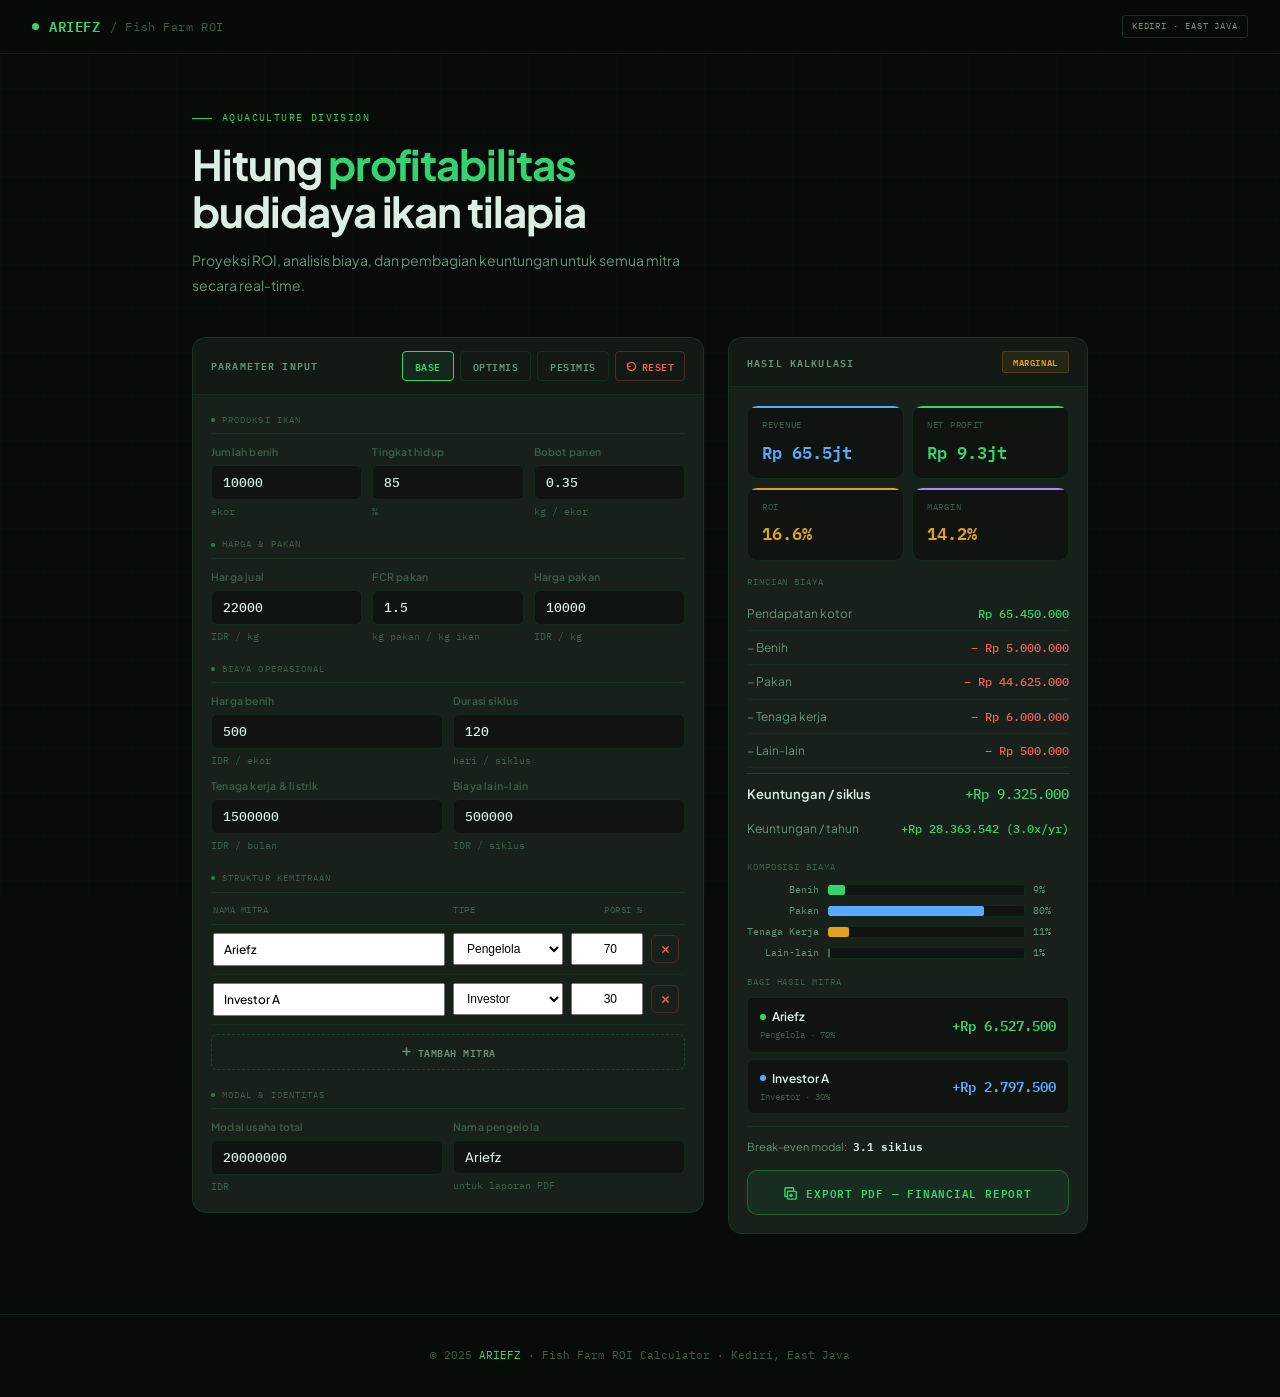
==== fishfarm-roi-calculator-v2.html @ db61f08d "Add files via upload" ====
<!DOCTYPE html>
<html lang="id">
<head>
<meta charset="UTF-8">
<meta name="viewport" content="width=device-width, initial-scale=1.0">
<title>Fish Farm ROI Calculator — ARIEFZ</title>
<link rel="preconnect" href="https://fonts.googleapis.com">
<link href="https://fonts.googleapis.com/css2?family=IBM+Plex+Mono:wght@400;500;600&family=Plus+Jakarta+Sans:wght@300;400;500;600;700&display=swap" rel="stylesheet">
<!-- jsPDF + AutoTable BUNDLED — works offline & in Android APK/WebView -->
<script>
/* jsPDF 2.5.1 UMD - bundled for offline/APK use */
/** @license
 *
 * jsPDF - PDF Document creation from JavaScript
 * Version 2.5.1 Built on 2022-01-28T15:37:57.789Z
 *                      CommitID 00000000
 *
 * Copyright (c) 2010-2021 James Hall <james@parall.ax>, https://github.com/MrRio/jsPDF
 *               2015-2021 yWorks GmbH, http://www.yworks.com
 *               2015-2021 Lukas Holländer <lukas.hollaender@yworks.com>, https://github.com/HackbrettXXX
 *               2016-2018 Aras Abbasi <aras.abbasi@gmail.com>
 *               2010 Aaron Spike, https://github.com/acspike
 *               2012 Willow Systems Corporation, https://github.com/willowsystems
 *               2012 Pablo Hess, https://github.com/pablohess
 *               2012 Florian Jenett, https://github.com/fjenett
 *               2013 Warren Weckesser, https://github.com/warrenweckesser
 *               2013 Youssef Beddad, https://github.com/lifof
 *               2013 Lee Driscoll, https://github.com/lsdriscoll
 *               2013 Stefan Slonevskiy, https://github.com/stefslon
 *               2013 Jeremy Morel, https://github.com/jmorel
 *               2013 Christoph Hartmann, https://github.com/chris-rock
 *               2014 Juan Pablo Gaviria, https://github.com/juanpgaviria
 *               2014 James Makes, https://github.com/dollaruw
 *               2014 Diego Casorran, https://github.com/diegocr
 *               2014 Steven Spungin, https://github.com/Flamenco
 *               2014 Kenneth Glassey, https://github.com/Gavvers
 *
 * Permission is hereby granted, free of charge, to any person obtaining
 * a copy of this software and associated documentation files (the
 * "Software"), to deal in the Software without restriction, including
 * without limitation the rights to use, copy, modify, merge, publish,
 * distribute, sublicense, and/or sell copies of the Software, and to
 * permit persons to whom the Software is furnished to do so, subject to
 * the following conditions:
 *
 * The above copyright notice and this permission notice shall be
 * included in all copies or substantial portions of the Software.
 *
 * THE SOFTWARE IS PROVIDED "AS IS", WITHOUT WARRANTY OF ANY KIND,
 * EXPRESS OR IMPLIED, INCLUDING BUT NOT LIMITED TO THE WARRANTIES OF
 * MERCHANTABILITY, FITNESS FOR A PARTICULAR PURPOSE AND
 * NONINFRINGEMENT. IN NO EVENT SHALL THE AUTHORS OR COPYRIGHT HOLDERS BE
 * LIABLE FOR ANY CLAIM, DAMAGES OR OTHER LIABILITY, WHETHER IN AN ACTION
 * OF CONTRACT, TORT OR OTHERWISE, ARISING FROM, OUT OF OR IN CONNECTION
 * WITH THE SOFTWARE OR THE USE OR OTHER DEALINGS IN THE SOFTWARE.
 *
 * Contributor(s):
 *    siefkenj, ahwolf, rickygu, Midnith, saintclair, eaparango,
 *    kim3er, mfo, alnorth, Flamenco
 */

!function(t,e){"object"==typeof exports&&"undefined"!=typeof module?e(exports):"function"==typeof define&&define.amd?define(["exports"],e):e((t=t||self).jspdf={})}(this,(function(t){"use strict";function e(t){return(e="function"==typeof Symbol&&"symbol"==typeof Symbol.iterator?function(t){return typeof t}:function(t){return t&&"function"==typeof Symbol&&t.constructor===Symbol&&t!==Symbol.prototype?"symbol":typeof t})(t)}var r=function(){return"undefined"!=typeof window?window:"undefined"!=typeof global?global:"undefined"!=typeof self?self:this}();function n(){r.console&&"function"==typeof r.console.log&&r.console.log.apply(r.console,arguments)}var i={log:n,warn:function(t){r.console&&("function"==typeof r.console.warn?r.console.warn.apply(r.console,arguments):n.call(null,arguments))},error:function(t){r.console&&("function"==typeof r.console.error?r.console.error.apply(r.console,arguments):n(t))}};function a(t,e,r){var n=new XMLHttpRequest;n.open("GET",t),n.responseType="blob",n.onload=function(){l(n.response,e,r)},n.onerror=function(){i.error("could not download file")},n.send()}function o(t){var e=new XMLHttpRequest;e.open("HEAD",t,!1);try{e.send()}catch(t){}return e.status>=200&&e.status<=299}function s(t){try{t.dispatchEvent(new MouseEvent("click"))}catch(r){var e=document.createEvent("MouseEvents");e.initMouseEvent("click",!0,!0,window,0,0,0,80,20,!1,!1,!1,!1,0,null),t.dispatchEvent(e)}}var c,u,l=r.saveAs||("object"!==("undefined"==typeof window?"undefined":e(window))||window!==r?function(){}:"undefined"!=typeof HTMLAnchorElement&&"download"in HTMLAnchorElement.prototype?function(t,e,n){var i=r.URL||r.webkitURL,c=document.createElement("a");e=e||t.name||"download",c.download=e,c.rel="noopener","string"==typeof t?(c.href=t,c.origin!==location.origin?o(c.href)?a(t,e,n):s(c,c.target="_blank"):s(c)):(c.href=i.createObjectURL(t),setTimeout((function(){i.revokeObjectURL(c.href)}),4e4),setTimeout((function(){s(c)}),0))}:"msSaveOrOpenBlob"in navigator?function(t,r,n){if(r=r||t.name||"download","string"==typeof t)if(o(t))a(t,r,n);else{var c=document.createElement("a");c.href=t,c.target="_blank",setTimeout((function(){s(c)}))}else navigator.msSaveOrOpenBlob(function(t,r){return void 0===r?r={autoBom:!1}:"object"!==e(r)&&(i.warn("Deprecated: Expected third argument to be a object"),r={autoBom:!r}),r.autoBom&&/^\s*(?:text\/\S*|application\/xml|\S*\/\S*\+xml)\s*;.*charset\s*=\s*utf-8/i.test(t.type)?new Blob([String.fromCharCode(65279),t],{type:t.type}):t}(t,n),r)}:function(t,n,i,o){if((o=o||open("","_blank"))&&(o.document.title=o.document.body.innerText="downloading..."),"string"==typeof t)return a(t,n,i);var s="application/octet-stream"===t.type,c=/constructor/i.test(r.HTMLElement)||r.safari,u=/CriOS\/[\d]+/.test(navigator.userAgent);if((u||s&&c)&&"object"===("undefined"==typeof FileReader?"undefined":e(FileReader))){var l=new FileReader;l.onloadend=function(){var t=l.result;t=u?t:t.replace(/^data:[^;]*;/,"data:attachment/file;"),o?o.location.href=t:location=t,o=null},l.readAsDataURL(t)}else{var h=r.URL||r.webkitURL,f=h.createObjectURL(t);o?o.location=f:location.href=f,o=null,setTimeout((function(){h.revokeObjectURL(f)}),4e4)}});
/**
   * A class to parse color values
   * @author Stoyan Stefanov <sstoo@gmail.com>
   * {@link   http://www.phpied.com/rgb-color-parser-in-javascript/}
   * @license Use it if you like it
   */function h(t){var e;t=t||"",this.ok=!1,"#"==t.charAt(0)&&(t=t.substr(1,6));t={aliceblue:"f0f8ff",antiquewhite:"faebd7",aqua:"00ffff",aquamarine:"7fffd4",azure:"f0ffff",beige:"f5f5dc",bisque:"ffe4c4",black:"000000",blanchedalmond:"ffebcd",blue:"0000ff",blueviolet:"8a2be2",brown:"a52a2a",burlywood:"deb887",cadetblue:"5f9ea0",chartreuse:"7fff00",chocolate:"d2691e",coral:"ff7f50",cornflowerblue:"6495ed",cornsilk:"fff8dc",crimson:"dc143c",cyan:"00ffff",darkblue:"00008b",darkcyan:"008b8b",darkgoldenrod:"b8860b",darkgray:"a9a9a9",darkgreen:"006400",darkkhaki:"bdb76b",darkmagenta:"8b008b",darkolivegreen:"556b2f",darkorange:"ff8c00",darkorchid:"9932cc",darkred:"8b0000",darksalmon:"e9967a",darkseagreen:"8fbc8f",darkslateblue:"483d8b",darkslategray:"2f4f4f",darkturquoise:"00ced1",darkviolet:"9400d3",deeppink:"ff1493",deepskyblue:"00bfff",dimgray:"696969",dodgerblue:"1e90ff",feldspar:"d19275",firebrick:"b22222",floralwhite:"fffaf0",forestgreen:"228b22",fuchsia:"ff00ff",gainsboro:"dcdcdc",ghostwhite:"f8f8ff",gold:"ffd700",goldenrod:"daa520",gray:"808080",green:"008000",greenyellow:"adff2f",honeydew:"f0fff0",hotpink:"ff69b4",indianred:"cd5c5c",indigo:"4b0082",ivory:"fffff0",khaki:"f0e68c",lavender:"e6e6fa",lavenderblush:"fff0f5",lawngreen:"7cfc00",lemonchiffon:"fffacd",lightblue:"add8e6",lightcoral:"f08080",lightcyan:"e0ffff",lightgoldenrodyellow:"fafad2",lightgrey:"d3d3d3",lightgreen:"90ee90",lightpink:"ffb6c1",lightsalmon:"ffa07a",lightseagreen:"20b2aa",lightskyblue:"87cefa",lightslateblue:"8470ff",lightslategray:"778899",lightsteelblue:"b0c4de",lightyellow:"ffffe0",lime:"00ff00",limegreen:"32cd32",linen:"faf0e6",magenta:"ff00ff",maroon:"800000",mediumaquamarine:"66cdaa",mediumblue:"0000cd",mediumorchid:"ba55d3",mediumpurple:"9370d8",mediumseagreen:"3cb371",mediumslateblue:"7b68ee",mediumspringgreen:"00fa9a",mediumturquoise:"48d1cc",mediumvioletred:"c71585",midnightblue:"191970",mintcream:"f5fffa",mistyrose:"ffe4e1",moccasin:"ffe4b5",navajowhite:"ffdead",navy:"000080",oldlace:"fdf5e6",olive:"808000",olivedrab:"6b8e23",orange:"ffa500",orangered:"ff4500",orchid:"da70d6",palegoldenrod:"eee8aa",palegreen:"98fb98",paleturquoise:"afeeee",palevioletred:"d87093",papayawhip:"ffefd5",peachpuff:"ffdab9",peru:"cd853f",pink:"ffc0cb",plum:"dda0dd",powderblue:"b0e0e6",purple:"800080",red:"ff0000",rosybrown:"bc8f8f",royalblue:"4169e1",saddlebrown:"8b4513",salmon:"fa8072",sandybrown:"f4a460",seagreen:"2e8b57",seashell:"fff5ee",sienna:"a0522d",silver:"c0c0c0",skyblue:"87ceeb",slateblue:"6a5acd",slategray:"708090",snow:"fffafa",springgreen:"00ff7f",steelblue:"4682b4",tan:"d2b48c",teal:"008080",thistle:"d8bfd8",tomato:"ff6347",turquoise:"40e0d0",violet:"ee82ee",violetred:"d02090",wheat:"f5deb3",white:"ffffff",whitesmoke:"f5f5f5",yellow:"ffff00",yellowgreen:"9acd32"}[t=(t=t.replace(/ /g,"")).toLowerCase()]||t;for(var r=[{re:/^rgb\((\d{1,3}),\s*(\d{1,3}),\s*(\d{1,3})\)$/,example:["rgb(123, 234, 45)","rgb(255,234,245)"],process:function(t){return[parseInt(t[1]),parseInt(t[2]),parseInt(t[3])]}},{re:/^(\w{2})(\w{2})(\w{2})$/,example:["#00ff00","336699"],process:function(t){return[parseInt(t[1],16),parseInt(t[2],16),parseInt(t[3],16)]}},{re:/^(\w{1})(\w{1})(\w{1})$/,example:["#fb0","f0f"],process:function(t){return[parseInt(t[1]+t[1],16),parseInt(t[2]+t[2],16),parseInt(t[3]+t[3],16)]}}],n=0;n<r.length;n++){var i=r[n].re,a=r[n].process,o=i.exec(t);o&&(e=a(o),this.r=e[0],this.g=e[1],this.b=e[2],this.ok=!0)}this.r=this.r<0||isNaN(this.r)?0:this.r>255?255:this.r,this.g=this.g<0||isNaN(this.g)?0:this.g>255?255:this.g,this.b=this.b<0||isNaN(this.b)?0:this.b>255?255:this.b,this.toRGB=function(){return"rgb("+this.r+", "+this.g+", "+this.b+")"},this.toHex=function(){var t=this.r.toString(16),e=this.g.toString(16),r=this.b.toString(16);return 1==t.length&&(t="0"+t),1==e.length&&(e="0"+e),1==r.length&&(r="0"+r),"#"+t+e+r}}
/**
   * @license
   * Joseph Myers does not specify a particular license for his work.
   *
   * Author: Joseph Myers
   * Accessed from: http://www.myersdaily.org/joseph/javascript/md5.js
   *
   * Modified by: Owen Leong
   */
function f(t,e){var r=t[0],n=t[1],i=t[2],a=t[3];r=p(r,n,i,a,e[0],7,-680876936),a=p(a,r,n,i,e[1],12,-389564586),i=p(i,a,r,n,e[2],17,606105819),n=p(n,i,a,r,e[3],22,-1044525330),r=p(r,n,i,a,e[4],7,-176418897),a=p(a,r,n,i,e[5],12,1200080426),i=p(i,a,r,n,e[6],17,-1473231341),n=p(n,i,a,r,e[7],22,-45705983),r=p(r,n,i,a,e[8],7,1770035416),a=p(a,r,n,i,e[9],12,-1958414417),i=p(i,a,r,n,e[10],17,-42063),n=p(n,i,a,r,e[11],22,-1990404162),r=p(r,n,i,a,e[12],7,1804603682),a=p(a,r,n,i,e[13],12,-40341101),i=p(i,a,r,n,e[14],17,-1502002290),r=g(r,n=p(n,i,a,r,e[15],22,1236535329),i,a,e[1],5,-165796510),a=g(a,r,n,i,e[6],9,-1069501632),i=g(i,a,r,n,e[11],14,643717713),n=g(n,i,a,r,e[0],20,-373897302),r=g(r,n,i,a,e[5],5,-701558691),a=g(a,r,n,i,e[10],9,38016083),i=g(i,a,r,n,e[15],14,-660478335),n=g(n,i,a,r,e[4],20,-405537848),r=g(r,n,i,a,e[9],5,568446438),a=g(a,r,n,i,e[14],9,-1019803690),i=g(i,a,r,n,e[3],14,-187363961),n=g(n,i,a,r,e[8],20,1163531501),r=g(r,n,i,a,e[13],5,-1444681467),a=g(a,r,n,i,e[2],9,-51403784),i=g(i,a,r,n,e[7],14,1735328473),r=m(r,n=g(n,i,a,r,e[12],20,-1926607734),i,a,e[5],4,-378558),a=m(a,r,n,i,e[8],11,-2022574463),i=m(i,a,r,n,e[11],16,1839030562),n=m(n,i,a,r,e[14],23,-35309556),r=m(r,n,i,a,e[1],4,-1530992060),a=m(a,r,n,i,e[4],11,1272893353),i=m(i,a,r,n,e[7],16,-155497632),n=m(n,i,a,r,e[10],23,-1094730640),r=m(r,n,i,a,e[13],4,681279174),a=m(a,r,n,i,e[0],11,-358537222),i=m(i,a,r,n,e[3],16,-722521979),n=m(n,i,a,r,e[6],23,76029189),r=m(r,n,i,a,e[9],4,-640364487),a=m(a,r,n,i,e[12],11,-421815835),i=m(i,a,r,n,e[15],16,530742520),r=v(r,n=m(n,i,a,r,e[2],23,-995338651),i,a,e[0],6,-198630844),a=v(a,r,n,i,e[7],10,1126891415),i=v(i,a,r,n,e[14],15,-1416354905),n=v(n,i,a,r,e[5],21,-57434055),r=v(r,n,i,a,e[12],6,1700485571),a=v(a,r,n,i,e[3],10,-1894986606),i=v(i,a,r,n,e[10],15,-1051523),n=v(n,i,a,r,e[1],21,-2054922799),r=v(r,n,i,a,e[8],6,1873313359),a=v(a,r,n,i,e[15],10,-30611744),i=v(i,a,r,n,e[6],15,-1560198380),n=v(n,i,a,r,e[13],21,1309151649),r=v(r,n,i,a,e[4],6,-145523070),a=v(a,r,n,i,e[11],10,-1120210379),i=v(i,a,r,n,e[2],15,718787259),n=v(n,i,a,r,e[9],21,-343485551),t[0]=S(r,t[0]),t[1]=S(n,t[1]),t[2]=S(i,t[2]),t[3]=S(a,t[3])}function d(t,e,r,n,i,a){return e=S(S(e,t),S(n,a)),S(e<<i|e>>>32-i,r)}function p(t,e,r,n,i,a,o){return d(e&r|~e&n,t,e,i,a,o)}function g(t,e,r,n,i,a,o){return d(e&n|r&~n,t,e,i,a,o)}function m(t,e,r,n,i,a,o){return d(e^r^n,t,e,i,a,o)}function v(t,e,r,n,i,a,o){return d(r^(e|~n),t,e,i,a,o)}function b(t){var e,r=t.length,n=[1732584193,-271733879,-1732584194,271733878];for(e=64;e<=t.length;e+=64)f(n,y(t.substring(e-64,e)));t=t.substring(e-64);var i=[0,0,0,0,0,0,0,0,0,0,0,0,0,0,0,0];for(e=0;e<t.length;e++)i[e>>2]|=t.charCodeAt(e)<<(e%4<<3);if(i[e>>2]|=128<<(e%4<<3),e>55)for(f(n,i),e=0;e<16;e++)i[e]=0;return i[14]=8*r,f(n,i),n}function y(t){var e,r=[];for(e=0;e<64;e+=4)r[e>>2]=t.charCodeAt(e)+(t.charCodeAt(e+1)<<8)+(t.charCodeAt(e+2)<<16)+(t.charCodeAt(e+3)<<24);return r}c=r.atob.bind(r),u=r.btoa.bind(r);var w="0123456789abcdef".split("");function N(t){for(var e="",r=0;r<4;r++)e+=w[t>>8*r+4&15]+w[t>>8*r&15];return e}function L(t){return String.fromCharCode((255&t)>>0,(65280&t)>>8,(16711680&t)>>16,(4278190080&t)>>24)}function A(t){return function(t){return t.map(L).join("")}(b(t))}var x="5d41402abc4b2a76b9719d911017c592"!=function(t){for(var e=0;e<t.length;e++)t[e]=N(t[e]);return t.join("")}(b("hello"));function S(t,e){if(x){var r=(65535&t)+(65535&e);return(t>>16)+(e>>16)+(r>>16)<<16|65535&r}return t+e&4294967295}
/**
   * @license
   * FPDF is released under a permissive license: there is no usage restriction.
   * You may embed it freely in your application (commercial or not), with or
   * without modifications.
   *
   * Reference: http://www.fpdf.org/en/script/script37.php
   */function _(t,e){var r,n,i,a;if(t!==r){for(var o=(i=t,a=1+(256/t.length>>0),new Array(a+1).join(i)),s=[],c=0;c<256;c++)s[c]=c;var u=0;for(c=0;c<256;c++){var l=s[c];u=(u+l+o.charCodeAt(c))%256,s[c]=s[u],s[u]=l}r=t,n=s}else s=n;var h=e.length,f=0,d=0,p="";for(c=0;c<h;c++)d=(d+(l=s[f=(f+1)%256]))%256,s[f]=s[d],s[d]=l,o=s[(s[f]+s[d])%256],p+=String.fromCharCode(e.charCodeAt(c)^o);return p}
/**
   * @license
   * Licensed under the MIT License.
   * http://opensource.org/licenses/mit-license
   * Author: Owen Leong (@owenl131)
   * Date: 15 Oct 2020
   * References:
   * https://www.cs.cmu.edu/~dst/Adobe/Gallery/anon21jul01-pdf-encryption.txt
   * https://github.com/foliojs/pdfkit/blob/master/lib/security.js
   * http://www.fpdf.org/en/script/script37.php
   */var P={print:4,modify:8,copy:16,"annot-forms":32};function k(t,e,r,n){this.v=1,this.r=2;var i=192;t.forEach((function(t){if(void 0!==P.perm)throw new Error("Invalid permission: "+t);i+=P[t]})),this.padding="(¿N^NuAd\0NVÿú\b..\0¶Ðh>/\f©þdSiz";var a=(e+this.padding).substr(0,32),o=(r+this.padding).substr(0,32);this.O=this.processOwnerPassword(a,o),this.P=-(1+(255^i)),this.encryptionKey=A(a+this.O+this.lsbFirstWord(this.P)+this.hexToBytes(n)).substr(0,5),this.U=_(this.encryptionKey,this.padding)}function F(t){if(/[^\u0000-\u00ff]/.test(t))throw new Error("Invalid PDF Name Object: "+t+", Only accept ASCII characters.");for(var e="",r=t.length,n=0;n<r;n++){var i=t.charCodeAt(n);if(i<33||35===i||37===i||40===i||41===i||47===i||60===i||62===i||91===i||93===i||123===i||125===i||i>126)e+="#"+("0"+i.toString(16)).slice(-2);else e+=t[n]}return e}function I(t){if("object"!==e(t))throw new Error("Invalid Context passed to initialize PubSub (jsPDF-module)");var n={};this.subscribe=function(t,e,r){if(r=r||!1,"string"!=typeof t||"function"!=typeof e||"boolean"!=typeof r)throw new Error("Invalid arguments passed to PubSub.subscribe (jsPDF-module)");n.hasOwnProperty(t)||(n[t]={});var i=Math.random().toString(35);return n[t][i]=[e,!!r],i},this.unsubscribe=function(t){for(var e in n)if(n[e][t])return delete n[e][t],0===Object.keys(n[e]).length&&delete n[e],!0;return!1},this.publish=function(e){if(n.hasOwnProperty(e)){var a=Array.prototype.slice.call(arguments,1),o=[];for(var s in n[e]){var c=n[e][s];try{c[0].apply(t,a)}catch(t){r.console&&i.error("jsPDF PubSub Error",t.message,t)}c[1]&&o.push(s)}o.length&&o.forEach(this.unsubscribe)}},this.getTopics=function(){return n}}function C(t){if(!(this instanceof C))return new C(t);var e="opacity,stroke-opacity".split(",");for(var r in t)t.hasOwnProperty(r)&&e.indexOf(r)>=0&&(this[r]=t[r]);this.id="",this.objectNumber=-1}function j(t,e){this.gState=t,this.matrix=e,this.id="",this.objectNumber=-1}function O(t,e,r,n,i){if(!(this instanceof O))return new O(t,e,r,n,i);this.type="axial"===t?2:3,this.coords=e,this.colors=r,j.call(this,n,i)}function B(t,e,r,n,i){if(!(this instanceof B))return new B(t,e,r,n,i);this.boundingBox=t,this.xStep=e,this.yStep=r,this.stream="",this.cloneIndex=0,j.call(this,n,i)}function M(t){var n,a="string"==typeof arguments[0]?arguments[0]:"p",o=arguments[1],s=arguments[2],c=arguments[3],f=[],d=1,p=16,g="S",m=null;"object"===e(t=t||{})&&(a=t.orientation,o=t.unit||o,s=t.format||s,c=t.compress||t.compressPdf||c,null!==(m=t.encryption||null)&&(m.userPassword=m.userPassword||"",m.ownerPassword=m.ownerPassword||"",m.userPermissions=m.userPermissions||[]),d="number"==typeof t.userUnit?Math.abs(t.userUnit):1,void 0!==t.precision&&(n=t.precision),void 0!==t.floatPrecision&&(p=t.floatPrecision),g=t.defaultPathOperation||"S"),f=t.filters||(!0===c?["FlateEncode"]:f),o=o||"mm",a=(""+(a||"P")).toLowerCase();var v=t.putOnlyUsedFonts||!1,b={},y={internal:{},__private__:{}};y.__private__.PubSub=I;var w="1.3",N=y.__private__.getPdfVersion=function(){return w};y.__private__.setPdfVersion=function(t){w=t};var L={a0:[2383.94,3370.39],a1:[1683.78,2383.94],a2:[1190.55,1683.78],a3:[841.89,1190.55],a4:[595.28,841.89],a5:[419.53,595.28],a6:[297.64,419.53],a7:[209.76,297.64],a8:[147.4,209.76],a9:[104.88,147.4],a10:[73.7,104.88],b0:[2834.65,4008.19],b1:[2004.09,2834.65],b2:[1417.32,2004.09],b3:[1000.63,1417.32],b4:[708.66,1000.63],b5:[498.9,708.66],b6:[354.33,498.9],b7:[249.45,354.33],b8:[175.75,249.45],b9:[124.72,175.75],b10:[87.87,124.72],c0:[2599.37,3676.54],c1:[1836.85,2599.37],c2:[1298.27,1836.85],c3:[918.43,1298.27],c4:[649.13,918.43],c5:[459.21,649.13],c6:[323.15,459.21],c7:[229.61,323.15],c8:[161.57,229.61],c9:[113.39,161.57],c10:[79.37,113.39],dl:[311.81,623.62],letter:[612,792],"government-letter":[576,756],legal:[612,1008],"junior-legal":[576,360],ledger:[1224,792],tabloid:[792,1224],"credit-card":[153,243]};y.__private__.getPageFormats=function(){return L};var A=y.__private__.getPageFormat=function(t){return L[t]};s=s||"a4";var x={COMPAT:"compat",ADVANCED:"advanced"},S=x.COMPAT;function _(){this.saveGraphicsState(),ht(new Vt(_t,0,0,-_t,0,Rr()*_t).toString()+" cm"),this.setFontSize(this.getFontSize()/_t),g="n",S=x.ADVANCED}function P(){this.restoreGraphicsState(),g="S",S=x.COMPAT}var j=y.__private__.combineFontStyleAndFontWeight=function(t,e){if("bold"==t&&"normal"==e||"bold"==t&&400==e||"normal"==t&&"italic"==e||"bold"==t&&"italic"==e)throw new Error("Invalid Combination of fontweight and fontstyle");return e&&(t=400==e||"normal"===e?"italic"===t?"italic":"normal":700!=e&&"bold"!==e||"normal"!==t?(700==e?"bold":e)+""+t:"bold"),t};y.advancedAPI=function(t){var e=S===x.COMPAT;return e&&_.call(this),"function"!=typeof t||(t(this),e&&P.call(this)),this},y.compatAPI=function(t){var e=S===x.ADVANCED;return e&&P.call(this),"function"!=typeof t||(t(this),e&&_.call(this)),this},y.isAdvancedAPI=function(){return S===x.ADVANCED};var E,q=function(t){if(S!==x.ADVANCED)throw new Error(t+" is only available in 'advanced' API mode. You need to call advancedAPI() first.")},D=y.roundToPrecision=y.__private__.roundToPrecision=function(t,e){var r=n||e;if(isNaN(t)||isNaN(r))throw new Error("Invalid argument passed to jsPDF.roundToPrecision");return t.toFixed(r).replace(/0+$/,"")};E=y.hpf=y.__private__.hpf="number"==typeof p?function(t){if(isNaN(t))throw new Error("Invalid argument passed to jsPDF.hpf");return D(t,p)}:"smart"===p?function(t){if(isNaN(t))throw new Error("Invalid argument passed to jsPDF.hpf");return D(t,t>-1&&t<1?16:5)}:function(t){if(isNaN(t))throw new Error("Invalid argument passed to jsPDF.hpf");return D(t,16)};var R=y.f2=y.__private__.f2=function(t){if(isNaN(t))throw new Error("Invalid argument passed to jsPDF.f2");return D(t,2)},T=y.__private__.f3=function(t){if(isNaN(t))throw new Error("Invalid argument passed to jsPDF.f3");return D(t,3)},U=y.scale=y.__private__.scale=function(t){if(isNaN(t))throw new Error("Invalid argument passed to jsPDF.scale");return S===x.COMPAT?t*_t:S===x.ADVANCED?t:void 0},z=function(t){return S===x.COMPAT?Rr()-t:S===x.ADVANCED?t:void 0},H=function(t){return U(z(t))};y.__private__.setPrecision=y.setPrecision=function(t){"number"==typeof parseInt(t,10)&&(n=parseInt(t,10))};var W,V="00000000000000000000000000000000",G=y.__private__.getFileId=function(){return V},Y=y.__private__.setFileId=function(t){return V=void 0!==t&&/^[a-fA-F0-9]{32}$/.test(t)?t.toUpperCase():V.split("").map((function(){return"ABCDEF0123456789".charAt(Math.floor(16*Math.random()))})).join(""),null!==m&&(Ye=new k(m.userPermissions,m.userPassword,m.ownerPassword,V)),V};y.setFileId=function(t){return Y(t),this},y.getFileId=function(){return G()};var J=y.__private__.convertDateToPDFDate=function(t){var e=t.getTimezoneOffset(),r=e<0?"+":"-",n=Math.floor(Math.abs(e/60)),i=Math.abs(e%60),a=[r,Q(n),"'",Q(i),"'"].join("");return["D:",t.getFullYear(),Q(t.getMonth()+1),Q(t.getDate()),Q(t.getHours()),Q(t.getMinutes()),Q(t.getSeconds()),a].join("")},X=y.__private__.convertPDFDateToDate=function(t){var e=parseInt(t.substr(2,4),10),r=parseInt(t.substr(6,2),10)-1,n=parseInt(t.substr(8,2),10),i=parseInt(t.substr(10,2),10),a=parseInt(t.substr(12,2),10),o=parseInt(t.substr(14,2),10);return new Date(e,r,n,i,a,o,0)},K=y.__private__.setCreationDate=function(t){var e;if(void 0===t&&(t=new Date),t instanceof Date)e=J(t);else{if(!/^D:(20[0-2][0-9]|203[0-7]|19[7-9][0-9])(0[0-9]|1[0-2])([0-2][0-9]|3[0-1])(0[0-9]|1[0-9]|2[0-3])(0[0-9]|[1-5][0-9])(0[0-9]|[1-5][0-9])(\+0[0-9]|\+1[0-4]|-0[0-9]|-1[0-1])'(0[0-9]|[1-5][0-9])'?$/.test(t))throw new Error("Invalid argument passed to jsPDF.setCreationDate");e=t}return W=e},Z=y.__private__.getCreationDate=function(t){var e=W;return"jsDate"===t&&(e=X(W)),e};y.setCreationDate=function(t){return K(t),this},y.getCreationDate=function(t){return Z(t)};var $,Q=y.__private__.padd2=function(t){return("0"+parseInt(t)).slice(-2)},tt=y.__private__.padd2Hex=function(t){return("00"+(t=t.toString())).substr(t.length)},et=0,rt=[],nt=[],it=0,at=[],ot=[],st=!1,ct=nt,ut=function(){et=0,it=0,nt=[],rt=[],at=[],Qt=Kt(),te=Kt()};y.__private__.setCustomOutputDestination=function(t){st=!0,ct=t};var lt=function(t){st||(ct=t)};y.__private__.resetCustomOutputDestination=function(){st=!1,ct=nt};var ht=y.__private__.out=function(t){return t=t.toString(),it+=t.length+1,ct.push(t),ct},ft=y.__private__.write=function(t){return ht(1===arguments.length?t.toString():Array.prototype.join.call(arguments," "))},dt=y.__private__.getArrayBuffer=function(t){for(var e=t.length,r=new ArrayBuffer(e),n=new Uint8Array(r);e--;)n[e]=t.charCodeAt(e);return r},pt=[["Helvetica","helvetica","normal","WinAnsiEncoding"],["Helvetica-Bold","helvetica","bold","WinAnsiEncoding"],["Helvetica-Oblique","helvetica","italic","WinAnsiEncoding"],["Helvetica-BoldOblique","helvetica","bolditalic","WinAnsiEncoding"],["Courier","courier","normal","WinAnsiEncoding"],["Courier-Bold","courier","bold","WinAnsiEncoding"],["Courier-Oblique","courier","italic","WinAnsiEncoding"],["Courier-BoldOblique","courier","bolditalic","WinAnsiEncoding"],["Times-Roman","times","normal","WinAnsiEncoding"],["Times-Bold","times","bold","WinAnsiEncoding"],["Times-Italic","times","italic","WinAnsiEncoding"],["Times-BoldItalic","times","bolditalic","WinAnsiEncoding"],["ZapfDingbats","zapfdingbats","normal",null],["Symbol","symbol","normal",null]];y.__private__.getStandardFonts=function(){return pt};var gt=t.fontSize||16;y.__private__.setFontSize=y.setFontSize=function(t){return gt=S===x.ADVANCED?t/_t:t,this};var mt,vt=y.__private__.getFontSize=y.getFontSize=function(){return S===x.COMPAT?gt:gt*_t},bt=t.R2L||!1;y.__private__.setR2L=y.setR2L=function(t){return bt=t,this},y.__private__.getR2L=y.getR2L=function(){return bt};var yt,wt=y.__private__.setZoomMode=function(t){var e=[void 0,null,"fullwidth","fullheight","fullpage","original"];if(/^(?:\d+\.\d*|\d*\.\d+|\d+)%$/.test(t))mt=t;else if(isNaN(t)){if(-1===e.indexOf(t))throw new Error('zoom must be Integer (e.g. 2), a percentage Value (e.g. 300%) or fullwidth, fullheight, fullpage, original. "'+t+'" is not recognized.');mt=t}else mt=parseInt(t,10)};y.__private__.getZoomMode=function(){return mt};var Nt,Lt=y.__private__.setPageMode=function(t){if(-1==[void 0,null,"UseNone","UseOutlines","UseThumbs","FullScreen"].indexOf(t))throw new Error('Page mode must be one of UseNone, UseOutlines, UseThumbs, or FullScreen. "'+t+'" is not recognized.');yt=t};y.__private__.getPageMode=function(){return yt};var At=y.__private__.setLayoutMode=function(t){if(-1==[void 0,null,"continuous","single","twoleft","tworight","two"].indexOf(t))throw new Error('Layout mode must be one of continuous, single, twoleft, tworight. "'+t+'" is not recognized.');Nt=t};y.__private__.getLayoutMode=function(){return Nt},y.__private__.setDisplayMode=y.setDisplayMode=function(t,e,r){return wt(t),At(e),Lt(r),this};var xt={title:"",subject:"",author:"",keywords:"",creator:""};y.__private__.getDocumentProperty=function(t){if(-1===Object.keys(xt).indexOf(t))throw new Error("Invalid argument passed to jsPDF.getDocumentProperty");return xt[t]},y.__private__.getDocumentProperties=function(){return xt},y.__private__.setDocumentProperties=y.setProperties=y.setDocumentProperties=function(t){for(var e in xt)xt.hasOwnProperty(e)&&t[e]&&(xt[e]=t[e]);return this},y.__private__.setDocumentProperty=function(t,e){if(-1===Object.keys(xt).indexOf(t))throw new Error("Invalid arguments passed to jsPDF.setDocumentProperty");return xt[t]=e};var St,_t,Pt,kt,Ft,It={},Ct={},jt=[],Ot={},Bt={},Mt={},Et={},qt=null,Dt=0,Rt=[],Tt=new I(y),Ut=t.hotfixes||[],zt={},Ht={},Wt=[],Vt=function t(e,r,n,i,a,o){if(!(this instanceof t))return new t(e,r,n,i,a,o);isNaN(e)&&(e=1),isNaN(r)&&(r=0),isNaN(n)&&(n=0),isNaN(i)&&(i=1),isNaN(a)&&(a=0),isNaN(o)&&(o=0),this._matrix=[e,r,n,i,a,o]};Object.defineProperty(Vt.prototype,"sx",{get:function(){return this._matrix[0]},set:function(t){this._matrix[0]=t}}),Object.defineProperty(Vt.prototype,"shy",{get:function(){return this._matrix[1]},set:function(t){this._matrix[1]=t}}),Object.defineProperty(Vt.prototype,"shx",{get:function(){return this._matrix[2]},set:function(t){this._matrix[2]=t}}),Object.defineProperty(Vt.prototype,"sy",{get:function(){return this._matrix[3]},set:function(t){this._matrix[3]=t}}),Object.defineProperty(Vt.prototype,"tx",{get:function(){return this._matrix[4]},set:function(t){this._matrix[4]=t}}),Object.defineProperty(Vt.prototype,"ty",{get:function(){return this._matrix[5]},set:function(t){this._matrix[5]=t}}),Object.defineProperty(Vt.prototype,"a",{get:function(){return this._matrix[0]},set:function(t){this._matrix[0]=t}}),Object.defineProperty(Vt.prototype,"b",{get:function(){return this._matrix[1]},set:function(t){this._matrix[1]=t}}),Object.defineProperty(Vt.prototype,"c",{get:function(){return this._matrix[2]},set:function(t){this._matrix[2]=t}}),Object.defineProperty(Vt.prototype,"d",{get:function(){return this._matrix[3]},set:function(t){this._matrix[3]=t}}),Object.defineProperty(Vt.prototype,"e",{get:function(){return this._matrix[4]},set:function(t){this._matrix[4]=t}}),Object.defineProperty(Vt.prototype,"f",{get:function(){return this._matrix[5]},set:function(t){this._matrix[5]=t}}),Object.defineProperty(Vt.prototype,"rotation",{get:function(){return Math.atan2(this.shx,this.sx)}}),Object.defineProperty(Vt.prototype,"scaleX",{get:function(){return this.decompose().scale.sx}}),Object.defineProperty(Vt.prototype,"scaleY",{get:function(){return this.decompose().scale.sy}}),Object.defineProperty(Vt.prototype,"isIdentity",{get:function(){return 1===this.sx&&(0===this.shy&&(0===this.shx&&(1===this.sy&&(0===this.tx&&0===this.ty))))}}),Vt.prototype.join=function(t){return[this.sx,this.shy,this.shx,this.sy,this.tx,this.ty].map(E).join(t)},Vt.prototype.multiply=function(t){var e=t.sx*this.sx+t.shy*this.shx,r=t.sx*this.shy+t.shy*this.sy,n=t.shx*this.sx+t.sy*this.shx,i=t.shx*this.shy+t.sy*this.sy,a=t.tx*this.sx+t.ty*this.shx+this.tx,o=t.tx*this.shy+t.ty*this.sy+this.ty;return new Vt(e,r,n,i,a,o)},Vt.prototype.decompose=function(){var t=this.sx,e=this.shy,r=this.shx,n=this.sy,i=this.tx,a=this.ty,o=Math.sqrt(t*t+e*e),s=(t/=o)*r+(e/=o)*n;r-=t*s,n-=e*s;var c=Math.sqrt(r*r+n*n);return s/=c,t*(n/=c)<e*(r/=c)&&(t=-t,e=-e,s=-s,o=-o),{scale:new Vt(o,0,0,c,0,0),translate:new Vt(1,0,0,1,i,a),rotate:new Vt(t,e,-e,t,0,0),skew:new Vt(1,0,s,1,0,0)}},Vt.prototype.toString=function(t){return this.join(" ")},Vt.prototype.inversed=function(){var t=this.sx,e=this.shy,r=this.shx,n=this.sy,i=this.tx,a=this.ty,o=1/(t*n-e*r),s=n*o,c=-e*o,u=-r*o,l=t*o;return new Vt(s,c,u,l,-s*i-u*a,-c*i-l*a)},Vt.prototype.applyToPoint=function(t){var e=t.x*this.sx+t.y*this.shx+this.tx,r=t.x*this.shy+t.y*this.sy+this.ty;return new Cr(e,r)},Vt.prototype.applyToRectangle=function(t){var e=this.applyToPoint(t),r=this.applyToPoint(new Cr(t.x+t.w,t.y+t.h));return new jr(e.x,e.y,r.x-e.x,r.y-e.y)},Vt.prototype.clone=function(){var t=this.sx,e=this.shy,r=this.shx,n=this.sy,i=this.tx,a=this.ty;return new Vt(t,e,r,n,i,a)},y.Matrix=Vt;var Gt=y.matrixMult=function(t,e){return e.multiply(t)},Yt=new Vt(1,0,0,1,0,0);y.unitMatrix=y.identityMatrix=Yt;var Jt=function(t,e){if(!Bt[t]){var r=(e instanceof O?"Sh":"P")+(Object.keys(Ot).length+1).toString(10);e.id=r,Bt[t]=r,Ot[r]=e,Tt.publish("addPattern",e)}};y.ShadingPattern=O,y.TilingPattern=B,y.addShadingPattern=function(t,e){return q("addShadingPattern()"),Jt(t,e),this},y.beginTilingPattern=function(t){q("beginTilingPattern()"),Br(t.boundingBox[0],t.boundingBox[1],t.boundingBox[2]-t.boundingBox[0],t.boundingBox[3]-t.boundingBox[1],t.matrix)},y.endTilingPattern=function(t,e){q("endTilingPattern()"),e.stream=ot[$].join("\n"),Jt(t,e),Tt.publish("endTilingPattern",e),Wt.pop().restore()};var Xt=y.__private__.newObject=function(){var t=Kt();return Zt(t,!0),t},Kt=y.__private__.newObjectDeferred=function(){return et++,rt[et]=function(){return it},et},Zt=function(t,e){return e="boolean"==typeof e&&e,rt[t]=it,e&&ht(t+" 0 obj"),t},$t=y.__private__.newAdditionalObject=function(){var t={objId:Kt(),content:""};return at.push(t),t},Qt=Kt(),te=Kt(),ee=y.__private__.decodeColorString=function(t){var e=t.split(" ");if(2!==e.length||"g"!==e[1]&&"G"!==e[1]){if(5===e.length&&("k"===e[4]||"K"===e[4])){e=[(1-e[0])*(1-e[3]),(1-e[1])*(1-e[3]),(1-e[2])*(1-e[3]),"r"]}}else{var r=parseFloat(e[0]);e=[r,r,r,"r"]}for(var n="#",i=0;i<3;i++)n+=("0"+Math.floor(255*parseFloat(e[i])).toString(16)).slice(-2);return n},re=y.__private__.encodeColorString=function(t){var r;"string"==typeof t&&(t={ch1:t});var n=t.ch1,i=t.ch2,a=t.ch3,o=t.ch4,s="draw"===t.pdfColorType?["G","RG","K"]:["g","rg","k"];if("string"==typeof n&&"#"!==n.charAt(0)){var c=new h(n);if(c.ok)n=c.toHex();else if(!/^\d*\.?\d*$/.test(n))throw new Error('Invalid color "'+n+'" passed to jsPDF.encodeColorString.')}if("string"==typeof n&&/^#[0-9A-Fa-f]{3}$/.test(n)&&(n="#"+n[1]+n[1]+n[2]+n[2]+n[3]+n[3]),"string"==typeof n&&/^#[0-9A-Fa-f]{6}$/.test(n)){var u=parseInt(n.substr(1),16);n=u>>16&255,i=u>>8&255,a=255&u}if(void 0===i||void 0===o&&n===i&&i===a)if("string"==typeof n)r=n+" "+s[0];else switch(t.precision){case 2:r=R(n/255)+" "+s[0];break;case 3:default:r=T(n/255)+" "+s[0]}else if(void 0===o||"object"===e(o)){if(o&&!isNaN(o.a)&&0===o.a)return r=["1.","1.","1.",s[1]].join(" ");if("string"==typeof n)r=[n,i,a,s[1]].join(" ");else switch(t.precision){case 2:r=[R(n/255),R(i/255),R(a/255),s[1]].join(" ");break;default:case 3:r=[T(n/255),T(i/255),T(a/255),s[1]].join(" ")}}else if("string"==typeof n)r=[n,i,a,o,s[2]].join(" ");else switch(t.precision){case 2:r=[R(n),R(i),R(a),R(o),s[2]].join(" ");break;case 3:default:r=[T(n),T(i),T(a),T(o),s[2]].join(" ")}return r},ne=y.__private__.getFilters=function(){return f},ie=y.__private__.putStream=function(t){var e=(t=t||{}).data||"",r=t.filters||ne(),n=t.alreadyAppliedFilters||[],i=t.addLength1||!1,a=e.length,o=t.objectId,s=function(t){return t};if(null!==m&&void 0===o)throw new Error("ObjectId must be passed to putStream for file encryption");null!==m&&(s=Ye.encryptor(o,0));var c={};!0===r&&(r=["FlateEncode"]);var u=t.additionalKeyValues||[],l=(c=void 0!==M.API.processDataByFilters?M.API.processDataByFilters(e,r):{data:e,reverseChain:[]}).reverseChain+(Array.isArray(n)?n.join(" "):n.toString());if(0!==c.data.length&&(u.push({key:"Length",value:c.data.length}),!0===i&&u.push({key:"Length1",value:a})),0!=l.length)if(l.split("/").length-1==1)u.push({key:"Filter",value:l});else{u.push({key:"Filter",value:"["+l+"]"});for(var h=0;h<u.length;h+=1)if("DecodeParms"===u[h].key){for(var f=[],d=0;d<c.reverseChain.split("/").length-1;d+=1)f.push("null");f.push(u[h].value),u[h].value="["+f.join(" ")+"]"}}ht("<<");for(var p=0;p<u.length;p++)ht("/"+u[p].key+" "+u[p].value);ht(">>"),0!==c.data.length&&(ht("stream"),ht(s(c.data)),ht("endstream"))},ae=y.__private__.putPage=function(t){var e=t.number,r=t.data,n=t.objId,i=t.contentsObjId;Zt(n,!0),ht("<</Type /Page"),ht("/Parent "+t.rootDictionaryObjId+" 0 R"),ht("/Resources "+t.resourceDictionaryObjId+" 0 R"),ht("/MediaBox ["+parseFloat(E(t.mediaBox.bottomLeftX))+" "+parseFloat(E(t.mediaBox.bottomLeftY))+" "+E(t.mediaBox.topRightX)+" "+E(t.mediaBox.topRightY)+"]"),null!==t.cropBox&&ht("/CropBox ["+E(t.cropBox.bottomLeftX)+" "+E(t.cropBox.bottomLeftY)+" "+E(t.cropBox.topRightX)+" "+E(t.cropBox.topRightY)+"]"),null!==t.bleedBox&&ht("/BleedBox ["+E(t.bleedBox.bottomLeftX)+" "+E(t.bleedBox.bottomLeftY)+" "+E(t.bleedBox.topRightX)+" "+E(t.bleedBox.topRightY)+"]"),null!==t.trimBox&&ht("/TrimBox ["+E(t.trimBox.bottomLeftX)+" "+E(t.trimBox.bottomLeftY)+" "+E(t.trimBox.topRightX)+" "+E(t.trimBox.topRightY)+"]"),null!==t.artBox&&ht("/ArtBox ["+E(t.artBox.bottomLeftX)+" "+E(t.artBox.bottomLeftY)+" "+E(t.artBox.topRightX)+" "+E(t.artBox.topRightY)+"]"),"number"==typeof t.userUnit&&1!==t.userUnit&&ht("/UserUnit "+t.userUnit),Tt.publish("putPage",{objId:n,pageContext:Rt[e],pageNumber:e,page:r}),ht("/Contents "+i+" 0 R"),ht(">>"),ht("endobj");var a=r.join("\n");return S===x.ADVANCED&&(a+="\nQ"),Zt(i,!0),ie({data:a,filters:ne(),objectId:i}),ht("endobj"),n},oe=y.__private__.putPages=function(){var t,e,r=[];for(t=1;t<=Dt;t++)Rt[t].objId=Kt(),Rt[t].contentsObjId=Kt();for(t=1;t<=Dt;t++)r.push(ae({number:t,data:ot[t],objId:Rt[t].objId,contentsObjId:Rt[t].contentsObjId,mediaBox:Rt[t].mediaBox,cropBox:Rt[t].cropBox,bleedBox:Rt[t].bleedBox,trimBox:Rt[t].trimBox,artBox:Rt[t].artBox,userUnit:Rt[t].userUnit,rootDictionaryObjId:Qt,resourceDictionaryObjId:te}));Zt(Qt,!0),ht("<</Type /Pages");var n="/Kids [";for(e=0;e<Dt;e++)n+=r[e]+" 0 R ";ht(n+"]"),ht("/Count "+Dt),ht(">>"),ht("endobj"),Tt.publish("postPutPages")},se=function(t){Tt.publish("putFont",{font:t,out:ht,newObject:Xt,putStream:ie}),!0!==t.isAlreadyPutted&&(t.objectNumber=Xt(),ht("<<"),ht("/Type /Font"),ht("/BaseFont /"+F(t.postScriptName)),ht("/Subtype /Type1"),"string"==typeof t.encoding&&ht("/Encoding /"+t.encoding),ht("/FirstChar 32"),ht("/LastChar 255"),ht(">>"),ht("endobj"))},ce=function(){for(var t in It)It.hasOwnProperty(t)&&(!1===v||!0===v&&b.hasOwnProperty(t))&&se(It[t])},ue=function(t){t.objectNumber=Xt();var e=[];e.push({key:"Type",value:"/XObject"}),e.push({key:"Subtype",value:"/Form"}),e.push({key:"BBox",value:"["+[E(t.x),E(t.y),E(t.x+t.width),E(t.y+t.height)].join(" ")+"]"}),e.push({key:"Matrix",value:"["+t.matrix.toString()+"]"});var r=t.pages[1].join("\n");ie({data:r,additionalKeyValues:e,objectId:t.objectNumber}),ht("endobj")},le=function(){for(var t in zt)zt.hasOwnProperty(t)&&ue(zt[t])},he=function(t,e){var r,n=[],i=1/(e-1);for(r=0;r<1;r+=i)n.push(r);if(n.push(1),0!=t[0].offset){var a={offset:0,color:t[0].color};t.unshift(a)}if(1!=t[t.length-1].offset){var o={offset:1,color:t[t.length-1].color};t.push(o)}for(var s="",c=0,u=0;u<n.length;u++){for(r=n[u];r>t[c+1].offset;)c++;var l=t[c].offset,h=(r-l)/(t[c+1].offset-l),f=t[c].color,d=t[c+1].color;s+=tt(Math.round((1-h)*f[0]+h*d[0]).toString(16))+tt(Math.round((1-h)*f[1]+h*d[1]).toString(16))+tt(Math.round((1-h)*f[2]+h*d[2]).toString(16))}return s.trim()},fe=function(t,e){e||(e=21);var r=Xt(),n=he(t.colors,e),i=[];i.push({key:"FunctionType",value:"0"}),i.push({key:"Domain",value:"[0.0 1.0]"}),i.push({key:"Size",value:"["+e+"]"}),i.push({key:"BitsPerSample",value:"8"}),i.push({key:"Range",value:"[0.0 1.0 0.0 1.0 0.0 1.0]"}),i.push({key:"Decode",value:"[0.0 1.0 0.0 1.0 0.0 1.0]"}),ie({data:n,additionalKeyValues:i,alreadyAppliedFilters:["/ASCIIHexDecode"],objectId:r}),ht("endobj"),t.objectNumber=Xt(),ht("<< /ShadingType "+t.type),ht("/ColorSpace /DeviceRGB");var a="/Coords ["+E(parseFloat(t.coords[0]))+" "+E(parseFloat(t.coords[1]))+" ";2===t.type?a+=E(parseFloat(t.coords[2]))+" "+E(parseFloat(t.coords[3])):a+=E(parseFloat(t.coords[2]))+" "+E(parseFloat(t.coords[3]))+" "+E(parseFloat(t.coords[4]))+" "+E(parseFloat(t.coords[5])),ht(a+="]"),t.matrix&&ht("/Matrix ["+t.matrix.toString()+"]"),ht("/Function "+r+" 0 R"),ht("/Extend [true true]"),ht(">>"),ht("endobj")},de=function(t,e){var r=Kt(),n=Xt();e.push({resourcesOid:r,objectOid:n}),t.objectNumber=n;var i=[];i.push({key:"Type",value:"/Pattern"}),i.push({key:"PatternType",value:"1"}),i.push({key:"PaintType",value:"1"}),i.push({key:"TilingType",value:"1"}),i.push({key:"BBox",value:"["+t.boundingBox.map(E).join(" ")+"]"}),i.push({key:"XStep",value:E(t.xStep)}),i.push({key:"YStep",value:E(t.yStep)}),i.push({key:"Resources",value:r+" 0 R"}),t.matrix&&i.push({key:"Matrix",value:"["+t.matrix.toString()+"]"}),ie({data:t.stream,additionalKeyValues:i,objectId:t.objectNumber}),ht("endobj")},pe=function(t){var e;for(e in Ot)Ot.hasOwnProperty(e)&&(Ot[e]instanceof O?fe(Ot[e]):Ot[e]instanceof B&&de(Ot[e],t))},ge=function(t){for(var e in t.objectNumber=Xt(),ht("<<"),t)switch(e){case"opacity":ht("/ca "+R(t[e]));break;case"stroke-opacity":ht("/CA "+R(t[e]))}ht(">>"),ht("endobj")},me=function(){var t;for(t in Mt)Mt.hasOwnProperty(t)&&ge(Mt[t])},ve=function(){for(var t in ht("/XObject <<"),zt)zt.hasOwnProperty(t)&&zt[t].objectNumber>=0&&ht("/"+t+" "+zt[t].objectNumber+" 0 R");Tt.publish("putXobjectDict"),ht(">>")},be=function(){Ye.oid=Xt(),ht("<<"),ht("/Filter /Standard"),ht("/V "+Ye.v),ht("/R "+Ye.r),ht("/U <"+Ye.toHexString(Ye.U)+">"),ht("/O <"+Ye.toHexString(Ye.O)+">"),ht("/P "+Ye.P),ht(">>"),ht("endobj")},ye=function(){for(var t in ht("/Font <<"),It)It.hasOwnProperty(t)&&(!1===v||!0===v&&b.hasOwnProperty(t))&&ht("/"+t+" "+It[t].objectNumber+" 0 R");ht(">>")},we=function(){if(Object.keys(Ot).length>0){for(var t in ht("/Shading <<"),Ot)Ot.hasOwnProperty(t)&&Ot[t]instanceof O&&Ot[t].objectNumber>=0&&ht("/"+t+" "+Ot[t].objectNumber+" 0 R");Tt.publish("putShadingPatternDict"),ht(">>")}},Ne=function(t){if(Object.keys(Ot).length>0){for(var e in ht("/Pattern <<"),Ot)Ot.hasOwnProperty(e)&&Ot[e]instanceof y.TilingPattern&&Ot[e].objectNumber>=0&&Ot[e].objectNumber<t&&ht("/"+e+" "+Ot[e].objectNumber+" 0 R");Tt.publish("putTilingPatternDict"),ht(">>")}},Le=function(){if(Object.keys(Mt).length>0){var t;for(t in ht("/ExtGState <<"),Mt)Mt.hasOwnProperty(t)&&Mt[t].objectNumber>=0&&ht("/"+t+" "+Mt[t].objectNumber+" 0 R");Tt.publish("putGStateDict"),ht(">>")}},Ae=function(t){Zt(t.resourcesOid,!0),ht("<<"),ht("/ProcSet [/PDF /Text /ImageB /ImageC /ImageI]"),ye(),we(),Ne(t.objectOid),Le(),ve(),ht(">>"),ht("endobj")},xe=function(){var t=[];ce(),me(),le(),pe(t),Tt.publish("putResources"),t.forEach(Ae),Ae({resourcesOid:te,objectOid:Number.MAX_SAFE_INTEGER}),Tt.publish("postPutResources")},Se=function(){Tt.publish("putAdditionalObjects");for(var t=0;t<at.length;t++){var e=at[t];Zt(e.objId,!0),ht(e.content),ht("endobj")}Tt.publish("postPutAdditionalObjects")},_e=function(t){Ct[t.fontName]=Ct[t.fontName]||{},Ct[t.fontName][t.fontStyle]=t.id},Pe=function(t,e,r,n,i){var a={id:"F"+(Object.keys(It).length+1).toString(10),postScriptName:t,fontName:e,fontStyle:r,encoding:n,isStandardFont:i||!1,metadata:{}};return Tt.publish("addFont",{font:a,instance:this}),It[a.id]=a,_e(a),a.id},ke=function(t){for(var e=0,r=pt.length;e<r;e++){var n=Pe.call(this,t[e][0],t[e][1],t[e][2],pt[e][3],!0);!1===v&&(b[n]=!0);var i=t[e][0].split("-");_e({id:n,fontName:i[0],fontStyle:i[1]||""})}Tt.publish("addFonts",{fonts:It,dictionary:Ct})},Fe=function(t){return t.foo=function(){try{return t.apply(this,arguments)}catch(t){var e=t.stack||"";~e.indexOf(" at ")&&(e=e.split(" at ")[1]);var n="Error in function "+e.split("\n")[0].split("<")[0]+": "+t.message;if(!r.console)throw new Error(n);r.console.error(n,t),r.alert&&alert(n)}},t.foo.bar=t,t.foo},Ie=function(t,e){var r,n,i,a,o,s,c,u,l;if(i=(e=e||{}).sourceEncoding||"Unicode",o=e.outputEncoding,(e.autoencode||o)&&It[St].metadata&&It[St].metadata[i]&&It[St].metadata[i].encoding&&(a=It[St].metadata[i].encoding,!o&&It[St].encoding&&(o=It[St].encoding),!o&&a.codePages&&(o=a.codePages[0]),"string"==typeof o&&(o=a[o]),o)){for(c=!1,s=[],r=0,n=t.length;r<n;r++)(u=o[t.charCodeAt(r)])?s.push(String.fromCharCode(u)):s.push(t[r]),s[r].charCodeAt(0)>>8&&(c=!0);t=s.join("")}for(r=t.length;void 0===c&&0!==r;)t.charCodeAt(r-1)>>8&&(c=!0),r--;if(!c)return t;for(s=e.noBOM?[]:[254,255],r=0,n=t.length;r<n;r++){if((l=(u=t.charCodeAt(r))>>8)>>8)throw new Error("Character at position "+r+" of string '"+t+"' exceeds 16bits. Cannot be encoded into UCS-2 BE");s.push(l),s.push(u-(l<<8))}return String.fromCharCode.apply(void 0,s)},Ce=y.__private__.pdfEscape=y.pdfEscape=function(t,e){return Ie(t,e).replace(/\\/g,"\\\\").replace(/\(/g,"\\(").replace(/\)/g,"\\)")},je=y.__private__.beginPage=function(t){ot[++Dt]=[],Rt[Dt]={objId:0,contentsObjId:0,userUnit:Number(d),artBox:null,bleedBox:null,cropBox:null,trimBox:null,mediaBox:{bottomLeftX:0,bottomLeftY:0,topRightX:Number(t[0]),topRightY:Number(t[1])}},Me(Dt),lt(ot[$])},Oe=function(t,e){var r,n,o;switch(a=e||a,"string"==typeof t&&(r=A(t.toLowerCase()),Array.isArray(r)&&(n=r[0],o=r[1])),Array.isArray(t)&&(n=t[0]*_t,o=t[1]*_t),isNaN(n)&&(n=s[0],o=s[1]),(n>14400||o>14400)&&(i.warn("A page in a PDF can not be wider or taller than 14400 userUnit. jsPDF limits the width/height to 14400"),n=Math.min(14400,n),o=Math.min(14400,o)),s=[n,o],a.substr(0,1)){case"l":o>n&&(s=[o,n]);break;case"p":n>o&&(s=[o,n])}je(s),pr(fr),ht(Lr),0!==kr&&ht(kr+" J"),0!==Fr&&ht(Fr+" j"),Tt.publish("addPage",{pageNumber:Dt})},Be=function(t){t>0&&t<=Dt&&(ot.splice(t,1),Rt.splice(t,1),Dt--,$>Dt&&($=Dt),this.setPage($))},Me=function(t){t>0&&t<=Dt&&($=t)},Ee=y.__private__.getNumberOfPages=y.getNumberOfPages=function(){return ot.length-1},qe=function(t,e,r){var n,a=void 0;return r=r||{},t=void 0!==t?t:It[St].fontName,e=void 0!==e?e:It[St].fontStyle,n=t.toLowerCase(),void 0!==Ct[n]&&void 0!==Ct[n][e]?a=Ct[n][e]:void 0!==Ct[t]&&void 0!==Ct[t][e]?a=Ct[t][e]:!1===r.disableWarning&&i.warn("Unable to look up font label for font '"+t+"', '"+e+"'. Refer to getFontList() for available fonts."),a||r.noFallback||null==(a=Ct.times[e])&&(a=Ct.times.normal),a},De=y.__private__.putInfo=function(){var t=Xt(),e=function(t){return t};for(var r in null!==m&&(e=Ye.encryptor(t,0)),ht("<<"),ht("/Producer ("+Ce(e("jsPDF "+M.version))+")"),xt)xt.hasOwnProperty(r)&&xt[r]&&ht("/"+r.substr(0,1).toUpperCase()+r.substr(1)+" ("+Ce(e(xt[r]))+")");ht("/CreationDate ("+Ce(e(W))+")"),ht(">>"),ht("endobj")},Re=y.__private__.putCatalog=function(t){var e=(t=t||{}).rootDictionaryObjId||Qt;switch(Xt(),ht("<<"),ht("/Type /Catalog"),ht("/Pages "+e+" 0 R"),mt||(mt="fullwidth"),mt){case"fullwidth":ht("/OpenAction [3 0 R /FitH null]");break;case"fullheight":ht("/OpenAction [3 0 R /FitV null]");break;case"fullpage":ht("/OpenAction [3 0 R /Fit]");break;case"original":ht("/OpenAction [3 0 R /XYZ null null 1]");break;default:var r=""+mt;"%"===r.substr(r.length-1)&&(mt=parseInt(mt)/100),"number"==typeof mt&&ht("/OpenAction [3 0 R /XYZ null null "+R(mt)+"]")}switch(Nt||(Nt="continuous"),Nt){case"continuous":ht("/PageLayout /OneColumn");break;case"single":ht("/PageLayout /SinglePage");break;case"two":case"twoleft":ht("/PageLayout /TwoColumnLeft");break;case"tworight":ht("/PageLayout /TwoColumnRight")}yt&&ht("/PageMode /"+yt),Tt.publish("putCatalog"),ht(">>"),ht("endobj")},Te=y.__private__.putTrailer=function(){ht("trailer"),ht("<<"),ht("/Size "+(et+1)),ht("/Root "+et+" 0 R"),ht("/Info "+(et-1)+" 0 R"),null!==m&&ht("/Encrypt "+Ye.oid+" 0 R"),ht("/ID [ <"+V+"> <"+V+"> ]"),ht(">>")},Ue=y.__private__.putHeader=function(){ht("%PDF-"+w),ht("%ºß¬à")},ze=y.__private__.putXRef=function(){var t="0000000000";ht("xref"),ht("0 "+(et+1)),ht("0000000000 65535 f ");for(var e=1;e<=et;e++){"function"==typeof rt[e]?ht((t+rt[e]()).slice(-10)+" 00000 n "):void 0!==rt[e]?ht((t+rt[e]).slice(-10)+" 00000 n "):ht("0000000000 00000 n ")}},He=y.__private__.buildDocument=function(){ut(),lt(nt),Tt.publish("buildDocument"),Ue(),oe(),Se(),xe(),null!==m&&be(),De(),Re();var t=it;return ze(),Te(),ht("startxref"),ht(""+t),ht("%%EOF"),lt(ot[$]),nt.join("\n")},We=y.__private__.getBlob=function(t){return new Blob([dt(t)],{type:"application/pdf"})},Ve=y.output=y.__private__.output=Fe((function(t,e){switch("string"==typeof(e=e||{})?e={filename:e}:e.filename=e.filename||"generated.pdf",t){case void 0:return He();case"save":y.save(e.filename);break;case"arraybuffer":return dt(He());case"blob":return We(He());case"bloburi":case"bloburl":if(void 0!==r.URL&&"function"==typeof r.URL.createObjectURL)return r.URL&&r.URL.createObjectURL(We(He()))||void 0;i.warn("bloburl is not supported by your system, because URL.createObjectURL is not supported by your browser.");break;case"datauristring":case"dataurlstring":var n="",a=He();try{n=u(a)}catch(t){n=u(unescape(encodeURIComponent(a)))}return"data:application/pdf;filename="+e.filename+";base64,"+n;case"pdfobjectnewwindow":if("[object Window]"===Object.prototype.toString.call(r)){var o="https://cdnjs.cloudflare.com/ajax/libs/pdfobject/2.1.1/pdfobject.min.js",s=' integrity="sha512-4ze/a9/4jqu+tX9dfOqJYSvyYd5M6qum/3HpCLr+/Jqf0whc37VUbkpNGHR7/8pSnCFw47T1fmIpwBV7UySh3g==" crossorigin="anonymous"';e.pdfObjectUrl&&(o=e.pdfObjectUrl,s="");var c='<html><style>html, body { padding: 0; margin: 0; } iframe { width: 100%; height: 100%; border: 0;}  </style><body><script src="'+o+'"'+s+'><\/script><script >PDFObject.embed("'+this.output("dataurlstring")+'", '+JSON.stringify(e)+");<\/script></body></html>",l=r.open();return null!==l&&l.document.write(c),l}throw new Error("The option pdfobjectnewwindow just works in a browser-environment.");case"pdfjsnewwindow":if("[object Window]"===Object.prototype.toString.call(r)){var h='<html><style>html, body { padding: 0; margin: 0; } iframe { width: 100%; height: 100%; border: 0;}  </style><body><iframe id="pdfViewer" src="'+(e.pdfJsUrl||"examples/PDF.js/web/viewer.html")+"?file=&downloadName="+e.filename+'" width="500px" height="400px" /></body></html>',f=r.open();if(null!==f){f.document.write(h);var d=this;f.document.documentElement.querySelector("#pdfViewer").onload=function(){f.document.title=e.filename,f.document.documentElement.querySelector("#pdfViewer").contentWindow.PDFViewerApplication.open(d.output("bloburl"))}}return f}throw new Error("The option pdfjsnewwindow just works in a browser-environment.");case"dataurlnewwindow":if("[object Window]"!==Object.prototype.toString.call(r))throw new Error("The option dataurlnewwindow just works in a browser-environment.");var p='<html><style>html, body { padding: 0; margin: 0; } iframe { width: 100%; height: 100%; border: 0;}  </style><body><iframe src="'+this.output("datauristring",e)+'"></iframe></body></html>',g=r.open();if(null!==g&&(g.document.write(p),g.document.title=e.filename),g||"undefined"==typeof safari)return g;break;case"datauri":case"dataurl":return r.document.location.href=this.output("datauristring",e);default:return null}})),Ge=function(t){return!0===Array.isArray(Ut)&&Ut.indexOf(t)>-1};switch(o){case"pt":_t=1;break;case"mm":_t=72/25.4;break;case"cm":_t=72/2.54;break;case"in":_t=72;break;case"px":_t=1==Ge("px_scaling")?.75:96/72;break;case"pc":case"em":_t=12;break;case"ex":_t=6;break;default:if("number"!=typeof o)throw new Error("Invalid unit: "+o);_t=o}var Ye=null;K(),Y();var Je=function(t){return null!==m?Ye.encryptor(t,0):function(t){return t}},Xe=y.__private__.getPageInfo=y.getPageInfo=function(t){if(isNaN(t)||t%1!=0)throw new Error("Invalid argument passed to jsPDF.getPageInfo");return{objId:Rt[t].objId,pageNumber:t,pageContext:Rt[t]}},Ke=y.__private__.getPageInfoByObjId=function(t){if(isNaN(t)||t%1!=0)throw new Error("Invalid argument passed to jsPDF.getPageInfoByObjId");for(var e in Rt)if(Rt[e].objId===t)break;return Xe(e)},Ze=y.__private__.getCurrentPageInfo=y.getCurrentPageInfo=function(){return{objId:Rt[$].objId,pageNumber:$,pageContext:Rt[$]}};y.addPage=function(){return Oe.apply(this,arguments),this},y.setPage=function(){return Me.apply(this,arguments),lt.call(this,ot[$]),this},y.insertPage=function(t){return this.addPage(),this.movePage($,t),this},y.movePage=function(t,e){var r,n;if(t>e){r=ot[t],n=Rt[t];for(var i=t;i>e;i--)ot[i]=ot[i-1],Rt[i]=Rt[i-1];ot[e]=r,Rt[e]=n,this.setPage(e)}else if(t<e){r=ot[t],n=Rt[t];for(var a=t;a<e;a++)ot[a]=ot[a+1],Rt[a]=Rt[a+1];ot[e]=r,Rt[e]=n,this.setPage(e)}return this},y.deletePage=function(){return Be.apply(this,arguments),this},y.__private__.text=y.text=function(t,r,n,i,a){var o,s,c,u,l,h,f,d,p,g=(i=i||{}).scope||this;if("number"==typeof t&&"number"==typeof r&&("string"==typeof n||Array.isArray(n))){var m=n;n=r,r=t,t=m}if(arguments[3]instanceof Vt==!1?(c=arguments[4],u=arguments[5],"object"===e(f=arguments[3])&&null!==f||("string"==typeof c&&(u=c,c=null),"string"==typeof f&&(u=f,f=null),"number"==typeof f&&(c=f,f=null),i={flags:f,angle:c,align:u})):(q("The transform parameter of text() with a Matrix value"),p=a),isNaN(r)||isNaN(n)||null==t)throw new Error("Invalid arguments passed to jsPDF.text");if(0===t.length)return g;var v="",y=!1,w="number"==typeof i.lineHeightFactor?i.lineHeightFactor:hr,N=g.internal.scaleFactor;function L(t){return t=t.split("\t").join(Array(i.TabLen||9).join(" ")),Ce(t,f)}function A(t){for(var e,r=t.concat(),n=[],i=r.length;i--;)"string"==typeof(e=r.shift())?n.push(e):Array.isArray(t)&&(1===e.length||void 0===e[1]&&void 0===e[2])?n.push(e[0]):n.push([e[0],e[1],e[2]]);return n}function _(t,e){var r;if("string"==typeof t)r=e(t)[0];else if(Array.isArray(t)){for(var n,i,a=t.concat(),o=[],s=a.length;s--;)"string"==typeof(n=a.shift())?o.push(e(n)[0]):Array.isArray(n)&&"string"==typeof n[0]&&(i=e(n[0],n[1],n[2]),o.push([i[0],i[1],i[2]]));r=o}return r}var P=!1,k=!0;if("string"==typeof t)P=!0;else if(Array.isArray(t)){var F=t.concat();s=[];for(var I,C=F.length;C--;)("string"!=typeof(I=F.shift())||Array.isArray(I)&&"string"!=typeof I[0])&&(k=!1);P=k}if(!1===P)throw new Error('Type of text must be string or Array. "'+t+'" is not recognized.');"string"==typeof t&&(t=t.match(/[\r?\n]/)?t.split(/\r\n|\r|\n/g):[t]);var j=gt/g.internal.scaleFactor,O=j*(w-1);switch(i.baseline){case"bottom":n-=O;break;case"top":n+=j-O;break;case"hanging":n+=j-2*O;break;case"middle":n+=j/2-O}if((h=i.maxWidth||0)>0&&("string"==typeof t?t=g.splitTextToSize(t,h):"[object Array]"===Object.prototype.toString.call(t)&&(t=t.reduce((function(t,e){return t.concat(g.splitTextToSize(e,h))}),[]))),o={text:t,x:r,y:n,options:i,mutex:{pdfEscape:Ce,activeFontKey:St,fonts:It,activeFontSize:gt}},Tt.publish("preProcessText",o),t=o.text,c=(i=o.options).angle,p instanceof Vt==!1&&c&&"number"==typeof c){c*=Math.PI/180,0===i.rotationDirection&&(c=-c),S===x.ADVANCED&&(c=-c);var B=Math.cos(c),M=Math.sin(c);p=new Vt(B,M,-M,B,0,0)}else c&&c instanceof Vt&&(p=c);S!==x.ADVANCED||p||(p=Yt),void 0!==(l=i.charSpace||_r)&&(v+=E(U(l))+" Tc\n",this.setCharSpace(this.getCharSpace()||0)),void 0!==(d=i.horizontalScale)&&(v+=E(100*d)+" Tz\n");i.lang;var D=-1,R=void 0!==i.renderingMode?i.renderingMode:i.stroke,T=g.internal.getCurrentPageInfo().pageContext;switch(R){case 0:case!1:case"fill":D=0;break;case 1:case!0:case"stroke":D=1;break;case 2:case"fillThenStroke":D=2;break;case 3:case"invisible":D=3;break;case 4:case"fillAndAddForClipping":D=4;break;case 5:case"strokeAndAddPathForClipping":D=5;break;case 6:case"fillThenStrokeAndAddToPathForClipping":D=6;break;case 7:case"addToPathForClipping":D=7}var z=void 0!==T.usedRenderingMode?T.usedRenderingMode:-1;-1!==D?v+=D+" Tr\n":-1!==z&&(v+="0 Tr\n"),-1!==D&&(T.usedRenderingMode=D),u=i.align||"left";var H,W=gt*w,V=g.internal.pageSize.getWidth(),G=It[St];l=i.charSpace||_r,h=i.maxWidth||0,f=Object.assign({autoencode:!0,noBOM:!0},i.flags);var Y=[];if("[object Array]"===Object.prototype.toString.call(t)){var J;s=A(t),"left"!==u&&(H=s.map((function(t){return g.getStringUnitWidth(t,{font:G,charSpace:l,fontSize:gt,doKerning:!1})*gt/N})));var X,K=0;if("right"===u){r-=H[0],t=[],C=s.length;for(var Z=0;Z<C;Z++)0===Z?(X=br(r),J=yr(n)):(X=U(K-H[Z]),J=-W),t.push([s[Z],X,J]),K=H[Z]}else if("center"===u){r-=H[0]/2,t=[],C=s.length;for(var $=0;$<C;$++)0===$?(X=br(r),J=yr(n)):(X=U((K-H[$])/2),J=-W),t.push([s[$],X,J]),K=H[$]}else if("left"===u){t=[],C=s.length;for(var Q=0;Q<C;Q++)t.push(s[Q])}else{if("justify"!==u)throw new Error('Unrecognized alignment option, use "left", "center", "right" or "justify".');t=[],C=s.length,h=0!==h?h:V;for(var tt=0;tt<C;tt++)J=0===tt?yr(n):-W,X=0===tt?br(r):0,tt<C-1?Y.push(E(U((h-H[tt])/(s[tt].split(" ").length-1)))):Y.push(0),t.push([s[tt],X,J])}}var et="boolean"==typeof i.R2L?i.R2L:bt;!0===et&&(t=_(t,(function(t,e,r){return[t.split("").reverse().join(""),e,r]}))),o={text:t,x:r,y:n,options:i,mutex:{pdfEscape:Ce,activeFontKey:St,fonts:It,activeFontSize:gt}},Tt.publish("postProcessText",o),t=o.text,y=o.mutex.isHex||!1;var rt=It[St].encoding;"WinAnsiEncoding"!==rt&&"StandardEncoding"!==rt||(t=_(t,(function(t,e,r){return[L(t),e,r]}))),s=A(t),t=[];for(var nt,it,at,ot=0,st=1,ct=Array.isArray(s[0])?st:ot,ut="",lt=function(t,e,r){var n="";return r instanceof Vt?(r="number"==typeof i.angle?Gt(r,new Vt(1,0,0,1,t,e)):Gt(new Vt(1,0,0,1,t,e),r),S===x.ADVANCED&&(r=Gt(new Vt(1,0,0,-1,0,0),r)),n=r.join(" ")+" Tm\n"):n=E(t)+" "+E(e)+" Td\n",n},ft=0;ft<s.length;ft++){switch(ut="",ct){case st:at=(y?"<":"(")+s[ft][0]+(y?">":")"),nt=parseFloat(s[ft][1]),it=parseFloat(s[ft][2]);break;case ot:at=(y?"<":"(")+s[ft]+(y?">":")"),nt=br(r),it=yr(n)}void 0!==Y&&void 0!==Y[ft]&&(ut=Y[ft]+" Tw\n"),0===ft?t.push(ut+lt(nt,it,p)+at):ct===ot?t.push(ut+at):ct===st&&t.push(ut+lt(nt,it,p)+at)}t=ct===ot?t.join(" Tj\nT* "):t.join(" Tj\n"),t+=" Tj\n";var dt="BT\n/";return dt+=St+" "+gt+" Tf\n",dt+=E(gt*w)+" TL\n",dt+=xr+"\n",dt+=v,dt+=t,ht(dt+="ET"),b[St]=!0,g};var $e=y.__private__.clip=y.clip=function(t){return ht("evenodd"===t?"W*":"W"),this};y.clipEvenOdd=function(){return $e("evenodd")},y.__private__.discardPath=y.discardPath=function(){return ht("n"),this};var Qe=y.__private__.isValidStyle=function(t){var e=!1;return-1!==[void 0,null,"S","D","F","DF","FD","f","f*","B","B*","n"].indexOf(t)&&(e=!0),e};y.__private__.setDefaultPathOperation=y.setDefaultPathOperation=function(t){return Qe(t)&&(g=t),this};var tr=y.__private__.getStyle=y.getStyle=function(t){var e=g;switch(t){case"D":case"S":e="S";break;case"F":e="f";break;case"FD":case"DF":e="B";break;case"f":case"f*":case"B":case"B*":e=t}return e},er=y.close=function(){return ht("h"),this};y.stroke=function(){return ht("S"),this},y.fill=function(t){return rr("f",t),this},y.fillEvenOdd=function(t){return rr("f*",t),this},y.fillStroke=function(t){return rr("B",t),this},y.fillStrokeEvenOdd=function(t){return rr("B*",t),this};var rr=function(t,r){"object"===e(r)?ar(r,t):ht(t)},nr=function(t){null===t||S===x.ADVANCED&&void 0===t||(t=tr(t),ht(t))};function ir(t,e,r,n,i){var a=new B(e||this.boundingBox,r||this.xStep,n||this.yStep,this.gState,i||this.matrix);a.stream=this.stream;var o=t+"$$"+this.cloneIndex+++"$$";return Jt(o,a),a}var ar=function(t,e){var r=Bt[t.key],n=Ot[r];if(n instanceof O)ht("q"),ht(or(e)),n.gState&&y.setGState(n.gState),ht(t.matrix.toString()+" cm"),ht("/"+r+" sh"),ht("Q");else if(n instanceof B){var i=new Vt(1,0,0,-1,0,Rr());t.matrix&&(i=i.multiply(t.matrix||Yt),r=ir.call(n,t.key,t.boundingBox,t.xStep,t.yStep,i).id),ht("q"),ht("/Pattern cs"),ht("/"+r+" scn"),n.gState&&y.setGState(n.gState),ht(e),ht("Q")}},or=function(t){switch(t){case"f":case"F":return"W n";case"f*":return"W* n";case"B":return"W S";case"B*":return"W* S";case"S":return"W S";case"n":return"W n"}},sr=y.moveTo=function(t,e){return ht(E(U(t))+" "+E(H(e))+" m"),this},cr=y.lineTo=function(t,e){return ht(E(U(t))+" "+E(H(e))+" l"),this},ur=y.curveTo=function(t,e,r,n,i,a){return ht([E(U(t)),E(H(e)),E(U(r)),E(H(n)),E(U(i)),E(H(a)),"c"].join(" ")),this};y.__private__.line=y.line=function(t,e,r,n,i){if(isNaN(t)||isNaN(e)||isNaN(r)||isNaN(n)||!Qe(i))throw new Error("Invalid arguments passed to jsPDF.line");return S===x.COMPAT?this.lines([[r-t,n-e]],t,e,[1,1],i||"S"):this.lines([[r-t,n-e]],t,e,[1,1]).stroke()},y.__private__.lines=y.lines=function(t,e,r,n,i,a){var o,s,c,u,l,h,f,d,p,g,m,v;if("number"==typeof t&&(v=r,r=e,e=t,t=v),n=n||[1,1],a=a||!1,isNaN(e)||isNaN(r)||!Array.isArray(t)||!Array.isArray(n)||!Qe(i)||"boolean"!=typeof a)throw new Error("Invalid arguments passed to jsPDF.lines");for(sr(e,r),o=n[0],s=n[1],u=t.length,g=e,m=r,c=0;c<u;c++)2===(l=t[c]).length?(g=l[0]*o+g,m=l[1]*s+m,cr(g,m)):(h=l[0]*o+g,f=l[1]*s+m,d=l[2]*o+g,p=l[3]*s+m,g=l[4]*o+g,m=l[5]*s+m,ur(h,f,d,p,g,m));return a&&er(),nr(i),this},y.path=function(t){for(var e=0;e<t.length;e++){var r=t[e],n=r.c;switch(r.op){case"m":sr(n[0],n[1]);break;case"l":cr(n[0],n[1]);break;case"c":ur.apply(this,n);break;case"h":er()}}return this},y.__private__.rect=y.rect=function(t,e,r,n,i){if(isNaN(t)||isNaN(e)||isNaN(r)||isNaN(n)||!Qe(i))throw new Error("Invalid arguments passed to jsPDF.rect");return S===x.COMPAT&&(n=-n),ht([E(U(t)),E(H(e)),E(U(r)),E(U(n)),"re"].join(" ")),nr(i),this},y.__private__.triangle=y.triangle=function(t,e,r,n,i,a,o){if(isNaN(t)||isNaN(e)||isNaN(r)||isNaN(n)||isNaN(i)||isNaN(a)||!Qe(o))throw new Error("Invalid arguments passed to jsPDF.triangle");return this.lines([[r-t,n-e],[i-r,a-n],[t-i,e-a]],t,e,[1,1],o,!0),this},y.__private__.roundedRect=y.roundedRect=function(t,e,r,n,i,a,o){if(isNaN(t)||isNaN(e)||isNaN(r)||isNaN(n)||isNaN(i)||isNaN(a)||!Qe(o))throw new Error("Invalid arguments passed to jsPDF.roundedRect");var s=4/3*(Math.SQRT2-1);return i=Math.min(i,.5*r),a=Math.min(a,.5*n),this.lines([[r-2*i,0],[i*s,0,i,a-a*s,i,a],[0,n-2*a],[0,a*s,-i*s,a,-i,a],[2*i-r,0],[-i*s,0,-i,-a*s,-i,-a],[0,2*a-n],[0,-a*s,i*s,-a,i,-a]],t+i,e,[1,1],o,!0),this},y.__private__.ellipse=y.ellipse=function(t,e,r,n,i){if(isNaN(t)||isNaN(e)||isNaN(r)||isNaN(n)||!Qe(i))throw new Error("Invalid arguments passed to jsPDF.ellipse");var a=4/3*(Math.SQRT2-1)*r,o=4/3*(Math.SQRT2-1)*n;return sr(t+r,e),ur(t+r,e-o,t+a,e-n,t,e-n),ur(t-a,e-n,t-r,e-o,t-r,e),ur(t-r,e+o,t-a,e+n,t,e+n),ur(t+a,e+n,t+r,e+o,t+r,e),nr(i),this},y.__private__.circle=y.circle=function(t,e,r,n){if(isNaN(t)||isNaN(e)||isNaN(r)||!Qe(n))throw new Error("Invalid arguments passed to jsPDF.circle");return this.ellipse(t,e,r,r,n)},y.setFont=function(t,e,r){return r&&(e=j(e,r)),St=qe(t,e,{disableWarning:!1}),this};var lr=y.__private__.getFont=y.getFont=function(){return It[qe.apply(y,arguments)]};y.__private__.getFontList=y.getFontList=function(){var t,e,r={};for(t in Ct)if(Ct.hasOwnProperty(t))for(e in r[t]=[],Ct[t])Ct[t].hasOwnProperty(e)&&r[t].push(e);return r},y.addFont=function(t,e,r,n,i){var a=["StandardEncoding","MacRomanEncoding","Identity-H","WinAnsiEncoding"];return arguments[3]&&-1!==a.indexOf(arguments[3])?i=arguments[3]:arguments[3]&&-1==a.indexOf(arguments[3])&&(r=j(r,n)),i=i||"Identity-H",Pe.call(this,t,e,r,i)};var hr,fr=t.lineWidth||.200025,dr=y.__private__.getLineWidth=y.getLineWidth=function(){return fr},pr=y.__private__.setLineWidth=y.setLineWidth=function(t){return fr=t,ht(E(U(t))+" w"),this};y.__private__.setLineDash=M.API.setLineDash=M.API.setLineDashPattern=function(t,e){if(t=t||[],e=e||0,isNaN(e)||!Array.isArray(t))throw new Error("Invalid arguments passed to jsPDF.setLineDash");return t=t.map((function(t){return E(U(t))})).join(" "),e=E(U(e)),ht("["+t+"] "+e+" d"),this};var gr=y.__private__.getLineHeight=y.getLineHeight=function(){return gt*hr};y.__private__.getLineHeight=y.getLineHeight=function(){return gt*hr};var mr=y.__private__.setLineHeightFactor=y.setLineHeightFactor=function(t){return"number"==typeof(t=t||1.15)&&(hr=t),this},vr=y.__private__.getLineHeightFactor=y.getLineHeightFactor=function(){return hr};mr(t.lineHeight);var br=y.__private__.getHorizontalCoordinate=function(t){return U(t)},yr=y.__private__.getVerticalCoordinate=function(t){return S===x.ADVANCED?t:Rt[$].mediaBox.topRightY-Rt[$].mediaBox.bottomLeftY-U(t)},wr=y.__private__.getHorizontalCoordinateString=y.getHorizontalCoordinateString=function(t){return E(br(t))},Nr=y.__private__.getVerticalCoordinateString=y.getVerticalCoordinateString=function(t){return E(yr(t))},Lr=t.strokeColor||"0 G";y.__private__.getStrokeColor=y.getDrawColor=function(){return ee(Lr)},y.__private__.setStrokeColor=y.setDrawColor=function(t,e,r,n){return Lr=re({ch1:t,ch2:e,ch3:r,ch4:n,pdfColorType:"draw",precision:2}),ht(Lr),this};var Ar=t.fillColor||"0 g";y.__private__.getFillColor=y.getFillColor=function(){return ee(Ar)},y.__private__.setFillColor=y.setFillColor=function(t,e,r,n){return Ar=re({ch1:t,ch2:e,ch3:r,ch4:n,pdfColorType:"fill",precision:2}),ht(Ar),this};var xr=t.textColor||"0 g",Sr=y.__private__.getTextColor=y.getTextColor=function(){return ee(xr)};y.__private__.setTextColor=y.setTextColor=function(t,e,r,n){return xr=re({ch1:t,ch2:e,ch3:r,ch4:n,pdfColorType:"text",precision:3}),this};var _r=t.charSpace,Pr=y.__private__.getCharSpace=y.getCharSpace=function(){return parseFloat(_r||0)};y.__private__.setCharSpace=y.setCharSpace=function(t){if(isNaN(t))throw new Error("Invalid argument passed to jsPDF.setCharSpace");return _r=t,this};var kr=0;y.CapJoinStyles={0:0,butt:0,but:0,miter:0,1:1,round:1,rounded:1,circle:1,2:2,projecting:2,project:2,square:2,bevel:2},y.__private__.setLineCap=y.setLineCap=function(t){var e=y.CapJoinStyles[t];if(void 0===e)throw new Error("Line cap style of '"+t+"' is not recognized. See or extend .CapJoinStyles property for valid styles");return kr=e,ht(e+" J"),this};var Fr=0;y.__private__.setLineJoin=y.setLineJoin=function(t){var e=y.CapJoinStyles[t];if(void 0===e)throw new Error("Line join style of '"+t+"' is not recognized. See or extend .CapJoinStyles property for valid styles");return Fr=e,ht(e+" j"),this},y.__private__.setLineMiterLimit=y.__private__.setMiterLimit=y.setLineMiterLimit=y.setMiterLimit=function(t){if(t=t||0,isNaN(t))throw new Error("Invalid argument passed to jsPDF.setLineMiterLimit");return ht(E(U(t))+" M"),this},y.GState=C,y.setGState=function(t){(t="string"==typeof t?Mt[Et[t]]:Ir(null,t)).equals(qt)||(ht("/"+t.id+" gs"),qt=t)};var Ir=function(t,e){if(!t||!Et[t]){var r=!1;for(var n in Mt)if(Mt.hasOwnProperty(n)&&Mt[n].equals(e)){r=!0;break}if(r)e=Mt[n];else{var i="GS"+(Object.keys(Mt).length+1).toString(10);Mt[i]=e,e.id=i}return t&&(Et[t]=e.id),Tt.publish("addGState",e),e}};y.addGState=function(t,e){return Ir(t,e),this},y.saveGraphicsState=function(){return ht("q"),jt.push({key:St,size:gt,color:xr}),this},y.restoreGraphicsState=function(){ht("Q");var t=jt.pop();return St=t.key,gt=t.size,xr=t.color,qt=null,this},y.setCurrentTransformationMatrix=function(t){return ht(t.toString()+" cm"),this},y.comment=function(t){return ht("#"+t),this};var Cr=function(t,e){var r=t||0;Object.defineProperty(this,"x",{enumerable:!0,get:function(){return r},set:function(t){isNaN(t)||(r=parseFloat(t))}});var n=e||0;Object.defineProperty(this,"y",{enumerable:!0,get:function(){return n},set:function(t){isNaN(t)||(n=parseFloat(t))}});var i="pt";return Object.defineProperty(this,"type",{enumerable:!0,get:function(){return i},set:function(t){i=t.toString()}}),this},jr=function(t,e,r,n){Cr.call(this,t,e),this.type="rect";var i=r||0;Object.defineProperty(this,"w",{enumerable:!0,get:function(){return i},set:function(t){isNaN(t)||(i=parseFloat(t))}});var a=n||0;return Object.defineProperty(this,"h",{enumerable:!0,get:function(){return a},set:function(t){isNaN(t)||(a=parseFloat(t))}}),this},Or=function(){this.page=Dt,this.currentPage=$,this.pages=ot.slice(0),this.pagesContext=Rt.slice(0),this.x=Pt,this.y=kt,this.matrix=Ft,this.width=qr($),this.height=Rr($),this.outputDestination=ct,this.id="",this.objectNumber=-1};Or.prototype.restore=function(){Dt=this.page,$=this.currentPage,Rt=this.pagesContext,ot=this.pages,Pt=this.x,kt=this.y,Ft=this.matrix,Dr($,this.width),Tr($,this.height),ct=this.outputDestination};var Br=function(t,e,r,n,i){Wt.push(new Or),Dt=$=0,ot=[],Pt=t,kt=e,Ft=i,je([r,n])},Mr=function(t){if(Ht[t])Wt.pop().restore();else{var e=new Or,r="Xo"+(Object.keys(zt).length+1).toString(10);e.id=r,Ht[t]=r,zt[r]=e,Tt.publish("addFormObject",e),Wt.pop().restore()}};for(var Er in y.beginFormObject=function(t,e,r,n,i){return Br(t,e,r,n,i),this},y.endFormObject=function(t){return Mr(t),this},y.doFormObject=function(t,e){var r=zt[Ht[t]];return ht("q"),ht(e.toString()+" cm"),ht("/"+r.id+" Do"),ht("Q"),this},y.getFormObject=function(t){var e=zt[Ht[t]];return{x:e.x,y:e.y,width:e.width,height:e.height,matrix:e.matrix}},y.save=function(t,e){return t=t||"generated.pdf",(e=e||{}).returnPromise=e.returnPromise||!1,!1===e.returnPromise?(l(We(He()),t),"function"==typeof l.unload&&r.setTimeout&&setTimeout(l.unload,911),this):new Promise((function(e,n){try{var i=l(We(He()),t);"function"==typeof l.unload&&r.setTimeout&&setTimeout(l.unload,911),e(i)}catch(t){n(t.message)}}))},M.API)M.API.hasOwnProperty(Er)&&("events"===Er&&M.API.events.length?function(t,e){var r,n,i;for(i=e.length-1;-1!==i;i--)r=e[i][0],n=e[i][1],t.subscribe.apply(t,[r].concat("function"==typeof n?[n]:n))}(Tt,M.API.events):y[Er]=M.API[Er]);var qr=y.getPageWidth=function(t){return(Rt[t=t||$].mediaBox.topRightX-Rt[t].mediaBox.bottomLeftX)/_t},Dr=y.setPageWidth=function(t,e){Rt[t].mediaBox.topRightX=e*_t+Rt[t].mediaBox.bottomLeftX},Rr=y.getPageHeight=function(t){return(Rt[t=t||$].mediaBox.topRightY-Rt[t].mediaBox.bottomLeftY)/_t},Tr=y.setPageHeight=function(t,e){Rt[t].mediaBox.topRightY=e*_t+Rt[t].mediaBox.bottomLeftY};return y.internal={pdfEscape:Ce,getStyle:tr,getFont:lr,getFontSize:vt,getCharSpace:Pr,getTextColor:Sr,getLineHeight:gr,getLineHeightFactor:vr,getLineWidth:dr,write:ft,getHorizontalCoordinate:br,getVerticalCoordinate:yr,getCoordinateString:wr,getVerticalCoordinateString:Nr,collections:{},newObject:Xt,newAdditionalObject:$t,newObjectDeferred:Kt,newObjectDeferredBegin:Zt,getFilters:ne,putStream:ie,events:Tt,scaleFactor:_t,pageSize:{getWidth:function(){return qr($)},setWidth:function(t){Dr($,t)},getHeight:function(){return Rr($)},setHeight:function(t){Tr($,t)}},encryptionOptions:m,encryption:Ye,getEncryptor:Je,output:Ve,getNumberOfPages:Ee,pages:ot,out:ht,f2:R,f3:T,getPageInfo:Xe,getPageInfoByObjId:Ke,getCurrentPageInfo:Ze,getPDFVersion:N,Point:Cr,Rectangle:jr,Matrix:Vt,hasHotfix:Ge},Object.defineProperty(y.internal.pageSize,"width",{get:function(){return qr($)},set:function(t){Dr($,t)},enumerable:!0,configurable:!0}),Object.defineProperty(y.internal.pageSize,"height",{get:function(){return Rr($)},set:function(t){Tr($,t)},enumerable:!0,configurable:!0}),ke.call(y,pt),St="F1",Oe(s,a),Tt.publish("initialized"),y}k.prototype.lsbFirstWord=function(t){return String.fromCharCode(t>>0&255,t>>8&255,t>>16&255,t>>24&255)},k.prototype.toHexString=function(t){return t.split("").map((function(t){return("0"+(255&t.charCodeAt(0)).toString(16)).slice(-2)})).join("")},k.prototype.hexToBytes=function(t){for(var e=[],r=0;r<t.length;r+=2)e.push(String.fromCharCode(parseInt(t.substr(r,2),16)));return e.join("")},k.prototype.processOwnerPassword=function(t,e){return _(A(e).substr(0,5),t)},k.prototype.encryptor=function(t,e){var r=A(this.encryptionKey+String.fromCharCode(255&t,t>>8&255,t>>16&255,255&e,e>>8&255)).substr(0,10);return function(t){return _(r,t)}},C.prototype.equals=function(t){var r,n="id,objectNumber,equals";if(!t||e(t)!==e(this))return!1;var i=0;for(r in this)if(!(n.indexOf(r)>=0)){if(this.hasOwnProperty(r)&&!t.hasOwnProperty(r))return!1;if(this[r]!==t[r])return!1;i++}for(r in t)t.hasOwnProperty(r)&&n.indexOf(r)<0&&i--;return 0===i},M.API={events:[]},M.version="2.5.1";var E=M.API,q=1,D=function(t){return t.replace(/\\/g,"\\\\").replace(/\(/g,"\\(").replace(/\)/g,"\\)")},R=function(t){return t.replace(/\\\\/g,"\\").replace(/\\\(/g,"(").replace(/\\\)/g,")")},T=function(t){return t.toFixed(2)},U=function(t){return t.toFixed(5)};E.__acroform__={};var z=function(t,e){t.prototype=Object.create(e.prototype),t.prototype.constructor=t},H=function(t){return t*q},W=function(t){var e=new ct,r=Lt.internal.getHeight(t)||0,n=Lt.internal.getWidth(t)||0;return e.BBox=[0,0,Number(T(n)),Number(T(r))],e},V=E.__acroform__.setBit=function(t,e){if(t=t||0,e=e||0,isNaN(t)||isNaN(e))throw new Error("Invalid arguments passed to jsPDF.API.__acroform__.setBit");return t|=1<<e},G=E.__acroform__.clearBit=function(t,e){if(t=t||0,e=e||0,isNaN(t)||isNaN(e))throw new Error("Invalid arguments passed to jsPDF.API.__acroform__.clearBit");return t&=~(1<<e)},Y=E.__acroform__.getBit=function(t,e){if(isNaN(t)||isNaN(e))throw new Error("Invalid arguments passed to jsPDF.API.__acroform__.getBit");return 0==(t&1<<e)?0:1},J=E.__acroform__.getBitForPdf=function(t,e){if(isNaN(t)||isNaN(e))throw new Error("Invalid arguments passed to jsPDF.API.__acroform__.getBitForPdf");return Y(t,e-1)},X=E.__acroform__.setBitForPdf=function(t,e){if(isNaN(t)||isNaN(e))throw new Error("Invalid arguments passed to jsPDF.API.__acroform__.setBitForPdf");return V(t,e-1)},K=E.__acroform__.clearBitForPdf=function(t,e){if(isNaN(t)||isNaN(e))throw new Error("Invalid arguments passed to jsPDF.API.__acroform__.clearBitForPdf");return G(t,e-1)},Z=E.__acroform__.calculateCoordinates=function(t,e){var r=e.internal.getHorizontalCoordinate,n=e.internal.getVerticalCoordinate,i=t[0],a=t[1],o=t[2],s=t[3],c={};return c.lowerLeft_X=r(i)||0,c.lowerLeft_Y=n(a+s)||0,c.upperRight_X=r(i+o)||0,c.upperRight_Y=n(a)||0,[Number(T(c.lowerLeft_X)),Number(T(c.lowerLeft_Y)),Number(T(c.upperRight_X)),Number(T(c.upperRight_Y))]},$=function(t){if(t.appearanceStreamContent)return t.appearanceStreamContent;if(t.V||t.DV){var e=[],r=t._V||t.DV,n=Q(t,r),i=t.scope.internal.getFont(t.fontName,t.fontStyle).id;e.push("/Tx BMC"),e.push("q"),e.push("BT"),e.push(t.scope.__private__.encodeColorString(t.color)),e.push("/"+i+" "+T(n.fontSize)+" Tf"),e.push("1 0 0 1 0 0 Tm"),e.push(n.text),e.push("ET"),e.push("Q"),e.push("EMC");var a=W(t);return a.scope=t.scope,a.stream=e.join("\n"),a}},Q=function(t,e){var r=0===t.fontSize?t.maxFontSize:t.fontSize,n={text:"",fontSize:""},i=(e=")"==(e="("==e.substr(0,1)?e.substr(1):e).substr(e.length-1)?e.substr(0,e.length-1):e).split(" ");i=t.multiline?i.map((function(t){return t.split("\n")})):i.map((function(t){return[t]}));var a=r,o=Lt.internal.getHeight(t)||0;o=o<0?-o:o;var s=Lt.internal.getWidth(t)||0;s=s<0?-s:s;var c=function(e,r,n){if(e+1<i.length){var a=r+" "+i[e+1][0];return tt(a,t,n).width<=s-4}return!1};a++;t:for(;a>0;){e="",a--;var u,l,h=tt("3",t,a).height,f=t.multiline?o-a:(o-h)/2,d=f+=2,p=0,g=0,m=0;if(a<=0){e="(...) Tj\n",e+="% Width of Text: "+tt(e,t,a=12).width+", FieldWidth:"+s+"\n";break}for(var v="",b=0,y=0;y<i.length;y++)if(i.hasOwnProperty(y)){var w=!1;if(1!==i[y].length&&m!==i[y].length-1){if((h+2)*(b+2)+2>o)continue t;v+=i[y][m],w=!0,g=y,y--}else{v=" "==(v+=i[y][m]+" ").substr(v.length-1)?v.substr(0,v.length-1):v;var N=parseInt(y),L=c(N,v,a),A=y>=i.length-1;if(L&&!A){v+=" ",m=0;continue}if(L||A){if(A)g=N;else if(t.multiline&&(h+2)*(b+2)+2>o)continue t}else{if(!t.multiline)continue t;if((h+2)*(b+2)+2>o)continue t;g=N}}for(var x="",S=p;S<=g;S++){var _=i[S];if(t.multiline){if(S===g){x+=_[m]+" ",m=(m+1)%_.length;continue}if(S===p){x+=_[_.length-1]+" ";continue}}x+=_[0]+" "}switch(x=" "==x.substr(x.length-1)?x.substr(0,x.length-1):x,l=tt(x,t,a).width,t.textAlign){case"right":u=s-l-2;break;case"center":u=(s-l)/2;break;case"left":default:u=2}e+=T(u)+" "+T(d)+" Td\n",e+="("+D(x)+") Tj\n",e+=-T(u)+" 0 Td\n",d=-(a+2),l=0,p=w?g:g+1,b++,v=""}else;break}return n.text=e,n.fontSize=a,n},tt=function(t,e,r){var n=e.scope.internal.getFont(e.fontName,e.fontStyle),i=e.scope.getStringUnitWidth(t,{font:n,fontSize:parseFloat(r),charSpace:0})*parseFloat(r);return{height:e.scope.getStringUnitWidth("3",{font:n,fontSize:parseFloat(r),charSpace:0})*parseFloat(r)*1.5,width:i}},et={fields:[],xForms:[],acroFormDictionaryRoot:null,printedOut:!1,internal:null,isInitialized:!1},rt=function(t,e){var r={type:"reference",object:t};void 0===e.internal.getPageInfo(t.page).pageContext.annotations.find((function(t){return t.type===r.type&&t.object===r.object}))&&e.internal.getPageInfo(t.page).pageContext.annotations.push(r)},nt=function(t,r){for(var n in t)if(t.hasOwnProperty(n)){var i=n,a=t[n];r.internal.newObjectDeferredBegin(a.objId,!0),"object"===e(a)&&"function"==typeof a.putStream&&a.putStream(),delete t[i]}},it=function(t,r){if(r.scope=t,void 0!==t.internal&&(void 0===t.internal.acroformPlugin||!1===t.internal.acroformPlugin.isInitialized)){if(lt.FieldNum=0,t.internal.acroformPlugin=JSON.parse(JSON.stringify(et)),t.internal.acroformPlugin.acroFormDictionaryRoot)throw new Error("Exception while creating AcroformDictionary");q=t.internal.scaleFactor,t.internal.acroformPlugin.acroFormDictionaryRoot=new ut,t.internal.acroformPlugin.acroFormDictionaryRoot.scope=t,t.internal.acroformPlugin.acroFormDictionaryRoot._eventID=t.internal.events.subscribe("postPutResources",(function(){!function(t){t.internal.events.unsubscribe(t.internal.acroformPlugin.acroFormDictionaryRoot._eventID),delete t.internal.acroformPlugin.acroFormDictionaryRoot._eventID,t.internal.acroformPlugin.printedOut=!0}(t)})),t.internal.events.subscribe("buildDocument",(function(){!function(t){t.internal.acroformPlugin.acroFormDictionaryRoot.objId=void 0;var e=t.internal.acroformPlugin.acroFormDictionaryRoot.Fields;for(var r in e)if(e.hasOwnProperty(r)){var n=e[r];n.objId=void 0,n.hasAnnotation&&rt(n,t)}}(t)})),t.internal.events.subscribe("putCatalog",(function(){!function(t){if(void 0===t.internal.acroformPlugin.acroFormDictionaryRoot)throw new Error("putCatalogCallback: Root missing.");t.internal.write("/AcroForm "+t.internal.acroformPlugin.acroFormDictionaryRoot.objId+" 0 R")}(t)})),t.internal.events.subscribe("postPutPages",(function(r){!function(t,r){var n=!t;for(var i in t||(r.internal.newObjectDeferredBegin(r.internal.acroformPlugin.acroFormDictionaryRoot.objId,!0),r.internal.acroformPlugin.acroFormDictionaryRoot.putStream()),t=t||r.internal.acroformPlugin.acroFormDictionaryRoot.Kids)if(t.hasOwnProperty(i)){var a=t[i],o=[],s=a.Rect;if(a.Rect&&(a.Rect=Z(a.Rect,r)),r.internal.newObjectDeferredBegin(a.objId,!0),a.DA=Lt.createDefaultAppearanceStream(a),"object"===e(a)&&"function"==typeof a.getKeyValueListForStream&&(o=a.getKeyValueListForStream()),a.Rect=s,a.hasAppearanceStream&&!a.appearanceStreamContent){var c=$(a);o.push({key:"AP",value:"<</N "+c+">>"}),r.internal.acroformPlugin.xForms.push(c)}if(a.appearanceStreamContent){var u="";for(var l in a.appearanceStreamContent)if(a.appearanceStreamContent.hasOwnProperty(l)){var h=a.appearanceStreamContent[l];if(u+="/"+l+" ",u+="<<",Object.keys(h).length>=1||Array.isArray(h)){for(var i in h)if(h.hasOwnProperty(i)){var f=h[i];"function"==typeof f&&(f=f.call(r,a)),u+="/"+i+" "+f+" ",r.internal.acroformPlugin.xForms.indexOf(f)>=0||r.internal.acroformPlugin.xForms.push(f)}}else"function"==typeof(f=h)&&(f=f.call(r,a)),u+="/"+i+" "+f,r.internal.acroformPlugin.xForms.indexOf(f)>=0||r.internal.acroformPlugin.xForms.push(f);u+=">>"}o.push({key:"AP",value:"<<\n"+u+">>"})}r.internal.putStream({additionalKeyValues:o,objectId:a.objId}),r.internal.out("endobj")}n&&nt(r.internal.acroformPlugin.xForms,r)}(r,t)})),t.internal.acroformPlugin.isInitialized=!0}},at=E.__acroform__.arrayToPdfArray=function(t,r,n){var i=function(t){return t};if(Array.isArray(t)){for(var a="[",o=0;o<t.length;o++)switch(0!==o&&(a+=" "),e(t[o])){case"boolean":case"number":case"object":a+=t[o].toString();break;case"string":"/"!==t[o].substr(0,1)?(void 0!==r&&n&&(i=n.internal.getEncryptor(r)),a+="("+D(i(t[o].toString()))+")"):a+=t[o].toString()}return a+="]"}throw new Error("Invalid argument passed to jsPDF.__acroform__.arrayToPdfArray")};var ot=function(t,e,r){var n=function(t){return t};return void 0!==e&&r&&(n=r.internal.getEncryptor(e)),(t=t||"").toString(),t="("+D(n(t))+")"},st=function(){this._objId=void 0,this._scope=void 0,Object.defineProperty(this,"objId",{get:function(){if(void 0===this._objId){if(void 0===this.scope)return;this._objId=this.scope.internal.newObjectDeferred()}return this._objId},set:function(t){this._objId=t}}),Object.defineProperty(this,"scope",{value:this._scope,writable:!0})};st.prototype.toString=function(){return this.objId+" 0 R"},st.prototype.putStream=function(){var t=this.getKeyValueListForStream();this.scope.internal.putStream({data:this.stream,additionalKeyValues:t,objectId:this.objId}),this.scope.internal.out("endobj")},st.prototype.getKeyValueListForStream=function(){var t=[],e=Object.getOwnPropertyNames(this).filter((function(t){return"content"!=t&&"appearanceStreamContent"!=t&&"scope"!=t&&"objId"!=t&&"_"!=t.substring(0,1)}));for(var r in e)if(!1===Object.getOwnPropertyDescriptor(this,e[r]).configurable){var n=e[r],i=this[n];i&&(Array.isArray(i)?t.push({key:n,value:at(i,this.objId,this.scope)}):i instanceof st?(i.scope=this.scope,t.push({key:n,value:i.objId+" 0 R"})):"function"!=typeof i&&t.push({key:n,value:i}))}return t};var ct=function(){st.call(this),Object.defineProperty(this,"Type",{value:"/XObject",configurable:!1,writable:!0}),Object.defineProperty(this,"Subtype",{value:"/Form",configurable:!1,writable:!0}),Object.defineProperty(this,"FormType",{value:1,configurable:!1,writable:!0});var t,e=[];Object.defineProperty(this,"BBox",{configurable:!1,get:function(){return e},set:function(t){e=t}}),Object.defineProperty(this,"Resources",{value:"2 0 R",configurable:!1,writable:!0}),Object.defineProperty(this,"stream",{enumerable:!1,configurable:!0,set:function(e){t=e.trim()},get:function(){return t||null}})};z(ct,st);var ut=function(){st.call(this);var t,e=[];Object.defineProperty(this,"Kids",{enumerable:!1,configurable:!0,get:function(){return e.length>0?e:void 0}}),Object.defineProperty(this,"Fields",{enumerable:!1,configurable:!1,get:function(){return e}}),Object.defineProperty(this,"DA",{enumerable:!1,configurable:!1,get:function(){if(t){var e=function(t){return t};return this.scope&&(e=this.scope.internal.getEncryptor(this.objId)),"("+D(e(t))+")"}},set:function(e){t=e}})};z(ut,st);var lt=function t(){st.call(this);var e=4;Object.defineProperty(this,"F",{enumerable:!1,configurable:!1,get:function(){return e},set:function(t){if(isNaN(t))throw new Error('Invalid value "'+t+'" for attribute F supplied.');e=t}}),Object.defineProperty(this,"showWhenPrinted",{enumerable:!0,configurable:!0,get:function(){return Boolean(J(e,3))},set:function(t){!0===Boolean(t)?this.F=X(e,3):this.F=K(e,3)}});var r=0;Object.defineProperty(this,"Ff",{enumerable:!1,configurable:!1,get:function(){return r},set:function(t){if(isNaN(t))throw new Error('Invalid value "'+t+'" for attribute Ff supplied.');r=t}});var n=[];Object.defineProperty(this,"Rect",{enumerable:!1,configurable:!1,get:function(){if(0!==n.length)return n},set:function(t){n=void 0!==t?t:[]}}),Object.defineProperty(this,"x",{enumerable:!0,configurable:!0,get:function(){return!n||isNaN(n[0])?0:n[0]},set:function(t){n[0]=t}}),Object.defineProperty(this,"y",{enumerable:!0,configurable:!0,get:function(){return!n||isNaN(n[1])?0:n[1]},set:function(t){n[1]=t}}),Object.defineProperty(this,"width",{enumerable:!0,configurable:!0,get:function(){return!n||isNaN(n[2])?0:n[2]},set:function(t){n[2]=t}}),Object.defineProperty(this,"height",{enumerable:!0,configurable:!0,get:function(){return!n||isNaN(n[3])?0:n[3]},set:function(t){n[3]=t}});var i="";Object.defineProperty(this,"FT",{enumerable:!0,configurable:!1,get:function(){return i},set:function(t){switch(t){case"/Btn":case"/Tx":case"/Ch":case"/Sig":i=t;break;default:throw new Error('Invalid value "'+t+'" for attribute FT supplied.')}}});var a=null;Object.defineProperty(this,"T",{enumerable:!0,configurable:!1,get:function(){if(!a||a.length<1){if(this instanceof bt)return;a="FieldObject"+t.FieldNum++}var e=function(t){return t};return this.scope&&(e=this.scope.internal.getEncryptor(this.objId)),"("+D(e(a))+")"},set:function(t){a=t.toString()}}),Object.defineProperty(this,"fieldName",{configurable:!0,enumerable:!0,get:function(){return a},set:function(t){a=t}});var o="helvetica";Object.defineProperty(this,"fontName",{enumerable:!0,configurable:!0,get:function(){return o},set:function(t){o=t}});var s="normal";Object.defineProperty(this,"fontStyle",{enumerable:!0,configurable:!0,get:function(){return s},set:function(t){s=t}});var c=0;Object.defineProperty(this,"fontSize",{enumerable:!0,configurable:!0,get:function(){return c},set:function(t){c=t}});var u=void 0;Object.defineProperty(this,"maxFontSize",{enumerable:!0,configurable:!0,get:function(){return void 0===u?50/q:u},set:function(t){u=t}});var l="black";Object.defineProperty(this,"color",{enumerable:!0,configurable:!0,get:function(){return l},set:function(t){l=t}});var h="/F1 0 Tf 0 g";Object.defineProperty(this,"DA",{enumerable:!0,configurable:!1,get:function(){if(!(!h||this instanceof bt||this instanceof wt))return ot(h,this.objId,this.scope)},set:function(t){t=t.toString(),h=t}});var f=null;Object.defineProperty(this,"DV",{enumerable:!1,configurable:!1,get:function(){if(f)return this instanceof gt==!1?ot(f,this.objId,this.scope):f},set:function(t){t=t.toString(),f=this instanceof gt==!1?"("===t.substr(0,1)?R(t.substr(1,t.length-2)):R(t):t}}),Object.defineProperty(this,"defaultValue",{enumerable:!0,configurable:!0,get:function(){return this instanceof gt==!0?R(f.substr(1,f.length-1)):f},set:function(t){t=t.toString(),f=this instanceof gt==!0?"/"+t:t}});var d=null;Object.defineProperty(this,"_V",{enumerable:!1,configurable:!1,get:function(){if(d)return d},set:function(t){this.V=t}}),Object.defineProperty(this,"V",{enumerable:!1,configurable:!1,get:function(){if(d)return this instanceof gt==!1?ot(d,this.objId,this.scope):d},set:function(t){t=t.toString(),d=this instanceof gt==!1?"("===t.substr(0,1)?R(t.substr(1,t.length-2)):R(t):t}}),Object.defineProperty(this,"value",{enumerable:!0,configurable:!0,get:function(){return this instanceof gt==!0?R(d.substr(1,d.length-1)):d},set:function(t){t=t.toString(),d=this instanceof gt==!0?"/"+t:t}}),Object.defineProperty(this,"hasAnnotation",{enumerable:!0,configurable:!0,get:function(){return this.Rect}}),Object.defineProperty(this,"Type",{enumerable:!0,configurable:!1,get:function(){return this.hasAnnotation?"/Annot":null}}),Object.defineProperty(this,"Subtype",{enumerable:!0,configurable:!1,get:function(){return this.hasAnnotation?"/Widget":null}});var p,g=!1;Object.defineProperty(this,"hasAppearanceStream",{enumerable:!0,configurable:!0,get:function(){return g},set:function(t){t=Boolean(t),g=t}}),Object.defineProperty(this,"page",{enumerable:!0,configurable:!0,get:function(){if(p)return p},set:function(t){p=t}}),Object.defineProperty(this,"readOnly",{enumerable:!0,configurable:!0,get:function(){return Boolean(J(this.Ff,1))},set:function(t){!0===Boolean(t)?this.Ff=X(this.Ff,1):this.Ff=K(this.Ff,1)}}),Object.defineProperty(this,"required",{enumerable:!0,configurable:!0,get:function(){return Boolean(J(this.Ff,2))},set:function(t){!0===Boolean(t)?this.Ff=X(this.Ff,2):this.Ff=K(this.Ff,2)}}),Object.defineProperty(this,"noExport",{enumerable:!0,configurable:!0,get:function(){return Boolean(J(this.Ff,3))},set:function(t){!0===Boolean(t)?this.Ff=X(this.Ff,3):this.Ff=K(this.Ff,3)}});var m=null;Object.defineProperty(this,"Q",{enumerable:!0,configurable:!1,get:function(){if(null!==m)return m},set:function(t){if(-1===[0,1,2].indexOf(t))throw new Error('Invalid value "'+t+'" for attribute Q supplied.');m=t}}),Object.defineProperty(this,"textAlign",{get:function(){var t;switch(m){case 0:default:t="left";break;case 1:t="center";break;case 2:t="right"}return t},configurable:!0,enumerable:!0,set:function(t){switch(t){case"right":case 2:m=2;break;case"center":case 1:m=1;break;case"left":case 0:default:m=0}}})};z(lt,st);var ht=function(){lt.call(this),this.FT="/Ch",this.V="()",this.fontName="zapfdingbats";var t=0;Object.defineProperty(this,"TI",{enumerable:!0,configurable:!1,get:function(){return t},set:function(e){t=e}}),Object.defineProperty(this,"topIndex",{enumerable:!0,configurable:!0,get:function(){return t},set:function(e){t=e}});var e=[];Object.defineProperty(this,"Opt",{enumerable:!0,configurable:!1,get:function(){return at(e,this.objId,this.scope)},set:function(t){var r,n;n=[],"string"==typeof(r=t)&&(n=function(t,e,r){r||(r=1);for(var n,i=[];n=e.exec(t);)i.push(n[r]);return i}(r,/\((.*?)\)/g)),e=n}}),this.getOptions=function(){return e},this.setOptions=function(t){e=t,this.sort&&e.sort()},this.addOption=function(t){t=(t=t||"").toString(),e.push(t),this.sort&&e.sort()},this.removeOption=function(t,r){for(r=r||!1,t=(t=t||"").toString();-1!==e.indexOf(t)&&(e.splice(e.indexOf(t),1),!1!==r););},Object.defineProperty(this,"combo",{enumerable:!0,configurable:!0,get:function(){return Boolean(J(this.Ff,18))},set:function(t){!0===Boolean(t)?this.Ff=X(this.Ff,18):this.Ff=K(this.Ff,18)}}),Object.defineProperty(this,"edit",{enumerable:!0,configurable:!0,get:function(){return Boolean(J(this.Ff,19))},set:function(t){!0===this.combo&&(!0===Boolean(t)?this.Ff=X(this.Ff,19):this.Ff=K(this.Ff,19))}}),Object.defineProperty(this,"sort",{enumerable:!0,configurable:!0,get:function(){return Boolean(J(this.Ff,20))},set:function(t){!0===Boolean(t)?(this.Ff=X(this.Ff,20),e.sort()):this.Ff=K(this.Ff,20)}}),Object.defineProperty(this,"multiSelect",{enumerable:!0,configurable:!0,get:function(){return Boolean(J(this.Ff,22))},set:function(t){!0===Boolean(t)?this.Ff=X(this.Ff,22):this.Ff=K(this.Ff,22)}}),Object.defineProperty(this,"doNotSpellCheck",{enumerable:!0,configurable:!0,get:function(){return Boolean(J(this.Ff,23))},set:function(t){!0===Boolean(t)?this.Ff=X(this.Ff,23):this.Ff=K(this.Ff,23)}}),Object.defineProperty(this,"commitOnSelChange",{enumerable:!0,configurable:!0,get:function(){return Boolean(J(this.Ff,27))},set:function(t){!0===Boolean(t)?this.Ff=X(this.Ff,27):this.Ff=K(this.Ff,27)}}),this.hasAppearanceStream=!1};z(ht,lt);var ft=function(){ht.call(this),this.fontName="helvetica",this.combo=!1};z(ft,ht);var dt=function(){ft.call(this),this.combo=!0};z(dt,ft);var pt=function(){dt.call(this),this.edit=!0};z(pt,dt);var gt=function(){lt.call(this),this.FT="/Btn",Object.defineProperty(this,"noToggleToOff",{enumerable:!0,configurable:!0,get:function(){return Boolean(J(this.Ff,15))},set:function(t){!0===Boolean(t)?this.Ff=X(this.Ff,15):this.Ff=K(this.Ff,15)}}),Object.defineProperty(this,"radio",{enumerable:!0,configurable:!0,get:function(){return Boolean(J(this.Ff,16))},set:function(t){!0===Boolean(t)?this.Ff=X(this.Ff,16):this.Ff=K(this.Ff,16)}}),Object.defineProperty(this,"pushButton",{enumerable:!0,configurable:!0,get:function(){return Boolean(J(this.Ff,17))},set:function(t){!0===Boolean(t)?this.Ff=X(this.Ff,17):this.Ff=K(this.Ff,17)}}),Object.defineProperty(this,"radioIsUnison",{enumerable:!0,configurable:!0,get:function(){return Boolean(J(this.Ff,26))},set:function(t){!0===Boolean(t)?this.Ff=X(this.Ff,26):this.Ff=K(this.Ff,26)}});var t,r={};Object.defineProperty(this,"MK",{enumerable:!1,configurable:!1,get:function(){var t=function(t){return t};if(this.scope&&(t=this.scope.internal.getEncryptor(this.objId)),0!==Object.keys(r).length){var e,n=[];for(e in n.push("<<"),r)n.push("/"+e+" ("+D(t(r[e]))+")");return n.push(">>"),n.join("\n")}},set:function(t){"object"===e(t)&&(r=t)}}),Object.defineProperty(this,"caption",{enumerable:!0,configurable:!0,get:function(){return r.CA||""},set:function(t){"string"==typeof t&&(r.CA=t)}}),Object.defineProperty(this,"AS",{enumerable:!1,configurable:!1,get:function(){return t},set:function(e){t=e}}),Object.defineProperty(this,"appearanceState",{enumerable:!0,configurable:!0,get:function(){return t.substr(1,t.length-1)},set:function(e){t="/"+e}})};z(gt,lt);var mt=function(){gt.call(this),this.pushButton=!0};z(mt,gt);var vt=function(){gt.call(this),this.radio=!0,this.pushButton=!1;var t=[];Object.defineProperty(this,"Kids",{enumerable:!0,configurable:!1,get:function(){return t},set:function(e){t=void 0!==e?e:[]}})};z(vt,gt);var bt=function(){var t,r;lt.call(this),Object.defineProperty(this,"Parent",{enumerable:!1,configurable:!1,get:function(){return t},set:function(e){t=e}}),Object.defineProperty(this,"optionName",{enumerable:!1,configurable:!0,get:function(){return r},set:function(t){r=t}});var n,i={};Object.defineProperty(this,"MK",{enumerable:!1,configurable:!1,get:function(){var t=function(t){return t};this.scope&&(t=this.scope.internal.getEncryptor(this.objId));var e,r=[];for(e in r.push("<<"),i)r.push("/"+e+" ("+D(t(i[e]))+")");return r.push(">>"),r.join("\n")},set:function(t){"object"===e(t)&&(i=t)}}),Object.defineProperty(this,"caption",{enumerable:!0,configurable:!0,get:function(){return i.CA||""},set:function(t){"string"==typeof t&&(i.CA=t)}}),Object.defineProperty(this,"AS",{enumerable:!1,configurable:!1,get:function(){return n},set:function(t){n=t}}),Object.defineProperty(this,"appearanceState",{enumerable:!0,configurable:!0,get:function(){return n.substr(1,n.length-1)},set:function(t){n="/"+t}}),this.caption="l",this.appearanceState="Off",this._AppearanceType=Lt.RadioButton.Circle,this.appearanceStreamContent=this._AppearanceType.createAppearanceStream(this.optionName)};z(bt,lt),vt.prototype.setAppearance=function(t){if(!("createAppearanceStream"in t)||!("getCA"in t))throw new Error("Couldn't assign Appearance to RadioButton. Appearance was Invalid!");for(var e in this.Kids)if(this.Kids.hasOwnProperty(e)){var r=this.Kids[e];r.appearanceStreamContent=t.createAppearanceStream(r.optionName),r.caption=t.getCA()}},vt.prototype.createOption=function(t){var e=new bt;return e.Parent=this,e.optionName=t,this.Kids.push(e),At.call(this.scope,e),e};var yt=function(){gt.call(this),this.fontName="zapfdingbats",this.caption="3",this.appearanceState="On",this.value="On",this.textAlign="center",this.appearanceStreamContent=Lt.CheckBox.createAppearanceStream()};z(yt,gt);var wt=function(){lt.call(this),this.FT="/Tx",Object.defineProperty(this,"multiline",{enumerable:!0,configurable:!0,get:function(){return Boolean(J(this.Ff,13))},set:function(t){!0===Boolean(t)?this.Ff=X(this.Ff,13):this.Ff=K(this.Ff,13)}}),Object.defineProperty(this,"fileSelect",{enumerable:!0,configurable:!0,get:function(){return Boolean(J(this.Ff,21))},set:function(t){!0===Boolean(t)?this.Ff=X(this.Ff,21):this.Ff=K(this.Ff,21)}}),Object.defineProperty(this,"doNotSpellCheck",{enumerable:!0,configurable:!0,get:function(){return Boolean(J(this.Ff,23))},set:function(t){!0===Boolean(t)?this.Ff=X(this.Ff,23):this.Ff=K(this.Ff,23)}}),Object.defineProperty(this,"doNotScroll",{enumerable:!0,configurable:!0,get:function(){return Boolean(J(this.Ff,24))},set:function(t){!0===Boolean(t)?this.Ff=X(this.Ff,24):this.Ff=K(this.Ff,24)}}),Object.defineProperty(this,"comb",{enumerable:!0,configurable:!0,get:function(){return Boolean(J(this.Ff,25))},set:function(t){!0===Boolean(t)?this.Ff=X(this.Ff,25):this.Ff=K(this.Ff,25)}}),Object.defineProperty(this,"richText",{enumerable:!0,configurable:!0,get:function(){return Boolean(J(this.Ff,26))},set:function(t){!0===Boolean(t)?this.Ff=X(this.Ff,26):this.Ff=K(this.Ff,26)}});var t=null;Object.defineProperty(this,"MaxLen",{enumerable:!0,configurable:!1,get:function(){return t},set:function(e){t=e}}),Object.defineProperty(this,"maxLength",{enumerable:!0,configurable:!0,get:function(){return t},set:function(e){Number.isInteger(e)&&(t=e)}}),Object.defineProperty(this,"hasAppearanceStream",{enumerable:!0,configurable:!0,get:function(){return this.V||this.DV}})};z(wt,lt);var Nt=function(){wt.call(this),Object.defineProperty(this,"password",{enumerable:!0,configurable:!0,get:function(){return Boolean(J(this.Ff,14))},set:function(t){!0===Boolean(t)?this.Ff=X(this.Ff,14):this.Ff=K(this.Ff,14)}}),this.password=!0};z(Nt,wt);var Lt={CheckBox:{createAppearanceStream:function(){return{N:{On:Lt.CheckBox.YesNormal},D:{On:Lt.CheckBox.YesPushDown,Off:Lt.CheckBox.OffPushDown}}},YesPushDown:function(t){var e=W(t);e.scope=t.scope;var r=[],n=t.scope.internal.getFont(t.fontName,t.fontStyle).id,i=t.scope.__private__.encodeColorString(t.color),a=Q(t,t.caption);return r.push("0.749023 g"),r.push("0 0 "+T(Lt.internal.getWidth(t))+" "+T(Lt.internal.getHeight(t))+" re"),r.push("f"),r.push("BMC"),r.push("q"),r.push("0 0 1 rg"),r.push("/"+n+" "+T(a.fontSize)+" Tf "+i),r.push("BT"),r.push(a.text),r.push("ET"),r.push("Q"),r.push("EMC"),e.stream=r.join("\n"),e},YesNormal:function(t){var e=W(t);e.scope=t.scope;var r=t.scope.internal.getFont(t.fontName,t.fontStyle).id,n=t.scope.__private__.encodeColorString(t.color),i=[],a=Lt.internal.getHeight(t),o=Lt.internal.getWidth(t),s=Q(t,t.caption);return i.push("1 g"),i.push("0 0 "+T(o)+" "+T(a)+" re"),i.push("f"),i.push("q"),i.push("0 0 1 rg"),i.push("0 0 "+T(o-1)+" "+T(a-1)+" re"),i.push("W"),i.push("n"),i.push("0 g"),i.push("BT"),i.push("/"+r+" "+T(s.fontSize)+" Tf "+n),i.push(s.text),i.push("ET"),i.push("Q"),e.stream=i.join("\n"),e},OffPushDown:function(t){var e=W(t);e.scope=t.scope;var r=[];return r.push("0.749023 g"),r.push("0 0 "+T(Lt.internal.getWidth(t))+" "+T(Lt.internal.getHeight(t))+" re"),r.push("f"),e.stream=r.join("\n"),e}},RadioButton:{Circle:{createAppearanceStream:function(t){var e={D:{Off:Lt.RadioButton.Circle.OffPushDown},N:{}};return e.N[t]=Lt.RadioButton.Circle.YesNormal,e.D[t]=Lt.RadioButton.Circle.YesPushDown,e},getCA:function(){return"l"},YesNormal:function(t){var e=W(t);e.scope=t.scope;var r=[],n=Lt.internal.getWidth(t)<=Lt.internal.getHeight(t)?Lt.internal.getWidth(t)/4:Lt.internal.getHeight(t)/4;n=Number((.9*n).toFixed(5));var i=Lt.internal.Bezier_C,a=Number((n*i).toFixed(5));return r.push("q"),r.push("1 0 0 1 "+U(Lt.internal.getWidth(t)/2)+" "+U(Lt.internal.getHeight(t)/2)+" cm"),r.push(n+" 0 m"),r.push(n+" "+a+" "+a+" "+n+" 0 "+n+" c"),r.push("-"+a+" "+n+" -"+n+" "+a+" -"+n+" 0 c"),r.push("-"+n+" -"+a+" -"+a+" -"+n+" 0 -"+n+" c"),r.push(a+" -"+n+" "+n+" -"+a+" "+n+" 0 c"),r.push("f"),r.push("Q"),e.stream=r.join("\n"),e},YesPushDown:function(t){var e=W(t);e.scope=t.scope;var r=[],n=Lt.internal.getWidth(t)<=Lt.internal.getHeight(t)?Lt.internal.getWidth(t)/4:Lt.internal.getHeight(t)/4;n=Number((.9*n).toFixed(5));var i=Number((2*n).toFixed(5)),a=Number((i*Lt.internal.Bezier_C).toFixed(5)),o=Number((n*Lt.internal.Bezier_C).toFixed(5));return r.push("0.749023 g"),r.push("q"),r.push("1 0 0 1 "+U(Lt.internal.getWidth(t)/2)+" "+U(Lt.internal.getHeight(t)/2)+" cm"),r.push(i+" 0 m"),r.push(i+" "+a+" "+a+" "+i+" 0 "+i+" c"),r.push("-"+a+" "+i+" -"+i+" "+a+" -"+i+" 0 c"),r.push("-"+i+" -"+a+" -"+a+" -"+i+" 0 -"+i+" c"),r.push(a+" -"+i+" "+i+" -"+a+" "+i+" 0 c"),r.push("f"),r.push("Q"),r.push("0 g"),r.push("q"),r.push("1 0 0 1 "+U(Lt.internal.getWidth(t)/2)+" "+U(Lt.internal.getHeight(t)/2)+" cm"),r.push(n+" 0 m"),r.push(n+" "+o+" "+o+" "+n+" 0 "+n+" c"),r.push("-"+o+" "+n+" -"+n+" "+o+" -"+n+" 0 c"),r.push("-"+n+" -"+o+" -"+o+" -"+n+" 0 -"+n+" c"),r.push(o+" -"+n+" "+n+" -"+o+" "+n+" 0 c"),r.push("f"),r.push("Q"),e.stream=r.join("\n"),e},OffPushDown:function(t){var e=W(t);e.scope=t.scope;var r=[],n=Lt.internal.getWidth(t)<=Lt.internal.getHeight(t)?Lt.internal.getWidth(t)/4:Lt.internal.getHeight(t)/4;n=Number((.9*n).toFixed(5));var i=Number((2*n).toFixed(5)),a=Number((i*Lt.internal.Bezier_C).toFixed(5));return r.push("0.749023 g"),r.push("q"),r.push("1 0 0 1 "+U(Lt.internal.getWidth(t)/2)+" "+U(Lt.internal.getHeight(t)/2)+" cm"),r.push(i+" 0 m"),r.push(i+" "+a+" "+a+" "+i+" 0 "+i+" c"),r.push("-"+a+" "+i+" -"+i+" "+a+" -"+i+" 0 c"),r.push("-"+i+" -"+a+" -"+a+" -"+i+" 0 -"+i+" c"),r.push(a+" -"+i+" "+i+" -"+a+" "+i+" 0 c"),r.push("f"),r.push("Q"),e.stream=r.join("\n"),e}},Cross:{createAppearanceStream:function(t){var e={D:{Off:Lt.RadioButton.Cross.OffPushDown},N:{}};return e.N[t]=Lt.RadioButton.Cross.YesNormal,e.D[t]=Lt.RadioButton.Cross.YesPushDown,e},getCA:function(){return"8"},YesNormal:function(t){var e=W(t);e.scope=t.scope;var r=[],n=Lt.internal.calculateCross(t);return r.push("q"),r.push("1 1 "+T(Lt.internal.getWidth(t)-2)+" "+T(Lt.internal.getHeight(t)-2)+" re"),r.push("W"),r.push("n"),r.push(T(n.x1.x)+" "+T(n.x1.y)+" m"),r.push(T(n.x2.x)+" "+T(n.x2.y)+" l"),r.push(T(n.x4.x)+" "+T(n.x4.y)+" m"),r.push(T(n.x3.x)+" "+T(n.x3.y)+" l"),r.push("s"),r.push("Q"),e.stream=r.join("\n"),e},YesPushDown:function(t){var e=W(t);e.scope=t.scope;var r=Lt.internal.calculateCross(t),n=[];return n.push("0.749023 g"),n.push("0 0 "+T(Lt.internal.getWidth(t))+" "+T(Lt.internal.getHeight(t))+" re"),n.push("f"),n.push("q"),n.push("1 1 "+T(Lt.internal.getWidth(t)-2)+" "+T(Lt.internal.getHeight(t)-2)+" re"),n.push("W"),n.push("n"),n.push(T(r.x1.x)+" "+T(r.x1.y)+" m"),n.push(T(r.x2.x)+" "+T(r.x2.y)+" l"),n.push(T(r.x4.x)+" "+T(r.x4.y)+" m"),n.push(T(r.x3.x)+" "+T(r.x3.y)+" l"),n.push("s"),n.push("Q"),e.stream=n.join("\n"),e},OffPushDown:function(t){var e=W(t);e.scope=t.scope;var r=[];return r.push("0.749023 g"),r.push("0 0 "+T(Lt.internal.getWidth(t))+" "+T(Lt.internal.getHeight(t))+" re"),r.push("f"),e.stream=r.join("\n"),e}}},createDefaultAppearanceStream:function(t){var e=t.scope.internal.getFont(t.fontName,t.fontStyle).id,r=t.scope.__private__.encodeColorString(t.color);return"/"+e+" "+t.fontSize+" Tf "+r}};Lt.internal={Bezier_C:.551915024494,calculateCross:function(t){var e=Lt.internal.getWidth(t),r=Lt.internal.getHeight(t),n=Math.min(e,r);return{x1:{x:(e-n)/2,y:(r-n)/2+n},x2:{x:(e-n)/2+n,y:(r-n)/2},x3:{x:(e-n)/2,y:(r-n)/2},x4:{x:(e-n)/2+n,y:(r-n)/2+n}}}},Lt.internal.getWidth=function(t){var r=0;return"object"===e(t)&&(r=H(t.Rect[2])),r},Lt.internal.getHeight=function(t){var r=0;return"object"===e(t)&&(r=H(t.Rect[3])),r};var At=E.addField=function(t){if(it(this,t),!(t instanceof lt))throw new Error("Invalid argument passed to jsPDF.addField.");var e;return(e=t).scope.internal.acroformPlugin.printedOut&&(e.scope.internal.acroformPlugin.printedOut=!1,e.scope.internal.acroformPlugin.acroFormDictionaryRoot=null),e.scope.internal.acroformPlugin.acroFormDictionaryRoot.Fields.push(e),t.page=t.scope.internal.getCurrentPageInfo().pageNumber,this};E.AcroFormChoiceField=ht,E.AcroFormListBox=ft,E.AcroFormComboBox=dt,E.AcroFormEditBox=pt,E.AcroFormButton=gt,E.AcroFormPushButton=mt,E.AcroFormRadioButton=vt,E.AcroFormCheckBox=yt,E.AcroFormTextField=wt,E.AcroFormPasswordField=Nt,E.AcroFormAppearance=Lt,E.AcroForm={ChoiceField:ht,ListBox:ft,ComboBox:dt,EditBox:pt,Button:gt,PushButton:mt,RadioButton:vt,CheckBox:yt,TextField:wt,PasswordField:Nt,Appearance:Lt},M.AcroForm={ChoiceField:ht,ListBox:ft,ComboBox:dt,EditBox:pt,Button:gt,PushButton:mt,RadioButton:vt,CheckBox:yt,TextField:wt,PasswordField:Nt,Appearance:Lt};var xt=M.AcroForm;function St(t){return t.reduce((function(t,e,r){return t[e]=r,t}),{})}!function(t){t.__addimage__={};var r="UNKNOWN",n={PNG:[[137,80,78,71]],TIFF:[[77,77,0,42],[73,73,42,0]],JPEG:[[255,216,255,224,void 0,void 0,74,70,73,70,0],[255,216,255,225,void 0,void 0,69,120,105,102,0,0],[255,216,255,219],[255,216,255,238]],JPEG2000:[[0,0,0,12,106,80,32,32]],GIF87a:[[71,73,70,56,55,97]],GIF89a:[[71,73,70,56,57,97]],WEBP:[[82,73,70,70,void 0,void 0,void 0,void 0,87,69,66,80]],BMP:[[66,77],[66,65],[67,73],[67,80],[73,67],[80,84]]},i=t.__addimage__.getImageFileTypeByImageData=function(t,e){var i,a,o,s,c,u=r;if("RGBA"===(e=e||r)||void 0!==t.data&&t.data instanceof Uint8ClampedArray&&"height"in t&&"width"in t)return"RGBA";if(x(t))for(c in n)for(o=n[c],i=0;i<o.length;i+=1){for(s=!0,a=0;a<o[i].length;a+=1)if(void 0!==o[i][a]&&o[i][a]!==t[a]){s=!1;break}if(!0===s){u=c;break}}else for(c in n)for(o=n[c],i=0;i<o.length;i+=1){for(s=!0,a=0;a<o[i].length;a+=1)if(void 0!==o[i][a]&&o[i][a]!==t.charCodeAt(a)){s=!1;break}if(!0===s){u=c;break}}return u===r&&e!==r&&(u=e),u},a=function t(e){for(var r=this.internal.write,n=this.internal.putStream,i=(0,this.internal.getFilters)();-1!==i.indexOf("FlateEncode");)i.splice(i.indexOf("FlateEncode"),1);e.objectId=this.internal.newObject();var a=[];if(a.push({key:"Type",value:"/XObject"}),a.push({key:"Subtype",value:"/Image"}),a.push({key:"Width",value:e.width}),a.push({key:"Height",value:e.height}),e.colorSpace===b.INDEXED?a.push({key:"ColorSpace",value:"[/Indexed /DeviceRGB "+(e.palette.length/3-1)+" "+("sMask"in e&&void 0!==e.sMask?e.objectId+2:e.objectId+1)+" 0 R]"}):(a.push({key:"ColorSpace",value:"/"+e.colorSpace}),e.colorSpace===b.DEVICE_CMYK&&a.push({key:"Decode",value:"[1 0 1 0 1 0 1 0]"})),a.push({key:"BitsPerComponent",value:e.bitsPerComponent}),"decodeParameters"in e&&void 0!==e.decodeParameters&&a.push({key:"DecodeParms",value:"<<"+e.decodeParameters+">>"}),"transparency"in e&&Array.isArray(e.transparency)){for(var o="",s=0,c=e.transparency.length;s<c;s++)o+=e.transparency[s]+" "+e.transparency[s]+" ";a.push({key:"Mask",value:"["+o+"]"})}void 0!==e.sMask&&a.push({key:"SMask",value:e.objectId+1+" 0 R"});var u=void 0!==e.filter?["/"+e.filter]:void 0;if(n({data:e.data,additionalKeyValues:a,alreadyAppliedFilters:u,objectId:e.objectId}),r("endobj"),"sMask"in e&&void 0!==e.sMask){var l="/Predictor "+e.predictor+" /Colors 1 /BitsPerComponent "+e.bitsPerComponent+" /Columns "+e.width,h={width:e.width,height:e.height,colorSpace:"DeviceGray",bitsPerComponent:e.bitsPerComponent,decodeParameters:l,data:e.sMask};"filter"in e&&(h.filter=e.filter),t.call(this,h)}if(e.colorSpace===b.INDEXED){var f=this.internal.newObject();n({data:_(new Uint8Array(e.palette)),objectId:f}),r("endobj")}},o=function(){var t=this.internal.collections.addImage_images;for(var e in t)a.call(this,t[e])},s=function(){var t,e=this.internal.collections.addImage_images,r=this.internal.write;for(var n in e)r("/I"+(t=e[n]).index,t.objectId,"0","R")},u=function(){this.internal.collections.addImage_images||(this.internal.collections.addImage_images={},this.internal.events.subscribe("putResources",o),this.internal.events.subscribe("putXobjectDict",s))},l=function(){var t=this.internal.collections.addImage_images;return u.call(this),t},h=function(){return Object.keys(this.internal.collections.addImage_images).length},f=function(e){return"function"==typeof t["process"+e.toUpperCase()]},d=function(t){return"object"===e(t)&&1===t.nodeType},p=function(e,r){if("IMG"===e.nodeName&&e.hasAttribute("src")){var n=""+e.getAttribute("src");if(0===n.indexOf("data:image/"))return c(unescape(n).split("base64,").pop());var i=t.loadFile(n,!0);if(void 0!==i)return i}if("CANVAS"===e.nodeName){if(0===e.width||0===e.height)throw new Error("Given canvas must have data. Canvas width: "+e.width+", height: "+e.height);var a;switch(r){case"PNG":a="image/png";break;case"WEBP":a="image/webp";break;case"JPEG":case"JPG":default:a="image/jpeg"}return c(e.toDataURL(a,1).split("base64,").pop())}},g=function(t){var e=this.internal.collections.addImage_images;if(e)for(var r in e)if(t===e[r].alias)return e[r]},m=function(t,e,r){return t||e||(t=-96,e=-96),t<0&&(t=-1*r.width*72/t/this.internal.scaleFactor),e<0&&(e=-1*r.height*72/e/this.internal.scaleFactor),0===t&&(t=e*r.width/r.height),0===e&&(e=t*r.height/r.width),[t,e]},v=function(t,e,r,n,i,a){var o=m.call(this,r,n,i),s=this.internal.getCoordinateString,c=this.internal.getVerticalCoordinateString,u=l.call(this);if(r=o[0],n=o[1],u[i.index]=i,a){a*=Math.PI/180;var h=Math.cos(a),f=Math.sin(a),d=function(t){return t.toFixed(4)},p=[d(h),d(f),d(-1*f),d(h),0,0,"cm"]}this.internal.write("q"),a?(this.internal.write([1,"0","0",1,s(t),c(e+n),"cm"].join(" ")),this.internal.write(p.join(" ")),this.internal.write([s(r),"0","0",s(n),"0","0","cm"].join(" "))):this.internal.write([s(r),"0","0",s(n),s(t),c(e+n),"cm"].join(" ")),this.isAdvancedAPI()&&this.internal.write([1,0,0,-1,0,0,"cm"].join(" ")),this.internal.write("/I"+i.index+" Do"),this.internal.write("Q")},b=t.color_spaces={DEVICE_RGB:"DeviceRGB",DEVICE_GRAY:"DeviceGray",DEVICE_CMYK:"DeviceCMYK",CAL_GREY:"CalGray",CAL_RGB:"CalRGB",LAB:"Lab",ICC_BASED:"ICCBased",INDEXED:"Indexed",PATTERN:"Pattern",SEPARATION:"Separation",DEVICE_N:"DeviceN"};t.decode={DCT_DECODE:"DCTDecode",FLATE_DECODE:"FlateDecode",LZW_DECODE:"LZWDecode",JPX_DECODE:"JPXDecode",JBIG2_DECODE:"JBIG2Decode",ASCII85_DECODE:"ASCII85Decode",ASCII_HEX_DECODE:"ASCIIHexDecode",RUN_LENGTH_DECODE:"RunLengthDecode",CCITT_FAX_DECODE:"CCITTFaxDecode"};var y=t.image_compression={NONE:"NONE",FAST:"FAST",MEDIUM:"MEDIUM",SLOW:"SLOW"},w=t.__addimage__.sHashCode=function(t){var e,r,n=0;if("string"==typeof t)for(r=t.length,e=0;e<r;e++)n=(n<<5)-n+t.charCodeAt(e),n|=0;else if(x(t))for(r=t.byteLength/2,e=0;e<r;e++)n=(n<<5)-n+t[e],n|=0;return n},N=t.__addimage__.validateStringAsBase64=function(t){(t=t||"").toString().trim();var e=!0;return 0===t.length&&(e=!1),t.length%4!=0&&(e=!1),!1===/^[A-Za-z0-9+/]+$/.test(t.substr(0,t.length-2))&&(e=!1),!1===/^[A-Za-z0-9/][A-Za-z0-9+/]|[A-Za-z0-9+/]=|==$/.test(t.substr(-2))&&(e=!1),e},L=t.__addimage__.extractImageFromDataUrl=function(t){var e=(t=t||"").split("base64,"),r=null;if(2===e.length){var n=/^data:(\w*\/\w*);*(charset=(?!charset=)[\w=-]*)*;*$/.exec(e[0]);Array.isArray(n)&&(r={mimeType:n[1],charset:n[2],data:e[1]})}return r},A=t.__addimage__.supportsArrayBuffer=function(){return"undefined"!=typeof ArrayBuffer&&"undefined"!=typeof Uint8Array};t.__addimage__.isArrayBuffer=function(t){return A()&&t instanceof ArrayBuffer};var x=t.__addimage__.isArrayBufferView=function(t){return A()&&"undefined"!=typeof Uint32Array&&(t instanceof Int8Array||t instanceof Uint8Array||"undefined"!=typeof Uint8ClampedArray&&t instanceof Uint8ClampedArray||t instanceof Int16Array||t instanceof Uint16Array||t instanceof Int32Array||t instanceof Uint32Array||t instanceof Float32Array||t instanceof Float64Array)},S=t.__addimage__.binaryStringToUint8Array=function(t){for(var e=t.length,r=new Uint8Array(e),n=0;n<e;n++)r[n]=t.charCodeAt(n);return r},_=t.__addimage__.arrayBufferToBinaryString=function(t){for(var e="",r=x(t)?t:new Uint8Array(t),n=0;n<r.length;n+=8192)e+=String.fromCharCode.apply(null,r.subarray(n,n+8192));return e};t.addImage=function(){var t,n,i,a,o,s,c,l,h;if("number"==typeof arguments[1]?(n=r,i=arguments[1],a=arguments[2],o=arguments[3],s=arguments[4],c=arguments[5],l=arguments[6],h=arguments[7]):(n=arguments[1],i=arguments[2],a=arguments[3],o=arguments[4],s=arguments[5],c=arguments[6],l=arguments[7],h=arguments[8]),"object"===e(t=arguments[0])&&!d(t)&&"imageData"in t){var f=t;t=f.imageData,n=f.format||n||r,i=f.x||i||0,a=f.y||a||0,o=f.w||f.width||o,s=f.h||f.height||s,c=f.alias||c,l=f.compression||l,h=f.rotation||f.angle||h}var p=this.internal.getFilters();if(void 0===l&&-1!==p.indexOf("FlateEncode")&&(l="SLOW"),isNaN(i)||isNaN(a))throw new Error("Invalid coordinates passed to jsPDF.addImage");u.call(this);var g=P.call(this,t,n,c,l);return v.call(this,i,a,o,s,g,h),this};var P=function(e,n,a,o){var s,c,u;if("string"==typeof e&&i(e)===r){e=unescape(e);var l=k(e,!1);(""!==l||void 0!==(l=t.loadFile(e,!0)))&&(e=l)}if(d(e)&&(e=p(e,n)),n=i(e,n),!f(n))throw new Error("addImage does not support files of type '"+n+"', please ensure that a plugin for '"+n+"' support is added.");if((null==(u=a)||0===u.length)&&(a=function(t){return"string"==typeof t||x(t)?w(t):x(t.data)?w(t.data):null}(e)),(s=g.call(this,a))||(A()&&(e instanceof Uint8Array||"RGBA"===n||(c=e,e=S(e))),s=this["process"+n.toUpperCase()](e,h.call(this),a,function(e){return e&&"string"==typeof e&&(e=e.toUpperCase()),e in t.image_compression?e:y.NONE}(o),c)),!s)throw new Error("An unknown error occurred whilst processing the image.");return s},k=t.__addimage__.convertBase64ToBinaryString=function(t,e){var r;e="boolean"!=typeof e||e;var n,i="";if("string"==typeof t){n=null!==(r=L(t))?r.data:t;try{i=c(n)}catch(t){if(e)throw N(n)?new Error("atob-Error in jsPDF.convertBase64ToBinaryString "+t.message):new Error("Supplied Data is not a valid base64-String jsPDF.convertBase64ToBinaryString ")}}return i};t.getImageProperties=function(e){var n,a,o="";if(d(e)&&(e=p(e)),"string"==typeof e&&i(e)===r&&(""===(o=k(e,!1))&&(o=t.loadFile(e)||""),e=o),a=i(e),!f(a))throw new Error("addImage does not support files of type '"+a+"', please ensure that a plugin for '"+a+"' support is added.");if(!A()||e instanceof Uint8Array||(e=S(e)),!(n=this["process"+a.toUpperCase()](e)))throw new Error("An unknown error occurred whilst processing the image");return n.fileType=a,n}}(M.API),
/**
   * @license
   * Copyright (c) 2014 Steven Spungin (TwelveTone LLC)  steven@twelvetone.tv
   *
   * Licensed under the MIT License.
   * http://opensource.org/licenses/mit-license
   */
function(t){var e=function(t){if(void 0!==t&&""!=t)return!0};M.API.events.push(["addPage",function(t){this.internal.getPageInfo(t.pageNumber).pageContext.annotations=[]}]),t.events.push(["putPage",function(t){for(var r,n,i,a=this.internal.getCoordinateString,o=this.internal.getVerticalCoordinateString,s=this.internal.getPageInfoByObjId(t.objId),c=t.pageContext.annotations,u=!1,l=0;l<c.length&&!u;l++)switch((r=c[l]).type){case"link":(e(r.options.url)||e(r.options.pageNumber))&&(u=!0);break;case"reference":case"text":case"freetext":u=!0}if(0!=u){this.internal.write("/Annots [");for(var h=0;h<c.length;h++){r=c[h];var f=this.internal.pdfEscape,d=this.internal.getEncryptor(t.objId);switch(r.type){case"reference":this.internal.write(" "+r.object.objId+" 0 R ");break;case"text":var p=this.internal.newAdditionalObject(),g=this.internal.newAdditionalObject(),m=this.internal.getEncryptor(p.objId),v=r.title||"Note";i="<</Type /Annot /Subtype /Text "+(n="/Rect ["+a(r.bounds.x)+" "+o(r.bounds.y+r.bounds.h)+" "+a(r.bounds.x+r.bounds.w)+" "+o(r.bounds.y)+"] ")+"/Contents ("+f(m(r.contents))+")",i+=" /Popup "+g.objId+" 0 R",i+=" /P "+s.objId+" 0 R",i+=" /T ("+f(m(v))+") >>",p.content=i;var b=p.objId+" 0 R";i="<</Type /Annot /Subtype /Popup "+(n="/Rect ["+a(r.bounds.x+30)+" "+o(r.bounds.y+r.bounds.h)+" "+a(r.bounds.x+r.bounds.w+30)+" "+o(r.bounds.y)+"] ")+" /Parent "+b,r.open&&(i+=" /Open true"),i+=" >>",g.content=i,this.internal.write(p.objId,"0 R",g.objId,"0 R");break;case"freetext":n="/Rect ["+a(r.bounds.x)+" "+o(r.bounds.y)+" "+a(r.bounds.x+r.bounds.w)+" "+o(r.bounds.y+r.bounds.h)+"] ";var y=r.color||"#000000";i="<</Type /Annot /Subtype /FreeText "+n+"/Contents ("+f(d(r.contents))+")",i+=" /DS(font: Helvetica,sans-serif 12.0pt; text-align:left; color:#"+y+")",i+=" /Border [0 0 0]",i+=" >>",this.internal.write(i);break;case"link":if(r.options.name){var w=this.annotations._nameMap[r.options.name];r.options.pageNumber=w.page,r.options.top=w.y}else r.options.top||(r.options.top=0);if(n="/Rect ["+r.finalBounds.x+" "+r.finalBounds.y+" "+r.finalBounds.w+" "+r.finalBounds.h+"] ",i="",r.options.url)i="<</Type /Annot /Subtype /Link "+n+"/Border [0 0 0] /A <</S /URI /URI ("+f(d(r.options.url))+") >>";else if(r.options.pageNumber){switch(i="<</Type /Annot /Subtype /Link "+n+"/Border [0 0 0] /Dest ["+this.internal.getPageInfo(r.options.pageNumber).objId+" 0 R",r.options.magFactor=r.options.magFactor||"XYZ",r.options.magFactor){case"Fit":i+=" /Fit]";break;case"FitH":i+=" /FitH "+r.options.top+"]";break;case"FitV":r.options.left=r.options.left||0,i+=" /FitV "+r.options.left+"]";break;case"XYZ":default:var N=o(r.options.top);r.options.left=r.options.left||0,void 0===r.options.zoom&&(r.options.zoom=0),i+=" /XYZ "+r.options.left+" "+N+" "+r.options.zoom+"]"}}""!=i&&(i+=" >>",this.internal.write(i))}}this.internal.write("]")}}]),t.createAnnotation=function(t){var e=this.internal.getCurrentPageInfo();switch(t.type){case"link":this.link(t.bounds.x,t.bounds.y,t.bounds.w,t.bounds.h,t);break;case"text":case"freetext":e.pageContext.annotations.push(t)}},t.link=function(t,e,r,n,i){var a=this.internal.getCurrentPageInfo(),o=this.internal.getCoordinateString,s=this.internal.getVerticalCoordinateString;a.pageContext.annotations.push({finalBounds:{x:o(t),y:s(e),w:o(t+r),h:s(e+n)},options:i,type:"link"})},t.textWithLink=function(t,e,r,n){var i,a,o=this.getTextWidth(t),s=this.internal.getLineHeight()/this.internal.scaleFactor;if(void 0!==n.maxWidth){a=n.maxWidth;var c=this.splitTextToSize(t,a).length;i=Math.ceil(s*c)}else a=o,i=s;return this.text(t,e,r,n),r+=.2*s,"center"===n.align&&(e-=o/2),"right"===n.align&&(e-=o),this.link(e,r-s,a,i,n),o},t.getTextWidth=function(t){var e=this.internal.getFontSize();return this.getStringUnitWidth(t)*e/this.internal.scaleFactor}}(M.API),
/**
   * @license
   * Copyright (c) 2017 Aras Abbasi
   *
   * Licensed under the MIT License.
   * http://opensource.org/licenses/mit-license
   */
function(t){var e={1569:[65152],1570:[65153,65154],1571:[65155,65156],1572:[65157,65158],1573:[65159,65160],1574:[65161,65162,65163,65164],1575:[65165,65166],1576:[65167,65168,65169,65170],1577:[65171,65172],1578:[65173,65174,65175,65176],1579:[65177,65178,65179,65180],1580:[65181,65182,65183,65184],1581:[65185,65186,65187,65188],1582:[65189,65190,65191,65192],1583:[65193,65194],1584:[65195,65196],1585:[65197,65198],1586:[65199,65200],1587:[65201,65202,65203,65204],1588:[65205,65206,65207,65208],1589:[65209,65210,65211,65212],1590:[65213,65214,65215,65216],1591:[65217,65218,65219,65220],1592:[65221,65222,65223,65224],1593:[65225,65226,65227,65228],1594:[65229,65230,65231,65232],1601:[65233,65234,65235,65236],1602:[65237,65238,65239,65240],1603:[65241,65242,65243,65244],1604:[65245,65246,65247,65248],1605:[65249,65250,65251,65252],1606:[65253,65254,65255,65256],1607:[65257,65258,65259,65260],1608:[65261,65262],1609:[65263,65264,64488,64489],1610:[65265,65266,65267,65268],1649:[64336,64337],1655:[64477],1657:[64358,64359,64360,64361],1658:[64350,64351,64352,64353],1659:[64338,64339,64340,64341],1662:[64342,64343,64344,64345],1663:[64354,64355,64356,64357],1664:[64346,64347,64348,64349],1667:[64374,64375,64376,64377],1668:[64370,64371,64372,64373],1670:[64378,64379,64380,64381],1671:[64382,64383,64384,64385],1672:[64392,64393],1676:[64388,64389],1677:[64386,64387],1678:[64390,64391],1681:[64396,64397],1688:[64394,64395],1700:[64362,64363,64364,64365],1702:[64366,64367,64368,64369],1705:[64398,64399,64400,64401],1709:[64467,64468,64469,64470],1711:[64402,64403,64404,64405],1713:[64410,64411,64412,64413],1715:[64406,64407,64408,64409],1722:[64414,64415],1723:[64416,64417,64418,64419],1726:[64426,64427,64428,64429],1728:[64420,64421],1729:[64422,64423,64424,64425],1733:[64480,64481],1734:[64473,64474],1735:[64471,64472],1736:[64475,64476],1737:[64482,64483],1739:[64478,64479],1740:[64508,64509,64510,64511],1744:[64484,64485,64486,64487],1746:[64430,64431],1747:[64432,64433]},r={65247:{65154:65269,65156:65271,65160:65273,65166:65275},65248:{65154:65270,65156:65272,65160:65274,65166:65276},65165:{65247:{65248:{65258:65010}}},1617:{1612:64606,1613:64607,1614:64608,1615:64609,1616:64610}},n={1612:64606,1613:64607,1614:64608,1615:64609,1616:64610},i=[1570,1571,1573,1575];t.__arabicParser__={};var a=t.__arabicParser__.isInArabicSubstitutionA=function(t){return void 0!==e[t.charCodeAt(0)]},o=t.__arabicParser__.isArabicLetter=function(t){return"string"==typeof t&&/^[\u0600-\u06FF\u0750-\u077F\u08A0-\u08FF\uFB50-\uFDFF\uFE70-\uFEFF]+$/.test(t)},s=t.__arabicParser__.isArabicEndLetter=function(t){return o(t)&&a(t)&&e[t.charCodeAt(0)].length<=2},c=t.__arabicParser__.isArabicAlfLetter=function(t){return o(t)&&i.indexOf(t.charCodeAt(0))>=0};t.__arabicParser__.arabicLetterHasIsolatedForm=function(t){return o(t)&&a(t)&&e[t.charCodeAt(0)].length>=1};var u=t.__arabicParser__.arabicLetterHasFinalForm=function(t){return o(t)&&a(t)&&e[t.charCodeAt(0)].length>=2};t.__arabicParser__.arabicLetterHasInitialForm=function(t){return o(t)&&a(t)&&e[t.charCodeAt(0)].length>=3};var l=t.__arabicParser__.arabicLetterHasMedialForm=function(t){return o(t)&&a(t)&&4==e[t.charCodeAt(0)].length},h=t.__arabicParser__.resolveLigatures=function(t){var e=0,n=r,i="",a=0;for(e=0;e<t.length;e+=1)void 0!==n[t.charCodeAt(e)]?(a++,"number"==typeof(n=n[t.charCodeAt(e)])&&(i+=String.fromCharCode(n),n=r,a=0),e===t.length-1&&(n=r,i+=t.charAt(e-(a-1)),e-=a-1,a=0)):(n=r,i+=t.charAt(e-a),e-=a,a=0);return i};t.__arabicParser__.isArabicDiacritic=function(t){return void 0!==t&&void 0!==n[t.charCodeAt(0)]};var f=t.__arabicParser__.getCorrectForm=function(t,e,r){return o(t)?!1===a(t)?-1:!u(t)||!o(e)&&!o(r)||!o(r)&&s(e)||s(t)&&!o(e)||s(t)&&c(e)||s(t)&&s(e)?0:l(t)&&o(e)&&!s(e)&&o(r)&&u(r)?3:s(t)||!o(r)?1:2:-1},d=function(t){var r=0,n=0,i=0,a="",s="",c="",u=(t=t||"").split("\\s+"),l=[];for(r=0;r<u.length;r+=1){for(l.push(""),n=0;n<u[r].length;n+=1)a=u[r][n],s=u[r][n-1],c=u[r][n+1],o(a)?(i=f(a,s,c),l[r]+=-1!==i?String.fromCharCode(e[a.charCodeAt(0)][i]):a):l[r]+=a;l[r]=h(l[r])}return l.join(" ")},p=t.__arabicParser__.processArabic=t.processArabic=function(){var t,e="string"==typeof arguments[0]?arguments[0]:arguments[0].text,r=[];if(Array.isArray(e)){var n=0;for(r=[],n=0;n<e.length;n+=1)Array.isArray(e[n])?r.push([d(e[n][0]),e[n][1],e[n][2]]):r.push([d(e[n])]);t=r}else t=d(e);return"string"==typeof arguments[0]?t:(arguments[0].text=t,arguments[0])};t.events.push(["preProcessText",p])}(M.API),
/** @license
   * jsPDF Autoprint Plugin
   *
   * Licensed under the MIT License.
   * http://opensource.org/licenses/mit-license
   */
function(t){t.autoPrint=function(t){var e;switch((t=t||{}).variant=t.variant||"non-conform",t.variant){case"javascript":this.addJS("print({});");break;case"non-conform":default:this.internal.events.subscribe("postPutResources",(function(){e=this.internal.newObject(),this.internal.out("<<"),this.internal.out("/S /Named"),this.internal.out("/Type /Action"),this.internal.out("/N /Print"),this.internal.out(">>"),this.internal.out("endobj")})),this.internal.events.subscribe("putCatalog",(function(){this.internal.out("/OpenAction "+e+" 0 R")}))}return this}}(M.API),
/**
   * @license
   * Copyright (c) 2014 Steven Spungin (TwelveTone LLC)  steven@twelvetone.tv
   *
   * Licensed under the MIT License.
   * http://opensource.org/licenses/mit-license
   */
function(t){var e=function(){var t=void 0;Object.defineProperty(this,"pdf",{get:function(){return t},set:function(e){t=e}});var e=150;Object.defineProperty(this,"width",{get:function(){return e},set:function(t){e=isNaN(t)||!1===Number.isInteger(t)||t<0?150:t,this.getContext("2d").pageWrapXEnabled&&(this.getContext("2d").pageWrapX=e+1)}});var r=300;Object.defineProperty(this,"height",{get:function(){return r},set:function(t){r=isNaN(t)||!1===Number.isInteger(t)||t<0?300:t,this.getContext("2d").pageWrapYEnabled&&(this.getContext("2d").pageWrapY=r+1)}});var n=[];Object.defineProperty(this,"childNodes",{get:function(){return n},set:function(t){n=t}});var i={};Object.defineProperty(this,"style",{get:function(){return i},set:function(t){i=t}}),Object.defineProperty(this,"parentNode",{})};e.prototype.getContext=function(t,e){var r;if("2d"!==(t=t||"2d"))return null;for(r in e)this.pdf.context2d.hasOwnProperty(r)&&(this.pdf.context2d[r]=e[r]);return this.pdf.context2d._canvas=this,this.pdf.context2d},e.prototype.toDataURL=function(){throw new Error("toDataURL is not implemented.")},t.events.push(["initialized",function(){this.canvas=new e,this.canvas.pdf=this}])}(M.API),function(t){var r={left:0,top:0,bottom:0,right:0},n=!1,i=function(){void 0===this.internal.__cell__&&(this.internal.__cell__={},this.internal.__cell__.padding=3,this.internal.__cell__.headerFunction=void 0,this.internal.__cell__.margins=Object.assign({},r),this.internal.__cell__.margins.width=this.getPageWidth(),a.call(this))},a=function(){this.internal.__cell__.lastCell=new o,this.internal.__cell__.pages=1},o=function(){var t=arguments[0];Object.defineProperty(this,"x",{enumerable:!0,get:function(){return t},set:function(e){t=e}});var e=arguments[1];Object.defineProperty(this,"y",{enumerable:!0,get:function(){return e},set:function(t){e=t}});var r=arguments[2];Object.defineProperty(this,"width",{enumerable:!0,get:function(){return r},set:function(t){r=t}});var n=arguments[3];Object.defineProperty(this,"height",{enumerable:!0,get:function(){return n},set:function(t){n=t}});var i=arguments[4];Object.defineProperty(this,"text",{enumerable:!0,get:function(){return i},set:function(t){i=t}});var a=arguments[5];Object.defineProperty(this,"lineNumber",{enumerable:!0,get:function(){return a},set:function(t){a=t}});var o=arguments[6];return Object.defineProperty(this,"align",{enumerable:!0,get:function(){return o},set:function(t){o=t}}),this};o.prototype.clone=function(){return new o(this.x,this.y,this.width,this.height,this.text,this.lineNumber,this.align)},o.prototype.toArray=function(){return[this.x,this.y,this.width,this.height,this.text,this.lineNumber,this.align]},t.setHeaderFunction=function(t){return i.call(this),this.internal.__cell__.headerFunction="function"==typeof t?t:void 0,this},t.getTextDimensions=function(t,e){i.call(this);var r=(e=e||{}).fontSize||this.getFontSize(),n=e.font||this.getFont(),a=e.scaleFactor||this.internal.scaleFactor,o=0,s=0,c=0,u=this;if(!Array.isArray(t)&&"string"!=typeof t){if("number"!=typeof t)throw new Error("getTextDimensions expects text-parameter to be of type String or type Number or an Array of Strings.");t=String(t)}var l=e.maxWidth;l>0?"string"==typeof t?t=this.splitTextToSize(t,l):"[object Array]"===Object.prototype.toString.call(t)&&(t=t.reduce((function(t,e){return t.concat(u.splitTextToSize(e,l))}),[])):t=Array.isArray(t)?t:[t];for(var h=0;h<t.length;h++)o<(c=this.getStringUnitWidth(t[h],{font:n})*r)&&(o=c);return 0!==o&&(s=t.length),{w:o/=a,h:Math.max((s*r*this.getLineHeightFactor()-r*(this.getLineHeightFactor()-1))/a,0)}},t.cellAddPage=function(){i.call(this),this.addPage();var t=this.internal.__cell__.margins||r;return this.internal.__cell__.lastCell=new o(t.left,t.top,void 0,void 0),this.internal.__cell__.pages+=1,this};var s=t.cell=function(){var t;t=arguments[0]instanceof o?arguments[0]:new o(arguments[0],arguments[1],arguments[2],arguments[3],arguments[4],arguments[5]),i.call(this);var e=this.internal.__cell__.lastCell,a=this.internal.__cell__.padding,s=this.internal.__cell__.margins||r,c=this.internal.__cell__.tableHeaderRow,u=this.internal.__cell__.printHeaders;return void 0!==e.lineNumber&&(e.lineNumber===t.lineNumber?(t.x=(e.x||0)+(e.width||0),t.y=e.y||0):e.y+e.height+t.height+s.bottom>this.getPageHeight()?(this.cellAddPage(),t.y=s.top,u&&c&&(this.printHeaderRow(t.lineNumber,!0),t.y+=c[0].height)):t.y=e.y+e.height||t.y),void 0!==t.text[0]&&(this.rect(t.x,t.y,t.width,t.height,!0===n?"FD":void 0),"right"===t.align?this.text(t.text,t.x+t.width-a,t.y+a,{align:"right",baseline:"top"}):"center"===t.align?this.text(t.text,t.x+t.width/2,t.y+a,{align:"center",baseline:"top",maxWidth:t.width-a-a}):this.text(t.text,t.x+a,t.y+a,{align:"left",baseline:"top",maxWidth:t.width-a-a})),this.internal.__cell__.lastCell=t,this};t.table=function(t,n,u,l,h){if(i.call(this),!u)throw new Error("No data for PDF table.");var f,d,p,g,m=[],v=[],b=[],y={},w={},N=[],L=[],A=(h=h||{}).autoSize||!1,x=!1!==h.printHeaders,S=h.css&&void 0!==h.css["font-size"]?16*h.css["font-size"]:h.fontSize||12,_=h.margins||Object.assign({width:this.getPageWidth()},r),P="number"==typeof h.padding?h.padding:3,k=h.headerBackgroundColor||"#c8c8c8",F=h.headerTextColor||"#000";if(a.call(this),this.internal.__cell__.printHeaders=x,this.internal.__cell__.margins=_,this.internal.__cell__.table_font_size=S,this.internal.__cell__.padding=P,this.internal.__cell__.headerBackgroundColor=k,this.internal.__cell__.headerTextColor=F,this.setFontSize(S),null==l)v=m=Object.keys(u[0]),b=m.map((function(){return"left"}));else if(Array.isArray(l)&&"object"===e(l[0]))for(m=l.map((function(t){return t.name})),v=l.map((function(t){return t.prompt||t.name||""})),b=l.map((function(t){return t.align||"left"})),f=0;f<l.length;f+=1)w[l[f].name]=l[f].width*(19.049976/25.4);else Array.isArray(l)&&"string"==typeof l[0]&&(v=m=l,b=m.map((function(){return"left"})));if(A||Array.isArray(l)&&"string"==typeof l[0])for(f=0;f<m.length;f+=1){for(y[g=m[f]]=u.map((function(t){return t[g]})),this.setFont(void 0,"bold"),N.push(this.getTextDimensions(v[f],{fontSize:this.internal.__cell__.table_font_size,scaleFactor:this.internal.scaleFactor}).w),d=y[g],this.setFont(void 0,"normal"),p=0;p<d.length;p+=1)N.push(this.getTextDimensions(d[p],{fontSize:this.internal.__cell__.table_font_size,scaleFactor:this.internal.scaleFactor}).w);w[g]=Math.max.apply(null,N)+P+P,N=[]}if(x){var I={};for(f=0;f<m.length;f+=1)I[m[f]]={},I[m[f]].text=v[f],I[m[f]].align=b[f];var C=c.call(this,I,w);L=m.map((function(e){return new o(t,n,w[e],C,I[e].text,void 0,I[e].align)})),this.setTableHeaderRow(L),this.printHeaderRow(1,!1)}var j=l.reduce((function(t,e){return t[e.name]=e.align,t}),{});for(f=0;f<u.length;f+=1){"rowStart"in h&&h.rowStart instanceof Function&&h.rowStart({row:f,data:u[f]},this);var O=c.call(this,u[f],w);for(p=0;p<m.length;p+=1){var B=u[f][m[p]];"cellStart"in h&&h.cellStart instanceof Function&&h.cellStart({row:f,col:p,data:B},this),s.call(this,new o(t,n,w[m[p]],O,B,f+2,j[m[p]]))}}return this.internal.__cell__.table_x=t,this.internal.__cell__.table_y=n,this};var c=function(t,e){var r=this.internal.__cell__.padding,n=this.internal.__cell__.table_font_size,i=this.internal.scaleFactor;return Object.keys(t).map((function(n){var i=t[n];return this.splitTextToSize(i.hasOwnProperty("text")?i.text:i,e[n]-r-r)}),this).map((function(t){return this.getLineHeightFactor()*t.length*n/i+r+r}),this).reduce((function(t,e){return Math.max(t,e)}),0)};t.setTableHeaderRow=function(t){i.call(this),this.internal.__cell__.tableHeaderRow=t},t.printHeaderRow=function(t,e){if(i.call(this),!this.internal.__cell__.tableHeaderRow)throw new Error("Property tableHeaderRow does not exist.");var r;if(n=!0,"function"==typeof this.internal.__cell__.headerFunction){var a=this.internal.__cell__.headerFunction(this,this.internal.__cell__.pages);this.internal.__cell__.lastCell=new o(a[0],a[1],a[2],a[3],void 0,-1)}this.setFont(void 0,"bold");for(var c=[],u=0;u<this.internal.__cell__.tableHeaderRow.length;u+=1){r=this.internal.__cell__.tableHeaderRow[u].clone(),e&&(r.y=this.internal.__cell__.margins.top||0,c.push(r)),r.lineNumber=t;var l=this.getTextColor();this.setTextColor(this.internal.__cell__.headerTextColor),this.setFillColor(this.internal.__cell__.headerBackgroundColor),s.call(this,r),this.setTextColor(l)}c.length>0&&this.setTableHeaderRow(c),this.setFont(void 0,"normal"),n=!1}}(M.API);var _t={italic:["italic","oblique","normal"],oblique:["oblique","italic","normal"],normal:["normal","oblique","italic"]},Pt=["ultra-condensed","extra-condensed","condensed","semi-condensed","normal","semi-expanded","expanded","extra-expanded","ultra-expanded"],kt=St(Pt),Ft=[100,200,300,400,500,600,700,800,900],It=St(Ft);function Ct(t){var e=t.family.replace(/"|'/g,"").toLowerCase(),r=function(t){return _t[t=t||"normal"]?t:"normal"}(t.style),n=function(t){if(!t)return 400;if("number"==typeof t)return t>=100&&t<=900&&t%100==0?t:400;if(/^\d00$/.test(t))return parseInt(t);switch(t){case"bold":return 700;case"normal":default:return 400}}(t.weight),i=function(t){return"number"==typeof kt[t=t||"normal"]?t:"normal"}(t.stretch);return{family:e,style:r,weight:n,stretch:i,src:t.src||[],ref:t.ref||{name:e,style:[i,r,n].join(" ")}}}function jt(t,e,r,n){var i;for(i=r;i>=0&&i<e.length;i+=n)if(t[e[i]])return t[e[i]];for(i=r;i>=0&&i<e.length;i-=n)if(t[e[i]])return t[e[i]]}var Ot={"sans-serif":"helvetica",fixed:"courier",monospace:"courier",terminal:"courier",cursive:"times",fantasy:"times",serif:"times"},Bt={caption:"times",icon:"times",menu:"times","message-box":"times","small-caption":"times","status-bar":"times"};function Mt(t){return[t.stretch,t.style,t.weight,t.family].join(" ")}function Et(t,e,r){for(var n=(r=r||{}).defaultFontFamily||"times",i=Object.assign({},Ot,r.genericFontFamilies||{}),a=null,o=null,s=0;s<e.length;++s)if(i[(a=Ct(e[s])).family]&&(a.family=i[a.family]),t.hasOwnProperty(a.family)){o=t[a.family];break}if(!(o=o||t[n]))throw new Error("Could not find a font-family for the rule '"+Mt(a)+"' and default family '"+n+"'.");if(o=function(t,e){if(e[t])return e[t];var r=kt[t],n=r<=kt.normal?-1:1,i=jt(e,Pt,r,n);if(!i)throw new Error("Could not find a matching font-stretch value for "+t);return i}(a.stretch,o),o=function(t,e){if(e[t])return e[t];for(var r=_t[t],n=0;n<r.length;++n)if(e[r[n]])return e[r[n]];throw new Error("Could not find a matching font-style for "+t)}(a.style,o),!(o=function(t,e){if(e[t])return e[t];if(400===t&&e[500])return e[500];if(500===t&&e[400])return e[400];var r=It[t],n=jt(e,Ft,r,t<400?-1:1);if(!n)throw new Error("Could not find a matching font-weight for value "+t);return n}(a.weight,o)))throw new Error("Failed to resolve a font for the rule '"+Mt(a)+"'.");return o}function qt(t){return t.trimLeft()}function Dt(t,e){for(var r=0;r<t.length;){if(t.charAt(r)===e)return[t.substring(0,r),t.substring(r+1)];r+=1}return null}function Rt(t){var e=t.match(/^(-[a-z_]|[a-z_])[a-z0-9_-]*/i);return null===e?null:[e[0],t.substring(e[0].length)]}var Tt=["times"];!function(t){var r,n,a,o,s,c,u,l,f,d=function(t){return t=t||{},this.isStrokeTransparent=t.isStrokeTransparent||!1,this.strokeOpacity=t.strokeOpacity||1,this.strokeStyle=t.strokeStyle||"#000000",this.fillStyle=t.fillStyle||"#000000",this.isFillTransparent=t.isFillTransparent||!1,this.fillOpacity=t.fillOpacity||1,this.font=t.font||"10px sans-serif",this.textBaseline=t.textBaseline||"alphabetic",this.textAlign=t.textAlign||"left",this.lineWidth=t.lineWidth||1,this.lineJoin=t.lineJoin||"miter",this.lineCap=t.lineCap||"butt",this.path=t.path||[],this.transform=void 0!==t.transform?t.transform.clone():new l,this.globalCompositeOperation=t.globalCompositeOperation||"normal",this.globalAlpha=t.globalAlpha||1,this.clip_path=t.clip_path||[],this.currentPoint=t.currentPoint||new c,this.miterLimit=t.miterLimit||10,this.lastPoint=t.lastPoint||new c,this.lineDashOffset=t.lineDashOffset||0,this.lineDash=t.lineDash||[],this.margin=t.margin||[0,0,0,0],this.prevPageLastElemOffset=t.prevPageLastElemOffset||0,this.ignoreClearRect="boolean"!=typeof t.ignoreClearRect||t.ignoreClearRect,this};t.events.push(["initialized",function(){this.context2d=new p(this),r=this.internal.f2,n=this.internal.getCoordinateString,a=this.internal.getVerticalCoordinateString,o=this.internal.getHorizontalCoordinate,s=this.internal.getVerticalCoordinate,c=this.internal.Point,u=this.internal.Rectangle,l=this.internal.Matrix,f=new d}]);var p=function(t){Object.defineProperty(this,"canvas",{get:function(){return{parentNode:!1,style:!1}}});var e=t;Object.defineProperty(this,"pdf",{get:function(){return e}});var r=!1;Object.defineProperty(this,"pageWrapXEnabled",{get:function(){return r},set:function(t){r=Boolean(t)}});var n=!1;Object.defineProperty(this,"pageWrapYEnabled",{get:function(){return n},set:function(t){n=Boolean(t)}});var i=0;Object.defineProperty(this,"posX",{get:function(){return i},set:function(t){isNaN(t)||(i=t)}});var a=0;Object.defineProperty(this,"posY",{get:function(){return a},set:function(t){isNaN(t)||(a=t)}}),Object.defineProperty(this,"margin",{get:function(){return f.margin},set:function(t){var e;"number"==typeof t?e=[t,t,t,t]:((e=new Array(4))[0]=t[0],e[1]=t.length>=2?t[1]:e[0],e[2]=t.length>=3?t[2]:e[0],e[3]=t.length>=4?t[3]:e[1]),f.margin=e}});var o=!1;Object.defineProperty(this,"autoPaging",{get:function(){return o},set:function(t){o=t}});var s=0;Object.defineProperty(this,"lastBreak",{get:function(){return s},set:function(t){s=t}});var c=[];Object.defineProperty(this,"pageBreaks",{get:function(){return c},set:function(t){c=t}}),Object.defineProperty(this,"ctx",{get:function(){return f},set:function(t){t instanceof d&&(f=t)}}),Object.defineProperty(this,"path",{get:function(){return f.path},set:function(t){f.path=t}});var u=[];Object.defineProperty(this,"ctxStack",{get:function(){return u},set:function(t){u=t}}),Object.defineProperty(this,"fillStyle",{get:function(){return this.ctx.fillStyle},set:function(t){var e;e=g(t),this.ctx.fillStyle=e.style,this.ctx.isFillTransparent=0===e.a,this.ctx.fillOpacity=e.a,this.pdf.setFillColor(e.r,e.g,e.b,{a:e.a}),this.pdf.setTextColor(e.r,e.g,e.b,{a:e.a})}}),Object.defineProperty(this,"strokeStyle",{get:function(){return this.ctx.strokeStyle},set:function(t){var e=g(t);this.ctx.strokeStyle=e.style,this.ctx.isStrokeTransparent=0===e.a,this.ctx.strokeOpacity=e.a,0===e.a?this.pdf.setDrawColor(255,255,255):(e.a,this.pdf.setDrawColor(e.r,e.g,e.b))}}),Object.defineProperty(this,"lineCap",{get:function(){return this.ctx.lineCap},set:function(t){-1!==["butt","round","square"].indexOf(t)&&(this.ctx.lineCap=t,this.pdf.setLineCap(t))}}),Object.defineProperty(this,"lineWidth",{get:function(){return this.ctx.lineWidth},set:function(t){isNaN(t)||(this.ctx.lineWidth=t,this.pdf.setLineWidth(t))}}),Object.defineProperty(this,"lineJoin",{get:function(){return this.ctx.lineJoin},set:function(t){-1!==["bevel","round","miter"].indexOf(t)&&(this.ctx.lineJoin=t,this.pdf.setLineJoin(t))}}),Object.defineProperty(this,"miterLimit",{get:function(){return this.ctx.miterLimit},set:function(t){isNaN(t)||(this.ctx.miterLimit=t,this.pdf.setMiterLimit(t))}}),Object.defineProperty(this,"textBaseline",{get:function(){return this.ctx.textBaseline},set:function(t){this.ctx.textBaseline=t}}),Object.defineProperty(this,"textAlign",{get:function(){return this.ctx.textAlign},set:function(t){-1!==["right","end","center","left","start"].indexOf(t)&&(this.ctx.textAlign=t)}});var l=null;function h(t,e){if(null===l){var r=function(t){var e=[];return Object.keys(t).forEach((function(r){t[r].forEach((function(t){var n=null;switch(t){case"bold":n={family:r,weight:"bold"};break;case"italic":n={family:r,style:"italic"};break;case"bolditalic":n={family:r,weight:"bold",style:"italic"};break;case"":case"normal":n={family:r}}null!==n&&(n.ref={name:r,style:t},e.push(n))}))})),e}(t.getFontList());l=function(t){for(var e={},r=0;r<t.length;++r){var n=Ct(t[r]),i=n.family,a=n.stretch,o=n.style,s=n.weight;e[i]=e[i]||{},e[i][a]=e[i][a]||{},e[i][a][o]=e[i][a][o]||{},e[i][a][o][s]=n}return e}(r.concat(e))}return l}var p=null;Object.defineProperty(this,"fontFaces",{get:function(){return p},set:function(t){l=null,p=t}}),Object.defineProperty(this,"font",{get:function(){return this.ctx.font},set:function(t){var e;if(this.ctx.font=t,null!==(e=/^\s*(?=(?:(?:[-a-z]+\s*){0,2}(italic|oblique))?)(?=(?:(?:[-a-z]+\s*){0,2}(small-caps))?)(?=(?:(?:[-a-z]+\s*){0,2}(bold(?:er)?|lighter|[1-9]00))?)(?:(?:normal|\1|\2|\3)\s*){0,3}((?:xx?-)?(?:small|large)|medium|smaller|larger|[.\d]+(?:\%|in|[cem]m|ex|p[ctx]))(?:\s*\/\s*(normal|[.\d]+(?:\%|in|[cem]m|ex|p[ctx])))?\s*([-_,\"\'\sa-z]+?)\s*$/i.exec(t))){var r=e[1],n=(e[2],e[3]),i=e[4],a=(e[5],e[6]),o=/^([.\d]+)((?:%|in|[cem]m|ex|p[ctx]))$/i.exec(i)[2];i="px"===o?Math.floor(parseFloat(i)*this.pdf.internal.scaleFactor):"em"===o?Math.floor(parseFloat(i)*this.pdf.getFontSize()):Math.floor(parseFloat(i)*this.pdf.internal.scaleFactor),this.pdf.setFontSize(i);var s=function(t){var e,r,n=[],i=t.trim();if(""===i)return Tt;if(i in Bt)return[Bt[i]];for(;""!==i;){switch(r=null,e=(i=qt(i)).charAt(0)){case'"':case"'":r=Dt(i.substring(1),e);break;default:r=Rt(i)}if(null===r)return Tt;if(n.push(r[0]),""!==(i=qt(r[1]))&&","!==i.charAt(0))return Tt;i=i.replace(/^,/,"")}return n}(a);if(this.fontFaces){var c=Et(h(this.pdf,this.fontFaces),s.map((function(t){return{family:t,stretch:"normal",weight:n,style:r}})));this.pdf.setFont(c.ref.name,c.ref.style)}else{var u="";("bold"===n||parseInt(n,10)>=700||"bold"===r)&&(u="bold"),"italic"===r&&(u+="italic"),0===u.length&&(u="normal");for(var l="",f={arial:"Helvetica",Arial:"Helvetica",verdana:"Helvetica",Verdana:"Helvetica",helvetica:"Helvetica",Helvetica:"Helvetica","sans-serif":"Helvetica",fixed:"Courier",monospace:"Courier",terminal:"Courier",cursive:"Times",fantasy:"Times",serif:"Times"},d=0;d<s.length;d++){if(void 0!==this.pdf.internal.getFont(s[d],u,{noFallback:!0,disableWarning:!0})){l=s[d];break}if("bolditalic"===u&&void 0!==this.pdf.internal.getFont(s[d],"bold",{noFallback:!0,disableWarning:!0}))l=s[d],u="bold";else if(void 0!==this.pdf.internal.getFont(s[d],"normal",{noFallback:!0,disableWarning:!0})){l=s[d],u="normal";break}}if(""===l)for(var p=0;p<s.length;p++)if(f[s[p]]){l=f[s[p]];break}l=""===l?"Times":l,this.pdf.setFont(l,u)}}}}),Object.defineProperty(this,"globalCompositeOperation",{get:function(){return this.ctx.globalCompositeOperation},set:function(t){this.ctx.globalCompositeOperation=t}}),Object.defineProperty(this,"globalAlpha",{get:function(){return this.ctx.globalAlpha},set:function(t){this.ctx.globalAlpha=t}}),Object.defineProperty(this,"lineDashOffset",{get:function(){return this.ctx.lineDashOffset},set:function(t){this.ctx.lineDashOffset=t,T.call(this)}}),Object.defineProperty(this,"lineDash",{get:function(){return this.ctx.lineDash},set:function(t){this.ctx.lineDash=t,T.call(this)}}),Object.defineProperty(this,"ignoreClearRect",{get:function(){return this.ctx.ignoreClearRect},set:function(t){this.ctx.ignoreClearRect=Boolean(t)}})};p.prototype.setLineDash=function(t){this.lineDash=t},p.prototype.getLineDash=function(){return this.lineDash.length%2?this.lineDash.concat(this.lineDash):this.lineDash.slice()},p.prototype.fill=function(){A.call(this,"fill",!1)},p.prototype.stroke=function(){A.call(this,"stroke",!1)},p.prototype.beginPath=function(){this.path=[{type:"begin"}]},p.prototype.moveTo=function(t,e){if(isNaN(t)||isNaN(e))throw i.error("jsPDF.context2d.moveTo: Invalid arguments",arguments),new Error("Invalid arguments passed to jsPDF.context2d.moveTo");var r=this.ctx.transform.applyToPoint(new c(t,e));this.path.push({type:"mt",x:r.x,y:r.y}),this.ctx.lastPoint=new c(t,e)},p.prototype.closePath=function(){var t=new c(0,0),r=0;for(r=this.path.length-1;-1!==r;r--)if("begin"===this.path[r].type&&"object"===e(this.path[r+1])&&"number"==typeof this.path[r+1].x){t=new c(this.path[r+1].x,this.path[r+1].y);break}this.path.push({type:"close"}),this.ctx.lastPoint=new c(t.x,t.y)},p.prototype.lineTo=function(t,e){if(isNaN(t)||isNaN(e))throw i.error("jsPDF.context2d.lineTo: Invalid arguments",arguments),new Error("Invalid arguments passed to jsPDF.context2d.lineTo");var r=this.ctx.transform.applyToPoint(new c(t,e));this.path.push({type:"lt",x:r.x,y:r.y}),this.ctx.lastPoint=new c(r.x,r.y)},p.prototype.clip=function(){this.ctx.clip_path=JSON.parse(JSON.stringify(this.path)),A.call(this,null,!0)},p.prototype.quadraticCurveTo=function(t,e,r,n){if(isNaN(r)||isNaN(n)||isNaN(t)||isNaN(e))throw i.error("jsPDF.context2d.quadraticCurveTo: Invalid arguments",arguments),new Error("Invalid arguments passed to jsPDF.context2d.quadraticCurveTo");var a=this.ctx.transform.applyToPoint(new c(r,n)),o=this.ctx.transform.applyToPoint(new c(t,e));this.path.push({type:"qct",x1:o.x,y1:o.y,x:a.x,y:a.y}),this.ctx.lastPoint=new c(a.x,a.y)},p.prototype.bezierCurveTo=function(t,e,r,n,a,o){if(isNaN(a)||isNaN(o)||isNaN(t)||isNaN(e)||isNaN(r)||isNaN(n))throw i.error("jsPDF.context2d.bezierCurveTo: Invalid arguments",arguments),new Error("Invalid arguments passed to jsPDF.context2d.bezierCurveTo");var s=this.ctx.transform.applyToPoint(new c(a,o)),u=this.ctx.transform.applyToPoint(new c(t,e)),l=this.ctx.transform.applyToPoint(new c(r,n));this.path.push({type:"bct",x1:u.x,y1:u.y,x2:l.x,y2:l.y,x:s.x,y:s.y}),this.ctx.lastPoint=new c(s.x,s.y)},p.prototype.arc=function(t,e,r,n,a,o){if(isNaN(t)||isNaN(e)||isNaN(r)||isNaN(n)||isNaN(a))throw i.error("jsPDF.context2d.arc: Invalid arguments",arguments),new Error("Invalid arguments passed to jsPDF.context2d.arc");if(o=Boolean(o),!this.ctx.transform.isIdentity){var s=this.ctx.transform.applyToPoint(new c(t,e));t=s.x,e=s.y;var u=this.ctx.transform.applyToPoint(new c(0,r)),l=this.ctx.transform.applyToPoint(new c(0,0));r=Math.sqrt(Math.pow(u.x-l.x,2)+Math.pow(u.y-l.y,2))}Math.abs(a-n)>=2*Math.PI&&(n=0,a=2*Math.PI),this.path.push({type:"arc",x:t,y:e,radius:r,startAngle:n,endAngle:a,counterclockwise:o})},p.prototype.arcTo=function(t,e,r,n,i){throw new Error("arcTo not implemented.")},p.prototype.rect=function(t,e,r,n){if(isNaN(t)||isNaN(e)||isNaN(r)||isNaN(n))throw i.error("jsPDF.context2d.rect: Invalid arguments",arguments),new Error("Invalid arguments passed to jsPDF.context2d.rect");this.moveTo(t,e),this.lineTo(t+r,e),this.lineTo(t+r,e+n),this.lineTo(t,e+n),this.lineTo(t,e),this.lineTo(t+r,e),this.lineTo(t,e)},p.prototype.fillRect=function(t,e,r,n){if(isNaN(t)||isNaN(e)||isNaN(r)||isNaN(n))throw i.error("jsPDF.context2d.fillRect: Invalid arguments",arguments),new Error("Invalid arguments passed to jsPDF.context2d.fillRect");if(!m.call(this)){var a={};"butt"!==this.lineCap&&(a.lineCap=this.lineCap,this.lineCap="butt"),"miter"!==this.lineJoin&&(a.lineJoin=this.lineJoin,this.lineJoin="miter"),this.beginPath(),this.rect(t,e,r,n),this.fill(),a.hasOwnProperty("lineCap")&&(this.lineCap=a.lineCap),a.hasOwnProperty("lineJoin")&&(this.lineJoin=a.lineJoin)}},p.prototype.strokeRect=function(t,e,r,n){if(isNaN(t)||isNaN(e)||isNaN(r)||isNaN(n))throw i.error("jsPDF.context2d.strokeRect: Invalid arguments",arguments),new Error("Invalid arguments passed to jsPDF.context2d.strokeRect");v.call(this)||(this.beginPath(),this.rect(t,e,r,n),this.stroke())},p.prototype.clearRect=function(t,e,r,n){if(isNaN(t)||isNaN(e)||isNaN(r)||isNaN(n))throw i.error("jsPDF.context2d.clearRect: Invalid arguments",arguments),new Error("Invalid arguments passed to jsPDF.context2d.clearRect");this.ignoreClearRect||(this.fillStyle="#ffffff",this.fillRect(t,e,r,n))},p.prototype.save=function(t){t="boolean"!=typeof t||t;for(var e=this.pdf.internal.getCurrentPageInfo().pageNumber,r=0;r<this.pdf.internal.getNumberOfPages();r++)this.pdf.setPage(r+1),this.pdf.internal.out("q");if(this.pdf.setPage(e),t){this.ctx.fontSize=this.pdf.internal.getFontSize();var n=new d(this.ctx);this.ctxStack.push(this.ctx),this.ctx=n}},p.prototype.restore=function(t){t="boolean"!=typeof t||t;for(var e=this.pdf.internal.getCurrentPageInfo().pageNumber,r=0;r<this.pdf.internal.getNumberOfPages();r++)this.pdf.setPage(r+1),this.pdf.internal.out("Q");this.pdf.setPage(e),t&&0!==this.ctxStack.length&&(this.ctx=this.ctxStack.pop(),this.fillStyle=this.ctx.fillStyle,this.strokeStyle=this.ctx.strokeStyle,this.font=this.ctx.font,this.lineCap=this.ctx.lineCap,this.lineWidth=this.ctx.lineWidth,this.lineJoin=this.ctx.lineJoin,this.lineDash=this.ctx.lineDash,this.lineDashOffset=this.ctx.lineDashOffset)},p.prototype.toDataURL=function(){throw new Error("toDataUrl not implemented.")};var g=function(t){var e,r,n,i;if(!0===t.isCanvasGradient&&(t=t.getColor()),!t)return{r:0,g:0,b:0,a:0,style:t};if(/transparent|rgba\s*\(\s*(\d+)\s*,\s*(\d+)\s*,\s*(\d+)\s*,\s*0+\s*\)/.test(t))e=0,r=0,n=0,i=0;else{var a=/rgb\s*\(\s*(\d+)\s*,\s*(\d+)\s*,\s*(\d+)\s*\)/.exec(t);if(null!==a)e=parseInt(a[1]),r=parseInt(a[2]),n=parseInt(a[3]),i=1;else if(null!==(a=/rgba\s*\(\s*(\d+)\s*,\s*(\d+)\s*,\s*(\d+)\s*,\s*([\d.]+)\s*\)/.exec(t)))e=parseInt(a[1]),r=parseInt(a[2]),n=parseInt(a[3]),i=parseFloat(a[4]);else{if(i=1,"string"==typeof t&&"#"!==t.charAt(0)){var o=new h(t);t=o.ok?o.toHex():"#000000"}4===t.length?(e=t.substring(1,2),e+=e,r=t.substring(2,3),r+=r,n=t.substring(3,4),n+=n):(e=t.substring(1,3),r=t.substring(3,5),n=t.substring(5,7)),e=parseInt(e,16),r=parseInt(r,16),n=parseInt(n,16)}}return{r:e,g:r,b:n,a:i,style:t}},m=function(){return this.ctx.isFillTransparent||0==this.globalAlpha},v=function(){return Boolean(this.ctx.isStrokeTransparent||0==this.globalAlpha)};p.prototype.fillText=function(t,e,r,n){if(isNaN(e)||isNaN(r)||"string"!=typeof t)throw i.error("jsPDF.context2d.fillText: Invalid arguments",arguments),new Error("Invalid arguments passed to jsPDF.context2d.fillText");if(n=isNaN(n)?void 0:n,!m.call(this)){var a=q(this.ctx.transform.rotation),o=this.ctx.transform.scaleX;C.call(this,{text:t,x:e,y:r,scale:o,angle:a,align:this.textAlign,maxWidth:n})}},p.prototype.strokeText=function(t,e,r,n){if(isNaN(e)||isNaN(r)||"string"!=typeof t)throw i.error("jsPDF.context2d.strokeText: Invalid arguments",arguments),new Error("Invalid arguments passed to jsPDF.context2d.strokeText");if(!v.call(this)){n=isNaN(n)?void 0:n;var a=q(this.ctx.transform.rotation),o=this.ctx.transform.scaleX;C.call(this,{text:t,x:e,y:r,scale:o,renderingMode:"stroke",angle:a,align:this.textAlign,maxWidth:n})}},p.prototype.measureText=function(t){if("string"!=typeof t)throw i.error("jsPDF.context2d.measureText: Invalid arguments",arguments),new Error("Invalid arguments passed to jsPDF.context2d.measureText");var e=this.pdf,r=this.pdf.internal.scaleFactor,n=e.internal.getFontSize(),a=e.getStringUnitWidth(t)*n/e.internal.scaleFactor,o=function(t){var e=(t=t||{}).width||0;return Object.defineProperty(this,"width",{get:function(){return e}}),this};return new o({width:a*=Math.round(96*r/72*1e4)/1e4})},p.prototype.scale=function(t,e){if(isNaN(t)||isNaN(e))throw i.error("jsPDF.context2d.scale: Invalid arguments",arguments),new Error("Invalid arguments passed to jsPDF.context2d.scale");var r=new l(t,0,0,e,0,0);this.ctx.transform=this.ctx.transform.multiply(r)},p.prototype.rotate=function(t){if(isNaN(t))throw i.error("jsPDF.context2d.rotate: Invalid arguments",arguments),new Error("Invalid arguments passed to jsPDF.context2d.rotate");var e=new l(Math.cos(t),Math.sin(t),-Math.sin(t),Math.cos(t),0,0);this.ctx.transform=this.ctx.transform.multiply(e)},p.prototype.translate=function(t,e){if(isNaN(t)||isNaN(e))throw i.error("jsPDF.context2d.translate: Invalid arguments",arguments),new Error("Invalid arguments passed to jsPDF.context2d.translate");var r=new l(1,0,0,1,t,e);this.ctx.transform=this.ctx.transform.multiply(r)},p.prototype.transform=function(t,e,r,n,a,o){if(isNaN(t)||isNaN(e)||isNaN(r)||isNaN(n)||isNaN(a)||isNaN(o))throw i.error("jsPDF.context2d.transform: Invalid arguments",arguments),new Error("Invalid arguments passed to jsPDF.context2d.transform");var s=new l(t,e,r,n,a,o);this.ctx.transform=this.ctx.transform.multiply(s)},p.prototype.setTransform=function(t,e,r,n,i,a){t=isNaN(t)?1:t,e=isNaN(e)?0:e,r=isNaN(r)?0:r,n=isNaN(n)?1:n,i=isNaN(i)?0:i,a=isNaN(a)?0:a,this.ctx.transform=new l(t,e,r,n,i,a)};var b=function(){return this.margin[0]>0||this.margin[1]>0||this.margin[2]>0||this.margin[3]>0};p.prototype.drawImage=function(t,e,r,n,i,a,o,s,c){var h=this.pdf.getImageProperties(t),f=1,d=1,p=1,g=1;void 0!==n&&void 0!==s&&(p=s/n,g=c/i,f=h.width/n*s/n,d=h.height/i*c/i),void 0===a&&(a=e,o=r,e=0,r=0),void 0!==n&&void 0===s&&(s=n,c=i),void 0===n&&void 0===s&&(s=h.width,c=h.height);for(var m,v=this.ctx.transform.decompose(),w=q(v.rotate.shx),A=new l,S=(A=(A=(A=A.multiply(v.translate)).multiply(v.skew)).multiply(v.scale)).applyToRectangle(new u(a-e*p,o-r*g,n*f,i*d)),_=y.call(this,S),P=[],k=0;k<_.length;k+=1)-1===P.indexOf(_[k])&&P.push(_[k]);if(L(P),this.autoPaging)for(var F=P[0],I=P[P.length-1],C=F;C<I+1;C++){this.pdf.setPage(C);var j=this.pdf.internal.pageSize.width-this.margin[3]-this.margin[1],O=1===C?this.posY+this.margin[0]:this.margin[0],B=this.pdf.internal.pageSize.height-this.posY-this.margin[0]-this.margin[2],M=this.pdf.internal.pageSize.height-this.margin[0]-this.margin[2],E=1===C?0:B+(C-2)*M;if(0!==this.ctx.clip_path.length){var D=this.path;m=JSON.parse(JSON.stringify(this.ctx.clip_path)),this.path=N(m,this.posX+this.margin[3],-E+O+this.ctx.prevPageLastElemOffset),x.call(this,"fill",!0),this.path=D}var R=JSON.parse(JSON.stringify(S));R=N([R],this.posX+this.margin[3],-E+O+this.ctx.prevPageLastElemOffset)[0];var T=(C>F||C<I)&&b.call(this);T&&(this.pdf.saveGraphicsState(),this.pdf.rect(this.margin[3],this.margin[0],j,M,null).clip().discardPath()),this.pdf.addImage(t,"JPEG",R.x,R.y,R.w,R.h,null,null,w),T&&this.pdf.restoreGraphicsState()}else this.pdf.addImage(t,"JPEG",S.x,S.y,S.w,S.h,null,null,w)};var y=function(t,e,r){var n=[];e=e||this.pdf.internal.pageSize.width,r=r||this.pdf.internal.pageSize.height-this.margin[0]-this.margin[2];var i=this.posY+this.ctx.prevPageLastElemOffset;switch(t.type){default:case"mt":case"lt":n.push(Math.floor((t.y+i)/r)+1);break;case"arc":n.push(Math.floor((t.y+i-t.radius)/r)+1),n.push(Math.floor((t.y+i+t.radius)/r)+1);break;case"qct":var a=D(this.ctx.lastPoint.x,this.ctx.lastPoint.y,t.x1,t.y1,t.x,t.y);n.push(Math.floor((a.y+i)/r)+1),n.push(Math.floor((a.y+a.h+i)/r)+1);break;case"bct":var o=R(this.ctx.lastPoint.x,this.ctx.lastPoint.y,t.x1,t.y1,t.x2,t.y2,t.x,t.y);n.push(Math.floor((o.y+i)/r)+1),n.push(Math.floor((o.y+o.h+i)/r)+1);break;case"rect":n.push(Math.floor((t.y+i)/r)+1),n.push(Math.floor((t.y+t.h+i)/r)+1)}for(var s=0;s<n.length;s+=1)for(;this.pdf.internal.getNumberOfPages()<n[s];)w.call(this);return n},w=function(){var t=this.fillStyle,e=this.strokeStyle,r=this.font,n=this.lineCap,i=this.lineWidth,a=this.lineJoin;this.pdf.addPage(),this.fillStyle=t,this.strokeStyle=e,this.font=r,this.lineCap=n,this.lineWidth=i,this.lineJoin=a},N=function(t,e,r){for(var n=0;n<t.length;n++)switch(t[n].type){case"bct":t[n].x2+=e,t[n].y2+=r;case"qct":t[n].x1+=e,t[n].y1+=r;case"mt":case"lt":case"arc":default:t[n].x+=e,t[n].y+=r}return t},L=function(t){return t.sort((function(t,e){return t-e}))},A=function(t,e){for(var r,n,i=this.fillStyle,a=this.strokeStyle,o=this.lineCap,s=this.lineWidth,c=Math.abs(s*this.ctx.transform.scaleX),u=this.lineJoin,l=JSON.parse(JSON.stringify(this.path)),h=JSON.parse(JSON.stringify(this.path)),f=[],d=0;d<h.length;d++)if(void 0!==h[d].x)for(var p=y.call(this,h[d]),g=0;g<p.length;g+=1)-1===f.indexOf(p[g])&&f.push(p[g]);for(var m=0;m<f.length;m++)for(;this.pdf.internal.getNumberOfPages()<f[m];)w.call(this);if(L(f),this.autoPaging)for(var v=f[0],A=f[f.length-1],S=v;S<A+1;S++){this.pdf.setPage(S),this.fillStyle=i,this.strokeStyle=a,this.lineCap=o,this.lineWidth=c,this.lineJoin=u;var _=this.pdf.internal.pageSize.width-this.margin[3]-this.margin[1],P=1===S?this.posY+this.margin[0]:this.margin[0],k=this.pdf.internal.pageSize.height-this.posY-this.margin[0]-this.margin[2],F=this.pdf.internal.pageSize.height-this.margin[0]-this.margin[2],I=1===S?0:k+(S-2)*F;if(0!==this.ctx.clip_path.length){var C=this.path;r=JSON.parse(JSON.stringify(this.ctx.clip_path)),this.path=N(r,this.posX+this.margin[3],-I+P+this.ctx.prevPageLastElemOffset),x.call(this,t,!0),this.path=C}if(n=JSON.parse(JSON.stringify(l)),this.path=N(n,this.posX+this.margin[3],-I+P+this.ctx.prevPageLastElemOffset),!1===e||0===S){var j=(S>v||S<A)&&b.call(this);j&&(this.pdf.saveGraphicsState(),this.pdf.rect(this.margin[3],this.margin[0],_,F,null).clip().discardPath()),x.call(this,t,e),j&&this.pdf.restoreGraphicsState()}this.lineWidth=s}else this.lineWidth=c,x.call(this,t,e),this.lineWidth=s;this.path=l},x=function(t,e){if(("stroke"!==t||e||!v.call(this))&&("stroke"===t||e||!m.call(this))){for(var r,n,i=[],a=this.path,o=0;o<a.length;o++){var s=a[o];switch(s.type){case"begin":i.push({begin:!0});break;case"close":i.push({close:!0});break;case"mt":i.push({start:s,deltas:[],abs:[]});break;case"lt":var c=i.length;if(a[o-1]&&!isNaN(a[o-1].x)&&(r=[s.x-a[o-1].x,s.y-a[o-1].y],c>0))for(;c>=0;c--)if(!0!==i[c-1].close&&!0!==i[c-1].begin){i[c-1].deltas.push(r),i[c-1].abs.push(s);break}break;case"bct":r=[s.x1-a[o-1].x,s.y1-a[o-1].y,s.x2-a[o-1].x,s.y2-a[o-1].y,s.x-a[o-1].x,s.y-a[o-1].y],i[i.length-1].deltas.push(r);break;case"qct":var u=a[o-1].x+2/3*(s.x1-a[o-1].x),l=a[o-1].y+2/3*(s.y1-a[o-1].y),h=s.x+2/3*(s.x1-s.x),f=s.y+2/3*(s.y1-s.y),d=s.x,p=s.y;r=[u-a[o-1].x,l-a[o-1].y,h-a[o-1].x,f-a[o-1].y,d-a[o-1].x,p-a[o-1].y],i[i.length-1].deltas.push(r);break;case"arc":i.push({deltas:[],abs:[],arc:!0}),Array.isArray(i[i.length-1].abs)&&i[i.length-1].abs.push(s)}}n=e?null:"stroke"===t?"stroke":"fill";for(var g=!1,b=0;b<i.length;b++)if(i[b].arc)for(var y=i[b].abs,w=0;w<y.length;w++){var N=y[w];"arc"===N.type?P.call(this,N.x,N.y,N.radius,N.startAngle,N.endAngle,N.counterclockwise,void 0,e,!g):j.call(this,N.x,N.y),g=!0}else if(!0===i[b].close)this.pdf.internal.out("h"),g=!1;else if(!0!==i[b].begin){var L=i[b].start.x,A=i[b].start.y;O.call(this,i[b].deltas,L,A),g=!0}n&&k.call(this,n),e&&F.call(this)}},S=function(t){var e=this.pdf.internal.getFontSize()/this.pdf.internal.scaleFactor,r=e*(this.pdf.internal.getLineHeightFactor()-1);switch(this.ctx.textBaseline){case"bottom":return t-r;case"top":return t+e-r;case"hanging":return t+e-2*r;case"middle":return t+e/2-r;case"ideographic":return t;case"alphabetic":default:return t}},_=function(t){return t+this.pdf.internal.getFontSize()/this.pdf.internal.scaleFactor*(this.pdf.internal.getLineHeightFactor()-1)};p.prototype.createLinearGradient=function(){var t=function(){};return t.colorStops=[],t.addColorStop=function(t,e){this.colorStops.push([t,e])},t.getColor=function(){return 0===this.colorStops.length?"#000000":this.colorStops[0][1]},t.isCanvasGradient=!0,t},p.prototype.createPattern=function(){return this.createLinearGradient()},p.prototype.createRadialGradient=function(){return this.createLinearGradient()};var P=function(t,e,r,n,i,a,o,s,c){for(var u=M.call(this,r,n,i,a),l=0;l<u.length;l++){var h=u[l];0===l&&(c?I.call(this,h.x1+t,h.y1+e):j.call(this,h.x1+t,h.y1+e)),B.call(this,t,e,h.x2,h.y2,h.x3,h.y3,h.x4,h.y4)}s?F.call(this):k.call(this,o)},k=function(t){switch(t){case"stroke":this.pdf.internal.out("S");break;case"fill":this.pdf.internal.out("f")}},F=function(){this.pdf.clip(),this.pdf.discardPath()},I=function(t,e){this.pdf.internal.out(n(t)+" "+a(e)+" m")},C=function(t){var e;switch(t.align){case"right":case"end":e="right";break;case"center":e="center";break;case"left":case"start":default:e="left"}var r=this.pdf.getTextDimensions(t.text),n=S.call(this,t.y),i=_.call(this,n)-r.h,a=this.ctx.transform.applyToPoint(new c(t.x,n)),o=this.ctx.transform.decompose(),s=new l;s=(s=(s=s.multiply(o.translate)).multiply(o.skew)).multiply(o.scale);for(var h,f,d,p=this.ctx.transform.applyToRectangle(new u(t.x,n,r.w,r.h)),g=s.applyToRectangle(new u(t.x,i,r.w,r.h)),m=y.call(this,g),v=[],w=0;w<m.length;w+=1)-1===v.indexOf(m[w])&&v.push(m[w]);if(L(v),this.autoPaging)for(var A=v[0],P=v[v.length-1],k=A;k<P+1;k++){this.pdf.setPage(k);var F=1===k?this.posY+this.margin[0]:this.margin[0],I=this.pdf.internal.pageSize.height-this.posY-this.margin[0]-this.margin[2],C=this.pdf.internal.pageSize.height-this.margin[2],j=C-this.margin[0],O=this.pdf.internal.pageSize.width-this.margin[1],B=O-this.margin[3],M=1===k?0:I+(k-2)*j;if(0!==this.ctx.clip_path.length){var E=this.path;h=JSON.parse(JSON.stringify(this.ctx.clip_path)),this.path=N(h,this.posX+this.margin[3],-1*M+F),x.call(this,"fill",!0),this.path=E}var q=N([JSON.parse(JSON.stringify(g))],this.posX+this.margin[3],-M+F+this.ctx.prevPageLastElemOffset)[0];t.scale>=.01&&(f=this.pdf.internal.getFontSize(),this.pdf.setFontSize(f*t.scale),d=this.lineWidth,this.lineWidth=d*t.scale);var D="text"!==this.autoPaging;if(D||q.y+q.h<=C){if(D||q.y>=F&&q.x<=O){var R=D?t.text:this.pdf.splitTextToSize(t.text,t.maxWidth||O-q.x)[0],T=N([JSON.parse(JSON.stringify(p))],this.posX+this.margin[3],-M+F+this.ctx.prevPageLastElemOffset)[0],U=D&&(k>A||k<P)&&b.call(this);U&&(this.pdf.saveGraphicsState(),this.pdf.rect(this.margin[3],this.margin[0],B,j,null).clip().discardPath()),this.pdf.text(R,T.x,T.y,{angle:t.angle,align:e,renderingMode:t.renderingMode}),U&&this.pdf.restoreGraphicsState()}}else q.y<C&&(this.ctx.prevPageLastElemOffset+=C-q.y);t.scale>=.01&&(this.pdf.setFontSize(f),this.lineWidth=d)}else t.scale>=.01&&(f=this.pdf.internal.getFontSize(),this.pdf.setFontSize(f*t.scale),d=this.lineWidth,this.lineWidth=d*t.scale),this.pdf.text(t.text,a.x+this.posX,a.y+this.posY,{angle:t.angle,align:e,renderingMode:t.renderingMode,maxWidth:t.maxWidth}),t.scale>=.01&&(this.pdf.setFontSize(f),this.lineWidth=d)},j=function(t,e,r,i){r=r||0,i=i||0,this.pdf.internal.out(n(t+r)+" "+a(e+i)+" l")},O=function(t,e,r){return this.pdf.lines(t,e,r,null,null)},B=function(t,e,n,i,a,c,u,l){this.pdf.internal.out([r(o(n+t)),r(s(i+e)),r(o(a+t)),r(s(c+e)),r(o(u+t)),r(s(l+e)),"c"].join(" "))},M=function(t,e,r,n){for(var i=2*Math.PI,a=Math.PI/2;e>r;)e-=i;var o=Math.abs(r-e);o<i&&n&&(o=i-o);for(var s=[],c=n?-1:1,u=e;o>1e-5;){var l=u+c*Math.min(o,a);s.push(E.call(this,t,u,l)),o-=Math.abs(l-u),u=l}return s},E=function(t,e,r){var n=(r-e)/2,i=t*Math.cos(n),a=t*Math.sin(n),o=i,s=-a,c=o*o+s*s,u=c+o*i+s*a,l=4/3*(Math.sqrt(2*c*u)-u)/(o*a-s*i),h=o-l*s,f=s+l*o,d=h,p=-f,g=n+e,m=Math.cos(g),v=Math.sin(g);return{x1:t*Math.cos(e),y1:t*Math.sin(e),x2:h*m-f*v,y2:h*v+f*m,x3:d*m-p*v,y3:d*v+p*m,x4:t*Math.cos(r),y4:t*Math.sin(r)}},q=function(t){return 180*t/Math.PI},D=function(t,e,r,n,i,a){var o=t+.5*(r-t),s=e+.5*(n-e),c=i+.5*(r-i),l=a+.5*(n-a),h=Math.min(t,i,o,c),f=Math.max(t,i,o,c),d=Math.min(e,a,s,l),p=Math.max(e,a,s,l);return new u(h,d,f-h,p-d)},R=function(t,e,r,n,i,a,o,s){var c,l,h,f,d,p,g,m,v,b,y,w,N,L,A=r-t,x=n-e,S=i-r,_=a-n,P=o-i,k=s-a;for(l=0;l<41;l++)v=(g=(h=t+(c=l/40)*A)+c*((d=r+c*S)-h))+c*(d+c*(i+c*P-d)-g),b=(m=(f=e+c*x)+c*((p=n+c*_)-f))+c*(p+c*(a+c*k-p)-m),0==l?(y=v,w=b,N=v,L=b):(y=Math.min(y,v),w=Math.min(w,b),N=Math.max(N,v),L=Math.max(L,b));return new u(Math.round(y),Math.round(w),Math.round(N-y),Math.round(L-w))},T=function(){if(this.prevLineDash||this.ctx.lineDash.length||this.ctx.lineDashOffset){var t,e,r=(t=this.ctx.lineDash,e=this.ctx.lineDashOffset,JSON.stringify({lineDash:t,lineDashOffset:e}));this.prevLineDash!==r&&(this.pdf.setLineDash(this.ctx.lineDash,this.ctx.lineDashOffset),this.prevLineDash=r)}}}(M.API);try{require("worker_threads").Worker}catch(t){}var Ut=Uint8Array,zt=Uint16Array,Ht=Uint32Array,Wt=new Ut([0,0,0,0,0,0,0,0,1,1,1,1,2,2,2,2,3,3,3,3,4,4,4,4,5,5,5,5,0,0,0,0]),Vt=new Ut([0,0,0,0,1,1,2,2,3,3,4,4,5,5,6,6,7,7,8,8,9,9,10,10,11,11,12,12,13,13,0,0]),Gt=new Ut([16,17,18,0,8,7,9,6,10,5,11,4,12,3,13,2,14,1,15]),Yt=function(t,e){for(var r=new zt(31),n=0;n<31;++n)r[n]=e+=1<<t[n-1];var i=new Ht(r[30]);for(n=1;n<30;++n)for(var a=r[n];a<r[n+1];++a)i[a]=a-r[n]<<5|n;return[r,i]},Jt=Yt(Wt,2),Xt=Jt[0],Kt=Jt[1];Xt[28]=258,Kt[258]=28;for(var Zt=Yt(Vt,0),$t=Zt[0],Qt=Zt[1],te=new zt(32768),ee=0;ee<32768;++ee){var re=(43690&ee)>>>1|(21845&ee)<<1;re=(61680&(re=(52428&re)>>>2|(13107&re)<<2))>>>4|(3855&re)<<4,te[ee]=((65280&re)>>>8|(255&re)<<8)>>>1}var ne=function(t,e,r){for(var n=t.length,i=0,a=new zt(e);i<n;++i)++a[t[i]-1];var o,s=new zt(e);for(i=0;i<e;++i)s[i]=s[i-1]+a[i-1]<<1;if(r){o=new zt(1<<e);var c=15-e;for(i=0;i<n;++i)if(t[i])for(var u=i<<4|t[i],l=e-t[i],h=s[t[i]-1]++<<l,f=h|(1<<l)-1;h<=f;++h)o[te[h]>>>c]=u}else for(o=new zt(n),i=0;i<n;++i)o[i]=te[s[t[i]-1]++]>>>15-t[i];return o},ie=new Ut(288);for(ee=0;ee<144;++ee)ie[ee]=8;for(ee=144;ee<256;++ee)ie[ee]=9;for(ee=256;ee<280;++ee)ie[ee]=7;for(ee=280;ee<288;++ee)ie[ee]=8;var ae=new Ut(32);for(ee=0;ee<32;++ee)ae[ee]=5;var oe=ne(ie,9,0),se=ne(ie,9,1),ce=ne(ae,5,0),ue=ne(ae,5,1),le=function(t){for(var e=t[0],r=1;r<t.length;++r)t[r]>e&&(e=t[r]);return e},he=function(t,e,r){var n=e/8>>0;return(t[n]|t[n+1]<<8)>>>(7&e)&r},fe=function(t,e){var r=e/8>>0;return(t[r]|t[r+1]<<8|t[r+2]<<16)>>>(7&e)},de=function(t){return(t/8>>0)+(7&t&&1)},pe=function(t,e,r){(null==e||e<0)&&(e=0),(null==r||r>t.length)&&(r=t.length);var n=new(t instanceof zt?zt:t instanceof Ht?Ht:Ut)(r-e);return n.set(t.subarray(e,r)),n},ge=function(t,e,r){r<<=7&e;var n=e/8>>0;t[n]|=r,t[n+1]|=r>>>8},me=function(t,e,r){r<<=7&e;var n=e/8>>0;t[n]|=r,t[n+1]|=r>>>8,t[n+2]|=r>>>16},ve=function(t,e){for(var r=[],n=0;n<t.length;++n)t[n]&&r.push({s:n,f:t[n]});var i=r.length,a=r.slice();if(!i)return[new Ut(0),0];if(1==i){var o=new Ut(r[0].s+1);return o[r[0].s]=1,[o,1]}r.sort((function(t,e){return t.f-e.f})),r.push({s:-1,f:25001});var s=r[0],c=r[1],u=0,l=1,h=2;for(r[0]={s:-1,f:s.f+c.f,l:s,r:c};l!=i-1;)s=r[r[u].f<r[h].f?u++:h++],c=r[u!=l&&r[u].f<r[h].f?u++:h++],r[l++]={s:-1,f:s.f+c.f,l:s,r:c};var f=a[0].s;for(n=1;n<i;++n)a[n].s>f&&(f=a[n].s);var d=new zt(f+1),p=be(r[l-1],d,0);if(p>e){n=0;var g=0,m=p-e,v=1<<m;for(a.sort((function(t,e){return d[e.s]-d[t.s]||t.f-e.f}));n<i;++n){var b=a[n].s;if(!(d[b]>e))break;g+=v-(1<<p-d[b]),d[b]=e}for(g>>>=m;g>0;){var y=a[n].s;d[y]<e?g-=1<<e-d[y]++-1:++n}for(;n>=0&&g;--n){var w=a[n].s;d[w]==e&&(--d[w],++g)}p=e}return[new Ut(d),p]},be=function(t,e,r){return-1==t.s?Math.max(be(t.l,e,r+1),be(t.r,e,r+1)):e[t.s]=r},ye=function(t){for(var e=t.length;e&&!t[--e];);for(var r=new zt(++e),n=0,i=t[0],a=1,o=function(t){r[n++]=t},s=1;s<=e;++s)if(t[s]==i&&s!=e)++a;else{if(!i&&a>2){for(;a>138;a-=138)o(32754);a>2&&(o(a>10?a-11<<5|28690:a-3<<5|12305),a=0)}else if(a>3){for(o(i),--a;a>6;a-=6)o(8304);a>2&&(o(a-3<<5|8208),a=0)}for(;a--;)o(i);a=1,i=t[s]}return[r.subarray(0,n),e]},we=function(t,e){for(var r=0,n=0;n<e.length;++n)r+=t[n]*e[n];return r},Ne=function(t,e,r){var n=r.length,i=de(e+2);t[i]=255&n,t[i+1]=n>>>8,t[i+2]=255^t[i],t[i+3]=255^t[i+1];for(var a=0;a<n;++a)t[i+a+4]=r[a];return 8*(i+4+n)},Le=function(t,e,r,n,i,a,o,s,c,u,l){ge(e,l++,r),++i[256];for(var h=ve(i,15),f=h[0],d=h[1],p=ve(a,15),g=p[0],m=p[1],v=ye(f),b=v[0],y=v[1],w=ye(g),N=w[0],L=w[1],A=new zt(19),x=0;x<b.length;++x)A[31&b[x]]++;for(x=0;x<N.length;++x)A[31&N[x]]++;for(var S=ve(A,7),_=S[0],P=S[1],k=19;k>4&&!_[Gt[k-1]];--k);var F,I,C,j,O=u+5<<3,B=we(i,ie)+we(a,ae)+o,M=we(i,f)+we(a,g)+o+14+3*k+we(A,_)+(2*A[16]+3*A[17]+7*A[18]);if(O<=B&&O<=M)return Ne(e,l,t.subarray(c,c+u));if(ge(e,l,1+(M<B)),l+=2,M<B){F=ne(f,d,0),I=f,C=ne(g,m,0),j=g;var E=ne(_,P,0);ge(e,l,y-257),ge(e,l+5,L-1),ge(e,l+10,k-4),l+=14;for(x=0;x<k;++x)ge(e,l+3*x,_[Gt[x]]);l+=3*k;for(var q=[b,N],D=0;D<2;++D){var R=q[D];for(x=0;x<R.length;++x){var T=31&R[x];ge(e,l,E[T]),l+=_[T],T>15&&(ge(e,l,R[x]>>>5&127),l+=R[x]>>>12)}}}else F=oe,I=ie,C=ce,j=ae;for(x=0;x<s;++x)if(n[x]>255){T=n[x]>>>18&31;me(e,l,F[T+257]),l+=I[T+257],T>7&&(ge(e,l,n[x]>>>23&31),l+=Wt[T]);var U=31&n[x];me(e,l,C[U]),l+=j[U],U>3&&(me(e,l,n[x]>>>5&8191),l+=Vt[U])}else me(e,l,F[n[x]]),l+=I[n[x]];return me(e,l,F[256]),l+I[256]},Ae=new Ht([65540,131080,131088,131104,262176,1048704,1048832,2114560,2117632]),xe=new Ut(0),Se=function(t,e,r,n,i){return function(t,e,r,n,i,a){var o=t.length,s=new Ut(n+o+5*(1+Math.floor(o/7e3))+i),c=s.subarray(n,s.length-i),u=0;if(!e||o<8)for(var l=0;l<=o;l+=65535){var h=l+65535;h<o?u=Ne(c,u,t.subarray(l,h)):(c[l]=a,u=Ne(c,u,t.subarray(l,o)))}else{for(var f=Ae[e-1],d=f>>>13,p=8191&f,g=(1<<r)-1,m=new zt(32768),v=new zt(g+1),b=Math.ceil(r/3),y=2*b,w=function(e){return(t[e]^t[e+1]<<b^t[e+2]<<y)&g},N=new Ht(25e3),L=new zt(288),A=new zt(32),x=0,S=0,_=(l=0,0),P=0,k=0;l<o;++l){var F=w(l),I=32767&l,C=v[F];if(m[I]=C,v[F]=I,P<=l){var j=o-l;if((x>7e3||_>24576)&&j>423){u=Le(t,c,0,N,L,A,S,_,k,l-k,u),_=x=S=0,k=l;for(var O=0;O<286;++O)L[O]=0;for(O=0;O<30;++O)A[O]=0}var B=2,M=0,E=p,q=I-C&32767;if(j>2&&F==w(l-q))for(var D=Math.min(d,j)-1,R=Math.min(32767,l),T=Math.min(258,j);q<=R&&--E&&I!=C;){if(t[l+B]==t[l+B-q]){for(var U=0;U<T&&t[l+U]==t[l+U-q];++U);if(U>B){if(B=U,M=q,U>D)break;var z=Math.min(q,U-2),H=0;for(O=0;O<z;++O){var W=l-q+O+32768&32767,V=W-m[W]+32768&32767;V>H&&(H=V,C=W)}}}q+=(I=C)-(C=m[I])+32768&32767}if(M){N[_++]=268435456|Kt[B]<<18|Qt[M];var G=31&Kt[B],Y=31&Qt[M];S+=Wt[G]+Vt[Y],++L[257+G],++A[Y],P=l+B,++x}else N[_++]=t[l],++L[t[l]]}}u=Le(t,c,a,N,L,A,S,_,k,l-k,u),a||(u=Ne(c,u,xe))}return pe(s,0,n+de(u)+i)}(t,null==e.level?6:e.level,null==e.mem?Math.ceil(1.5*Math.max(8,Math.min(13,Math.log(t.length)))):12+e.mem,r,n,!i)};function _e(t,e){void 0===e&&(e={});var r=function(){var t=1,e=0;return{p:function(r){for(var n=t,i=e,a=r.length,o=0;o!=a;){for(var s=Math.min(o+5552,a);o<s;++o)i+=n+=r[o];n%=65521,i%=65521}t=n,e=i},d:function(){return(t>>>8<<16|(255&e)<<8|e>>>8)+2*((255&t)<<23)}}}();r.p(t);var n=Se(t,e,2,4);return function(t,e){var r=e.level,n=0==r?0:r<6?1:9==r?3:2;t[0]=120,t[1]=n<<6|(n?32-2*n:1)}(n,e),function(t,e,r){for(;r;++e)t[e]=r,r>>>=8}(n,n.length-4,r.d()),n}function Pe(t,e){return function(t,e,r){var n=t.length,i=!e||r,a=!r||r.i;r||(r={}),e||(e=new Ut(3*n));var o=function(t){var r=e.length;if(t>r){var n=new Ut(Math.max(2*r,t));n.set(e),e=n}},s=r.f||0,c=r.p||0,u=r.b||0,l=r.l,h=r.d,f=r.m,d=r.n,p=8*n;do{if(!l){r.f=s=he(t,c,1);var g=he(t,c+1,3);if(c+=3,!g){var m=t[(P=de(c)+4)-4]|t[P-3]<<8,v=P+m;if(v>n){if(a)throw"unexpected EOF";break}i&&o(u+m),e.set(t.subarray(P,v),u),r.b=u+=m,r.p=c=8*v;continue}if(1==g)l=se,h=ue,f=9,d=5;else{if(2!=g)throw"invalid block type";var b=he(t,c,31)+257,y=he(t,c+10,15)+4,w=b+he(t,c+5,31)+1;c+=14;for(var N=new Ut(w),L=new Ut(19),A=0;A<y;++A)L[Gt[A]]=he(t,c+3*A,7);c+=3*y;var x=le(L),S=(1<<x)-1;if(!a&&c+w*(x+7)>p)break;var _=ne(L,x,1);for(A=0;A<w;){var P,k=_[he(t,c,S)];if(c+=15&k,(P=k>>>4)<16)N[A++]=P;else{var F=0,I=0;for(16==P?(I=3+he(t,c,3),c+=2,F=N[A-1]):17==P?(I=3+he(t,c,7),c+=3):18==P&&(I=11+he(t,c,127),c+=7);I--;)N[A++]=F}}var C=N.subarray(0,b),j=N.subarray(b);f=le(C),d=le(j),l=ne(C,f,1),h=ne(j,d,1)}if(c>p)throw"unexpected EOF"}i&&o(u+131072);for(var O=(1<<f)-1,B=(1<<d)-1,M=f+d+18;a||c+M<p;){var E=(F=l[fe(t,c)&O])>>>4;if((c+=15&F)>p)throw"unexpected EOF";if(!F)throw"invalid length/literal";if(E<256)e[u++]=E;else{if(256==E){l=null;break}var q=E-254;if(E>264){var D=Wt[A=E-257];q=he(t,c,(1<<D)-1)+Xt[A],c+=D}var R=h[fe(t,c)&B],T=R>>>4;if(!R)throw"invalid distance";c+=15&R;j=$t[T];if(T>3){D=Vt[T];j+=fe(t,c)&(1<<D)-1,c+=D}if(c>p)throw"unexpected EOF";i&&o(u+131072);for(var U=u+q;u<U;u+=4)e[u]=e[u-j],e[u+1]=e[u+1-j],e[u+2]=e[u+2-j],e[u+3]=e[u+3-j];u=U}}r.l=l,r.p=c,r.b=u,l&&(s=1,r.m=f,r.d=h,r.n=d)}while(!s);return u==e.length?e:pe(e,0,u)}((function(t){if(8!=(15&t[0])||t[0]>>>4>7||(t[0]<<8|t[1])%31)throw"invalid zlib data";if(32&t[1])throw"invalid zlib data: preset dictionaries not supported"}(t),t.subarray(2,-4)),e)}
/**
   * @license
   * jsPDF filters PlugIn
   * Copyright (c) 2014 Aras Abbasi
   *
   * Licensed under the MIT License.
   * http://opensource.org/licenses/mit-license
   */!function(t){var e=function(t){var e,r,n,i,a,o,s,c,u,l;for(/[^\x00-\xFF]/.test(t),r=[],n=0,i=(t+=e="\0\0\0\0".slice(t.length%4||4)).length;i>n;n+=4)0!==(a=(t.charCodeAt(n)<<24)+(t.charCodeAt(n+1)<<16)+(t.charCodeAt(n+2)<<8)+t.charCodeAt(n+3))?(o=(a=((a=((a=((a=(a-(l=a%85))/85)-(u=a%85))/85)-(c=a%85))/85)-(s=a%85))/85)%85,r.push(o+33,s+33,c+33,u+33,l+33)):r.push(122);return function(t,e){for(var r=e;r>0;r--)t.pop()}(r,e.length),String.fromCharCode.apply(String,r)+"~>"},r=function(t){var e,r,n,i,a,o=String,s="length",c=255,u="charCodeAt",l="slice",h="replace";for(t[l](-2),t=t[l](0,-2)[h](/\s/g,"")[h]("z","!!!!!"),n=[],i=0,a=(t+=e="uuuuu"[l](t[s]%5||5))[s];a>i;i+=5)r=52200625*(t[u](i)-33)+614125*(t[u](i+1)-33)+7225*(t[u](i+2)-33)+85*(t[u](i+3)-33)+(t[u](i+4)-33),n.push(c&r>>24,c&r>>16,c&r>>8,c&r);return function(t,e){for(var r=e;r>0;r--)t.pop()}(n,e[s]),o.fromCharCode.apply(o,n)},n=function(t){var e=new RegExp(/^([0-9A-Fa-f]{2})+$/);if(-1!==(t=t.replace(/\s/g,"")).indexOf(">")&&(t=t.substr(0,t.indexOf(">"))),t.length%2&&(t+="0"),!1===e.test(t))return"";for(var r="",n=0;n<t.length;n+=2)r+=String.fromCharCode("0x"+(t[n]+t[n+1]));return r},i=function(t){for(var e=new Uint8Array(t.length),r=t.length;r--;)e[r]=t.charCodeAt(r);return t=(e=_e(e)).reduce((function(t,e){return t+String.fromCharCode(e)}),"")};t.processDataByFilters=function(t,a){var o=0,s=t||"",c=[];for("string"==typeof(a=a||[])&&(a=[a]),o=0;o<a.length;o+=1)switch(a[o]){case"ASCII85Decode":case"/ASCII85Decode":s=r(s),c.push("/ASCII85Encode");break;case"ASCII85Encode":case"/ASCII85Encode":s=e(s),c.push("/ASCII85Decode");break;case"ASCIIHexDecode":case"/ASCIIHexDecode":s=n(s),c.push("/ASCIIHexEncode");break;case"ASCIIHexEncode":case"/ASCIIHexEncode":s=s.split("").map((function(t){return("0"+t.charCodeAt().toString(16)).slice(-2)})).join("")+">",c.push("/ASCIIHexDecode");break;case"FlateEncode":case"/FlateEncode":s=i(s),c.push("/FlateDecode");break;default:throw new Error('The filter: "'+a[o]+'" is not implemented')}return{data:s,reverseChain:c.reverse().join(" ")}}}(M.API),
/**
   * @license
   * jsPDF fileloading PlugIn
   * Copyright (c) 2018 Aras Abbasi (aras.abbasi@gmail.com)
   *
   * Licensed under the MIT License.
   * http://opensource.org/licenses/mit-license
   */
function(t){t.loadFile=function(t,e,r){return function(t,e,r){e=!1!==e,r="function"==typeof r?r:function(){};var n=void 0;try{n=function(t,e,r){var n=new XMLHttpRequest,i=0,a=function(t){var e=t.length,r=[],n=String.fromCharCode;for(i=0;i<e;i+=1)r.push(n(255&t.charCodeAt(i)));return r.join("")};if(n.open("GET",t,!e),n.overrideMimeType("text/plain; charset=x-user-defined"),!1===e&&(n.onload=function(){200===n.status?r(a(this.responseText)):r(void 0)}),n.send(null),e&&200===n.status)return a(n.responseText)}(t,e,r)}catch(t){}return n}(t,e,r)},t.loadImageFile=t.loadFile}(M.API),function(n){function i(){return(r.html2canvas?Promise.resolve(r.html2canvas):"object"===(void 0===t?"undefined":e(t))&&"undefined"!=typeof module?new Promise((function(t,e){try{t(require("html2canvas"))}catch(t){e(t)}})):"function"==typeof define&&define.amd?new Promise((function(t,e){try{require(["html2canvas"],t)}catch(t){e(t)}})):Promise.reject(new Error("Could not load html2canvas"))).catch((function(t){return Promise.reject(new Error("Could not load html2canvas: "+t))})).then((function(t){return t.default?t.default:t}))}function a(){return(r.DOMPurify?Promise.resolve(r.DOMPurify):"object"===(void 0===t?"undefined":e(t))&&"undefined"!=typeof module?new Promise((function(t,e){try{t(require("dompurify"))}catch(t){e(t)}})):"function"==typeof define&&define.amd?new Promise((function(t,e){try{require(["dompurify"],t)}catch(t){e(t)}})):Promise.reject(new Error("Could not load dompurify"))).catch((function(t){return Promise.reject(new Error("Could not load dompurify: "+t))})).then((function(t){return t.default?t.default:t}))}var o=function(t){var r=e(t);return"undefined"===r?"undefined":"string"===r||t instanceof String?"string":"number"===r||t instanceof Number?"number":"function"===r||t instanceof Function?"function":t&&t.constructor===Array?"array":t&&1===t.nodeType?"element":"object"===r?"object":"unknown"},s=function(t,e){var r=document.createElement(t);for(var n in e.className&&(r.className=e.className),e.innerHTML&&e.dompurify&&(r.innerHTML=e.dompurify.sanitize(e.innerHTML)),e.style)r.style[n]=e.style[n];return r},c=function t(e){var r=Object.assign(t.convert(Promise.resolve()),JSON.parse(JSON.stringify(t.template))),n=t.convert(Promise.resolve(),r);return n=(n=n.setProgress(1,t,1,[t])).set(e)};(c.prototype=Object.create(Promise.prototype)).constructor=c,c.convert=function(t,e){return t.__proto__=e||c.prototype,t},c.template={prop:{src:null,container:null,overlay:null,canvas:null,img:null,pdf:null,pageSize:null,callback:function(){}},progress:{val:0,state:null,n:0,stack:[]},opt:{filename:"file.pdf",margin:[0,0,0,0],enableLinks:!0,x:0,y:0,html2canvas:{},jsPDF:{},backgroundColor:"transparent"}},c.prototype.from=function(t,e){return this.then((function(){switch(e=e||function(t){switch(o(t)){case"string":return"string";case"element":return"canvas"===t.nodeName.toLowerCase()?"canvas":"element";default:return"unknown"}}(t)){case"string":return this.then(a).then((function(e){return this.set({src:s("div",{innerHTML:t,dompurify:e})})}));case"element":return this.set({src:t});case"canvas":return this.set({canvas:t});case"img":return this.set({img:t});default:return this.error("Unknown source type.")}}))},c.prototype.to=function(t){switch(t){case"container":return this.toContainer();case"canvas":return this.toCanvas();case"img":return this.toImg();case"pdf":return this.toPdf();default:return this.error("Invalid target.")}},c.prototype.toContainer=function(){return this.thenList([function(){return this.prop.src||this.error("Cannot duplicate - no source HTML.")},function(){return this.prop.pageSize||this.setPageSize()}]).then((function(){var t={position:"relative",display:"inline-block",width:("number"!=typeof this.opt.width||isNaN(this.opt.width)||"number"!=typeof this.opt.windowWidth||isNaN(this.opt.windowWidth)?Math.max(this.prop.src.clientWidth,this.prop.src.scrollWidth,this.prop.src.offsetWidth):this.opt.windowWidth)+"px",left:0,right:0,top:0,margin:"auto",backgroundColor:this.opt.backgroundColor},e=function t(e,r){for(var n=3===e.nodeType?document.createTextNode(e.nodeValue):e.cloneNode(!1),i=e.firstChild;i;i=i.nextSibling)!0!==r&&1===i.nodeType&&"SCRIPT"===i.nodeName||n.appendChild(t(i,r));return 1===e.nodeType&&("CANVAS"===e.nodeName?(n.width=e.width,n.height=e.height,n.getContext("2d").drawImage(e,0,0)):"TEXTAREA"!==e.nodeName&&"SELECT"!==e.nodeName||(n.value=e.value),n.addEventListener("load",(function(){n.scrollTop=e.scrollTop,n.scrollLeft=e.scrollLeft}),!0)),n}(this.prop.src,this.opt.html2canvas.javascriptEnabled);"BODY"===e.tagName&&(t.height=Math.max(document.body.scrollHeight,document.body.offsetHeight,document.documentElement.clientHeight,document.documentElement.scrollHeight,document.documentElement.offsetHeight)+"px"),this.prop.overlay=s("div",{className:"html2pdf__overlay",style:{position:"fixed",overflow:"hidden",zIndex:1e3,left:"-100000px",right:0,bottom:0,top:0}}),this.prop.container=s("div",{className:"html2pdf__container",style:t}),this.prop.container.appendChild(e),this.prop.container.firstChild.appendChild(s("div",{style:{clear:"both",border:"0 none transparent",margin:0,padding:0,height:0}})),this.prop.container.style.float="none",this.prop.overlay.appendChild(this.prop.container),document.body.appendChild(this.prop.overlay),this.prop.container.firstChild.style.position="relative",this.prop.container.height=Math.max(this.prop.container.firstChild.clientHeight,this.prop.container.firstChild.scrollHeight,this.prop.container.firstChild.offsetHeight)+"px"}))},c.prototype.toCanvas=function(){var t=[function(){return document.body.contains(this.prop.container)||this.toContainer()}];return this.thenList(t).then(i).then((function(t){var e=Object.assign({},this.opt.html2canvas);return delete e.onrendered,t(this.prop.container,e)})).then((function(t){(this.opt.html2canvas.onrendered||function(){})(t),this.prop.canvas=t,document.body.removeChild(this.prop.overlay)}))},c.prototype.toContext2d=function(){var t=[function(){return document.body.contains(this.prop.container)||this.toContainer()}];return this.thenList(t).then(i).then((function(t){var e=this.opt.jsPDF,r=this.opt.fontFaces,n="number"!=typeof this.opt.width||isNaN(this.opt.width)||"number"!=typeof this.opt.windowWidth||isNaN(this.opt.windowWidth)?1:this.opt.width/this.opt.windowWidth,i=Object.assign({async:!0,allowTaint:!0,scale:n,scrollX:this.opt.scrollX||0,scrollY:this.opt.scrollY||0,backgroundColor:"#ffffff",imageTimeout:15e3,logging:!0,proxy:null,removeContainer:!0,foreignObjectRendering:!1,useCORS:!1},this.opt.html2canvas);if(delete i.onrendered,e.context2d.autoPaging=void 0===this.opt.autoPaging||this.opt.autoPaging,e.context2d.posX=this.opt.x,e.context2d.posY=this.opt.y,e.context2d.margin=this.opt.margin,e.context2d.fontFaces=r,r)for(var a=0;a<r.length;++a){var o=r[a],s=o.src.find((function(t){return"truetype"===t.format}));s&&e.addFont(s.url,o.ref.name,o.ref.style)}return i.windowHeight=i.windowHeight||0,i.windowHeight=0==i.windowHeight?Math.max(this.prop.container.clientHeight,this.prop.container.scrollHeight,this.prop.container.offsetHeight):i.windowHeight,e.context2d.save(!0),t(this.prop.container,i)})).then((function(t){this.opt.jsPDF.context2d.restore(!0),(this.opt.html2canvas.onrendered||function(){})(t),this.prop.canvas=t,document.body.removeChild(this.prop.overlay)}))},c.prototype.toImg=function(){return this.thenList([function(){return this.prop.canvas||this.toCanvas()}]).then((function(){var t=this.prop.canvas.toDataURL("image/"+this.opt.image.type,this.opt.image.quality);this.prop.img=document.createElement("img"),this.prop.img.src=t}))},c.prototype.toPdf=function(){return this.thenList([function(){return this.toContext2d()}]).then((function(){this.prop.pdf=this.prop.pdf||this.opt.jsPDF}))},c.prototype.output=function(t,e,r){return"img"===(r=r||"pdf").toLowerCase()||"image"===r.toLowerCase()?this.outputImg(t,e):this.outputPdf(t,e)},c.prototype.outputPdf=function(t,e){return this.thenList([function(){return this.prop.pdf||this.toPdf()}]).then((function(){return this.prop.pdf.output(t,e)}))},c.prototype.outputImg=function(t){return this.thenList([function(){return this.prop.img||this.toImg()}]).then((function(){switch(t){case void 0:case"img":return this.prop.img;case"datauristring":case"dataurlstring":return this.prop.img.src;case"datauri":case"dataurl":return document.location.href=this.prop.img.src;default:throw'Image output type "'+t+'" is not supported.'}}))},c.prototype.save=function(t){return this.thenList([function(){return this.prop.pdf||this.toPdf()}]).set(t?{filename:t}:null).then((function(){this.prop.pdf.save(this.opt.filename)}))},c.prototype.doCallback=function(){return this.thenList([function(){return this.prop.pdf||this.toPdf()}]).then((function(){this.prop.callback(this.prop.pdf)}))},c.prototype.set=function(t){if("object"!==o(t))return this;var e=Object.keys(t||{}).map((function(e){if(e in c.template.prop)return function(){this.prop[e]=t[e]};switch(e){case"margin":return this.setMargin.bind(this,t.margin);case"jsPDF":return function(){return this.opt.jsPDF=t.jsPDF,this.setPageSize()};case"pageSize":return this.setPageSize.bind(this,t.pageSize);default:return function(){this.opt[e]=t[e]}}}),this);return this.then((function(){return this.thenList(e)}))},c.prototype.get=function(t,e){return this.then((function(){var r=t in c.template.prop?this.prop[t]:this.opt[t];return e?e(r):r}))},c.prototype.setMargin=function(t){return this.then((function(){switch(o(t)){case"number":t=[t,t,t,t];case"array":if(2===t.length&&(t=[t[0],t[1],t[0],t[1]]),4===t.length)break;default:return this.error("Invalid margin array.")}this.opt.margin=t})).then(this.setPageSize)},c.prototype.setPageSize=function(t){function e(t,e){return Math.floor(t*e/72*96)}return this.then((function(){(t=t||M.getPageSize(this.opt.jsPDF)).hasOwnProperty("inner")||(t.inner={width:t.width-this.opt.margin[1]-this.opt.margin[3],height:t.height-this.opt.margin[0]-this.opt.margin[2]},t.inner.px={width:e(t.inner.width,t.k),height:e(t.inner.height,t.k)},t.inner.ratio=t.inner.height/t.inner.width),this.prop.pageSize=t}))},c.prototype.setProgress=function(t,e,r,n){return null!=t&&(this.progress.val=t),null!=e&&(this.progress.state=e),null!=r&&(this.progress.n=r),null!=n&&(this.progress.stack=n),this.progress.ratio=this.progress.val/this.progress.state,this},c.prototype.updateProgress=function(t,e,r,n){return this.setProgress(t?this.progress.val+t:null,e||null,r?this.progress.n+r:null,n?this.progress.stack.concat(n):null)},c.prototype.then=function(t,e){var r=this;return this.thenCore(t,e,(function(t,e){return r.updateProgress(null,null,1,[t]),Promise.prototype.then.call(this,(function(e){return r.updateProgress(null,t),e})).then(t,e).then((function(t){return r.updateProgress(1),t}))}))},c.prototype.thenCore=function(t,e,r){r=r||Promise.prototype.then;t&&(t=t.bind(this)),e&&(e=e.bind(this));var n=-1!==Promise.toString().indexOf("[native code]")&&"Promise"===Promise.name?this:c.convert(Object.assign({},this),Promise.prototype),i=r.call(n,t,e);return c.convert(i,this.__proto__)},c.prototype.thenExternal=function(t,e){return Promise.prototype.then.call(this,t,e)},c.prototype.thenList=function(t){var e=this;return t.forEach((function(t){e=e.thenCore(t)})),e},c.prototype.catch=function(t){t&&(t=t.bind(this));var e=Promise.prototype.catch.call(this,t);return c.convert(e,this)},c.prototype.catchExternal=function(t){return Promise.prototype.catch.call(this,t)},c.prototype.error=function(t){return this.then((function(){throw new Error(t)}))},c.prototype.using=c.prototype.set,c.prototype.saveAs=c.prototype.save,c.prototype.export=c.prototype.output,c.prototype.run=c.prototype.then,M.getPageSize=function(t,r,n){if("object"===e(t)){var i=t;t=i.orientation,r=i.unit||r,n=i.format||n}r=r||"mm",n=n||"a4",t=(""+(t||"P")).toLowerCase();var a,o=(""+n).toLowerCase(),s={a0:[2383.94,3370.39],a1:[1683.78,2383.94],a2:[1190.55,1683.78],a3:[841.89,1190.55],a4:[595.28,841.89],a5:[419.53,595.28],a6:[297.64,419.53],a7:[209.76,297.64],a8:[147.4,209.76],a9:[104.88,147.4],a10:[73.7,104.88],b0:[2834.65,4008.19],b1:[2004.09,2834.65],b2:[1417.32,2004.09],b3:[1000.63,1417.32],b4:[708.66,1000.63],b5:[498.9,708.66],b6:[354.33,498.9],b7:[249.45,354.33],b8:[175.75,249.45],b9:[124.72,175.75],b10:[87.87,124.72],c0:[2599.37,3676.54],c1:[1836.85,2599.37],c2:[1298.27,1836.85],c3:[918.43,1298.27],c4:[649.13,918.43],c5:[459.21,649.13],c6:[323.15,459.21],c7:[229.61,323.15],c8:[161.57,229.61],c9:[113.39,161.57],c10:[79.37,113.39],dl:[311.81,623.62],letter:[612,792],"government-letter":[576,756],legal:[612,1008],"junior-legal":[576,360],ledger:[1224,792],tabloid:[792,1224],"credit-card":[153,243]};switch(r){case"pt":a=1;break;case"mm":a=72/25.4;break;case"cm":a=72/2.54;break;case"in":a=72;break;case"px":a=.75;break;case"pc":case"em":a=12;break;case"ex":a=6;break;default:throw"Invalid unit: "+r}var c,u=0,l=0;if(s.hasOwnProperty(o))u=s[o][1]/a,l=s[o][0]/a;else try{u=n[1],l=n[0]}catch(t){throw new Error("Invalid format: "+n)}if("p"===t||"portrait"===t)t="p",l>u&&(c=l,l=u,u=c);else{if("l"!==t&&"landscape"!==t)throw"Invalid orientation: "+t;t="l",u>l&&(c=l,l=u,u=c)}return{width:l,height:u,unit:r,k:a,orientation:t}},n.html=function(t,e){(e=e||{}).callback=e.callback||function(){},e.html2canvas=e.html2canvas||{},e.html2canvas.canvas=e.html2canvas.canvas||this.canvas,e.jsPDF=e.jsPDF||this,e.fontFaces=e.fontFaces?e.fontFaces.map(Ct):null;var r=new c(e);return e.worker?r:r.from(t).doCallback()}}(M.API),
/**
   * @license
   * ====================================================================
   * Copyright (c) 2013 Youssef Beddad, youssef.beddad@gmail.com
   *
   * Permission is hereby granted, free of charge, to any person obtaining
   * a copy of this software and associated documentation files (the
   * "Software"), to deal in the Software without restriction, including
   * without limitation the rights to use, copy, modify, merge, publish,
   * distribute, sublicense, and/or sell copies of the Software, and to
   * permit persons to whom the Software is furnished to do so, subject to
   * the following conditions:
   *
   * The above copyright notice and this permission notice shall be
   * included in all copies or substantial portions of the Software.
   *
   * THE SOFTWARE IS PROVIDED "AS IS", WITHOUT WARRANTY OF ANY KIND,
   * EXPRESS OR IMPLIED, INCLUDING BUT NOT LIMITED TO THE WARRANTIES OF
   * MERCHANTABILITY, FITNESS FOR A PARTICULAR PURPOSE AND
   * NONINFRINGEMENT. IN NO EVENT SHALL THE AUTHORS OR COPYRIGHT HOLDERS BE
   * LIABLE FOR ANY CLAIM, DAMAGES OR OTHER LIABILITY, WHETHER IN AN ACTION
   * OF CONTRACT, TORT OR OTHERWISE, ARISING FROM, OUT OF OR IN CONNECTION
   * WITH THE SOFTWARE OR THE USE OR OTHER DEALINGS IN THE SOFTWARE.
   * ====================================================================
   */
function(t){var e,r,n;t.addJS=function(t){return n=t,this.internal.events.subscribe("postPutResources",(function(){e=this.internal.newObject(),this.internal.out("<<"),this.internal.out("/Names [(EmbeddedJS) "+(e+1)+" 0 R]"),this.internal.out(">>"),this.internal.out("endobj"),r=this.internal.newObject(),this.internal.out("<<"),this.internal.out("/S /JavaScript"),this.internal.out("/JS ("+n+")"),this.internal.out(">>"),this.internal.out("endobj")})),this.internal.events.subscribe("putCatalog",(function(){void 0!==e&&void 0!==r&&this.internal.out("/Names <</JavaScript "+e+" 0 R>>")})),this}}(M.API),
/**
   * @license
   * Copyright (c) 2014 Steven Spungin (TwelveTone LLC)  steven@twelvetone.tv
   *
   * Licensed under the MIT License.
   * http://opensource.org/licenses/mit-license
   */
function(t){var e;t.events.push(["postPutResources",function(){var t=this,r=/^(\d+) 0 obj$/;if(this.outline.root.children.length>0)for(var n=t.outline.render().split(/\r\n/),i=0;i<n.length;i++){var a=n[i],o=r.exec(a);if(null!=o){var s=o[1];t.internal.newObjectDeferredBegin(s,!1)}t.internal.write(a)}if(this.outline.createNamedDestinations){var c=this.internal.pages.length,u=[];for(i=0;i<c;i++){var l=t.internal.newObject();u.push(l);var h=t.internal.getPageInfo(i+1);t.internal.write("<< /D["+h.objId+" 0 R /XYZ null null null]>> endobj")}var f=t.internal.newObject();t.internal.write("<< /Names [ ");for(i=0;i<u.length;i++)t.internal.write("(page_"+(i+1)+")"+u[i]+" 0 R");t.internal.write(" ] >>","endobj"),e=t.internal.newObject(),t.internal.write("<< /Dests "+f+" 0 R"),t.internal.write(">>","endobj")}}]),t.events.push(["putCatalog",function(){this.outline.root.children.length>0&&(this.internal.write("/Outlines",this.outline.makeRef(this.outline.root)),this.outline.createNamedDestinations&&this.internal.write("/Names "+e+" 0 R"))}]),t.events.push(["initialized",function(){var t=this;t.outline={createNamedDestinations:!1,root:{children:[]}},t.outline.add=function(t,e,r){var n={title:e,options:r,children:[]};return null==t&&(t=this.root),t.children.push(n),n},t.outline.render=function(){return this.ctx={},this.ctx.val="",this.ctx.pdf=t,this.genIds_r(this.root),this.renderRoot(this.root),this.renderItems(this.root),this.ctx.val},t.outline.genIds_r=function(e){e.id=t.internal.newObjectDeferred();for(var r=0;r<e.children.length;r++)this.genIds_r(e.children[r])},t.outline.renderRoot=function(t){this.objStart(t),this.line("/Type /Outlines"),t.children.length>0&&(this.line("/First "+this.makeRef(t.children[0])),this.line("/Last "+this.makeRef(t.children[t.children.length-1]))),this.line("/Count "+this.count_r({count:0},t)),this.objEnd()},t.outline.renderItems=function(e){for(var r=this.ctx.pdf.internal.getVerticalCoordinateString,n=0;n<e.children.length;n++){var i=e.children[n];this.objStart(i),this.line("/Title "+this.makeString(i.title)),this.line("/Parent "+this.makeRef(e)),n>0&&this.line("/Prev "+this.makeRef(e.children[n-1])),n<e.children.length-1&&this.line("/Next "+this.makeRef(e.children[n+1])),i.children.length>0&&(this.line("/First "+this.makeRef(i.children[0])),this.line("/Last "+this.makeRef(i.children[i.children.length-1])));var a=this.count=this.count_r({count:0},i);if(a>0&&this.line("/Count "+a),i.options&&i.options.pageNumber){var o=t.internal.getPageInfo(i.options.pageNumber);this.line("/Dest ["+o.objId+" 0 R /XYZ 0 "+r(0)+" 0]")}this.objEnd()}for(var s=0;s<e.children.length;s++)this.renderItems(e.children[s])},t.outline.line=function(t){this.ctx.val+=t+"\r\n"},t.outline.makeRef=function(t){return t.id+" 0 R"},t.outline.makeString=function(e){return"("+t.internal.pdfEscape(e)+")"},t.outline.objStart=function(t){this.ctx.val+="\r\n"+t.id+" 0 obj\r\n<<\r\n"},t.outline.objEnd=function(){this.ctx.val+=">> \r\nendobj\r\n"},t.outline.count_r=function(t,e){for(var r=0;r<e.children.length;r++)t.count++,this.count_r(t,e.children[r]);return t.count}}])}(M.API),
/**
   * @license
   *
   * Licensed under the MIT License.
   * http://opensource.org/licenses/mit-license
   */
function(t){var e=[192,193,194,195,196,197,198,199];t.processJPEG=function(t,r,n,i,a,o){var s,c=this.decode.DCT_DECODE,u=null;if("string"==typeof t||this.__addimage__.isArrayBuffer(t)||this.__addimage__.isArrayBufferView(t)){switch(t=a||t,t=this.__addimage__.isArrayBuffer(t)?new Uint8Array(t):t,(s=function(t){for(var r,n=256*t.charCodeAt(4)+t.charCodeAt(5),i=t.length,a={width:0,height:0,numcomponents:1},o=4;o<i;o+=2){if(o+=n,-1!==e.indexOf(t.charCodeAt(o+1))){r=256*t.charCodeAt(o+5)+t.charCodeAt(o+6),a={width:256*t.charCodeAt(o+7)+t.charCodeAt(o+8),height:r,numcomponents:t.charCodeAt(o+9)};break}n=256*t.charCodeAt(o+2)+t.charCodeAt(o+3)}return a}(t=this.__addimage__.isArrayBufferView(t)?this.__addimage__.arrayBufferToBinaryString(t):t)).numcomponents){case 1:o=this.color_spaces.DEVICE_GRAY;break;case 4:o=this.color_spaces.DEVICE_CMYK;break;case 3:o=this.color_spaces.DEVICE_RGB}u={data:t,width:s.width,height:s.height,colorSpace:o,bitsPerComponent:8,filter:c,index:r,alias:n}}return u}}(M.API);var ke,Fe,Ie,Ce,je,Oe=function(){var t,e,n;function i(t){var e,r,n,i,a,o,s,c,u,l,h,f,d,p;for(this.data=t,this.pos=8,this.palette=[],this.imgData=[],this.transparency={},this.animation=null,this.text={},o=null;;){switch(e=this.readUInt32(),u=function(){var t,e;for(e=[],t=0;t<4;++t)e.push(String.fromCharCode(this.data[this.pos++]));return e}.call(this).join("")){case"IHDR":this.width=this.readUInt32(),this.height=this.readUInt32(),this.bits=this.data[this.pos++],this.colorType=this.data[this.pos++],this.compressionMethod=this.data[this.pos++],this.filterMethod=this.data[this.pos++],this.interlaceMethod=this.data[this.pos++];break;case"acTL":this.animation={numFrames:this.readUInt32(),numPlays:this.readUInt32()||1/0,frames:[]};break;case"PLTE":this.palette=this.read(e);break;case"fcTL":o&&this.animation.frames.push(o),this.pos+=4,o={width:this.readUInt32(),height:this.readUInt32(),xOffset:this.readUInt32(),yOffset:this.readUInt32()},a=this.readUInt16(),i=this.readUInt16()||100,o.delay=1e3*a/i,o.disposeOp=this.data[this.pos++],o.blendOp=this.data[this.pos++],o.data=[];break;case"IDAT":case"fdAT":for("fdAT"===u&&(this.pos+=4,e-=4),t=(null!=o?o.data:void 0)||this.imgData,f=0;0<=e?f<e:f>e;0<=e?++f:--f)t.push(this.data[this.pos++]);break;case"tRNS":switch(this.transparency={},this.colorType){case 3:if(n=this.palette.length/3,this.transparency.indexed=this.read(e),this.transparency.indexed.length>n)throw new Error("More transparent colors than palette size");if((l=n-this.transparency.indexed.length)>0)for(d=0;0<=l?d<l:d>l;0<=l?++d:--d)this.transparency.indexed.push(255);break;case 0:this.transparency.grayscale=this.read(e)[0];break;case 2:this.transparency.rgb=this.read(e)}break;case"tEXt":s=(h=this.read(e)).indexOf(0),c=String.fromCharCode.apply(String,h.slice(0,s)),this.text[c]=String.fromCharCode.apply(String,h.slice(s+1));break;case"IEND":return o&&this.animation.frames.push(o),this.colors=function(){switch(this.colorType){case 0:case 3:case 4:return 1;case 2:case 6:return 3}}.call(this),this.hasAlphaChannel=4===(p=this.colorType)||6===p,r=this.colors+(this.hasAlphaChannel?1:0),this.pixelBitlength=this.bits*r,this.colorSpace=function(){switch(this.colors){case 1:return"DeviceGray";case 3:return"DeviceRGB"}}.call(this),void(this.imgData=new Uint8Array(this.imgData));default:this.pos+=e}if(this.pos+=4,this.pos>this.data.length)throw new Error("Incomplete or corrupt PNG file")}}i.prototype.read=function(t){var e,r;for(r=[],e=0;0<=t?e<t:e>t;0<=t?++e:--e)r.push(this.data[this.pos++]);return r},i.prototype.readUInt32=function(){return this.data[this.pos++]<<24|this.data[this.pos++]<<16|this.data[this.pos++]<<8|this.data[this.pos++]},i.prototype.readUInt16=function(){return this.data[this.pos++]<<8|this.data[this.pos++]},i.prototype.decodePixels=function(t){var e=this.pixelBitlength/8,r=new Uint8Array(this.width*this.height*e),n=0,i=this;if(null==t&&(t=this.imgData),0===t.length)return new Uint8Array(0);function a(a,o,s,c){var u,l,h,f,d,p,g,m,v,b,y,w,N,L,A,x,S,_,P,k,F,I=Math.ceil((i.width-a)/s),C=Math.ceil((i.height-o)/c),j=i.width==I&&i.height==C;for(L=e*I,w=j?r:new Uint8Array(L*C),p=t.length,N=0,l=0;N<C&&n<p;){switch(t[n++]){case 0:for(f=S=0;S<L;f=S+=1)w[l++]=t[n++];break;case 1:for(f=_=0;_<L;f=_+=1)u=t[n++],d=f<e?0:w[l-e],w[l++]=(u+d)%256;break;case 2:for(f=P=0;P<L;f=P+=1)u=t[n++],h=(f-f%e)/e,A=N&&w[(N-1)*L+h*e+f%e],w[l++]=(A+u)%256;break;case 3:for(f=k=0;k<L;f=k+=1)u=t[n++],h=(f-f%e)/e,d=f<e?0:w[l-e],A=N&&w[(N-1)*L+h*e+f%e],w[l++]=(u+Math.floor((d+A)/2))%256;break;case 4:for(f=F=0;F<L;f=F+=1)u=t[n++],h=(f-f%e)/e,d=f<e?0:w[l-e],0===N?A=x=0:(A=w[(N-1)*L+h*e+f%e],x=h&&w[(N-1)*L+(h-1)*e+f%e]),g=d+A-x,m=Math.abs(g-d),b=Math.abs(g-A),y=Math.abs(g-x),v=m<=b&&m<=y?d:b<=y?A:x,w[l++]=(u+v)%256;break;default:throw new Error("Invalid filter algorithm: "+t[n-1])}if(!j){var O=((o+N*c)*i.width+a)*e,B=N*L;for(f=0;f<I;f+=1){for(var M=0;M<e;M+=1)r[O++]=w[B++];O+=(s-1)*e}}N++}}return t=Pe(t),1==i.interlaceMethod?(a(0,0,8,8),a(4,0,8,8),a(0,4,4,8),a(2,0,4,4),a(0,2,2,4),a(1,0,2,2),a(0,1,1,2)):a(0,0,1,1),r},i.prototype.decodePalette=function(){var t,e,r,n,i,a,o,s,c;for(r=this.palette,a=this.transparency.indexed||[],i=new Uint8Array((a.length||0)+r.length),n=0,t=0,e=o=0,s=r.length;o<s;e=o+=3)i[n++]=r[e],i[n++]=r[e+1],i[n++]=r[e+2],i[n++]=null!=(c=a[t++])?c:255;return i},i.prototype.copyToImageData=function(t,e){var r,n,i,a,o,s,c,u,l,h,f;if(n=this.colors,l=null,r=this.hasAlphaChannel,this.palette.length&&(l=null!=(f=this._decodedPalette)?f:this._decodedPalette=this.decodePalette(),n=4,r=!0),u=(i=t.data||t).length,o=l||e,a=s=0,1===n)for(;a<u;)c=l?4*e[a/4]:s,h=o[c++],i[a++]=h,i[a++]=h,i[a++]=h,i[a++]=r?o[c++]:255,s=c;else for(;a<u;)c=l?4*e[a/4]:s,i[a++]=o[c++],i[a++]=o[c++],i[a++]=o[c++],i[a++]=r?o[c++]:255,s=c},i.prototype.decode=function(){var t;return t=new Uint8Array(this.width*this.height*4),this.copyToImageData(t,this.decodePixels()),t};var a=function(){if("[object Window]"===Object.prototype.toString.call(r)){try{e=r.document.createElement("canvas"),n=e.getContext("2d")}catch(t){return!1}return!0}return!1};return a(),t=function(t){var r;if(!0===a())return n.width=t.width,n.height=t.height,n.clearRect(0,0,t.width,t.height),n.putImageData(t,0,0),(r=new Image).src=e.toDataURL(),r;throw new Error("This method requires a Browser with Canvas-capability.")},i.prototype.decodeFrames=function(e){var r,n,i,a,o,s,c,u;if(this.animation){for(u=[],n=o=0,s=(c=this.animation.frames).length;o<s;n=++o)r=c[n],i=e.createImageData(r.width,r.height),a=this.decodePixels(new Uint8Array(r.data)),this.copyToImageData(i,a),r.imageData=i,u.push(r.image=t(i));return u}},i.prototype.renderFrame=function(t,e){var r,n,i;return r=(n=this.animation.frames)[e],i=n[e-1],0===e&&t.clearRect(0,0,this.width,this.height),1===(null!=i?i.disposeOp:void 0)?t.clearRect(i.xOffset,i.yOffset,i.width,i.height):2===(null!=i?i.disposeOp:void 0)&&t.putImageData(i.imageData,i.xOffset,i.yOffset),0===r.blendOp&&t.clearRect(r.xOffset,r.yOffset,r.width,r.height),t.drawImage(r.image,r.xOffset,r.yOffset)},i.prototype.animate=function(t){var e,r,n,i,a,o,s=this;return r=0,o=this.animation,i=o.numFrames,n=o.frames,a=o.numPlays,(e=function(){var o,c;if(o=r++%i,c=n[o],s.renderFrame(t,o),i>1&&r/i<a)return s.animation._timeout=setTimeout(e,c.delay)})()},i.prototype.stopAnimation=function(){var t;return clearTimeout(null!=(t=this.animation)?t._timeout:void 0)},i.prototype.render=function(t){var e,r;return t._png&&t._png.stopAnimation(),t._png=this,t.width=this.width,t.height=this.height,e=t.getContext("2d"),this.animation?(this.decodeFrames(e),this.animate(e)):(r=e.createImageData(this.width,this.height),this.copyToImageData(r,this.decodePixels()),e.putImageData(r,0,0))},i}();
/**
   * @license
   *
   * Copyright (c) 2014 James Robb, https://github.com/jamesbrobb
   *
   * Permission is hereby granted, free of charge, to any person obtaining
   * a copy of this software and associated documentation files (the
   * "Software"), to deal in the Software without restriction, including
   * without limitation the rights to use, copy, modify, merge, publish,
   * distribute, sublicense, and/or sell copies of the Software, and to
   * permit persons to whom the Software is furnished to do so, subject to
   * the following conditions:
   *
   * The above copyright notice and this permission notice shall be
   * included in all copies or substantial portions of the Software.
   *
   * THE SOFTWARE IS PROVIDED "AS IS", WITHOUT WARRANTY OF ANY KIND,
   * EXPRESS OR IMPLIED, INCLUDING BUT NOT LIMITED TO THE WARRANTIES OF
   * MERCHANTABILITY, FITNESS FOR A PARTICULAR PURPOSE AND
   * NONINFRINGEMENT. IN NO EVENT SHALL THE AUTHORS OR COPYRIGHT HOLDERS BE
   * LIABLE FOR ANY CLAIM, DAMAGES OR OTHER LIABILITY, WHETHER IN AN ACTION
   * OF CONTRACT, TORT OR OTHERWISE, ARISING FROM, OUT OF OR IN CONNECTION
   * WITH THE SOFTWARE OR THE USE OR OTHER DEALINGS IN THE SOFTWARE.
   * ====================================================================
   */
/**
   * @license
   * (c) Dean McNamee <dean@gmail.com>, 2013.
   *
   * https://github.com/deanm/omggif
   *
   * Permission is hereby granted, free of charge, to any person obtaining a copy
   * of this software and associated documentation files (the "Software"), to
   * deal in the Software without restriction, including without limitation the
   * rights to use, copy, modify, merge, publish, distribute, sublicense, and/or
   * sell copies of the Software, and to permit persons to whom the Software is
   * furnished to do so, subject to the following conditions:
   *
   * The above copyright notice and this permission notice shall be included in
   * all copies or substantial portions of the Software.
   *
   * THE SOFTWARE IS PROVIDED "AS IS", WITHOUT WARRANTY OF ANY KIND, EXPRESS OR
   * IMPLIED, INCLUDING BUT NOT LIMITED TO THE WARRANTIES OF MERCHANTABILITY,
   * FITNESS FOR A PARTICULAR PURPOSE AND NONINFRINGEMENT. IN NO EVENT SHALL THE
   * AUTHORS OR COPYRIGHT HOLDERS BE LIABLE FOR ANY CLAIM, DAMAGES OR OTHER
   * LIABILITY, WHETHER IN AN ACTION OF CONTRACT, TORT OR OTHERWISE, ARISING
   * FROM, OUT OF OR IN CONNECTION WITH THE SOFTWARE OR THE USE OR OTHER DEALINGS
   * IN THE SOFTWARE.
   *
   * omggif is a JavaScript implementation of a GIF 89a encoder and decoder,
   * including animation and compression.  It does not rely on any specific
   * underlying system, so should run in the browser, Node, or Plask.
   */
function Be(t){var e=0;if(71!==t[e++]||73!==t[e++]||70!==t[e++]||56!==t[e++]||56!=(t[e++]+1&253)||97!==t[e++])throw new Error("Invalid GIF 87a/89a header.");var r=t[e++]|t[e++]<<8,n=t[e++]|t[e++]<<8,i=t[e++],a=i>>7,o=1<<(7&i)+1;t[e++];t[e++];var s=null,c=null;a&&(s=e,c=o,e+=3*o);var u=!0,l=[],h=0,f=null,d=0,p=null;for(this.width=r,this.height=n;u&&e<t.length;)switch(t[e++]){case 33:switch(t[e++]){case 255:if(11!==t[e]||78==t[e+1]&&69==t[e+2]&&84==t[e+3]&&83==t[e+4]&&67==t[e+5]&&65==t[e+6]&&80==t[e+7]&&69==t[e+8]&&50==t[e+9]&&46==t[e+10]&&48==t[e+11]&&3==t[e+12]&&1==t[e+13]&&0==t[e+16])e+=14,p=t[e++]|t[e++]<<8,e++;else for(e+=12;;){if(!((P=t[e++])>=0))throw Error("Invalid block size");if(0===P)break;e+=P}break;case 249:if(4!==t[e++]||0!==t[e+4])throw new Error("Invalid graphics extension block.");var g=t[e++];h=t[e++]|t[e++]<<8,f=t[e++],0==(1&g)&&(f=null),d=g>>2&7,e++;break;case 254:for(;;){if(!((P=t[e++])>=0))throw Error("Invalid block size");if(0===P)break;e+=P}break;default:throw new Error("Unknown graphic control label: 0x"+t[e-1].toString(16))}break;case 44:var m=t[e++]|t[e++]<<8,v=t[e++]|t[e++]<<8,b=t[e++]|t[e++]<<8,y=t[e++]|t[e++]<<8,w=t[e++],N=w>>6&1,L=1<<(7&w)+1,A=s,x=c,S=!1;if(w>>7){S=!0;A=e,x=L,e+=3*L}var _=e;for(e++;;){var P;if(!((P=t[e++])>=0))throw Error("Invalid block size");if(0===P)break;e+=P}l.push({x:m,y:v,width:b,height:y,has_local_palette:S,palette_offset:A,palette_size:x,data_offset:_,data_length:e-_,transparent_index:f,interlaced:!!N,delay:h,disposal:d});break;case 59:u=!1;break;default:throw new Error("Unknown gif block: 0x"+t[e-1].toString(16))}this.numFrames=function(){return l.length},this.loopCount=function(){return p},this.frameInfo=function(t){if(t<0||t>=l.length)throw new Error("Frame index out of range.");return l[t]},this.decodeAndBlitFrameBGRA=function(e,n){var i=this.frameInfo(e),a=i.width*i.height,o=new Uint8Array(a);Me(t,i.data_offset,o,a);var s=i.palette_offset,c=i.transparent_index;null===c&&(c=256);var u=i.width,l=r-u,h=u,f=4*(i.y*r+i.x),d=4*((i.y+i.height)*r+i.x),p=f,g=4*l;!0===i.interlaced&&(g+=4*r*7);for(var m=8,v=0,b=o.length;v<b;++v){var y=o[v];if(0===h&&(h=u,(p+=g)>=d&&(g=4*l+4*r*(m-1),p=f+(u+l)*(m<<1),m>>=1)),y===c)p+=4;else{var w=t[s+3*y],N=t[s+3*y+1],L=t[s+3*y+2];n[p++]=L,n[p++]=N,n[p++]=w,n[p++]=255}--h}},this.decodeAndBlitFrameRGBA=function(e,n){var i=this.frameInfo(e),a=i.width*i.height,o=new Uint8Array(a);Me(t,i.data_offset,o,a);var s=i.palette_offset,c=i.transparent_index;null===c&&(c=256);var u=i.width,l=r-u,h=u,f=4*(i.y*r+i.x),d=4*((i.y+i.height)*r+i.x),p=f,g=4*l;!0===i.interlaced&&(g+=4*r*7);for(var m=8,v=0,b=o.length;v<b;++v){var y=o[v];if(0===h&&(h=u,(p+=g)>=d&&(g=4*l+4*r*(m-1),p=f+(u+l)*(m<<1),m>>=1)),y===c)p+=4;else{var w=t[s+3*y],N=t[s+3*y+1],L=t[s+3*y+2];n[p++]=w,n[p++]=N,n[p++]=L,n[p++]=255}--h}}}function Me(t,e,r,n){for(var a=t[e++],o=1<<a,s=o+1,c=s+1,u=a+1,l=(1<<u)-1,h=0,f=0,d=0,p=t[e++],g=new Int32Array(4096),m=null;;){for(;h<16&&0!==p;)f|=t[e++]<<h,h+=8,1===p?p=t[e++]:--p;if(h<u)break;var v=f&l;if(f>>=u,h-=u,v!==o){if(v===s)break;for(var b=v<c?v:m,y=0,w=b;w>o;)w=g[w]>>8,++y;var N=w;if(d+y+(b!==v?1:0)>n)return void i.log("Warning, gif stream longer than expected.");r[d++]=N;var L=d+=y;for(b!==v&&(r[d++]=N),w=b;y--;)w=g[w],r[--L]=255&w,w>>=8;null!==m&&c<4096&&(g[c++]=m<<8|N,c>=l+1&&u<12&&(++u,l=l<<1|1)),m=v}else c=s+1,l=(1<<(u=a+1))-1,m=null}return d!==n&&i.log("Warning, gif stream shorter than expected."),r}
/**
   * @license
    Copyright (c) 2008, Adobe Systems Incorporated
    All rights reserved.

    Redistribution and use in source and binary forms, with or without 
    modification, are permitted provided that the following conditions are
    met:

    * Redistributions of source code must retain the above copyright notice, 
      this list of conditions and the following disclaimer.
    
    * Redistributions in binary form must reproduce the above copyright
      notice, this list of conditions and the following disclaimer in the 
      documentation and/or other materials provided with the distribution.
    
    * Neither the name of Adobe Systems Incorporated nor the names of its 
      contributors may be used to endorse or promote products derived from 
      this software without specific prior written permission.

    THIS SOFTWARE IS PROVIDED BY THE COPYRIGHT HOLDERS AND CONTRIBUTORS "AS
    IS" AND ANY EXPRESS OR IMPLIED WARRANTIES, INCLUDING, BUT NOT LIMITED TO,
    THE IMPLIED WARRANTIES OF MERCHANTABILITY AND FITNESS FOR A PARTICULAR
    PURPOSE ARE DISCLAIMED. IN NO EVENT SHALL THE COPYRIGHT OWNER OR 
    CONTRIBUTORS BE LIABLE FOR ANY DIRECT, INDIRECT, INCIDENTAL, SPECIAL,
    EXEMPLARY, OR CONSEQUENTIAL DAMAGES (INCLUDING, BUT NOT LIMITED TO,
    PROCUREMENT OF SUBSTITUTE GOODS OR SERVICES; LOSS OF USE, DATA, OR
    PROFITS; OR BUSINESS INTERRUPTION) HOWEVER CAUSED AND ON ANY THEORY OF
    LIABILITY, WHETHER IN CONTRACT, STRICT LIABILITY, OR TORT (INCLUDING
    NEGLIGENCE OR OTHERWISE) ARISING IN ANY WAY OUT OF THE USE OF THIS
    SOFTWARE, EVEN IF ADVISED OF THE POSSIBILITY OF SUCH DAMAGE.
  */function Ee(t){var e,r,n,i,a,o=Math.floor,s=new Array(64),c=new Array(64),u=new Array(64),l=new Array(64),h=new Array(65535),f=new Array(65535),d=new Array(64),p=new Array(64),g=[],m=0,v=7,b=new Array(64),y=new Array(64),w=new Array(64),N=new Array(256),L=new Array(2048),A=[0,1,5,6,14,15,27,28,2,4,7,13,16,26,29,42,3,8,12,17,25,30,41,43,9,11,18,24,31,40,44,53,10,19,23,32,39,45,52,54,20,22,33,38,46,51,55,60,21,34,37,47,50,56,59,61,35,36,48,49,57,58,62,63],x=[0,0,1,5,1,1,1,1,1,1,0,0,0,0,0,0,0],S=[0,1,2,3,4,5,6,7,8,9,10,11],_=[0,0,2,1,3,3,2,4,3,5,5,4,4,0,0,1,125],P=[1,2,3,0,4,17,5,18,33,49,65,6,19,81,97,7,34,113,20,50,129,145,161,8,35,66,177,193,21,82,209,240,36,51,98,114,130,9,10,22,23,24,25,26,37,38,39,40,41,42,52,53,54,55,56,57,58,67,68,69,70,71,72,73,74,83,84,85,86,87,88,89,90,99,100,101,102,103,104,105,106,115,116,117,118,119,120,121,122,131,132,133,134,135,136,137,138,146,147,148,149,150,151,152,153,154,162,163,164,165,166,167,168,169,170,178,179,180,181,182,183,184,185,186,194,195,196,197,198,199,200,201,202,210,211,212,213,214,215,216,217,218,225,226,227,228,229,230,231,232,233,234,241,242,243,244,245,246,247,248,249,250],k=[0,0,3,1,1,1,1,1,1,1,1,1,0,0,0,0,0],F=[0,1,2,3,4,5,6,7,8,9,10,11],I=[0,0,2,1,2,4,4,3,4,7,5,4,4,0,1,2,119],C=[0,1,2,3,17,4,5,33,49,6,18,65,81,7,97,113,19,34,50,129,8,20,66,145,161,177,193,9,35,51,82,240,21,98,114,209,10,22,36,52,225,37,241,23,24,25,26,38,39,40,41,42,53,54,55,56,57,58,67,68,69,70,71,72,73,74,83,84,85,86,87,88,89,90,99,100,101,102,103,104,105,106,115,116,117,118,119,120,121,122,130,131,132,133,134,135,136,137,138,146,147,148,149,150,151,152,153,154,162,163,164,165,166,167,168,169,170,178,179,180,181,182,183,184,185,186,194,195,196,197,198,199,200,201,202,210,211,212,213,214,215,216,217,218,226,227,228,229,230,231,232,233,234,242,243,244,245,246,247,248,249,250];function j(t,e){for(var r=0,n=0,i=new Array,a=1;a<=16;a++){for(var o=1;o<=t[a];o++)i[e[n]]=[],i[e[n]][0]=r,i[e[n]][1]=a,n++,r++;r*=2}return i}function O(t){for(var e=t[0],r=t[1]-1;r>=0;)e&1<<r&&(m|=1<<v),r--,--v<0&&(255==m?(B(255),B(0)):B(m),v=7,m=0)}function B(t){g.push(t)}function M(t){B(t>>8&255),B(255&t)}function E(t,e,r,n,i){for(var a,o=i[0],s=i[240],c=function(t,e){var r,n,i,a,o,s,c,u,l,h,f=0;for(l=0;l<8;++l){r=t[f],n=t[f+1],i=t[f+2],a=t[f+3],o=t[f+4],s=t[f+5],c=t[f+6];var p=r+(u=t[f+7]),g=r-u,m=n+c,v=n-c,b=i+s,y=i-s,w=a+o,N=a-o,L=p+w,A=p-w,x=m+b,S=m-b;t[f]=L+x,t[f+4]=L-x;var _=.707106781*(S+A);t[f+2]=A+_,t[f+6]=A-_;var P=.382683433*((L=N+y)-(S=v+g)),k=.5411961*L+P,F=1.306562965*S+P,I=.707106781*(x=y+v),C=g+I,j=g-I;t[f+5]=j+k,t[f+3]=j-k,t[f+1]=C+F,t[f+7]=C-F,f+=8}for(f=0,l=0;l<8;++l){r=t[f],n=t[f+8],i=t[f+16],a=t[f+24],o=t[f+32],s=t[f+40],c=t[f+48];var O=r+(u=t[f+56]),B=r-u,M=n+c,E=n-c,q=i+s,D=i-s,R=a+o,T=a-o,U=O+R,z=O-R,H=M+q,W=M-q;t[f]=U+H,t[f+32]=U-H;var V=.707106781*(W+z);t[f+16]=z+V,t[f+48]=z-V;var G=.382683433*((U=T+D)-(W=E+B)),Y=.5411961*U+G,J=1.306562965*W+G,X=.707106781*(H=D+E),K=B+X,Z=B-X;t[f+40]=Z+Y,t[f+24]=Z-Y,t[f+8]=K+J,t[f+56]=K-J,f++}for(l=0;l<64;++l)h=t[l]*e[l],d[l]=h>0?h+.5|0:h-.5|0;return d}(t,e),u=0;u<64;++u)p[A[u]]=c[u];var l=p[0]-r;r=p[0],0==l?O(n[0]):(O(n[f[a=32767+l]]),O(h[a]));for(var g=63;g>0&&0==p[g];)g--;if(0==g)return O(o),r;for(var m,v=1;v<=g;){for(var b=v;0==p[v]&&v<=g;)++v;var y=v-b;if(y>=16){m=y>>4;for(var w=1;w<=m;++w)O(s);y&=15}a=32767+p[v],O(i[(y<<4)+f[a]]),O(h[a]),v++}return 63!=g&&O(o),r}function q(t){(t=Math.min(Math.max(t,1),100),a!=t)&&(!function(t){for(var e=[16,11,10,16,24,40,51,61,12,12,14,19,26,58,60,55,14,13,16,24,40,57,69,56,14,17,22,29,51,87,80,62,18,22,37,56,68,109,103,77,24,35,55,64,81,104,113,92,49,64,78,87,103,121,120,101,72,92,95,98,112,100,103,99],r=0;r<64;r++){var n=o((e[r]*t+50)/100);n=Math.min(Math.max(n,1),255),s[A[r]]=n}for(var i=[17,18,24,47,99,99,99,99,18,21,26,66,99,99,99,99,24,26,56,99,99,99,99,99,47,66,99,99,99,99,99,99,99,99,99,99,99,99,99,99,99,99,99,99,99,99,99,99,99,99,99,99,99,99,99,99,99,99,99,99,99,99,99,99],a=0;a<64;a++){var h=o((i[a]*t+50)/100);h=Math.min(Math.max(h,1),255),c[A[a]]=h}for(var f=[1,1.387039845,1.306562965,1.175875602,1,.785694958,.5411961,.275899379],d=0,p=0;p<8;p++)for(var g=0;g<8;g++)u[d]=1/(s[A[d]]*f[p]*f[g]*8),l[d]=1/(c[A[d]]*f[p]*f[g]*8),d++}(t<50?Math.floor(5e3/t):Math.floor(200-2*t)),a=t)}this.encode=function(t,a){a&&q(a),g=new Array,m=0,v=7,M(65496),M(65504),M(16),B(74),B(70),B(73),B(70),B(0),B(1),B(1),B(0),M(1),M(1),B(0),B(0),function(){M(65499),M(132),B(0);for(var t=0;t<64;t++)B(s[t]);B(1);for(var e=0;e<64;e++)B(c[e])}(),function(t,e){M(65472),M(17),B(8),M(e),M(t),B(3),B(1),B(17),B(0),B(2),B(17),B(1),B(3),B(17),B(1)}(t.width,t.height),function(){M(65476),M(418),B(0);for(var t=0;t<16;t++)B(x[t+1]);for(var e=0;e<=11;e++)B(S[e]);B(16);for(var r=0;r<16;r++)B(_[r+1]);for(var n=0;n<=161;n++)B(P[n]);B(1);for(var i=0;i<16;i++)B(k[i+1]);for(var a=0;a<=11;a++)B(F[a]);B(17);for(var o=0;o<16;o++)B(I[o+1]);for(var s=0;s<=161;s++)B(C[s])}(),M(65498),M(12),B(3),B(1),B(0),B(2),B(17),B(3),B(17),B(0),B(63),B(0);var o=0,h=0,f=0;m=0,v=7,this.encode.displayName="_encode_";for(var d,p,N,A,j,D,R,T,U,z=t.data,H=t.width,W=t.height,V=4*H,G=0;G<W;){for(d=0;d<V;){for(j=V*G+d,R=-1,T=0,U=0;U<64;U++)D=j+(T=U>>3)*V+(R=4*(7&U)),G+T>=W&&(D-=V*(G+1+T-W)),d+R>=V&&(D-=d+R-V+4),p=z[D++],N=z[D++],A=z[D++],b[U]=(L[p]+L[N+256>>0]+L[A+512>>0]>>16)-128,y[U]=(L[p+768>>0]+L[N+1024>>0]+L[A+1280>>0]>>16)-128,w[U]=(L[p+1280>>0]+L[N+1536>>0]+L[A+1792>>0]>>16)-128;o=E(b,u,o,e,n),h=E(y,l,h,r,i),f=E(w,l,f,r,i),d+=32}G+=8}if(v>=0){var Y=[];Y[1]=v+1,Y[0]=(1<<v+1)-1,O(Y)}return M(65497),new Uint8Array(g)},t=t||50,function(){for(var t=String.fromCharCode,e=0;e<256;e++)N[e]=t(e)}(),e=j(x,S),r=j(k,F),n=j(_,P),i=j(I,C),function(){for(var t=1,e=2,r=1;r<=15;r++){for(var n=t;n<e;n++)f[32767+n]=r,h[32767+n]=[],h[32767+n][1]=r,h[32767+n][0]=n;for(var i=-(e-1);i<=-t;i++)f[32767+i]=r,h[32767+i]=[],h[32767+i][1]=r,h[32767+i][0]=e-1+i;t<<=1,e<<=1}}(),function(){for(var t=0;t<256;t++)L[t]=19595*t,L[t+256>>0]=38470*t,L[t+512>>0]=7471*t+32768,L[t+768>>0]=-11059*t,L[t+1024>>0]=-21709*t,L[t+1280>>0]=32768*t+8421375,L[t+1536>>0]=-27439*t,L[t+1792>>0]=-5329*t}(),q(t)}
/**
   * @license
   * Copyright (c) 2017 Aras Abbasi
   *
   * Licensed under the MIT License.
   * http://opensource.org/licenses/mit-license
   */function qe(t,e){if(this.pos=0,this.buffer=t,this.datav=new DataView(t.buffer),this.is_with_alpha=!!e,this.bottom_up=!0,this.flag=String.fromCharCode(this.buffer[0])+String.fromCharCode(this.buffer[1]),this.pos+=2,-1===["BM","BA","CI","CP","IC","PT"].indexOf(this.flag))throw new Error("Invalid BMP File");this.parseHeader(),this.parseBGR()}function De(t){function e(t){if(!t)throw Error("assert :P")}function r(t,e,r){for(var n=0;4>n;n++)if(t[e+n]!=r.charCodeAt(n))return!0;return!1}function n(t,e,r,n,i){for(var a=0;a<i;a++)t[e+a]=r[n+a]}function i(t,e,r,n){for(var i=0;i<n;i++)t[e+i]=r}function a(t){return new Int32Array(t)}function o(t,e){for(var r=[],n=0;n<t;n++)r.push(new e);return r}function s(t,e){var r=[];return function t(r,n,i){for(var a=i[n],o=0;o<a&&(r.push(i.length>n+1?[]:new e),!(i.length<n+1));o++)t(r[o],n+1,i)}(r,0,t),r}var c=function(){var t=this;function c(t,e){for(var r=1<<e-1>>>0;t&r;)r>>>=1;return r?(t&r-1)+r:t}function u(t,r,n,i,a){e(!(i%n));do{t[r+(i-=n)]=a}while(0<i)}function l(t,r,n,i,o){if(e(2328>=o),512>=o)var s=a(512);else if(null==(s=a(o)))return 0;return function(t,r,n,i,o,s){var l,f,d=r,p=1<<n,g=a(16),m=a(16);for(e(0!=o),e(null!=i),e(null!=t),e(0<n),f=0;f<o;++f){if(15<i[f])return 0;++g[i[f]]}if(g[0]==o)return 0;for(m[1]=0,l=1;15>l;++l){if(g[l]>1<<l)return 0;m[l+1]=m[l]+g[l]}for(f=0;f<o;++f)l=i[f],0<i[f]&&(s[m[l]++]=f);if(1==m[15])return(i=new h).g=0,i.value=s[0],u(t,d,1,p,i),p;var v,b=-1,y=p-1,w=0,N=1,L=1,A=1<<n;for(f=0,l=1,o=2;l<=n;++l,o<<=1){if(N+=L<<=1,0>(L-=g[l]))return 0;for(;0<g[l];--g[l])(i=new h).g=l,i.value=s[f++],u(t,d+w,o,A,i),w=c(w,l)}for(l=n+1,o=2;15>=l;++l,o<<=1){if(N+=L<<=1,0>(L-=g[l]))return 0;for(;0<g[l];--g[l]){if(i=new h,(w&y)!=b){for(d+=A,v=1<<(b=l)-n;15>b&&!(0>=(v-=g[b]));)++b,v<<=1;p+=A=1<<(v=b-n),t[r+(b=w&y)].g=v+n,t[r+b].value=d-r-b}i.g=l-n,i.value=s[f++],u(t,d+(w>>n),o,A,i),w=c(w,l)}}return N!=2*m[15]-1?0:p}(t,r,n,i,o,s)}function h(){this.value=this.g=0}function f(){this.value=this.g=0}function d(){this.G=o(5,h),this.H=a(5),this.jc=this.Qb=this.qb=this.nd=0,this.pd=o(Dr,f)}function p(t,r,n,i){e(null!=t),e(null!=r),e(2147483648>i),t.Ca=254,t.I=0,t.b=-8,t.Ka=0,t.oa=r,t.pa=n,t.Jd=r,t.Yc=n+i,t.Zc=4<=i?n+i-4+1:n,_(t)}function g(t,e){for(var r=0;0<e--;)r|=k(t,128)<<e;return r}function m(t,e){var r=g(t,e);return P(t)?-r:r}function v(t,r,n,i){var a,o=0;for(e(null!=t),e(null!=r),e(4294967288>i),t.Sb=i,t.Ra=0,t.u=0,t.h=0,4<i&&(i=4),a=0;a<i;++a)o+=r[n+a]<<8*a;t.Ra=o,t.bb=i,t.oa=r,t.pa=n}function b(t){for(;8<=t.u&&t.bb<t.Sb;)t.Ra>>>=8,t.Ra+=t.oa[t.pa+t.bb]<<Ur-8>>>0,++t.bb,t.u-=8;A(t)&&(t.h=1,t.u=0)}function y(t,r){if(e(0<=r),!t.h&&r<=Tr){var n=L(t)&Rr[r];return t.u+=r,b(t),n}return t.h=1,t.u=0}function w(){this.b=this.Ca=this.I=0,this.oa=[],this.pa=0,this.Jd=[],this.Yc=0,this.Zc=[],this.Ka=0}function N(){this.Ra=0,this.oa=[],this.h=this.u=this.bb=this.Sb=this.pa=0}function L(t){return t.Ra>>>(t.u&Ur-1)>>>0}function A(t){return e(t.bb<=t.Sb),t.h||t.bb==t.Sb&&t.u>Ur}function x(t,e){t.u=e,t.h=A(t)}function S(t){t.u>=zr&&(e(t.u>=zr),b(t))}function _(t){e(null!=t&&null!=t.oa),t.pa<t.Zc?(t.I=(t.oa[t.pa++]|t.I<<8)>>>0,t.b+=8):(e(null!=t&&null!=t.oa),t.pa<t.Yc?(t.b+=8,t.I=t.oa[t.pa++]|t.I<<8):t.Ka?t.b=0:(t.I<<=8,t.b+=8,t.Ka=1))}function P(t){return g(t,1)}function k(t,e){var r=t.Ca;0>t.b&&_(t);var n=t.b,i=r*e>>>8,a=(t.I>>>n>i)+0;for(a?(r-=i,t.I-=i+1<<n>>>0):r=i+1,n=r,i=0;256<=n;)i+=8,n>>=8;return n=7^i+Hr[n],t.b-=n,t.Ca=(r<<n)-1,a}function F(t,e,r){t[e+0]=r>>24&255,t[e+1]=r>>16&255,t[e+2]=r>>8&255,t[e+3]=r>>0&255}function I(t,e){return t[e+0]<<0|t[e+1]<<8}function C(t,e){return I(t,e)|t[e+2]<<16}function j(t,e){return I(t,e)|I(t,e+2)<<16}function O(t,r){var n=1<<r;return e(null!=t),e(0<r),t.X=a(n),null==t.X?0:(t.Mb=32-r,t.Xa=r,1)}function B(t,r){e(null!=t),e(null!=r),e(t.Xa==r.Xa),n(r.X,0,t.X,0,1<<r.Xa)}function M(){this.X=[],this.Xa=this.Mb=0}function E(t,r,n,i){e(null!=n),e(null!=i);var a=n[0],o=i[0];return 0==a&&(a=(t*o+r/2)/r),0==o&&(o=(r*a+t/2)/t),0>=a||0>=o?0:(n[0]=a,i[0]=o,1)}function q(t,e){return t+(1<<e)-1>>>e}function D(t,e){return((4278255360&t)+(4278255360&e)>>>0&4278255360)+((16711935&t)+(16711935&e)>>>0&16711935)>>>0}function R(e,r){t[r]=function(r,n,i,a,o,s,c){var u;for(u=0;u<o;++u){var l=t[e](s[c+u-1],i,a+u);s[c+u]=D(r[n+u],l)}}}function T(){this.ud=this.hd=this.jd=0}function U(t,e){return((4278124286&(t^e))>>>1)+(t&e)>>>0}function z(t){return 0<=t&&256>t?t:0>t?0:255<t?255:void 0}function H(t,e){return z(t+(t-e+.5>>1))}function W(t,e,r){return Math.abs(e-r)-Math.abs(t-r)}function V(t,e,r,n,i,a,o){for(n=a[o-1],r=0;r<i;++r)a[o+r]=n=D(t[e+r],n)}function G(t,e,r,n,i){var a;for(a=0;a<r;++a){var o=t[e+a],s=o>>8&255,c=16711935&(c=(c=16711935&o)+((s<<16)+s));n[i+a]=(4278255360&o)+c>>>0}}function Y(t,e){e.jd=t>>0&255,e.hd=t>>8&255,e.ud=t>>16&255}function J(t,e,r,n,i,a){var o;for(o=0;o<n;++o){var s=e[r+o],c=s>>>8,u=s,l=255&(l=(l=s>>>16)+((t.jd<<24>>24)*(c<<24>>24)>>>5));u=255&(u=(u=u+((t.hd<<24>>24)*(c<<24>>24)>>>5))+((t.ud<<24>>24)*(l<<24>>24)>>>5));i[a+o]=(4278255360&s)+(l<<16)+u}}function X(e,r,n,i,a){t[r]=function(t,e,r,n,o,s,c,u,l){for(n=c;n<u;++n)for(c=0;c<l;++c)o[s++]=a(r[i(t[e++])])},t[e]=function(e,r,o,s,c,u,l){var h=8>>e.b,f=e.Ea,d=e.K[0],p=e.w;if(8>h)for(e=(1<<e.b)-1,p=(1<<h)-1;r<o;++r){var g,m=0;for(g=0;g<f;++g)g&e||(m=i(s[c++])),u[l++]=a(d[m&p]),m>>=h}else t["VP8LMapColor"+n](s,c,d,p,u,l,r,o,f)}}function K(t,e,r,n,i){for(r=e+r;e<r;){var a=t[e++];n[i++]=a>>16&255,n[i++]=a>>8&255,n[i++]=a>>0&255}}function Z(t,e,r,n,i){for(r=e+r;e<r;){var a=t[e++];n[i++]=a>>16&255,n[i++]=a>>8&255,n[i++]=a>>0&255,n[i++]=a>>24&255}}function $(t,e,r,n,i){for(r=e+r;e<r;){var a=(o=t[e++])>>16&240|o>>12&15,o=o>>0&240|o>>28&15;n[i++]=a,n[i++]=o}}function Q(t,e,r,n,i){for(r=e+r;e<r;){var a=(o=t[e++])>>16&248|o>>13&7,o=o>>5&224|o>>3&31;n[i++]=a,n[i++]=o}}function tt(t,e,r,n,i){for(r=e+r;e<r;){var a=t[e++];n[i++]=a>>0&255,n[i++]=a>>8&255,n[i++]=a>>16&255}}function et(t,e,r,i,a,o){if(0==o)for(r=e+r;e<r;)F(i,((o=t[e++])[0]>>24|o[1]>>8&65280|o[2]<<8&16711680|o[3]<<24)>>>0),a+=32;else n(i,a,t,e,r)}function rt(e,r){t[r][0]=t[e+"0"],t[r][1]=t[e+"1"],t[r][2]=t[e+"2"],t[r][3]=t[e+"3"],t[r][4]=t[e+"4"],t[r][5]=t[e+"5"],t[r][6]=t[e+"6"],t[r][7]=t[e+"7"],t[r][8]=t[e+"8"],t[r][9]=t[e+"9"],t[r][10]=t[e+"10"],t[r][11]=t[e+"11"],t[r][12]=t[e+"12"],t[r][13]=t[e+"13"],t[r][14]=t[e+"0"],t[r][15]=t[e+"0"]}function nt(t){return t==Hn||t==Wn||t==Vn||t==Gn}function it(){this.eb=[],this.size=this.A=this.fb=0}function at(){this.y=[],this.f=[],this.ea=[],this.F=[],this.Tc=this.Ed=this.Cd=this.Fd=this.lb=this.Db=this.Ab=this.fa=this.J=this.W=this.N=this.O=0}function ot(){this.Rd=this.height=this.width=this.S=0,this.f={},this.f.RGBA=new it,this.f.kb=new at,this.sd=null}function st(){this.width=[0],this.height=[0],this.Pd=[0],this.Qd=[0],this.format=[0]}function ct(){this.Id=this.fd=this.Md=this.hb=this.ib=this.da=this.bd=this.cd=this.j=this.v=this.Da=this.Sd=this.ob=0}function ut(t){return alert("todo:WebPSamplerProcessPlane"),t.T}function lt(t,e){var r=t.T,i=e.ba.f.RGBA,a=i.eb,o=i.fb+t.ka*i.A,s=vi[e.ba.S],c=t.y,u=t.O,l=t.f,h=t.N,f=t.ea,d=t.W,p=e.cc,g=e.dc,m=e.Mc,v=e.Nc,b=t.ka,y=t.ka+t.T,w=t.U,N=w+1>>1;for(0==b?s(c,u,null,null,l,h,f,d,l,h,f,d,a,o,null,null,w):(s(e.ec,e.fc,c,u,p,g,m,v,l,h,f,d,a,o-i.A,a,o,w),++r);b+2<y;b+=2)p=l,g=h,m=f,v=d,h+=t.Rc,d+=t.Rc,o+=2*i.A,s(c,(u+=2*t.fa)-t.fa,c,u,p,g,m,v,l,h,f,d,a,o-i.A,a,o,w);return u+=t.fa,t.j+y<t.o?(n(e.ec,e.fc,c,u,w),n(e.cc,e.dc,l,h,N),n(e.Mc,e.Nc,f,d,N),r--):1&y||s(c,u,null,null,l,h,f,d,l,h,f,d,a,o+i.A,null,null,w),r}function ht(t,r,n){var i=t.F,a=[t.J];if(null!=i){var o=t.U,s=r.ba.S,c=s==Tn||s==Vn;r=r.ba.f.RGBA;var u=[0],l=t.ka;u[0]=t.T,t.Kb&&(0==l?--u[0]:(--l,a[0]-=t.width),t.j+t.ka+t.T==t.o&&(u[0]=t.o-t.j-l));var h=r.eb;l=r.fb+l*r.A;t=Sn(i,a[0],t.width,o,u,h,l+(c?0:3),r.A),e(n==u),t&&nt(s)&&An(h,l,c,o,u,r.A)}return 0}function ft(t){var e=t.ma,r=e.ba.S,n=11>r,i=r==qn||r==Rn||r==Tn||r==Un||12==r||nt(r);if(e.memory=null,e.Ib=null,e.Jb=null,e.Nd=null,!Mr(e.Oa,t,i?11:12))return 0;if(i&&nt(r)&&br(),t.da)alert("todo:use_scaling");else{if(n){if(e.Ib=ut,t.Kb){if(r=t.U+1>>1,e.memory=a(t.U+2*r),null==e.memory)return 0;e.ec=e.memory,e.fc=0,e.cc=e.ec,e.dc=e.fc+t.U,e.Mc=e.cc,e.Nc=e.dc+r,e.Ib=lt,br()}}else alert("todo:EmitYUV");i&&(e.Jb=ht,n&&mr())}if(n&&!Ci){for(t=0;256>t;++t)ji[t]=89858*(t-128)+_i>>Si,Mi[t]=-22014*(t-128)+_i,Bi[t]=-45773*(t-128),Oi[t]=113618*(t-128)+_i>>Si;for(t=Pi;t<ki;++t)e=76283*(t-16)+_i>>Si,Ei[t-Pi]=Vt(e,255),qi[t-Pi]=Vt(e+8>>4,15);Ci=1}return 1}function dt(t){var r=t.ma,n=t.U,i=t.T;return e(!(1&t.ka)),0>=n||0>=i?0:(n=r.Ib(t,r),null!=r.Jb&&r.Jb(t,r,n),r.Dc+=n,1)}function pt(t){t.ma.memory=null}function gt(t,e,r,n){return 47!=y(t,8)?0:(e[0]=y(t,14)+1,r[0]=y(t,14)+1,n[0]=y(t,1),0!=y(t,3)?0:!t.h)}function mt(t,e){if(4>t)return t+1;var r=t-2>>1;return(2+(1&t)<<r)+y(e,r)+1}function vt(t,e){return 120<e?e-120:1<=(r=((r=$n[e-1])>>4)*t+(8-(15&r)))?r:1;var r}function bt(t,e,r){var n=L(r),i=t[e+=255&n].g-8;return 0<i&&(x(r,r.u+8),n=L(r),e+=t[e].value,e+=n&(1<<i)-1),x(r,r.u+t[e].g),t[e].value}function yt(t,r,n){return n.g+=t.g,n.value+=t.value<<r>>>0,e(8>=n.g),t.g}function wt(t,r,n){var i=t.xc;return e((r=0==i?0:t.vc[t.md*(n>>i)+(r>>i)])<t.Wb),t.Ya[r]}function Nt(t,r,i,a){var o=t.ab,s=t.c*r,c=t.C;r=c+r;var u=i,l=a;for(a=t.Ta,i=t.Ua;0<o--;){var h=t.gc[o],f=c,d=r,p=u,g=l,m=(l=a,u=i,h.Ea);switch(e(f<d),e(d<=h.nc),h.hc){case 2:Gr(p,g,(d-f)*m,l,u);break;case 0:var v=f,b=d,y=l,w=u,N=(_=h).Ea;0==v&&(Wr(p,g,null,null,1,y,w),V(p,g+1,0,0,N-1,y,w+1),g+=N,w+=N,++v);for(var L=1<<_.b,A=L-1,x=q(N,_.b),S=_.K,_=_.w+(v>>_.b)*x;v<b;){var P=S,k=_,F=1;for(Vr(p,g,y,w-N,1,y,w);F<N;){var I=(F&~A)+L;I>N&&(I=N),(0,Zr[P[k++]>>8&15])(p,g+ +F,y,w+F-N,I-F,y,w+F),F=I}g+=N,w+=N,++v&A||(_+=x)}d!=h.nc&&n(l,u-m,l,u+(d-f-1)*m,m);break;case 1:for(m=p,b=g,N=(p=h.Ea)-(w=p&~(y=(g=1<<h.b)-1)),v=q(p,h.b),L=h.K,h=h.w+(f>>h.b)*v;f<d;){for(A=L,x=h,S=new T,_=b+w,P=b+p;b<_;)Y(A[x++],S),$r(S,m,b,g,l,u),b+=g,u+=g;b<P&&(Y(A[x++],S),$r(S,m,b,N,l,u),b+=N,u+=N),++f&y||(h+=v)}break;case 3:if(p==l&&g==u&&0<h.b){for(b=l,p=m=u+(d-f)*m-(w=(d-f)*q(h.Ea,h.b)),g=l,y=u,v=[],w=(N=w)-1;0<=w;--w)v[w]=g[y+w];for(w=N-1;0<=w;--w)b[p+w]=v[w];Yr(h,f,d,l,m,l,u)}else Yr(h,f,d,p,g,l,u)}u=a,l=i}l!=i&&n(a,i,u,l,s)}function Lt(t,r){var n=t.V,i=t.Ba+t.c*t.C,a=r-t.C;if(e(r<=t.l.o),e(16>=a),0<a){var o=t.l,s=t.Ta,c=t.Ua,u=o.width;if(Nt(t,a,n,i),a=c=[c],e((n=t.C)<(i=r)),e(o.v<o.va),i>o.o&&(i=o.o),n<o.j){var l=o.j-n;n=o.j;a[0]+=l*u}if(n>=i?n=0:(a[0]+=4*o.v,o.ka=n-o.j,o.U=o.va-o.v,o.T=i-n,n=1),n){if(c=c[0],11>(n=t.ca).S){var h=n.f.RGBA,f=(i=n.S,a=o.U,o=o.T,l=h.eb,h.A),d=o;for(h=h.fb+t.Ma*h.A;0<d--;){var p=s,g=c,m=a,v=l,b=h;switch(i){case En:Qr(p,g,m,v,b);break;case qn:tn(p,g,m,v,b);break;case Hn:tn(p,g,m,v,b),An(v,b,0,m,1,0);break;case Dn:nn(p,g,m,v,b);break;case Rn:et(p,g,m,v,b,1);break;case Wn:et(p,g,m,v,b,1),An(v,b,0,m,1,0);break;case Tn:et(p,g,m,v,b,0);break;case Vn:et(p,g,m,v,b,0),An(v,b,1,m,1,0);break;case Un:en(p,g,m,v,b);break;case Gn:en(p,g,m,v,b),xn(v,b,m,1,0);break;case zn:rn(p,g,m,v,b);break;default:e(0)}c+=u,h+=f}t.Ma+=o}else alert("todo:EmitRescaledRowsYUVA");e(t.Ma<=n.height)}}t.C=r,e(t.C<=t.i)}function At(t){var e;if(0<t.ua)return 0;for(e=0;e<t.Wb;++e){var r=t.Ya[e].G,n=t.Ya[e].H;if(0<r[1][n[1]+0].g||0<r[2][n[2]+0].g||0<r[3][n[3]+0].g)return 0}return 1}function xt(t,r,n,i,a,o){if(0!=t.Z){var s=t.qd,c=t.rd;for(e(null!=mi[t.Z]);r<n;++r)mi[t.Z](s,c,i,a,i,a,o),s=i,c=a,a+=o;t.qd=s,t.rd=c}}function St(t,r){var n=t.l.ma,i=0==n.Z||1==n.Z?t.l.j:t.C;i=t.C<i?i:t.C;if(e(r<=t.l.o),r>i){var a=t.l.width,o=n.ca,s=n.tb+a*i,c=t.V,u=t.Ba+t.c*i,l=t.gc;e(1==t.ab),e(3==l[0].hc),Xr(l[0],i,r,c,u,o,s),xt(n,i,r,o,s,a)}t.C=t.Ma=r}function _t(t,r,n,i,a,o,s){var c=t.$/i,u=t.$%i,l=t.m,h=t.s,f=n+t.$,d=f;a=n+i*a;var p=n+i*o,g=280+h.ua,m=t.Pb?c:16777216,v=0<h.ua?h.Wa:null,b=h.wc,y=f<p?wt(h,u,c):null;e(t.C<o),e(p<=a);var w=!1;t:for(;;){for(;w||f<p;){var N=0;if(c>=m){var _=f-n;e((m=t).Pb),m.wd=m.m,m.xd=_,0<m.s.ua&&B(m.s.Wa,m.s.vb),m=c+ti}if(u&b||(y=wt(h,u,c)),e(null!=y),y.Qb&&(r[f]=y.qb,w=!0),!w)if(S(l),y.jc){N=l,_=r;var P=f,k=y.pd[L(N)&Dr-1];e(y.jc),256>k.g?(x(N,N.u+k.g),_[P]=k.value,N=0):(x(N,N.u+k.g-256),e(256<=k.value),N=k.value),0==N&&(w=!0)}else N=bt(y.G[0],y.H[0],l);if(l.h)break;if(w||256>N){if(!w)if(y.nd)r[f]=(y.qb|N<<8)>>>0;else{if(S(l),w=bt(y.G[1],y.H[1],l),S(l),_=bt(y.G[2],y.H[2],l),P=bt(y.G[3],y.H[3],l),l.h)break;r[f]=(P<<24|w<<16|N<<8|_)>>>0}if(w=!1,++f,++u>=i&&(u=0,++c,null!=s&&c<=o&&!(c%16)&&s(t,c),null!=v))for(;d<f;)N=r[d++],v.X[(506832829*N&4294967295)>>>v.Mb]=N}else if(280>N){if(N=mt(N-256,l),_=bt(y.G[4],y.H[4],l),S(l),_=vt(i,_=mt(_,l)),l.h)break;if(f-n<_||a-f<N)break t;for(P=0;P<N;++P)r[f+P]=r[f+P-_];for(f+=N,u+=N;u>=i;)u-=i,++c,null!=s&&c<=o&&!(c%16)&&s(t,c);if(e(f<=a),u&b&&(y=wt(h,u,c)),null!=v)for(;d<f;)N=r[d++],v.X[(506832829*N&4294967295)>>>v.Mb]=N}else{if(!(N<g))break t;for(w=N-280,e(null!=v);d<f;)N=r[d++],v.X[(506832829*N&4294967295)>>>v.Mb]=N;N=f,e(!(w>>>(_=v).Xa)),r[N]=_.X[w],w=!0}w||e(l.h==A(l))}if(t.Pb&&l.h&&f<a)e(t.m.h),t.a=5,t.m=t.wd,t.$=t.xd,0<t.s.ua&&B(t.s.vb,t.s.Wa);else{if(l.h)break t;null!=s&&s(t,c>o?o:c),t.a=0,t.$=f-n}return 1}return t.a=3,0}function Pt(t){e(null!=t),t.vc=null,t.yc=null,t.Ya=null;var r=t.Wa;null!=r&&(r.X=null),t.vb=null,e(null!=t)}function kt(){var e=new or;return null==e?null:(e.a=0,e.xb=gi,rt("Predictor","VP8LPredictors"),rt("Predictor","VP8LPredictors_C"),rt("PredictorAdd","VP8LPredictorsAdd"),rt("PredictorAdd","VP8LPredictorsAdd_C"),Gr=G,$r=J,Qr=K,tn=Z,en=$,rn=Q,nn=tt,t.VP8LMapColor32b=Jr,t.VP8LMapColor8b=Kr,e)}function Ft(t,r,n,s,c){var u=1,f=[t],p=[r],g=s.m,m=s.s,v=null,b=0;t:for(;;){if(n)for(;u&&y(g,1);){var w=f,N=p,A=s,_=1,P=A.m,k=A.gc[A.ab],F=y(P,2);if(A.Oc&1<<F)u=0;else{switch(A.Oc|=1<<F,k.hc=F,k.Ea=w[0],k.nc=N[0],k.K=[null],++A.ab,e(4>=A.ab),F){case 0:case 1:k.b=y(P,3)+2,_=Ft(q(k.Ea,k.b),q(k.nc,k.b),0,A,k.K),k.K=k.K[0];break;case 3:var I,C=y(P,8)+1,j=16<C?0:4<C?1:2<C?2:3;if(w[0]=q(k.Ea,j),k.b=j,I=_=Ft(C,1,0,A,k.K)){var B,M=C,E=k,R=1<<(8>>E.b),T=a(R);if(null==T)I=0;else{var U=E.K[0],z=E.w;for(T[0]=E.K[0][0],B=1;B<1*M;++B)T[B]=D(U[z+B],T[B-1]);for(;B<4*R;++B)T[B]=0;E.K[0]=null,E.K[0]=T,I=1}}_=I;break;case 2:break;default:e(0)}u=_}}if(f=f[0],p=p[0],u&&y(g,1)&&!(u=1<=(b=y(g,4))&&11>=b)){s.a=3;break t}var H;if(H=u)e:{var W,V,G,Y=s,J=f,X=p,K=b,Z=n,$=Y.m,Q=Y.s,tt=[null],et=1,rt=0,nt=Qn[K];r:for(;;){if(Z&&y($,1)){var it=y($,3)+2,at=q(J,it),ot=q(X,it),st=at*ot;if(!Ft(at,ot,0,Y,tt))break r;for(tt=tt[0],Q.xc=it,W=0;W<st;++W){var ct=tt[W]>>8&65535;tt[W]=ct,ct>=et&&(et=ct+1)}}if($.h)break r;for(V=0;5>V;++V){var ut=Xn[V];!V&&0<K&&(ut+=1<<K),rt<ut&&(rt=ut)}var lt=o(et*nt,h),ht=et,ft=o(ht,d);if(null==ft)var dt=null;else e(65536>=ht),dt=ft;var pt=a(rt);if(null==dt||null==pt||null==lt){Y.a=1;break r}var gt=lt;for(W=G=0;W<et;++W){var mt=dt[W],vt=mt.G,bt=mt.H,wt=0,Nt=1,Lt=0;for(V=0;5>V;++V){ut=Xn[V],vt[V]=gt,bt[V]=G,!V&&0<K&&(ut+=1<<K);n:{var At,xt=ut,St=Y,kt=pt,It=gt,Ct=G,jt=0,Ot=St.m,Bt=y(Ot,1);if(i(kt,0,0,xt),Bt){var Mt=y(Ot,1)+1,Et=y(Ot,1),qt=y(Ot,0==Et?1:8);kt[qt]=1,2==Mt&&(kt[qt=y(Ot,8)]=1);var Dt=1}else{var Rt=a(19),Tt=y(Ot,4)+4;if(19<Tt){St.a=3;var Ut=0;break n}for(At=0;At<Tt;++At)Rt[Zn[At]]=y(Ot,3);var zt=void 0,Ht=void 0,Wt=St,Vt=Rt,Gt=xt,Yt=kt,Jt=0,Xt=Wt.m,Kt=8,Zt=o(128,h);i:for(;l(Zt,0,7,Vt,19);){if(y(Xt,1)){var $t=2+2*y(Xt,3);if((zt=2+y(Xt,$t))>Gt)break i}else zt=Gt;for(Ht=0;Ht<Gt&&zt--;){S(Xt);var Qt=Zt[0+(127&L(Xt))];x(Xt,Xt.u+Qt.g);var te=Qt.value;if(16>te)Yt[Ht++]=te,0!=te&&(Kt=te);else{var ee=16==te,re=te-16,ne=Jn[re],ie=y(Xt,Yn[re])+ne;if(Ht+ie>Gt)break i;for(var ae=ee?Kt:0;0<ie--;)Yt[Ht++]=ae}}Jt=1;break i}Jt||(Wt.a=3),Dt=Jt}(Dt=Dt&&!Ot.h)&&(jt=l(It,Ct,8,kt,xt)),Dt&&0!=jt?Ut=jt:(St.a=3,Ut=0)}if(0==Ut)break r;if(Nt&&1==Kn[V]&&(Nt=0==gt[G].g),wt+=gt[G].g,G+=Ut,3>=V){var oe,se=pt[0];for(oe=1;oe<ut;++oe)pt[oe]>se&&(se=pt[oe]);Lt+=se}}if(mt.nd=Nt,mt.Qb=0,Nt&&(mt.qb=(vt[3][bt[3]+0].value<<24|vt[1][bt[1]+0].value<<16|vt[2][bt[2]+0].value)>>>0,0==wt&&256>vt[0][bt[0]+0].value&&(mt.Qb=1,mt.qb+=vt[0][bt[0]+0].value<<8)),mt.jc=!mt.Qb&&6>Lt,mt.jc){var ce,ue=mt;for(ce=0;ce<Dr;++ce){var le=ce,he=ue.pd[le],fe=ue.G[0][ue.H[0]+le];256<=fe.value?(he.g=fe.g+256,he.value=fe.value):(he.g=0,he.value=0,le>>=yt(fe,8,he),le>>=yt(ue.G[1][ue.H[1]+le],16,he),le>>=yt(ue.G[2][ue.H[2]+le],0,he),yt(ue.G[3][ue.H[3]+le],24,he))}}}Q.vc=tt,Q.Wb=et,Q.Ya=dt,Q.yc=lt,H=1;break e}H=0}if(!(u=H)){s.a=3;break t}if(0<b){if(m.ua=1<<b,!O(m.Wa,b)){s.a=1,u=0;break t}}else m.ua=0;var de=s,pe=f,ge=p,me=de.s,ve=me.xc;if(de.c=pe,de.i=ge,me.md=q(pe,ve),me.wc=0==ve?-1:(1<<ve)-1,n){s.xb=pi;break t}if(null==(v=a(f*p))){s.a=1,u=0;break t}u=(u=_t(s,v,0,f,p,p,null))&&!g.h;break t}return u?(null!=c?c[0]=v:(e(null==v),e(n)),s.$=0,n||Pt(m)):Pt(m),u}function It(t,r){var n=t.c*t.i,i=n+r+16*r;return e(t.c<=r),t.V=a(i),null==t.V?(t.Ta=null,t.Ua=0,t.a=1,0):(t.Ta=t.V,t.Ua=t.Ba+n+r,1)}function Ct(t,r){var n=t.C,i=r-n,a=t.V,o=t.Ba+t.c*n;for(e(r<=t.l.o);0<i;){var s=16<i?16:i,c=t.l.ma,u=t.l.width,l=u*s,h=c.ca,f=c.tb+u*n,d=t.Ta,p=t.Ua;Nt(t,s,a,o),_n(d,p,h,f,l),xt(c,n,n+s,h,f,u),i-=s,a+=s*t.c,n+=s}e(n==r),t.C=t.Ma=r}function jt(){this.ub=this.yd=this.td=this.Rb=0}function Ot(){this.Kd=this.Ld=this.Ud=this.Td=this.i=this.c=0}function Bt(){this.Fb=this.Bb=this.Cb=0,this.Zb=a(4),this.Lb=a(4)}function Mt(){this.Yb=function(){var t=[];return function t(e,r,n){for(var i=n[r],a=0;a<i&&(e.push(n.length>r+1?[]:0),!(n.length<r+1));a++)t(e[a],r+1,n)}(t,0,[3,11]),t}()}function Et(){this.jb=a(3),this.Wc=s([4,8],Mt),this.Xc=s([4,17],Mt)}function qt(){this.Pc=this.wb=this.Tb=this.zd=0,this.vd=new a(4),this.od=new a(4)}function Dt(){this.ld=this.La=this.dd=this.tc=0}function Rt(){this.Na=this.la=0}function Tt(){this.Sc=[0,0],this.Eb=[0,0],this.Qc=[0,0],this.ia=this.lc=0}function Ut(){this.ad=a(384),this.Za=0,this.Ob=a(16),this.$b=this.Ad=this.ia=this.Gc=this.Hc=this.Dd=0}function zt(){this.uc=this.M=this.Nb=0,this.wa=Array(new Dt),this.Y=0,this.ya=Array(new Ut),this.aa=0,this.l=new Gt}function Ht(){this.y=a(16),this.f=a(8),this.ea=a(8)}function Wt(){this.cb=this.a=0,this.sc="",this.m=new w,this.Od=new jt,this.Kc=new Ot,this.ed=new qt,this.Qa=new Bt,this.Ic=this.$c=this.Aa=0,this.D=new zt,this.Xb=this.Va=this.Hb=this.zb=this.yb=this.Ub=this.za=0,this.Jc=o(8,w),this.ia=0,this.pb=o(4,Tt),this.Pa=new Et,this.Bd=this.kc=0,this.Ac=[],this.Bc=0,this.zc=[0,0,0,0],this.Gd=Array(new Ht),this.Hd=0,this.rb=Array(new Rt),this.sb=0,this.wa=Array(new Dt),this.Y=0,this.oc=[],this.pc=0,this.sa=[],this.ta=0,this.qa=[],this.ra=0,this.Ha=[],this.B=this.R=this.Ia=0,this.Ec=[],this.M=this.ja=this.Vb=this.Fc=0,this.ya=Array(new Ut),this.L=this.aa=0,this.gd=s([4,2],Dt),this.ga=null,this.Fa=[],this.Cc=this.qc=this.P=0,this.Gb=[],this.Uc=0,this.mb=[],this.nb=0,this.rc=[],this.Ga=this.Vc=0}function Vt(t,e){return 0>t?0:t>e?e:t}function Gt(){this.T=this.U=this.ka=this.height=this.width=0,this.y=[],this.f=[],this.ea=[],this.Rc=this.fa=this.W=this.N=this.O=0,this.ma="void",this.put="VP8IoPutHook",this.ac="VP8IoSetupHook",this.bc="VP8IoTeardownHook",this.ha=this.Kb=0,this.data=[],this.hb=this.ib=this.da=this.o=this.j=this.va=this.v=this.Da=this.ob=this.w=0,this.F=[],this.J=0}function Yt(){var t=new Wt;return null!=t&&(t.a=0,t.sc="OK",t.cb=0,t.Xb=0,ni||(ni=Zt)),t}function Jt(t,e,r){return 0==t.a&&(t.a=e,t.sc=r,t.cb=0),0}function Xt(t,e,r){return 3<=r&&157==t[e+0]&&1==t[e+1]&&42==t[e+2]}function Kt(t,r){if(null==t)return 0;if(t.a=0,t.sc="OK",null==r)return Jt(t,2,"null VP8Io passed to VP8GetHeaders()");var n=r.data,a=r.w,o=r.ha;if(4>o)return Jt(t,7,"Truncated header.");var s=n[a+0]|n[a+1]<<8|n[a+2]<<16,c=t.Od;if(c.Rb=!(1&s),c.td=s>>1&7,c.yd=s>>4&1,c.ub=s>>5,3<c.td)return Jt(t,3,"Incorrect keyframe parameters.");if(!c.yd)return Jt(t,4,"Frame not displayable.");a+=3,o-=3;var u=t.Kc;if(c.Rb){if(7>o)return Jt(t,7,"cannot parse picture header");if(!Xt(n,a,o))return Jt(t,3,"Bad code word");u.c=16383&(n[a+4]<<8|n[a+3]),u.Td=n[a+4]>>6,u.i=16383&(n[a+6]<<8|n[a+5]),u.Ud=n[a+6]>>6,a+=7,o-=7,t.za=u.c+15>>4,t.Ub=u.i+15>>4,r.width=u.c,r.height=u.i,r.Da=0,r.j=0,r.v=0,r.va=r.width,r.o=r.height,r.da=0,r.ib=r.width,r.hb=r.height,r.U=r.width,r.T=r.height,i((s=t.Pa).jb,0,255,s.jb.length),e(null!=(s=t.Qa)),s.Cb=0,s.Bb=0,s.Fb=1,i(s.Zb,0,0,s.Zb.length),i(s.Lb,0,0,s.Lb)}if(c.ub>o)return Jt(t,7,"bad partition length");p(s=t.m,n,a,c.ub),a+=c.ub,o-=c.ub,c.Rb&&(u.Ld=P(s),u.Kd=P(s)),u=t.Qa;var l,h=t.Pa;if(e(null!=s),e(null!=u),u.Cb=P(s),u.Cb){if(u.Bb=P(s),P(s)){for(u.Fb=P(s),l=0;4>l;++l)u.Zb[l]=P(s)?m(s,7):0;for(l=0;4>l;++l)u.Lb[l]=P(s)?m(s,6):0}if(u.Bb)for(l=0;3>l;++l)h.jb[l]=P(s)?g(s,8):255}else u.Bb=0;if(s.Ka)return Jt(t,3,"cannot parse segment header");if((u=t.ed).zd=P(s),u.Tb=g(s,6),u.wb=g(s,3),u.Pc=P(s),u.Pc&&P(s)){for(h=0;4>h;++h)P(s)&&(u.vd[h]=m(s,6));for(h=0;4>h;++h)P(s)&&(u.od[h]=m(s,6))}if(t.L=0==u.Tb?0:u.zd?1:2,s.Ka)return Jt(t,3,"cannot parse filter header");var f=o;if(o=l=a,a=l+f,u=f,t.Xb=(1<<g(t.m,2))-1,f<3*(h=t.Xb))n=7;else{for(l+=3*h,u-=3*h,f=0;f<h;++f){var d=n[o+0]|n[o+1]<<8|n[o+2]<<16;d>u&&(d=u),p(t.Jc[+f],n,l,d),l+=d,u-=d,o+=3}p(t.Jc[+h],n,l,u),n=l<a?0:5}if(0!=n)return Jt(t,n,"cannot parse partitions");for(n=g(l=t.m,7),o=P(l)?m(l,4):0,a=P(l)?m(l,4):0,u=P(l)?m(l,4):0,h=P(l)?m(l,4):0,l=P(l)?m(l,4):0,f=t.Qa,d=0;4>d;++d){if(f.Cb){var v=f.Zb[d];f.Fb||(v+=n)}else{if(0<d){t.pb[d]=t.pb[0];continue}v=n}var b=t.pb[d];b.Sc[0]=ei[Vt(v+o,127)],b.Sc[1]=ri[Vt(v+0,127)],b.Eb[0]=2*ei[Vt(v+a,127)],b.Eb[1]=101581*ri[Vt(v+u,127)]>>16,8>b.Eb[1]&&(b.Eb[1]=8),b.Qc[0]=ei[Vt(v+h,117)],b.Qc[1]=ri[Vt(v+l,127)],b.lc=v+l}if(!c.Rb)return Jt(t,4,"Not a key frame.");for(P(s),c=t.Pa,n=0;4>n;++n){for(o=0;8>o;++o)for(a=0;3>a;++a)for(u=0;11>u;++u)h=k(s,ui[n][o][a][u])?g(s,8):si[n][o][a][u],c.Wc[n][o].Yb[a][u]=h;for(o=0;17>o;++o)c.Xc[n][o]=c.Wc[n][li[o]]}return t.kc=P(s),t.kc&&(t.Bd=g(s,8)),t.cb=1}function Zt(t,e,r,n,i,a,o){var s=e[i].Yb[r];for(r=0;16>i;++i){if(!k(t,s[r+0]))return i;for(;!k(t,s[r+1]);)if(s=e[++i].Yb[0],r=0,16==i)return 16;var c=e[i+1].Yb;if(k(t,s[r+2])){var u=t,l=0;if(k(u,(f=s)[(h=r)+3]))if(k(u,f[h+6])){for(s=0,h=2*(l=k(u,f[h+8]))+(f=k(u,f[h+9+l])),l=0,f=ii[h];f[s];++s)l+=l+k(u,f[s]);l+=3+(8<<h)}else k(u,f[h+7])?(l=7+2*k(u,165),l+=k(u,145)):l=5+k(u,159);else l=k(u,f[h+4])?3+k(u,f[h+5]):2;s=c[2]}else l=1,s=c[1];c=o+ai[i],0>(u=t).b&&_(u);var h,f=u.b,d=(h=u.Ca>>1)-(u.I>>f)>>31;--u.b,u.Ca+=d,u.Ca|=1,u.I-=(h+1&d)<<f,a[c]=((l^d)-d)*n[(0<i)+0]}return 16}function $t(t){var e=t.rb[t.sb-1];e.la=0,e.Na=0,i(t.zc,0,0,t.zc.length),t.ja=0}function Qt(t,r){if(null==t)return 0;if(null==r)return Jt(t,2,"NULL VP8Io parameter in VP8Decode().");if(!t.cb&&!Kt(t,r))return 0;if(e(t.cb),null==r.ac||r.ac(r)){r.ob&&(t.L=0);var s=Ri[t.L];if(2==t.L?(t.yb=0,t.zb=0):(t.yb=r.v-s>>4,t.zb=r.j-s>>4,0>t.yb&&(t.yb=0),0>t.zb&&(t.zb=0)),t.Va=r.o+15+s>>4,t.Hb=r.va+15+s>>4,t.Hb>t.za&&(t.Hb=t.za),t.Va>t.Ub&&(t.Va=t.Ub),0<t.L){var c=t.ed;for(s=0;4>s;++s){var u;if(t.Qa.Cb){var l=t.Qa.Lb[s];t.Qa.Fb||(l+=c.Tb)}else l=c.Tb;for(u=0;1>=u;++u){var h=t.gd[s][u],f=l;if(c.Pc&&(f+=c.vd[0],u&&(f+=c.od[0])),0<(f=0>f?0:63<f?63:f)){var d=f;0<c.wb&&((d=4<c.wb?d>>2:d>>1)>9-c.wb&&(d=9-c.wb)),1>d&&(d=1),h.dd=d,h.tc=2*f+d,h.ld=40<=f?2:15<=f?1:0}else h.tc=0;h.La=u}}}s=0}else Jt(t,6,"Frame setup failed"),s=t.a;if(s=0==s){if(s){t.$c=0,0<t.Aa||(t.Ic=Ui);t:{s=t.Ic;c=4*(d=t.za);var p=32*d,g=d+1,m=0<t.L?d*(0<t.Aa?2:1):0,v=(2==t.Aa?2:1)*d;if((h=c+832+(u=3*(16*s+Ri[t.L])/2*p)+(l=null!=t.Fa&&0<t.Fa.length?t.Kc.c*t.Kc.i:0))!=h)s=0;else{if(h>t.Vb){if(t.Vb=0,t.Ec=a(h),t.Fc=0,null==t.Ec){s=Jt(t,1,"no memory during frame initialization.");break t}t.Vb=h}h=t.Ec,f=t.Fc,t.Ac=h,t.Bc=f,f+=c,t.Gd=o(p,Ht),t.Hd=0,t.rb=o(g+1,Rt),t.sb=1,t.wa=m?o(m,Dt):null,t.Y=0,t.D.Nb=0,t.D.wa=t.wa,t.D.Y=t.Y,0<t.Aa&&(t.D.Y+=d),e(!0),t.oc=h,t.pc=f,f+=832,t.ya=o(v,Ut),t.aa=0,t.D.ya=t.ya,t.D.aa=t.aa,2==t.Aa&&(t.D.aa+=d),t.R=16*d,t.B=8*d,d=(p=Ri[t.L])*t.R,p=p/2*t.B,t.sa=h,t.ta=f+d,t.qa=t.sa,t.ra=t.ta+16*s*t.R+p,t.Ha=t.qa,t.Ia=t.ra+8*s*t.B+p,t.$c=0,f+=u,t.mb=l?h:null,t.nb=l?f:null,e(f+l<=t.Fc+t.Vb),$t(t),i(t.Ac,t.Bc,0,c),s=1}}if(s){if(r.ka=0,r.y=t.sa,r.O=t.ta,r.f=t.qa,r.N=t.ra,r.ea=t.Ha,r.Vd=t.Ia,r.fa=t.R,r.Rc=t.B,r.F=null,r.J=0,!Cn){for(s=-255;255>=s;++s)Pn[255+s]=0>s?-s:s;for(s=-1020;1020>=s;++s)kn[1020+s]=-128>s?-128:127<s?127:s;for(s=-112;112>=s;++s)Fn[112+s]=-16>s?-16:15<s?15:s;for(s=-255;510>=s;++s)In[255+s]=0>s?0:255<s?255:s;Cn=1}an=ue,on=ae,cn=oe,un=se,ln=ce,sn=ie,hn=Je,fn=Xe,dn=$e,pn=Qe,gn=Ke,mn=Ze,vn=tr,bn=er,yn=ze,wn=He,Nn=We,Ln=Ve,fi[0]=xe,fi[1]=he,fi[2]=Le,fi[3]=Ae,fi[4]=Se,fi[5]=Pe,fi[6]=_e,fi[7]=ke,fi[8]=Ie,fi[9]=Fe,hi[0]=ve,hi[1]=de,hi[2]=pe,hi[3]=ge,hi[4]=be,hi[5]=ye,hi[6]=we,di[0]=Be,di[1]=fe,di[2]=Ce,di[3]=je,di[4]=Ee,di[5]=Me,di[6]=qe,s=1}else s=0}s&&(s=function(t,r){for(t.M=0;t.M<t.Va;++t.M){var o,s=t.Jc[t.M&t.Xb],c=t.m,u=t;for(o=0;o<u.za;++o){var l=c,h=u,f=h.Ac,d=h.Bc+4*o,p=h.zc,g=h.ya[h.aa+o];if(h.Qa.Bb?g.$b=k(l,h.Pa.jb[0])?2+k(l,h.Pa.jb[2]):k(l,h.Pa.jb[1]):g.$b=0,h.kc&&(g.Ad=k(l,h.Bd)),g.Za=!k(l,145)+0,g.Za){var m=g.Ob,v=0;for(h=0;4>h;++h){var b,y=p[0+h];for(b=0;4>b;++b){y=ci[f[d+b]][y];for(var w=oi[k(l,y[0])];0<w;)w=oi[2*w+k(l,y[w])];y=-w,f[d+b]=y}n(m,v,f,d,4),v+=4,p[0+h]=y}}else y=k(l,156)?k(l,128)?1:3:k(l,163)?2:0,g.Ob[0]=y,i(f,d,y,4),i(p,0,y,4);g.Dd=k(l,142)?k(l,114)?k(l,183)?1:3:2:0}if(u.m.Ka)return Jt(t,7,"Premature end-of-partition0 encountered.");for(;t.ja<t.za;++t.ja){if(u=s,l=(c=t).rb[c.sb-1],f=c.rb[c.sb+c.ja],o=c.ya[c.aa+c.ja],d=c.kc?o.Ad:0)l.la=f.la=0,o.Za||(l.Na=f.Na=0),o.Hc=0,o.Gc=0,o.ia=0;else{var N,L;l=f,f=u,d=c.Pa.Xc,p=c.ya[c.aa+c.ja],g=c.pb[p.$b];if(h=p.ad,m=0,v=c.rb[c.sb-1],y=b=0,i(h,m,0,384),p.Za)var A=0,x=d[3];else{w=a(16);var S=l.Na+v.Na;if(S=ni(f,d[1],S,g.Eb,0,w,0),l.Na=v.Na=(0<S)+0,1<S)an(w,0,h,m);else{var _=w[0]+3>>3;for(w=0;256>w;w+=16)h[m+w]=_}A=1,x=d[0]}var P=15&l.la,F=15&v.la;for(w=0;4>w;++w){var I=1&F;for(_=L=0;4>_;++_)P=P>>1|(I=(S=ni(f,x,S=I+(1&P),g.Sc,A,h,m))>A)<<7,L=L<<2|(3<S?3:1<S?2:0!=h[m+0]),m+=16;P>>=4,F=F>>1|I<<7,b=(b<<8|L)>>>0}for(x=P,A=F>>4,N=0;4>N;N+=2){for(L=0,P=l.la>>4+N,F=v.la>>4+N,w=0;2>w;++w){for(I=1&F,_=0;2>_;++_)S=I+(1&P),P=P>>1|(I=0<(S=ni(f,d[2],S,g.Qc,0,h,m)))<<3,L=L<<2|(3<S?3:1<S?2:0!=h[m+0]),m+=16;P>>=2,F=F>>1|I<<5}y|=L<<4*N,x|=P<<4<<N,A|=(240&F)<<N}l.la=x,v.la=A,p.Hc=b,p.Gc=y,p.ia=43690&y?0:g.ia,d=!(b|y)}if(0<c.L&&(c.wa[c.Y+c.ja]=c.gd[o.$b][o.Za],c.wa[c.Y+c.ja].La|=!d),u.Ka)return Jt(t,7,"Premature end-of-file encountered.")}if($t(t),c=r,u=1,o=(s=t).D,l=0<s.L&&s.M>=s.zb&&s.M<=s.Va,0==s.Aa)t:{if(o.M=s.M,o.uc=l,Or(s,o),u=1,o=(L=s.D).Nb,l=(y=Ri[s.L])*s.R,f=y/2*s.B,w=16*o*s.R,_=8*o*s.B,d=s.sa,p=s.ta-l+w,g=s.qa,h=s.ra-f+_,m=s.Ha,v=s.Ia-f+_,F=0==(P=L.M),b=P>=s.Va-1,2==s.Aa&&Or(s,L),L.uc)for(I=(S=s).D.M,e(S.D.uc),L=S.yb;L<S.Hb;++L){A=L,x=I;var C=(j=(U=S).D).Nb;N=U.R;var j=j.wa[j.Y+A],O=U.sa,B=U.ta+16*C*N+16*A,M=j.dd,E=j.tc;if(0!=E)if(e(3<=E),1==U.L)0<A&&wn(O,B,N,E+4),j.La&&Ln(O,B,N,E),0<x&&yn(O,B,N,E+4),j.La&&Nn(O,B,N,E);else{var q=U.B,D=U.qa,R=U.ra+8*C*q+8*A,T=U.Ha,U=U.Ia+8*C*q+8*A;C=j.ld;0<A&&(fn(O,B,N,E+4,M,C),pn(D,R,T,U,q,E+4,M,C)),j.La&&(mn(O,B,N,E,M,C),bn(D,R,T,U,q,E,M,C)),0<x&&(hn(O,B,N,E+4,M,C),dn(D,R,T,U,q,E+4,M,C)),j.La&&(gn(O,B,N,E,M,C),vn(D,R,T,U,q,E,M,C))}}if(s.ia&&alert("todo:DitherRow"),null!=c.put){if(L=16*P,P=16*(P+1),F?(c.y=s.sa,c.O=s.ta+w,c.f=s.qa,c.N=s.ra+_,c.ea=s.Ha,c.W=s.Ia+_):(L-=y,c.y=d,c.O=p,c.f=g,c.N=h,c.ea=m,c.W=v),b||(P-=y),P>c.o&&(P=c.o),c.F=null,c.J=null,null!=s.Fa&&0<s.Fa.length&&L<P&&(c.J=hr(s,c,L,P-L),c.F=s.mb,null==c.F&&0==c.F.length)){u=Jt(s,3,"Could not decode alpha data.");break t}L<c.j&&(y=c.j-L,L=c.j,e(!(1&y)),c.O+=s.R*y,c.N+=s.B*(y>>1),c.W+=s.B*(y>>1),null!=c.F&&(c.J+=c.width*y)),L<P&&(c.O+=c.v,c.N+=c.v>>1,c.W+=c.v>>1,null!=c.F&&(c.J+=c.v),c.ka=L-c.j,c.U=c.va-c.v,c.T=P-L,u=c.put(c))}o+1!=s.Ic||b||(n(s.sa,s.ta-l,d,p+16*s.R,l),n(s.qa,s.ra-f,g,h+8*s.B,f),n(s.Ha,s.Ia-f,m,v+8*s.B,f))}if(!u)return Jt(t,6,"Output aborted.")}return 1}(t,r)),null!=r.bc&&r.bc(r),s&=1}return s?(t.cb=0,s):0}function te(t,e,r,n,i){i=t[e+r+32*n]+(i>>3),t[e+r+32*n]=-256&i?0>i?0:255:i}function ee(t,e,r,n,i,a){te(t,e,0,r,n+i),te(t,e,1,r,n+a),te(t,e,2,r,n-a),te(t,e,3,r,n-i)}function re(t){return(20091*t>>16)+t}function ne(t,e,r,n){var i,o=0,s=a(16);for(i=0;4>i;++i){var c=t[e+0]+t[e+8],u=t[e+0]-t[e+8],l=(35468*t[e+4]>>16)-re(t[e+12]),h=re(t[e+4])+(35468*t[e+12]>>16);s[o+0]=c+h,s[o+1]=u+l,s[o+2]=u-l,s[o+3]=c-h,o+=4,e++}for(i=o=0;4>i;++i)c=(t=s[o+0]+4)+s[o+8],u=t-s[o+8],l=(35468*s[o+4]>>16)-re(s[o+12]),te(r,n,0,0,c+(h=re(s[o+4])+(35468*s[o+12]>>16))),te(r,n,1,0,u+l),te(r,n,2,0,u-l),te(r,n,3,0,c-h),o++,n+=32}function ie(t,e,r,n){var i=t[e+0]+4,a=35468*t[e+4]>>16,o=re(t[e+4]),s=35468*t[e+1]>>16;ee(r,n,0,i+o,t=re(t[e+1]),s),ee(r,n,1,i+a,t,s),ee(r,n,2,i-a,t,s),ee(r,n,3,i-o,t,s)}function ae(t,e,r,n,i){ne(t,e,r,n),i&&ne(t,e+16,r,n+4)}function oe(t,e,r,n){on(t,e+0,r,n,1),on(t,e+32,r,n+128,1)}function se(t,e,r,n){var i;for(t=t[e+0]+4,i=0;4>i;++i)for(e=0;4>e;++e)te(r,n,e,i,t)}function ce(t,e,r,n){t[e+0]&&un(t,e+0,r,n),t[e+16]&&un(t,e+16,r,n+4),t[e+32]&&un(t,e+32,r,n+128),t[e+48]&&un(t,e+48,r,n+128+4)}function ue(t,e,r,n){var i,o=a(16);for(i=0;4>i;++i){var s=t[e+0+i]+t[e+12+i],c=t[e+4+i]+t[e+8+i],u=t[e+4+i]-t[e+8+i],l=t[e+0+i]-t[e+12+i];o[0+i]=s+c,o[8+i]=s-c,o[4+i]=l+u,o[12+i]=l-u}for(i=0;4>i;++i)s=(t=o[0+4*i]+3)+o[3+4*i],c=o[1+4*i]+o[2+4*i],u=o[1+4*i]-o[2+4*i],l=t-o[3+4*i],r[n+0]=s+c>>3,r[n+16]=l+u>>3,r[n+32]=s-c>>3,r[n+48]=l-u>>3,n+=64}function le(t,e,r){var n,i=e-32,a=Bn,o=255-t[i-1];for(n=0;n<r;++n){var s,c=a,u=o+t[e-1];for(s=0;s<r;++s)t[e+s]=c[u+t[i+s]];e+=32}}function he(t,e){le(t,e,4)}function fe(t,e){le(t,e,8)}function de(t,e){le(t,e,16)}function pe(t,e){var r;for(r=0;16>r;++r)n(t,e+32*r,t,e-32,16)}function ge(t,e){var r;for(r=16;0<r;--r)i(t,e,t[e-1],16),e+=32}function me(t,e,r){var n;for(n=0;16>n;++n)i(e,r+32*n,t,16)}function ve(t,e){var r,n=16;for(r=0;16>r;++r)n+=t[e-1+32*r]+t[e+r-32];me(n>>5,t,e)}function be(t,e){var r,n=8;for(r=0;16>r;++r)n+=t[e-1+32*r];me(n>>4,t,e)}function ye(t,e){var r,n=8;for(r=0;16>r;++r)n+=t[e+r-32];me(n>>4,t,e)}function we(t,e){me(128,t,e)}function Ne(t,e,r){return t+2*e+r+2>>2}function Le(t,e){var r,i=e-32;i=new Uint8Array([Ne(t[i-1],t[i+0],t[i+1]),Ne(t[i+0],t[i+1],t[i+2]),Ne(t[i+1],t[i+2],t[i+3]),Ne(t[i+2],t[i+3],t[i+4])]);for(r=0;4>r;++r)n(t,e+32*r,i,0,i.length)}function Ae(t,e){var r=t[e-1],n=t[e-1+32],i=t[e-1+64],a=t[e-1+96];F(t,e+0,16843009*Ne(t[e-1-32],r,n)),F(t,e+32,16843009*Ne(r,n,i)),F(t,e+64,16843009*Ne(n,i,a)),F(t,e+96,16843009*Ne(i,a,a))}function xe(t,e){var r,n=4;for(r=0;4>r;++r)n+=t[e+r-32]+t[e-1+32*r];for(n>>=3,r=0;4>r;++r)i(t,e+32*r,n,4)}function Se(t,e){var r=t[e-1+0],n=t[e-1+32],i=t[e-1+64],a=t[e-1-32],o=t[e+0-32],s=t[e+1-32],c=t[e+2-32],u=t[e+3-32];t[e+0+96]=Ne(n,i,t[e-1+96]),t[e+1+96]=t[e+0+64]=Ne(r,n,i),t[e+2+96]=t[e+1+64]=t[e+0+32]=Ne(a,r,n),t[e+3+96]=t[e+2+64]=t[e+1+32]=t[e+0+0]=Ne(o,a,r),t[e+3+64]=t[e+2+32]=t[e+1+0]=Ne(s,o,a),t[e+3+32]=t[e+2+0]=Ne(c,s,o),t[e+3+0]=Ne(u,c,s)}function _e(t,e){var r=t[e+1-32],n=t[e+2-32],i=t[e+3-32],a=t[e+4-32],o=t[e+5-32],s=t[e+6-32],c=t[e+7-32];t[e+0+0]=Ne(t[e+0-32],r,n),t[e+1+0]=t[e+0+32]=Ne(r,n,i),t[e+2+0]=t[e+1+32]=t[e+0+64]=Ne(n,i,a),t[e+3+0]=t[e+2+32]=t[e+1+64]=t[e+0+96]=Ne(i,a,o),t[e+3+32]=t[e+2+64]=t[e+1+96]=Ne(a,o,s),t[e+3+64]=t[e+2+96]=Ne(o,s,c),t[e+3+96]=Ne(s,c,c)}function Pe(t,e){var r=t[e-1+0],n=t[e-1+32],i=t[e-1+64],a=t[e-1-32],o=t[e+0-32],s=t[e+1-32],c=t[e+2-32],u=t[e+3-32];t[e+0+0]=t[e+1+64]=a+o+1>>1,t[e+1+0]=t[e+2+64]=o+s+1>>1,t[e+2+0]=t[e+3+64]=s+c+1>>1,t[e+3+0]=c+u+1>>1,t[e+0+96]=Ne(i,n,r),t[e+0+64]=Ne(n,r,a),t[e+0+32]=t[e+1+96]=Ne(r,a,o),t[e+1+32]=t[e+2+96]=Ne(a,o,s),t[e+2+32]=t[e+3+96]=Ne(o,s,c),t[e+3+32]=Ne(s,c,u)}function ke(t,e){var r=t[e+0-32],n=t[e+1-32],i=t[e+2-32],a=t[e+3-32],o=t[e+4-32],s=t[e+5-32],c=t[e+6-32],u=t[e+7-32];t[e+0+0]=r+n+1>>1,t[e+1+0]=t[e+0+64]=n+i+1>>1,t[e+2+0]=t[e+1+64]=i+a+1>>1,t[e+3+0]=t[e+2+64]=a+o+1>>1,t[e+0+32]=Ne(r,n,i),t[e+1+32]=t[e+0+96]=Ne(n,i,a),t[e+2+32]=t[e+1+96]=Ne(i,a,o),t[e+3+32]=t[e+2+96]=Ne(a,o,s),t[e+3+64]=Ne(o,s,c),t[e+3+96]=Ne(s,c,u)}function Fe(t,e){var r=t[e-1+0],n=t[e-1+32],i=t[e-1+64],a=t[e-1+96];t[e+0+0]=r+n+1>>1,t[e+2+0]=t[e+0+32]=n+i+1>>1,t[e+2+32]=t[e+0+64]=i+a+1>>1,t[e+1+0]=Ne(r,n,i),t[e+3+0]=t[e+1+32]=Ne(n,i,a),t[e+3+32]=t[e+1+64]=Ne(i,a,a),t[e+3+64]=t[e+2+64]=t[e+0+96]=t[e+1+96]=t[e+2+96]=t[e+3+96]=a}function Ie(t,e){var r=t[e-1+0],n=t[e-1+32],i=t[e-1+64],a=t[e-1+96],o=t[e-1-32],s=t[e+0-32],c=t[e+1-32],u=t[e+2-32];t[e+0+0]=t[e+2+32]=r+o+1>>1,t[e+0+32]=t[e+2+64]=n+r+1>>1,t[e+0+64]=t[e+2+96]=i+n+1>>1,t[e+0+96]=a+i+1>>1,t[e+3+0]=Ne(s,c,u),t[e+2+0]=Ne(o,s,c),t[e+1+0]=t[e+3+32]=Ne(r,o,s),t[e+1+32]=t[e+3+64]=Ne(n,r,o),t[e+1+64]=t[e+3+96]=Ne(i,n,r),t[e+1+96]=Ne(a,i,n)}function Ce(t,e){var r;for(r=0;8>r;++r)n(t,e+32*r,t,e-32,8)}function je(t,e){var r;for(r=0;8>r;++r)i(t,e,t[e-1],8),e+=32}function Oe(t,e,r){var n;for(n=0;8>n;++n)i(e,r+32*n,t,8)}function Be(t,e){var r,n=8;for(r=0;8>r;++r)n+=t[e+r-32]+t[e-1+32*r];Oe(n>>4,t,e)}function Me(t,e){var r,n=4;for(r=0;8>r;++r)n+=t[e+r-32];Oe(n>>3,t,e)}function Ee(t,e){var r,n=4;for(r=0;8>r;++r)n+=t[e-1+32*r];Oe(n>>3,t,e)}function qe(t,e){Oe(128,t,e)}function De(t,e,r){var n=t[e-r],i=t[e+0],a=3*(i-n)+jn[1020+t[e-2*r]-t[e+r]],o=On[112+(a+4>>3)];t[e-r]=Bn[255+n+On[112+(a+3>>3)]],t[e+0]=Bn[255+i-o]}function Re(t,e,r,n){var i=t[e+0],a=t[e+r];return Mn[255+t[e-2*r]-t[e-r]]>n||Mn[255+a-i]>n}function Te(t,e,r,n){return 4*Mn[255+t[e-r]-t[e+0]]+Mn[255+t[e-2*r]-t[e+r]]<=n}function Ue(t,e,r,n,i){var a=t[e-3*r],o=t[e-2*r],s=t[e-r],c=t[e+0],u=t[e+r],l=t[e+2*r],h=t[e+3*r];return 4*Mn[255+s-c]+Mn[255+o-u]>n?0:Mn[255+t[e-4*r]-a]<=i&&Mn[255+a-o]<=i&&Mn[255+o-s]<=i&&Mn[255+h-l]<=i&&Mn[255+l-u]<=i&&Mn[255+u-c]<=i}function ze(t,e,r,n){var i=2*n+1;for(n=0;16>n;++n)Te(t,e+n,r,i)&&De(t,e+n,r)}function He(t,e,r,n){var i=2*n+1;for(n=0;16>n;++n)Te(t,e+n*r,1,i)&&De(t,e+n*r,1)}function We(t,e,r,n){var i;for(i=3;0<i;--i)ze(t,e+=4*r,r,n)}function Ve(t,e,r,n){var i;for(i=3;0<i;--i)He(t,e+=4,r,n)}function Ge(t,e,r,n,i,a,o,s){for(a=2*a+1;0<i--;){if(Ue(t,e,r,a,o))if(Re(t,e,r,s))De(t,e,r);else{var c=t,u=e,l=r,h=c[u-2*l],f=c[u-l],d=c[u+0],p=c[u+l],g=c[u+2*l],m=27*(b=jn[1020+3*(d-f)+jn[1020+h-p]])+63>>7,v=18*b+63>>7,b=9*b+63>>7;c[u-3*l]=Bn[255+c[u-3*l]+b],c[u-2*l]=Bn[255+h+v],c[u-l]=Bn[255+f+m],c[u+0]=Bn[255+d-m],c[u+l]=Bn[255+p-v],c[u+2*l]=Bn[255+g-b]}e+=n}}function Ye(t,e,r,n,i,a,o,s){for(a=2*a+1;0<i--;){if(Ue(t,e,r,a,o))if(Re(t,e,r,s))De(t,e,r);else{var c=t,u=e,l=r,h=c[u-l],f=c[u+0],d=c[u+l],p=On[112+((g=3*(f-h))+4>>3)],g=On[112+(g+3>>3)],m=p+1>>1;c[u-2*l]=Bn[255+c[u-2*l]+m],c[u-l]=Bn[255+h+g],c[u+0]=Bn[255+f-p],c[u+l]=Bn[255+d-m]}e+=n}}function Je(t,e,r,n,i,a){Ge(t,e,r,1,16,n,i,a)}function Xe(t,e,r,n,i,a){Ge(t,e,1,r,16,n,i,a)}function Ke(t,e,r,n,i,a){var o;for(o=3;0<o;--o)Ye(t,e+=4*r,r,1,16,n,i,a)}function Ze(t,e,r,n,i,a){var o;for(o=3;0<o;--o)Ye(t,e+=4,1,r,16,n,i,a)}function $e(t,e,r,n,i,a,o,s){Ge(t,e,i,1,8,a,o,s),Ge(r,n,i,1,8,a,o,s)}function Qe(t,e,r,n,i,a,o,s){Ge(t,e,1,i,8,a,o,s),Ge(r,n,1,i,8,a,o,s)}function tr(t,e,r,n,i,a,o,s){Ye(t,e+4*i,i,1,8,a,o,s),Ye(r,n+4*i,i,1,8,a,o,s)}function er(t,e,r,n,i,a,o,s){Ye(t,e+4,1,i,8,a,o,s),Ye(r,n+4,1,i,8,a,o,s)}function rr(){this.ba=new ot,this.ec=[],this.cc=[],this.Mc=[],this.Dc=this.Nc=this.dc=this.fc=0,this.Oa=new ct,this.memory=0,this.Ib="OutputFunc",this.Jb="OutputAlphaFunc",this.Nd="OutputRowFunc"}function nr(){this.data=[],this.offset=this.kd=this.ha=this.w=0,this.na=[],this.xa=this.gb=this.Ja=this.Sa=this.P=0}function ir(){this.nc=this.Ea=this.b=this.hc=0,this.K=[],this.w=0}function ar(){this.ua=0,this.Wa=new M,this.vb=new M,this.md=this.xc=this.wc=0,this.vc=[],this.Wb=0,this.Ya=new d,this.yc=new h}function or(){this.xb=this.a=0,this.l=new Gt,this.ca=new ot,this.V=[],this.Ba=0,this.Ta=[],this.Ua=0,this.m=new N,this.Pb=0,this.wd=new N,this.Ma=this.$=this.C=this.i=this.c=this.xd=0,this.s=new ar,this.ab=0,this.gc=o(4,ir),this.Oc=0}function sr(){this.Lc=this.Z=this.$a=this.i=this.c=0,this.l=new Gt,this.ic=0,this.ca=[],this.tb=0,this.qd=null,this.rd=0}function cr(t,e,r,n,i,a,o){for(t=null==t?0:t[e+0],e=0;e<o;++e)i[a+e]=t+r[n+e]&255,t=i[a+e]}function ur(t,e,r,n,i,a,o){var s;if(null==t)cr(null,null,r,n,i,a,o);else for(s=0;s<o;++s)i[a+s]=t[e+s]+r[n+s]&255}function lr(t,e,r,n,i,a,o){if(null==t)cr(null,null,r,n,i,a,o);else{var s,c=t[e+0],u=c,l=c;for(s=0;s<o;++s)u=l+(c=t[e+s])-u,l=r[n+s]+(-256&u?0>u?0:255:u)&255,u=c,i[a+s]=l}}function hr(t,r,i,o){var s=r.width,c=r.o;if(e(null!=t&&null!=r),0>i||0>=o||i+o>c)return null;if(!t.Cc){if(null==t.ga){var u;if(t.ga=new sr,(u=null==t.ga)||(u=r.width*r.o,e(0==t.Gb.length),t.Gb=a(u),t.Uc=0,null==t.Gb?u=0:(t.mb=t.Gb,t.nb=t.Uc,t.rc=null,u=1),u=!u),!u){u=t.ga;var l=t.Fa,h=t.P,f=t.qc,d=t.mb,p=t.nb,g=h+1,m=f-1,b=u.l;if(e(null!=l&&null!=d&&null!=r),mi[0]=null,mi[1]=cr,mi[2]=ur,mi[3]=lr,u.ca=d,u.tb=p,u.c=r.width,u.i=r.height,e(0<u.c&&0<u.i),1>=f)r=0;else if(u.$a=l[h+0]>>0&3,u.Z=l[h+0]>>2&3,u.Lc=l[h+0]>>4&3,h=l[h+0]>>6&3,0>u.$a||1<u.$a||4<=u.Z||1<u.Lc||h)r=0;else if(b.put=dt,b.ac=ft,b.bc=pt,b.ma=u,b.width=r.width,b.height=r.height,b.Da=r.Da,b.v=r.v,b.va=r.va,b.j=r.j,b.o=r.o,u.$a)t:{e(1==u.$a),r=kt();e:for(;;){if(null==r){r=0;break t}if(e(null!=u),u.mc=r,r.c=u.c,r.i=u.i,r.l=u.l,r.l.ma=u,r.l.width=u.c,r.l.height=u.i,r.a=0,v(r.m,l,g,m),!Ft(u.c,u.i,1,r,null))break e;if(1==r.ab&&3==r.gc[0].hc&&At(r.s)?(u.ic=1,l=r.c*r.i,r.Ta=null,r.Ua=0,r.V=a(l),r.Ba=0,null==r.V?(r.a=1,r=0):r=1):(u.ic=0,r=It(r,u.c)),!r)break e;r=1;break t}u.mc=null,r=0}else r=m>=u.c*u.i;u=!r}if(u)return null;1!=t.ga.Lc?t.Ga=0:o=c-i}e(null!=t.ga),e(i+o<=c);t:{if(r=(l=t.ga).c,c=l.l.o,0==l.$a){if(g=t.rc,m=t.Vc,b=t.Fa,h=t.P+1+i*r,f=t.mb,d=t.nb+i*r,e(h<=t.P+t.qc),0!=l.Z)for(e(null!=mi[l.Z]),u=0;u<o;++u)mi[l.Z](g,m,b,h,f,d,r),g=f,m=d,d+=r,h+=r;else for(u=0;u<o;++u)n(f,d,b,h,r),g=f,m=d,d+=r,h+=r;t.rc=g,t.Vc=m}else{if(e(null!=l.mc),r=i+o,e(null!=(u=l.mc)),e(r<=u.i),u.C>=r)r=1;else if(l.ic||mr(),l.ic){l=u.V,g=u.Ba,m=u.c;var y=u.i,w=(b=1,h=u.$/m,f=u.$%m,d=u.m,p=u.s,u.$),N=m*y,L=m*r,x=p.wc,_=w<L?wt(p,f,h):null;e(w<=N),e(r<=y),e(At(p));e:for(;;){for(;!d.h&&w<L;){if(f&x||(_=wt(p,f,h)),e(null!=_),S(d),256>(y=bt(_.G[0],_.H[0],d)))l[g+w]=y,++w,++f>=m&&(f=0,++h<=r&&!(h%16)&&St(u,h));else{if(!(280>y)){b=0;break e}y=mt(y-256,d);var P,k=bt(_.G[4],_.H[4],d);if(S(d),!(w>=(k=vt(m,k=mt(k,d)))&&N-w>=y)){b=0;break e}for(P=0;P<y;++P)l[g+w+P]=l[g+w+P-k];for(w+=y,f+=y;f>=m;)f-=m,++h<=r&&!(h%16)&&St(u,h);w<L&&f&x&&(_=wt(p,f,h))}e(d.h==A(d))}St(u,h>r?r:h);break e}!b||d.h&&w<N?(b=0,u.a=d.h?5:3):u.$=w,r=b}else r=_t(u,u.V,u.Ba,u.c,u.i,r,Ct);if(!r){o=0;break t}}i+o>=c&&(t.Cc=1),o=1}if(!o)return null;if(t.Cc&&(null!=(o=t.ga)&&(o.mc=null),t.ga=null,0<t.Ga))return alert("todo:WebPDequantizeLevels"),null}return t.nb+i*s}function fr(t,e,r,n,i,a){for(;0<i--;){var o,s=t,c=e+(r?1:0),u=t,l=e+(r?0:3);for(o=0;o<n;++o){var h=u[l+4*o];255!=h&&(h*=32897,s[c+4*o+0]=s[c+4*o+0]*h>>23,s[c+4*o+1]=s[c+4*o+1]*h>>23,s[c+4*o+2]=s[c+4*o+2]*h>>23)}e+=a}}function dr(t,e,r,n,i){for(;0<n--;){var a;for(a=0;a<r;++a){var o=t[e+2*a+0],s=15&(u=t[e+2*a+1]),c=4369*s,u=(240&u|u>>4)*c>>16;t[e+2*a+0]=(240&o|o>>4)*c>>16&240|(15&o|o<<4)*c>>16>>4&15,t[e+2*a+1]=240&u|s}e+=i}}function pr(t,e,r,n,i,a,o,s){var c,u,l=255;for(u=0;u<i;++u){for(c=0;c<n;++c){var h=t[e+c];a[o+4*c]=h,l&=h}e+=r,o+=s}return 255!=l}function gr(t,e,r,n,i){var a;for(a=0;a<i;++a)r[n+a]=t[e+a]>>8}function mr(){An=fr,xn=dr,Sn=pr,_n=gr}function vr(r,n,i){t[r]=function(t,r,a,o,s,c,u,l,h,f,d,p,g,m,v,b,y){var w,N=y-1>>1,L=s[c+0]|u[l+0]<<16,A=h[f+0]|d[p+0]<<16;e(null!=t);var x=3*L+A+131074>>2;for(n(t[r+0],255&x,x>>16,g,m),null!=a&&(x=3*A+L+131074>>2,n(a[o+0],255&x,x>>16,v,b)),w=1;w<=N;++w){var S=s[c+w]|u[l+w]<<16,_=h[f+w]|d[p+w]<<16,P=L+S+A+_+524296,k=P+2*(S+A)>>3;x=k+L>>1,L=(P=P+2*(L+_)>>3)+S>>1,n(t[r+2*w-1],255&x,x>>16,g,m+(2*w-1)*i),n(t[r+2*w-0],255&L,L>>16,g,m+(2*w-0)*i),null!=a&&(x=P+A>>1,L=k+_>>1,n(a[o+2*w-1],255&x,x>>16,v,b+(2*w-1)*i),n(a[o+2*w+0],255&L,L>>16,v,b+(2*w+0)*i)),L=S,A=_}1&y||(x=3*L+A+131074>>2,n(t[r+y-1],255&x,x>>16,g,m+(y-1)*i),null!=a&&(x=3*A+L+131074>>2,n(a[o+y-1],255&x,x>>16,v,b+(y-1)*i)))}}function br(){vi[En]=bi,vi[qn]=wi,vi[Dn]=yi,vi[Rn]=Ni,vi[Tn]=Li,vi[Un]=Ai,vi[zn]=xi,vi[Hn]=wi,vi[Wn]=Ni,vi[Vn]=Li,vi[Gn]=Ai}function yr(t){return t&~Ii?0>t?0:255:t>>Fi}function wr(t,e){return yr((19077*t>>8)+(26149*e>>8)-14234)}function Nr(t,e,r){return yr((19077*t>>8)-(6419*e>>8)-(13320*r>>8)+8708)}function Lr(t,e){return yr((19077*t>>8)+(33050*e>>8)-17685)}function Ar(t,e,r,n,i){n[i+0]=wr(t,r),n[i+1]=Nr(t,e,r),n[i+2]=Lr(t,e)}function xr(t,e,r,n,i){n[i+0]=Lr(t,e),n[i+1]=Nr(t,e,r),n[i+2]=wr(t,r)}function Sr(t,e,r,n,i){var a=Nr(t,e,r);e=a<<3&224|Lr(t,e)>>3,n[i+0]=248&wr(t,r)|a>>5,n[i+1]=e}function _r(t,e,r,n,i){var a=240&Lr(t,e)|15;n[i+0]=240&wr(t,r)|Nr(t,e,r)>>4,n[i+1]=a}function Pr(t,e,r,n,i){n[i+0]=255,Ar(t,e,r,n,i+1)}function kr(t,e,r,n,i){xr(t,e,r,n,i),n[i+3]=255}function Fr(t,e,r,n,i){Ar(t,e,r,n,i),n[i+3]=255}function Vt(t,e){return 0>t?0:t>e?e:t}function Ir(e,r,n){t[e]=function(t,e,i,a,o,s,c,u,l){for(var h=u+(-2&l)*n;u!=h;)r(t[e+0],i[a+0],o[s+0],c,u),r(t[e+1],i[a+0],o[s+0],c,u+n),e+=2,++a,++s,u+=2*n;1&l&&r(t[e+0],i[a+0],o[s+0],c,u)}}function Cr(t,e,r){return 0==r?0==t?0==e?6:5:0==e?4:0:r}function jr(t,e,r,n,i){switch(t>>>30){case 3:on(e,r,n,i,0);break;case 2:sn(e,r,n,i);break;case 1:un(e,r,n,i)}}function Or(t,e){var r,a,o=e.M,s=e.Nb,c=t.oc,u=t.pc+40,l=t.oc,h=t.pc+584,f=t.oc,d=t.pc+600;for(r=0;16>r;++r)c[u+32*r-1]=129;for(r=0;8>r;++r)l[h+32*r-1]=129,f[d+32*r-1]=129;for(0<o?c[u-1-32]=l[h-1-32]=f[d-1-32]=129:(i(c,u-32-1,127,21),i(l,h-32-1,127,9),i(f,d-32-1,127,9)),a=0;a<t.za;++a){var p=e.ya[e.aa+a];if(0<a){for(r=-1;16>r;++r)n(c,u+32*r-4,c,u+32*r+12,4);for(r=-1;8>r;++r)n(l,h+32*r-4,l,h+32*r+4,4),n(f,d+32*r-4,f,d+32*r+4,4)}var g=t.Gd,m=t.Hd+a,v=p.ad,b=p.Hc;if(0<o&&(n(c,u-32,g[m].y,0,16),n(l,h-32,g[m].f,0,8),n(f,d-32,g[m].ea,0,8)),p.Za){var y=c,w=u-32+16;for(0<o&&(a>=t.za-1?i(y,w,g[m].y[15],4):n(y,w,g[m+1].y,0,4)),r=0;4>r;r++)y[w+128+r]=y[w+256+r]=y[w+384+r]=y[w+0+r];for(r=0;16>r;++r,b<<=2)y=c,w=u+Di[r],fi[p.Ob[r]](y,w),jr(b,v,16*+r,y,w)}else if(y=Cr(a,o,p.Ob[0]),hi[y](c,u),0!=b)for(r=0;16>r;++r,b<<=2)jr(b,v,16*+r,c,u+Di[r]);for(r=p.Gc,y=Cr(a,o,p.Dd),di[y](l,h),di[y](f,d),b=v,y=l,w=h,255&(p=r>>0)&&(170&p?cn(b,256,y,w):ln(b,256,y,w)),p=f,b=d,255&(r>>=8)&&(170&r?cn(v,320,p,b):ln(v,320,p,b)),o<t.Ub-1&&(n(g[m].y,0,c,u+480,16),n(g[m].f,0,l,h+224,8),n(g[m].ea,0,f,d+224,8)),r=8*s*t.B,g=t.sa,m=t.ta+16*a+16*s*t.R,v=t.qa,p=t.ra+8*a+r,b=t.Ha,y=t.Ia+8*a+r,r=0;16>r;++r)n(g,m+r*t.R,c,u+32*r,16);for(r=0;8>r;++r)n(v,p+r*t.B,l,h+32*r,8),n(b,y+r*t.B,f,d+32*r,8)}}function Br(t,n,i,a,o,s,c,u,l){var h=[0],f=[0],d=0,p=null!=l?l.kd:0,g=null!=l?l:new nr;if(null==t||12>i)return 7;g.data=t,g.w=n,g.ha=i,n=[n],i=[i],g.gb=[g.gb];t:{var m=n,b=i,y=g.gb;if(e(null!=t),e(null!=b),e(null!=y),y[0]=0,12<=b[0]&&!r(t,m[0],"RIFF")){if(r(t,m[0]+8,"WEBP")){y=3;break t}var w=j(t,m[0]+4);if(12>w||4294967286<w){y=3;break t}if(p&&w>b[0]-8){y=7;break t}y[0]=w,m[0]+=12,b[0]-=12}y=0}if(0!=y)return y;for(w=0<g.gb[0],i=i[0];;){t:{var L=t;b=n,y=i;var A=h,x=f,S=m=[0];if((k=d=[d])[0]=0,8>y[0])y=7;else{if(!r(L,b[0],"VP8X")){if(10!=j(L,b[0]+4)){y=3;break t}if(18>y[0]){y=7;break t}var _=j(L,b[0]+8),P=1+C(L,b[0]+12);if(2147483648<=P*(L=1+C(L,b[0]+15))){y=3;break t}null!=S&&(S[0]=_),null!=A&&(A[0]=P),null!=x&&(x[0]=L),b[0]+=18,y[0]-=18,k[0]=1}y=0}}if(d=d[0],m=m[0],0!=y)return y;if(b=!!(2&m),!w&&d)return 3;if(null!=s&&(s[0]=!!(16&m)),null!=c&&(c[0]=b),null!=u&&(u[0]=0),c=h[0],m=f[0],d&&b&&null==l){y=0;break}if(4>i){y=7;break}if(w&&d||!w&&!d&&!r(t,n[0],"ALPH")){i=[i],g.na=[g.na],g.P=[g.P],g.Sa=[g.Sa];t:{_=t,y=n,w=i;var k=g.gb;A=g.na,x=g.P,S=g.Sa;P=22,e(null!=_),e(null!=w),L=y[0];var F=w[0];for(e(null!=A),e(null!=S),A[0]=null,x[0]=null,S[0]=0;;){if(y[0]=L,w[0]=F,8>F){y=7;break t}var I=j(_,L+4);if(4294967286<I){y=3;break t}var O=8+I+1&-2;if(P+=O,0<k&&P>k){y=3;break t}if(!r(_,L,"VP8 ")||!r(_,L,"VP8L")){y=0;break t}if(F[0]<O){y=7;break t}r(_,L,"ALPH")||(A[0]=_,x[0]=L+8,S[0]=I),L+=O,F-=O}}if(i=i[0],g.na=g.na[0],g.P=g.P[0],g.Sa=g.Sa[0],0!=y)break}i=[i],g.Ja=[g.Ja],g.xa=[g.xa];t:if(k=t,y=n,w=i,A=g.gb[0],x=g.Ja,S=g.xa,_=y[0],L=!r(k,_,"VP8 "),P=!r(k,_,"VP8L"),e(null!=k),e(null!=w),e(null!=x),e(null!=S),8>w[0])y=7;else{if(L||P){if(k=j(k,_+4),12<=A&&k>A-12){y=3;break t}if(p&&k>w[0]-8){y=7;break t}x[0]=k,y[0]+=8,w[0]-=8,S[0]=P}else S[0]=5<=w[0]&&47==k[_+0]&&!(k[_+4]>>5),x[0]=w[0];y=0}if(i=i[0],g.Ja=g.Ja[0],g.xa=g.xa[0],n=n[0],0!=y)break;if(4294967286<g.Ja)return 3;if(null==u||b||(u[0]=g.xa?2:1),c=[c],m=[m],g.xa){if(5>i){y=7;break}u=c,p=m,b=s,null==t||5>i?t=0:5<=i&&47==t[n+0]&&!(t[n+4]>>5)?(w=[0],k=[0],A=[0],v(x=new N,t,n,i),gt(x,w,k,A)?(null!=u&&(u[0]=w[0]),null!=p&&(p[0]=k[0]),null!=b&&(b[0]=A[0]),t=1):t=0):t=0}else{if(10>i){y=7;break}u=m,null==t||10>i||!Xt(t,n+3,i-3)?t=0:(p=t[n+0]|t[n+1]<<8|t[n+2]<<16,b=16383&(t[n+7]<<8|t[n+6]),t=16383&(t[n+9]<<8|t[n+8]),1&p||3<(p>>1&7)||!(p>>4&1)||p>>5>=g.Ja||!b||!t?t=0:(c&&(c[0]=b),u&&(u[0]=t),t=1))}if(!t)return 3;if(c=c[0],m=m[0],d&&(h[0]!=c||f[0]!=m))return 3;null!=l&&(l[0]=g,l.offset=n-l.w,e(4294967286>n-l.w),e(l.offset==l.ha-i));break}return 0==y||7==y&&d&&null==l?(null!=s&&(s[0]|=null!=g.na&&0<g.na.length),null!=a&&(a[0]=c),null!=o&&(o[0]=m),0):y}function Mr(t,e,r){var n=e.width,i=e.height,a=0,o=0,s=n,c=i;if(e.Da=null!=t&&0<t.Da,e.Da&&(s=t.cd,c=t.bd,a=t.v,o=t.j,11>r||(a&=-2,o&=-2),0>a||0>o||0>=s||0>=c||a+s>n||o+c>i))return 0;if(e.v=a,e.j=o,e.va=a+s,e.o=o+c,e.U=s,e.T=c,e.da=null!=t&&0<t.da,e.da){if(!E(s,c,r=[t.ib],a=[t.hb]))return 0;e.ib=r[0],e.hb=a[0]}return e.ob=null!=t&&t.ob,e.Kb=null==t||!t.Sd,e.da&&(e.ob=e.ib<3*n/4&&e.hb<3*i/4,e.Kb=0),1}function Er(t){if(null==t)return 2;if(11>t.S){var e=t.f.RGBA;e.fb+=(t.height-1)*e.A,e.A=-e.A}else e=t.f.kb,t=t.height,e.O+=(t-1)*e.fa,e.fa=-e.fa,e.N+=(t-1>>1)*e.Ab,e.Ab=-e.Ab,e.W+=(t-1>>1)*e.Db,e.Db=-e.Db,null!=e.F&&(e.J+=(t-1)*e.lb,e.lb=-e.lb);return 0}function qr(t,e,r,n){if(null==n||0>=t||0>=e)return 2;if(null!=r){if(r.Da){var i=r.cd,o=r.bd,s=-2&r.v,c=-2&r.j;if(0>s||0>c||0>=i||0>=o||s+i>t||c+o>e)return 2;t=i,e=o}if(r.da){if(!E(t,e,i=[r.ib],o=[r.hb]))return 2;t=i[0],e=o[0]}}n.width=t,n.height=e;t:{var u=n.width,l=n.height;if(t=n.S,0>=u||0>=l||!(t>=En&&13>t))t=2;else{if(0>=n.Rd&&null==n.sd){s=o=i=e=0;var h=(c=u*zi[t])*l;if(11>t||(o=(l+1)/2*(e=(u+1)/2),12==t&&(s=(i=u)*l)),null==(l=a(h+2*o+s))){t=1;break t}n.sd=l,11>t?((u=n.f.RGBA).eb=l,u.fb=0,u.A=c,u.size=h):((u=n.f.kb).y=l,u.O=0,u.fa=c,u.Fd=h,u.f=l,u.N=0+h,u.Ab=e,u.Cd=o,u.ea=l,u.W=0+h+o,u.Db=e,u.Ed=o,12==t&&(u.F=l,u.J=0+h+2*o),u.Tc=s,u.lb=i)}if(e=1,i=n.S,o=n.width,s=n.height,i>=En&&13>i)if(11>i)t=n.f.RGBA,e&=(c=Math.abs(t.A))*(s-1)+o<=t.size,e&=c>=o*zi[i],e&=null!=t.eb;else{t=n.f.kb,c=(o+1)/2,h=(s+1)/2,u=Math.abs(t.fa);l=Math.abs(t.Ab);var f=Math.abs(t.Db),d=Math.abs(t.lb),p=d*(s-1)+o;e&=u*(s-1)+o<=t.Fd,e&=l*(h-1)+c<=t.Cd,e=(e&=f*(h-1)+c<=t.Ed)&u>=o&l>=c&f>=c,e&=null!=t.y,e&=null!=t.f,e&=null!=t.ea,12==i&&(e&=d>=o,e&=p<=t.Tc,e&=null!=t.F)}else e=0;t=e?0:2}}return 0!=t||null!=r&&r.fd&&(t=Er(n)),t}var Dr=64,Rr=[0,1,3,7,15,31,63,127,255,511,1023,2047,4095,8191,16383,32767,65535,131071,262143,524287,1048575,2097151,4194303,8388607,16777215],Tr=24,Ur=32,zr=8,Hr=[0,0,1,1,2,2,2,2,3,3,3,3,3,3,3,3,4,4,4,4,4,4,4,4,4,4,4,4,4,4,4,4,5,5,5,5,5,5,5,5,5,5,5,5,5,5,5,5,5,5,5,5,5,5,5,5,5,5,5,5,5,5,5,5,6,6,6,6,6,6,6,6,6,6,6,6,6,6,6,6,6,6,6,6,6,6,6,6,6,6,6,6,6,6,6,6,6,6,6,6,6,6,6,6,6,6,6,6,6,6,6,6,6,6,6,6,6,6,6,6,6,6,6,6,6,6,6,6,7,7,7,7,7,7,7,7,7,7,7,7,7,7,7,7,7,7,7,7,7,7,7,7,7,7,7,7,7,7,7,7,7,7,7,7,7,7,7,7,7,7,7,7,7,7,7,7,7,7,7,7,7,7,7,7,7,7,7,7,7,7,7,7,7,7,7,7,7,7,7,7,7,7,7,7,7,7,7,7,7,7,7,7,7,7,7,7,7,7,7,7,7,7,7,7,7,7,7,7,7,7,7,7,7,7,7,7,7,7,7,7,7,7,7,7,7,7,7,7,7,7,7,7,7,7,7,7];R("Predictor0","PredictorAdd0"),t.Predictor0=function(){return 4278190080},t.Predictor1=function(t){return t},t.Predictor2=function(t,e,r){return e[r+0]},t.Predictor3=function(t,e,r){return e[r+1]},t.Predictor4=function(t,e,r){return e[r-1]},t.Predictor5=function(t,e,r){return U(U(t,e[r+1]),e[r+0])},t.Predictor6=function(t,e,r){return U(t,e[r-1])},t.Predictor7=function(t,e,r){return U(t,e[r+0])},t.Predictor8=function(t,e,r){return U(e[r-1],e[r+0])},t.Predictor9=function(t,e,r){return U(e[r+0],e[r+1])},t.Predictor10=function(t,e,r){return U(U(t,e[r-1]),U(e[r+0],e[r+1]))},t.Predictor11=function(t,e,r){var n=e[r+0];return 0>=W(n>>24&255,t>>24&255,(e=e[r-1])>>24&255)+W(n>>16&255,t>>16&255,e>>16&255)+W(n>>8&255,t>>8&255,e>>8&255)+W(255&n,255&t,255&e)?n:t},t.Predictor12=function(t,e,r){var n=e[r+0];return(z((t>>24&255)+(n>>24&255)-((e=e[r-1])>>24&255))<<24|z((t>>16&255)+(n>>16&255)-(e>>16&255))<<16|z((t>>8&255)+(n>>8&255)-(e>>8&255))<<8|z((255&t)+(255&n)-(255&e)))>>>0},t.Predictor13=function(t,e,r){var n=e[r-1];return(H((t=U(t,e[r+0]))>>24&255,n>>24&255)<<24|H(t>>16&255,n>>16&255)<<16|H(t>>8&255,n>>8&255)<<8|H(t>>0&255,n>>0&255))>>>0};var Wr=t.PredictorAdd0;t.PredictorAdd1=V,R("Predictor2","PredictorAdd2"),R("Predictor3","PredictorAdd3"),R("Predictor4","PredictorAdd4"),R("Predictor5","PredictorAdd5"),R("Predictor6","PredictorAdd6"),R("Predictor7","PredictorAdd7"),R("Predictor8","PredictorAdd8"),R("Predictor9","PredictorAdd9"),R("Predictor10","PredictorAdd10"),R("Predictor11","PredictorAdd11"),R("Predictor12","PredictorAdd12"),R("Predictor13","PredictorAdd13");var Vr=t.PredictorAdd2;X("ColorIndexInverseTransform","MapARGB","32b",(function(t){return t>>8&255}),(function(t){return t})),X("VP8LColorIndexInverseTransformAlpha","MapAlpha","8b",(function(t){return t}),(function(t){return t>>8&255}));var Gr,Yr=t.ColorIndexInverseTransform,Jr=t.MapARGB,Xr=t.VP8LColorIndexInverseTransformAlpha,Kr=t.MapAlpha,Zr=t.VP8LPredictorsAdd=[];Zr.length=16,(t.VP8LPredictors=[]).length=16,(t.VP8LPredictorsAdd_C=[]).length=16,(t.VP8LPredictors_C=[]).length=16;var $r,Qr,tn,en,rn,nn,an,on,sn,cn,un,ln,hn,fn,dn,pn,gn,mn,vn,bn,yn,wn,Nn,Ln,An,xn,Sn,_n,Pn=a(511),kn=a(2041),Fn=a(225),In=a(767),Cn=0,jn=kn,On=Fn,Bn=In,Mn=Pn,En=0,qn=1,Dn=2,Rn=3,Tn=4,Un=5,zn=6,Hn=7,Wn=8,Vn=9,Gn=10,Yn=[2,3,7],Jn=[3,3,11],Xn=[280,256,256,256,40],Kn=[0,1,1,1,0],Zn=[17,18,0,1,2,3,4,5,16,6,7,8,9,10,11,12,13,14,15],$n=[24,7,23,25,40,6,39,41,22,26,38,42,56,5,55,57,21,27,54,58,37,43,72,4,71,73,20,28,53,59,70,74,36,44,88,69,75,52,60,3,87,89,19,29,86,90,35,45,68,76,85,91,51,61,104,2,103,105,18,30,102,106,34,46,84,92,67,77,101,107,50,62,120,1,119,121,83,93,17,31,100,108,66,78,118,122,33,47,117,123,49,63,99,109,82,94,0,116,124,65,79,16,32,98,110,48,115,125,81,95,64,114,126,97,111,80,113,127,96,112],Qn=[2954,2956,2958,2962,2970,2986,3018,3082,3212,3468,3980,5004],ti=8,ei=[4,5,6,7,8,9,10,10,11,12,13,14,15,16,17,17,18,19,20,20,21,21,22,22,23,23,24,25,25,26,27,28,29,30,31,32,33,34,35,36,37,37,38,39,40,41,42,43,44,45,46,46,47,48,49,50,51,52,53,54,55,56,57,58,59,60,61,62,63,64,65,66,67,68,69,70,71,72,73,74,75,76,76,77,78,79,80,81,82,83,84,85,86,87,88,89,91,93,95,96,98,100,101,102,104,106,108,110,112,114,116,118,122,124,126,128,130,132,134,136,138,140,143,145,148,151,154,157],ri=[4,5,6,7,8,9,10,11,12,13,14,15,16,17,18,19,20,21,22,23,24,25,26,27,28,29,30,31,32,33,34,35,36,37,38,39,40,41,42,43,44,45,46,47,48,49,50,51,52,53,54,55,56,57,58,60,62,64,66,68,70,72,74,76,78,80,82,84,86,88,90,92,94,96,98,100,102,104,106,108,110,112,114,116,119,122,125,128,131,134,137,140,143,146,149,152,155,158,161,164,167,170,173,177,181,185,189,193,197,201,205,209,213,217,221,225,229,234,239,245,249,254,259,264,269,274,279,284],ni=null,ii=[[173,148,140,0],[176,155,140,135,0],[180,157,141,134,130,0],[254,254,243,230,196,177,153,140,133,130,129,0]],ai=[0,1,4,8,5,2,3,6,9,12,13,10,7,11,14,15],oi=[-0,1,-1,2,-2,3,4,6,-3,5,-4,-5,-6,7,-7,8,-8,-9],si=[[[[128,128,128,128,128,128,128,128,128,128,128],[128,128,128,128,128,128,128,128,128,128,128],[128,128,128,128,128,128,128,128,128,128,128]],[[253,136,254,255,228,219,128,128,128,128,128],[189,129,242,255,227,213,255,219,128,128,128],[106,126,227,252,214,209,255,255,128,128,128]],[[1,98,248,255,236,226,255,255,128,128,128],[181,133,238,254,221,234,255,154,128,128,128],[78,134,202,247,198,180,255,219,128,128,128]],[[1,185,249,255,243,255,128,128,128,128,128],[184,150,247,255,236,224,128,128,128,128,128],[77,110,216,255,236,230,128,128,128,128,128]],[[1,101,251,255,241,255,128,128,128,128,128],[170,139,241,252,236,209,255,255,128,128,128],[37,116,196,243,228,255,255,255,128,128,128]],[[1,204,254,255,245,255,128,128,128,128,128],[207,160,250,255,238,128,128,128,128,128,128],[102,103,231,255,211,171,128,128,128,128,128]],[[1,152,252,255,240,255,128,128,128,128,128],[177,135,243,255,234,225,128,128,128,128,128],[80,129,211,255,194,224,128,128,128,128,128]],[[1,1,255,128,128,128,128,128,128,128,128],[246,1,255,128,128,128,128,128,128,128,128],[255,128,128,128,128,128,128,128,128,128,128]]],[[[198,35,237,223,193,187,162,160,145,155,62],[131,45,198,221,172,176,220,157,252,221,1],[68,47,146,208,149,167,221,162,255,223,128]],[[1,149,241,255,221,224,255,255,128,128,128],[184,141,234,253,222,220,255,199,128,128,128],[81,99,181,242,176,190,249,202,255,255,128]],[[1,129,232,253,214,197,242,196,255,255,128],[99,121,210,250,201,198,255,202,128,128,128],[23,91,163,242,170,187,247,210,255,255,128]],[[1,200,246,255,234,255,128,128,128,128,128],[109,178,241,255,231,245,255,255,128,128,128],[44,130,201,253,205,192,255,255,128,128,128]],[[1,132,239,251,219,209,255,165,128,128,128],[94,136,225,251,218,190,255,255,128,128,128],[22,100,174,245,186,161,255,199,128,128,128]],[[1,182,249,255,232,235,128,128,128,128,128],[124,143,241,255,227,234,128,128,128,128,128],[35,77,181,251,193,211,255,205,128,128,128]],[[1,157,247,255,236,231,255,255,128,128,128],[121,141,235,255,225,227,255,255,128,128,128],[45,99,188,251,195,217,255,224,128,128,128]],[[1,1,251,255,213,255,128,128,128,128,128],[203,1,248,255,255,128,128,128,128,128,128],[137,1,177,255,224,255,128,128,128,128,128]]],[[[253,9,248,251,207,208,255,192,128,128,128],[175,13,224,243,193,185,249,198,255,255,128],[73,17,171,221,161,179,236,167,255,234,128]],[[1,95,247,253,212,183,255,255,128,128,128],[239,90,244,250,211,209,255,255,128,128,128],[155,77,195,248,188,195,255,255,128,128,128]],[[1,24,239,251,218,219,255,205,128,128,128],[201,51,219,255,196,186,128,128,128,128,128],[69,46,190,239,201,218,255,228,128,128,128]],[[1,191,251,255,255,128,128,128,128,128,128],[223,165,249,255,213,255,128,128,128,128,128],[141,124,248,255,255,128,128,128,128,128,128]],[[1,16,248,255,255,128,128,128,128,128,128],[190,36,230,255,236,255,128,128,128,128,128],[149,1,255,128,128,128,128,128,128,128,128]],[[1,226,255,128,128,128,128,128,128,128,128],[247,192,255,128,128,128,128,128,128,128,128],[240,128,255,128,128,128,128,128,128,128,128]],[[1,134,252,255,255,128,128,128,128,128,128],[213,62,250,255,255,128,128,128,128,128,128],[55,93,255,128,128,128,128,128,128,128,128]],[[128,128,128,128,128,128,128,128,128,128,128],[128,128,128,128,128,128,128,128,128,128,128],[128,128,128,128,128,128,128,128,128,128,128]]],[[[202,24,213,235,186,191,220,160,240,175,255],[126,38,182,232,169,184,228,174,255,187,128],[61,46,138,219,151,178,240,170,255,216,128]],[[1,112,230,250,199,191,247,159,255,255,128],[166,109,228,252,211,215,255,174,128,128,128],[39,77,162,232,172,180,245,178,255,255,128]],[[1,52,220,246,198,199,249,220,255,255,128],[124,74,191,243,183,193,250,221,255,255,128],[24,71,130,219,154,170,243,182,255,255,128]],[[1,182,225,249,219,240,255,224,128,128,128],[149,150,226,252,216,205,255,171,128,128,128],[28,108,170,242,183,194,254,223,255,255,128]],[[1,81,230,252,204,203,255,192,128,128,128],[123,102,209,247,188,196,255,233,128,128,128],[20,95,153,243,164,173,255,203,128,128,128]],[[1,222,248,255,216,213,128,128,128,128,128],[168,175,246,252,235,205,255,255,128,128,128],[47,116,215,255,211,212,255,255,128,128,128]],[[1,121,236,253,212,214,255,255,128,128,128],[141,84,213,252,201,202,255,219,128,128,128],[42,80,160,240,162,185,255,205,128,128,128]],[[1,1,255,128,128,128,128,128,128,128,128],[244,1,255,128,128,128,128,128,128,128,128],[238,1,255,128,128,128,128,128,128,128,128]]]],ci=[[[231,120,48,89,115,113,120,152,112],[152,179,64,126,170,118,46,70,95],[175,69,143,80,85,82,72,155,103],[56,58,10,171,218,189,17,13,152],[114,26,17,163,44,195,21,10,173],[121,24,80,195,26,62,44,64,85],[144,71,10,38,171,213,144,34,26],[170,46,55,19,136,160,33,206,71],[63,20,8,114,114,208,12,9,226],[81,40,11,96,182,84,29,16,36]],[[134,183,89,137,98,101,106,165,148],[72,187,100,130,157,111,32,75,80],[66,102,167,99,74,62,40,234,128],[41,53,9,178,241,141,26,8,107],[74,43,26,146,73,166,49,23,157],[65,38,105,160,51,52,31,115,128],[104,79,12,27,217,255,87,17,7],[87,68,71,44,114,51,15,186,23],[47,41,14,110,182,183,21,17,194],[66,45,25,102,197,189,23,18,22]],[[88,88,147,150,42,46,45,196,205],[43,97,183,117,85,38,35,179,61],[39,53,200,87,26,21,43,232,171],[56,34,51,104,114,102,29,93,77],[39,28,85,171,58,165,90,98,64],[34,22,116,206,23,34,43,166,73],[107,54,32,26,51,1,81,43,31],[68,25,106,22,64,171,36,225,114],[34,19,21,102,132,188,16,76,124],[62,18,78,95,85,57,50,48,51]],[[193,101,35,159,215,111,89,46,111],[60,148,31,172,219,228,21,18,111],[112,113,77,85,179,255,38,120,114],[40,42,1,196,245,209,10,25,109],[88,43,29,140,166,213,37,43,154],[61,63,30,155,67,45,68,1,209],[100,80,8,43,154,1,51,26,71],[142,78,78,16,255,128,34,197,171],[41,40,5,102,211,183,4,1,221],[51,50,17,168,209,192,23,25,82]],[[138,31,36,171,27,166,38,44,229],[67,87,58,169,82,115,26,59,179],[63,59,90,180,59,166,93,73,154],[40,40,21,116,143,209,34,39,175],[47,15,16,183,34,223,49,45,183],[46,17,33,183,6,98,15,32,183],[57,46,22,24,128,1,54,17,37],[65,32,73,115,28,128,23,128,205],[40,3,9,115,51,192,18,6,223],[87,37,9,115,59,77,64,21,47]],[[104,55,44,218,9,54,53,130,226],[64,90,70,205,40,41,23,26,57],[54,57,112,184,5,41,38,166,213],[30,34,26,133,152,116,10,32,134],[39,19,53,221,26,114,32,73,255],[31,9,65,234,2,15,1,118,73],[75,32,12,51,192,255,160,43,51],[88,31,35,67,102,85,55,186,85],[56,21,23,111,59,205,45,37,192],[55,38,70,124,73,102,1,34,98]],[[125,98,42,88,104,85,117,175,82],[95,84,53,89,128,100,113,101,45],[75,79,123,47,51,128,81,171,1],[57,17,5,71,102,57,53,41,49],[38,33,13,121,57,73,26,1,85],[41,10,67,138,77,110,90,47,114],[115,21,2,10,102,255,166,23,6],[101,29,16,10,85,128,101,196,26],[57,18,10,102,102,213,34,20,43],[117,20,15,36,163,128,68,1,26]],[[102,61,71,37,34,53,31,243,192],[69,60,71,38,73,119,28,222,37],[68,45,128,34,1,47,11,245,171],[62,17,19,70,146,85,55,62,70],[37,43,37,154,100,163,85,160,1],[63,9,92,136,28,64,32,201,85],[75,15,9,9,64,255,184,119,16],[86,6,28,5,64,255,25,248,1],[56,8,17,132,137,255,55,116,128],[58,15,20,82,135,57,26,121,40]],[[164,50,31,137,154,133,25,35,218],[51,103,44,131,131,123,31,6,158],[86,40,64,135,148,224,45,183,128],[22,26,17,131,240,154,14,1,209],[45,16,21,91,64,222,7,1,197],[56,21,39,155,60,138,23,102,213],[83,12,13,54,192,255,68,47,28],[85,26,85,85,128,128,32,146,171],[18,11,7,63,144,171,4,4,246],[35,27,10,146,174,171,12,26,128]],[[190,80,35,99,180,80,126,54,45],[85,126,47,87,176,51,41,20,32],[101,75,128,139,118,146,116,128,85],[56,41,15,176,236,85,37,9,62],[71,30,17,119,118,255,17,18,138],[101,38,60,138,55,70,43,26,142],[146,36,19,30,171,255,97,27,20],[138,45,61,62,219,1,81,188,64],[32,41,20,117,151,142,20,21,163],[112,19,12,61,195,128,48,4,24]]],ui=[[[[255,255,255,255,255,255,255,255,255,255,255],[255,255,255,255,255,255,255,255,255,255,255],[255,255,255,255,255,255,255,255,255,255,255]],[[176,246,255,255,255,255,255,255,255,255,255],[223,241,252,255,255,255,255,255,255,255,255],[249,253,253,255,255,255,255,255,255,255,255]],[[255,244,252,255,255,255,255,255,255,255,255],[234,254,254,255,255,255,255,255,255,255,255],[253,255,255,255,255,255,255,255,255,255,255]],[[255,246,254,255,255,255,255,255,255,255,255],[239,253,254,255,255,255,255,255,255,255,255],[254,255,254,255,255,255,255,255,255,255,255]],[[255,248,254,255,255,255,255,255,255,255,255],[251,255,254,255,255,255,255,255,255,255,255],[255,255,255,255,255,255,255,255,255,255,255]],[[255,253,254,255,255,255,255,255,255,255,255],[251,254,254,255,255,255,255,255,255,255,255],[254,255,254,255,255,255,255,255,255,255,255]],[[255,254,253,255,254,255,255,255,255,255,255],[250,255,254,255,254,255,255,255,255,255,255],[254,255,255,255,255,255,255,255,255,255,255]],[[255,255,255,255,255,255,255,255,255,255,255],[255,255,255,255,255,255,255,255,255,255,255],[255,255,255,255,255,255,255,255,255,255,255]]],[[[217,255,255,255,255,255,255,255,255,255,255],[225,252,241,253,255,255,254,255,255,255,255],[234,250,241,250,253,255,253,254,255,255,255]],[[255,254,255,255,255,255,255,255,255,255,255],[223,254,254,255,255,255,255,255,255,255,255],[238,253,254,254,255,255,255,255,255,255,255]],[[255,248,254,255,255,255,255,255,255,255,255],[249,254,255,255,255,255,255,255,255,255,255],[255,255,255,255,255,255,255,255,255,255,255]],[[255,253,255,255,255,255,255,255,255,255,255],[247,254,255,255,255,255,255,255,255,255,255],[255,255,255,255,255,255,255,255,255,255,255]],[[255,253,254,255,255,255,255,255,255,255,255],[252,255,255,255,255,255,255,255,255,255,255],[255,255,255,255,255,255,255,255,255,255,255]],[[255,254,254,255,255,255,255,255,255,255,255],[253,255,255,255,255,255,255,255,255,255,255],[255,255,255,255,255,255,255,255,255,255,255]],[[255,254,253,255,255,255,255,255,255,255,255],[250,255,255,255,255,255,255,255,255,255,255],[254,255,255,255,255,255,255,255,255,255,255]],[[255,255,255,255,255,255,255,255,255,255,255],[255,255,255,255,255,255,255,255,255,255,255],[255,255,255,255,255,255,255,255,255,255,255]]],[[[186,251,250,255,255,255,255,255,255,255,255],[234,251,244,254,255,255,255,255,255,255,255],[251,251,243,253,254,255,254,255,255,255,255]],[[255,253,254,255,255,255,255,255,255,255,255],[236,253,254,255,255,255,255,255,255,255,255],[251,253,253,254,254,255,255,255,255,255,255]],[[255,254,254,255,255,255,255,255,255,255,255],[254,254,254,255,255,255,255,255,255,255,255],[255,255,255,255,255,255,255,255,255,255,255]],[[255,254,255,255,255,255,255,255,255,255,255],[254,254,255,255,255,255,255,255,255,255,255],[254,255,255,255,255,255,255,255,255,255,255]],[[255,255,255,255,255,255,255,255,255,255,255],[254,255,255,255,255,255,255,255,255,255,255],[255,255,255,255,255,255,255,255,255,255,255]],[[255,255,255,255,255,255,255,255,255,255,255],[255,255,255,255,255,255,255,255,255,255,255],[255,255,255,255,255,255,255,255,255,255,255]],[[255,255,255,255,255,255,255,255,255,255,255],[255,255,255,255,255,255,255,255,255,255,255],[255,255,255,255,255,255,255,255,255,255,255]],[[255,255,255,255,255,255,255,255,255,255,255],[255,255,255,255,255,255,255,255,255,255,255],[255,255,255,255,255,255,255,255,255,255,255]]],[[[248,255,255,255,255,255,255,255,255,255,255],[250,254,252,254,255,255,255,255,255,255,255],[248,254,249,253,255,255,255,255,255,255,255]],[[255,253,253,255,255,255,255,255,255,255,255],[246,253,253,255,255,255,255,255,255,255,255],[252,254,251,254,254,255,255,255,255,255,255]],[[255,254,252,255,255,255,255,255,255,255,255],[248,254,253,255,255,255,255,255,255,255,255],[253,255,254,254,255,255,255,255,255,255,255]],[[255,251,254,255,255,255,255,255,255,255,255],[245,251,254,255,255,255,255,255,255,255,255],[253,253,254,255,255,255,255,255,255,255,255]],[[255,251,253,255,255,255,255,255,255,255,255],[252,253,254,255,255,255,255,255,255,255,255],[255,254,255,255,255,255,255,255,255,255,255]],[[255,252,255,255,255,255,255,255,255,255,255],[249,255,254,255,255,255,255,255,255,255,255],[255,255,254,255,255,255,255,255,255,255,255]],[[255,255,253,255,255,255,255,255,255,255,255],[250,255,255,255,255,255,255,255,255,255,255],[255,255,255,255,255,255,255,255,255,255,255]],[[255,255,255,255,255,255,255,255,255,255,255],[254,255,255,255,255,255,255,255,255,255,255],[255,255,255,255,255,255,255,255,255,255,255]]]],li=[0,1,2,3,6,4,5,6,6,6,6,6,6,6,6,7,0],hi=[],fi=[],di=[],pi=1,gi=2,mi=[],vi=[];vr("UpsampleRgbLinePair",Ar,3),vr("UpsampleBgrLinePair",xr,3),vr("UpsampleRgbaLinePair",Fr,4),vr("UpsampleBgraLinePair",kr,4),vr("UpsampleArgbLinePair",Pr,4),vr("UpsampleRgba4444LinePair",_r,2),vr("UpsampleRgb565LinePair",Sr,2);var bi=t.UpsampleRgbLinePair,yi=t.UpsampleBgrLinePair,wi=t.UpsampleRgbaLinePair,Ni=t.UpsampleBgraLinePair,Li=t.UpsampleArgbLinePair,Ai=t.UpsampleRgba4444LinePair,xi=t.UpsampleRgb565LinePair,Si=16,_i=1<<Si-1,Pi=-227,ki=482,Fi=6,Ii=(256<<Fi)-1,Ci=0,ji=a(256),Oi=a(256),Bi=a(256),Mi=a(256),Ei=a(ki-Pi),qi=a(ki-Pi);Ir("YuvToRgbRow",Ar,3),Ir("YuvToBgrRow",xr,3),Ir("YuvToRgbaRow",Fr,4),Ir("YuvToBgraRow",kr,4),Ir("YuvToArgbRow",Pr,4),Ir("YuvToRgba4444Row",_r,2),Ir("YuvToRgb565Row",Sr,2);var Di=[0,4,8,12,128,132,136,140,256,260,264,268,384,388,392,396],Ri=[0,2,8],Ti=[8,7,6,4,4,2,2,2,1,1,1,1],Ui=1;this.WebPDecodeRGBA=function(t,r,n,i,a){var o=qn,s=new rr,c=new ot;s.ba=c,c.S=o,c.width=[c.width],c.height=[c.height];var u=c.width,l=c.height,h=new st;if(null==h||null==t)var f=2;else e(null!=h),f=Br(t,r,n,h.width,h.height,h.Pd,h.Qd,h.format,null);if(0!=f?u=0:(null!=u&&(u[0]=h.width[0]),null!=l&&(l[0]=h.height[0]),u=1),u){c.width=c.width[0],c.height=c.height[0],null!=i&&(i[0]=c.width),null!=a&&(a[0]=c.height);t:{if(i=new Gt,(a=new nr).data=t,a.w=r,a.ha=n,a.kd=1,r=[0],e(null!=a),(0==(t=Br(a.data,a.w,a.ha,null,null,null,r,null,a))||7==t)&&r[0]&&(t=4),0==(r=t)){if(e(null!=s),i.data=a.data,i.w=a.w+a.offset,i.ha=a.ha-a.offset,i.put=dt,i.ac=ft,i.bc=pt,i.ma=s,a.xa){if(null==(t=kt())){s=1;break t}if(function(t,r){var n=[0],i=[0],a=[0];e:for(;;){if(null==t)return 0;if(null==r)return t.a=2,0;if(t.l=r,t.a=0,v(t.m,r.data,r.w,r.ha),!gt(t.m,n,i,a)){t.a=3;break e}if(t.xb=gi,r.width=n[0],r.height=i[0],!Ft(n[0],i[0],1,t,null))break e;return 1}return e(0!=t.a),0}(t,i)){if(i=0==(r=qr(i.width,i.height,s.Oa,s.ba))){e:{i=t;r:for(;;){if(null==i){i=0;break e}if(e(null!=i.s.yc),e(null!=i.s.Ya),e(0<i.s.Wb),e(null!=(n=i.l)),e(null!=(a=n.ma)),0!=i.xb){if(i.ca=a.ba,i.tb=a.tb,e(null!=i.ca),!Mr(a.Oa,n,Rn)){i.a=2;break r}if(!It(i,n.width))break r;if(n.da)break r;if((n.da||nt(i.ca.S))&&mr(),11>i.ca.S||(alert("todo:WebPInitConvertARGBToYUV"),null!=i.ca.f.kb.F&&mr()),i.Pb&&0<i.s.ua&&null==i.s.vb.X&&!O(i.s.vb,i.s.Wa.Xa)){i.a=1;break r}i.xb=0}if(!_t(i,i.V,i.Ba,i.c,i.i,n.o,Lt))break r;a.Dc=i.Ma,i=1;break e}e(0!=i.a),i=0}i=!i}i&&(r=t.a)}else r=t.a}else{if(null==(t=new Yt)){s=1;break t}if(t.Fa=a.na,t.P=a.P,t.qc=a.Sa,Kt(t,i)){if(0==(r=qr(i.width,i.height,s.Oa,s.ba))){if(t.Aa=0,n=s.Oa,e(null!=(a=t)),null!=n){if(0<(u=0>(u=n.Md)?0:100<u?255:255*u/100)){for(l=h=0;4>l;++l)12>(f=a.pb[l]).lc&&(f.ia=u*Ti[0>f.lc?0:f.lc]>>3),h|=f.ia;h&&(alert("todo:VP8InitRandom"),a.ia=1)}a.Ga=n.Id,100<a.Ga?a.Ga=100:0>a.Ga&&(a.Ga=0)}Qt(t,i)||(r=t.a)}}else r=t.a}0==r&&null!=s.Oa&&s.Oa.fd&&(r=Er(s.ba))}s=r}o=0!=s?null:11>o?c.f.RGBA.eb:c.f.kb.y}else o=null;return o};var zi=[3,4,3,4,4,2,2,4,4,4,2,1,1]};function u(t,e){for(var r="",n=0;n<4;n++)r+=String.fromCharCode(t[e++]);return r}function l(t,e){return(t[e+0]<<0|t[e+1]<<8|t[e+2]<<16)>>>0}function h(t,e){return(t[e+0]<<0|t[e+1]<<8|t[e+2]<<16|t[e+3]<<24)>>>0}new c;var f=[0],d=[0],p=[],g=new c,m=t,v=function(t,e){var r={},n=0,i=!1,a=0,o=0;if(r.frames=[],!
/** @license
     * Copyright (c) 2017 Dominik Homberger
    Permission is hereby granted, free of charge, to any person obtaining a copy of this software and associated documentation files (the "Software"), to deal in the Software without restriction, including without limitation the rights to use, copy, modify, merge, publish, distribute, sublicense, and/or sell copies of the Software, and to permit persons to whom the Software is furnished to do so, subject to the following conditions:
    The above copyright notice and this permission notice shall be included in all copies or substantial portions of the Software.
    THE SOFTWARE IS PROVIDED "AS IS", WITHOUT WARRANTY OF ANY KIND, EXPRESS OR IMPLIED, INCLUDING BUT NOT LIMITED TO THE WARRANTIES OF MERCHANTABILITY, FITNESS FOR A PARTICULAR PURPOSE AND NONINFRINGEMENT. IN NO EVENT SHALL THE AUTHORS OR COPYRIGHT HOLDERS BE LIABLE FOR ANY CLAIM, DAMAGES OR OTHER LIABILITY, WHETHER IN AN ACTION OF CONTRACT, TORT OR OTHERWISE, ARISING FROM, OUT OF OR IN CONNECTION WITH THE SOFTWARE OR THE USE OR OTHER DEALINGS IN THE SOFTWARE.
    https://webpjs.appspot.com
    WebPRiffParser dominikhlbg@gmail.com
    */
function(t,e,r,n){for(var i=0;i<n;i++)if(t[e+i]!=r.charCodeAt(i))return!0;return!1}(t,e,"RIFF",4)){var s,c;h(t,e+=4);for(e+=8;e<t.length;){var f=u(t,e),d=h(t,e+=4);e+=4;var p=d+(1&d);switch(f){case"VP8 ":case"VP8L":void 0===r.frames[n]&&(r.frames[n]={});(v=r.frames[n]).src_off=i?o:e-8,v.src_size=a+d+8,n++,i&&(i=!1,a=0,o=0);break;case"VP8X":(v=r.header={}).feature_flags=t[e];var g=e+4;v.canvas_width=1+l(t,g);g+=3;v.canvas_height=1+l(t,g);g+=3;break;case"ALPH":i=!0,a=p+8,o=e-8;break;case"ANIM":(v=r.header).bgcolor=h(t,e);g=e+4;v.loop_count=(s=t)[(c=g)+0]<<0|s[c+1]<<8;g+=2;break;case"ANMF":var m,v;(v=r.frames[n]={}).offset_x=2*l(t,e),e+=3,v.offset_y=2*l(t,e),e+=3,v.width=1+l(t,e),e+=3,v.height=1+l(t,e),e+=3,v.duration=l(t,e),e+=3,m=t[e++],v.dispose=1&m,v.blend=m>>1&1}"ANMF"!=f&&(e+=p)}return r}}(m,0);v.response=m,v.rgbaoutput=!0,v.dataurl=!1;var b=v.header?v.header:null,y=v.frames?v.frames:null;if(b){b.loop_counter=b.loop_count,f=[b.canvas_height],d=[b.canvas_width];for(var w=0;w<y.length&&0!=y[w].blend;w++);}var N=y[0],L=g.WebPDecodeRGBA(m,N.src_off,N.src_size,d,f);N.rgba=L,N.imgwidth=d[0],N.imgheight=f[0];for(var A=0;A<d[0]*f[0]*4;A++)p[A]=L[A];return this.width=d,this.height=f,this.data=p,this}!function(t){var e=function(){return!0},r=function(e,r,i,u){var l=4,h=o;switch(u){case t.image_compression.FAST:l=1,h=a;break;case t.image_compression.MEDIUM:l=6,h=s;break;case t.image_compression.SLOW:l=9,h=c}var f=_e(e=n(e,r,i,h),{level:l});return t.__addimage__.arrayBufferToBinaryString(f)},n=function(t,e,r,n){for(var i,a,o,s=t.length/e,c=new Uint8Array(t.length+s),u=l(),f=0;f<s;f+=1){if(o=f*e,i=t.subarray(o,o+e),n)c.set(n(i,r,a),o+f);else{for(var d,p=u.length,g=[];d<p;d+=1)g[d]=u[d](i,r,a);var m=h(g.concat());c.set(g[m],o+f)}a=i}return c},i=function(t){var e=Array.apply([],t);return e.unshift(0),e},a=function(t,e){var r,n=[],i=t.length;n[0]=1;for(var a=0;a<i;a+=1)r=t[a-e]||0,n[a+1]=t[a]-r+256&255;return n},o=function(t,e,r){var n,i=[],a=t.length;i[0]=2;for(var o=0;o<a;o+=1)n=r&&r[o]||0,i[o+1]=t[o]-n+256&255;return i},s=function(t,e,r){var n,i,a=[],o=t.length;a[0]=3;for(var s=0;s<o;s+=1)n=t[s-e]||0,i=r&&r[s]||0,a[s+1]=t[s]+256-(n+i>>>1)&255;return a},c=function(t,e,r){var n,i,a,o,s=[],c=t.length;s[0]=4;for(var l=0;l<c;l+=1)n=t[l-e]||0,i=r&&r[l]||0,a=r&&r[l-e]||0,o=u(n,i,a),s[l+1]=t[l]-o+256&255;return s},u=function(t,e,r){if(t===e&&e===r)return t;var n=Math.abs(e-r),i=Math.abs(t-r),a=Math.abs(t+e-r-r);return n<=i&&n<=a?t:i<=a?e:r},l=function(){return[i,a,o,s,c]},h=function(t){var e=t.map((function(t){return t.reduce((function(t,e){return t+Math.abs(e)}),0)}));return e.indexOf(Math.min.apply(null,e))};t.processPNG=function(n,i,a,o){var s,c,u,l,h,f,d,p,g,m,v,b,y,w,N,L=this.decode.FLATE_DECODE,A="";if(this.__addimage__.isArrayBuffer(n)&&(n=new Uint8Array(n)),this.__addimage__.isArrayBufferView(n)){if(n=(u=new Oe(n)).imgData,c=u.bits,s=u.colorSpace,h=u.colors,-1!==[4,6].indexOf(u.colorType)){if(8===u.bits){g=(p=32==u.pixelBitlength?new Uint32Array(u.decodePixels().buffer):16==u.pixelBitlength?new Uint16Array(u.decodePixels().buffer):new Uint8Array(u.decodePixels().buffer)).length,v=new Uint8Array(g*u.colors),m=new Uint8Array(g);var x,S=u.pixelBitlength-u.bits;for(w=0,N=0;w<g;w++){for(y=p[w],x=0;x<S;)v[N++]=y>>>x&255,x+=u.bits;m[w]=y>>>x&255}}if(16===u.bits){g=(p=new Uint32Array(u.decodePixels().buffer)).length,v=new Uint8Array(g*(32/u.pixelBitlength)*u.colors),m=new Uint8Array(g*(32/u.pixelBitlength)),b=u.colors>1,w=0,N=0;for(var _=0;w<g;)y=p[w++],v[N++]=y>>>0&255,b&&(v[N++]=y>>>16&255,y=p[w++],v[N++]=y>>>0&255),m[_++]=y>>>16&255;c=8}o!==t.image_compression.NONE&&e()?(n=r(v,u.width*u.colors,u.colors,o),d=r(m,u.width,1,o)):(n=v,d=m,L=void 0)}if(3===u.colorType&&(s=this.color_spaces.INDEXED,f=u.palette,u.transparency.indexed)){var P=u.transparency.indexed,k=0;for(w=0,g=P.length;w<g;++w)k+=P[w];if((k/=255)===g-1&&-1!==P.indexOf(0))l=[P.indexOf(0)];else if(k!==g){for(p=u.decodePixels(),m=new Uint8Array(p.length),w=0,g=p.length;w<g;w++)m[w]=P[p[w]];d=r(m,u.width,1)}}var F=function(e){var r;switch(e){case t.image_compression.FAST:r=11;break;case t.image_compression.MEDIUM:r=13;break;case t.image_compression.SLOW:r=14;break;default:r=12}return r}(o);return L===this.decode.FLATE_DECODE&&(A="/Predictor "+F+" "),A+="/Colors "+h+" /BitsPerComponent "+c+" /Columns "+u.width,(this.__addimage__.isArrayBuffer(n)||this.__addimage__.isArrayBufferView(n))&&(n=this.__addimage__.arrayBufferToBinaryString(n)),(d&&this.__addimage__.isArrayBuffer(d)||this.__addimage__.isArrayBufferView(d))&&(d=this.__addimage__.arrayBufferToBinaryString(d)),{alias:a,data:n,index:i,filter:L,decodeParameters:A,transparency:l,palette:f,sMask:d,predictor:F,width:u.width,height:u.height,bitsPerComponent:c,colorSpace:s}}}}(M.API),function(t){t.processGIF89A=function(e,r,n,i){var a=new Be(e),o=a.width,s=a.height,c=[];a.decodeAndBlitFrameRGBA(0,c);var u={data:c,width:o,height:s},l=new Ee(100).encode(u,100);return t.processJPEG.call(this,l,r,n,i)},t.processGIF87A=t.processGIF89A}(M.API),qe.prototype.parseHeader=function(){if(this.fileSize=this.datav.getUint32(this.pos,!0),this.pos+=4,this.reserved=this.datav.getUint32(this.pos,!0),this.pos+=4,this.offset=this.datav.getUint32(this.pos,!0),this.pos+=4,this.headerSize=this.datav.getUint32(this.pos,!0),this.pos+=4,this.width=this.datav.getUint32(this.pos,!0),this.pos+=4,this.height=this.datav.getInt32(this.pos,!0),this.pos+=4,this.planes=this.datav.getUint16(this.pos,!0),this.pos+=2,this.bitPP=this.datav.getUint16(this.pos,!0),this.pos+=2,this.compress=this.datav.getUint32(this.pos,!0),this.pos+=4,this.rawSize=this.datav.getUint32(this.pos,!0),this.pos+=4,this.hr=this.datav.getUint32(this.pos,!0),this.pos+=4,this.vr=this.datav.getUint32(this.pos,!0),this.pos+=4,this.colors=this.datav.getUint32(this.pos,!0),this.pos+=4,this.importantColors=this.datav.getUint32(this.pos,!0),this.pos+=4,16===this.bitPP&&this.is_with_alpha&&(this.bitPP=15),this.bitPP<15){var t=0===this.colors?1<<this.bitPP:this.colors;this.palette=new Array(t);for(var e=0;e<t;e++){var r=this.datav.getUint8(this.pos++,!0),n=this.datav.getUint8(this.pos++,!0),i=this.datav.getUint8(this.pos++,!0),a=this.datav.getUint8(this.pos++,!0);this.palette[e]={red:i,green:n,blue:r,quad:a}}}this.height<0&&(this.height*=-1,this.bottom_up=!1)},qe.prototype.parseBGR=function(){this.pos=this.offset;try{var t="bit"+this.bitPP,e=this.width*this.height*4;this.data=new Uint8Array(e),this[t]()}catch(t){i.log("bit decode error:"+t)}},qe.prototype.bit1=function(){var t,e=Math.ceil(this.width/8),r=e%4;for(t=this.height-1;t>=0;t--){for(var n=this.bottom_up?t:this.height-1-t,i=0;i<e;i++)for(var a=this.datav.getUint8(this.pos++,!0),o=n*this.width*4+8*i*4,s=0;s<8&&8*i+s<this.width;s++){var c=this.palette[a>>7-s&1];this.data[o+4*s]=c.blue,this.data[o+4*s+1]=c.green,this.data[o+4*s+2]=c.red,this.data[o+4*s+3]=255}0!==r&&(this.pos+=4-r)}},qe.prototype.bit4=function(){for(var t=Math.ceil(this.width/2),e=t%4,r=this.height-1;r>=0;r--){for(var n=this.bottom_up?r:this.height-1-r,i=0;i<t;i++){var a=this.datav.getUint8(this.pos++,!0),o=n*this.width*4+2*i*4,s=a>>4,c=15&a,u=this.palette[s];if(this.data[o]=u.blue,this.data[o+1]=u.green,this.data[o+2]=u.red,this.data[o+3]=255,2*i+1>=this.width)break;u=this.palette[c],this.data[o+4]=u.blue,this.data[o+4+1]=u.green,this.data[o+4+2]=u.red,this.data[o+4+3]=255}0!==e&&(this.pos+=4-e)}},qe.prototype.bit8=function(){for(var t=this.width%4,e=this.height-1;e>=0;e--){for(var r=this.bottom_up?e:this.height-1-e,n=0;n<this.width;n++){var i=this.datav.getUint8(this.pos++,!0),a=r*this.width*4+4*n;if(i<this.palette.length){var o=this.palette[i];this.data[a]=o.red,this.data[a+1]=o.green,this.data[a+2]=o.blue,this.data[a+3]=255}else this.data[a]=255,this.data[a+1]=255,this.data[a+2]=255,this.data[a+3]=255}0!==t&&(this.pos+=4-t)}},qe.prototype.bit15=function(){for(var t=this.width%3,e=parseInt("11111",2),r=this.height-1;r>=0;r--){for(var n=this.bottom_up?r:this.height-1-r,i=0;i<this.width;i++){var a=this.datav.getUint16(this.pos,!0);this.pos+=2;var o=(a&e)/e*255|0,s=(a>>5&e)/e*255|0,c=(a>>10&e)/e*255|0,u=a>>15?255:0,l=n*this.width*4+4*i;this.data[l]=c,this.data[l+1]=s,this.data[l+2]=o,this.data[l+3]=u}this.pos+=t}},qe.prototype.bit16=function(){for(var t=this.width%3,e=parseInt("11111",2),r=parseInt("111111",2),n=this.height-1;n>=0;n--){for(var i=this.bottom_up?n:this.height-1-n,a=0;a<this.width;a++){var o=this.datav.getUint16(this.pos,!0);this.pos+=2;var s=(o&e)/e*255|0,c=(o>>5&r)/r*255|0,u=(o>>11)/e*255|0,l=i*this.width*4+4*a;this.data[l]=u,this.data[l+1]=c,this.data[l+2]=s,this.data[l+3]=255}this.pos+=t}},qe.prototype.bit24=function(){for(var t=this.height-1;t>=0;t--){for(var e=this.bottom_up?t:this.height-1-t,r=0;r<this.width;r++){var n=this.datav.getUint8(this.pos++,!0),i=this.datav.getUint8(this.pos++,!0),a=this.datav.getUint8(this.pos++,!0),o=e*this.width*4+4*r;this.data[o]=a,this.data[o+1]=i,this.data[o+2]=n,this.data[o+3]=255}this.pos+=this.width%4}},qe.prototype.bit32=function(){for(var t=this.height-1;t>=0;t--)for(var e=this.bottom_up?t:this.height-1-t,r=0;r<this.width;r++){var n=this.datav.getUint8(this.pos++,!0),i=this.datav.getUint8(this.pos++,!0),a=this.datav.getUint8(this.pos++,!0),o=this.datav.getUint8(this.pos++,!0),s=e*this.width*4+4*r;this.data[s]=a,this.data[s+1]=i,this.data[s+2]=n,this.data[s+3]=o}},qe.prototype.getData=function(){return this.data},
/**
   * @license
   * Copyright (c) 2018 Aras Abbasi
   *
   * Licensed under the MIT License.
   * http://opensource.org/licenses/mit-license
   */
function(t){t.processBMP=function(e,r,n,i){var a=new qe(e,!1),o=a.width,s=a.height,c={data:a.getData(),width:o,height:s},u=new Ee(100).encode(c,100);return t.processJPEG.call(this,u,r,n,i)}}(M.API),De.prototype.getData=function(){return this.data},
/**
   * @license
   * Copyright (c) 2019 Aras Abbasi
   *
   * Licensed under the MIT License.
   * http://opensource.org/licenses/mit-license
   */
function(t){t.processWEBP=function(e,r,n,i){var a=new De(e,!1),o=a.width,s=a.height,c={data:a.getData(),width:o,height:s},u=new Ee(100).encode(c,100);return t.processJPEG.call(this,u,r,n,i)}}(M.API),
/**
   * @license
   *
   * Copyright (c) 2021 Antti Palola, https://github.com/Pantura
   *
   * Permission is hereby granted, free of charge, to any person obtaining
   * a copy of this software and associated documentation files (the
   * "Software"), to deal in the Software without restriction, including
   * without limitation the rights to use, copy, modify, merge, publish,
   * distribute, sublicense, and/or sell copies of the Software, and to
   * permit persons to whom the Software is furnished to do so, subject to
   * the following conditions:
   *
   * The above copyright notice and this permission notice shall be
   * included in all copies or substantial portions of the Software.
   *
   * THE SOFTWARE IS PROVIDED "AS IS", WITHOUT WARRANTY OF ANY KIND,
   * EXPRESS OR IMPLIED, INCLUDING BUT NOT LIMITED TO THE WARRANTIES OF
   * MERCHANTABILITY, FITNESS FOR A PARTICULAR PURPOSE AND
   * NONINFRINGEMENT. IN NO EVENT SHALL THE AUTHORS OR COPYRIGHT HOLDERS BE
   * LIABLE FOR ANY CLAIM, DAMAGES OR OTHER LIABILITY, WHETHER IN AN ACTION
   * OF CONTRACT, TORT OR OTHERWISE, ARISING FROM, OUT OF OR IN CONNECTION
   * WITH THE SOFTWARE OR THE USE OR OTHER DEALINGS IN THE SOFTWARE.
   * ====================================================================
   */
function(t){t.processRGBA=function(t,e,r){for(var n=t.data,i=n.length,a=new Uint8Array(i/4*3),o=new Uint8Array(i/4),s=0,c=0,u=0;u<i;u+=4){var l=n[u],h=n[u+1],f=n[u+2],d=n[u+3];a[s++]=l,a[s++]=h,a[s++]=f,o[c++]=d}var p=this.__addimage__.arrayBufferToBinaryString(a);return{alpha:this.__addimage__.arrayBufferToBinaryString(o),data:p,index:e,alias:r,colorSpace:"DeviceRGB",bitsPerComponent:8,width:t.width,height:t.height}}}(M.API),
/**
   * @license
   * Licensed under the MIT License.
   * http://opensource.org/licenses/mit-license
   */
function(t){t.setLanguage=function(t){return void 0===this.internal.languageSettings&&(this.internal.languageSettings={},this.internal.languageSettings.isSubscribed=!1),void 0!=={af:"Afrikaans",sq:"Albanian",ar:"Arabic (Standard)","ar-DZ":"Arabic (Algeria)","ar-BH":"Arabic (Bahrain)","ar-EG":"Arabic (Egypt)","ar-IQ":"Arabic (Iraq)","ar-JO":"Arabic (Jordan)","ar-KW":"Arabic (Kuwait)","ar-LB":"Arabic (Lebanon)","ar-LY":"Arabic (Libya)","ar-MA":"Arabic (Morocco)","ar-OM":"Arabic (Oman)","ar-QA":"Arabic (Qatar)","ar-SA":"Arabic (Saudi Arabia)","ar-SY":"Arabic (Syria)","ar-TN":"Arabic (Tunisia)","ar-AE":"Arabic (U.A.E.)","ar-YE":"Arabic (Yemen)",an:"Aragonese",hy:"Armenian",as:"Assamese",ast:"Asturian",az:"Azerbaijani",eu:"Basque",be:"Belarusian",bn:"Bengali",bs:"Bosnian",br:"Breton",bg:"Bulgarian",my:"Burmese",ca:"Catalan",ch:"Chamorro",ce:"Chechen",zh:"Chinese","zh-HK":"Chinese (Hong Kong)","zh-CN":"Chinese (PRC)","zh-SG":"Chinese (Singapore)","zh-TW":"Chinese (Taiwan)",cv:"Chuvash",co:"Corsican",cr:"Cree",hr:"Croatian",cs:"Czech",da:"Danish",nl:"Dutch (Standard)","nl-BE":"Dutch (Belgian)",en:"English","en-AU":"English (Australia)","en-BZ":"English (Belize)","en-CA":"English (Canada)","en-IE":"English (Ireland)","en-JM":"English (Jamaica)","en-NZ":"English (New Zealand)","en-PH":"English (Philippines)","en-ZA":"English (South Africa)","en-TT":"English (Trinidad & Tobago)","en-GB":"English (United Kingdom)","en-US":"English (United States)","en-ZW":"English (Zimbabwe)",eo:"Esperanto",et:"Estonian",fo:"Faeroese",fj:"Fijian",fi:"Finnish",fr:"French (Standard)","fr-BE":"French (Belgium)","fr-CA":"French (Canada)","fr-FR":"French (France)","fr-LU":"French (Luxembourg)","fr-MC":"French (Monaco)","fr-CH":"French (Switzerland)",fy:"Frisian",fur:"Friulian",gd:"Gaelic (Scots)","gd-IE":"Gaelic (Irish)",gl:"Galacian",ka:"Georgian",de:"German (Standard)","de-AT":"German (Austria)","de-DE":"German (Germany)","de-LI":"German (Liechtenstein)","de-LU":"German (Luxembourg)","de-CH":"German (Switzerland)",el:"Greek",gu:"Gujurati",ht:"Haitian",he:"Hebrew",hi:"Hindi",hu:"Hungarian",is:"Icelandic",id:"Indonesian",iu:"Inuktitut",ga:"Irish",it:"Italian (Standard)","it-CH":"Italian (Switzerland)",ja:"Japanese",kn:"Kannada",ks:"Kashmiri",kk:"Kazakh",km:"Khmer",ky:"Kirghiz",tlh:"Klingon",ko:"Korean","ko-KP":"Korean (North Korea)","ko-KR":"Korean (South Korea)",la:"Latin",lv:"Latvian",lt:"Lithuanian",lb:"Luxembourgish",mk:"North Macedonia",ms:"Malay",ml:"Malayalam",mt:"Maltese",mi:"Maori",mr:"Marathi",mo:"Moldavian",nv:"Navajo",ng:"Ndonga",ne:"Nepali",no:"Norwegian",nb:"Norwegian (Bokmal)",nn:"Norwegian (Nynorsk)",oc:"Occitan",or:"Oriya",om:"Oromo",fa:"Persian","fa-IR":"Persian/Iran",pl:"Polish",pt:"Portuguese","pt-BR":"Portuguese (Brazil)",pa:"Punjabi","pa-IN":"Punjabi (India)","pa-PK":"Punjabi (Pakistan)",qu:"Quechua",rm:"Rhaeto-Romanic",ro:"Romanian","ro-MO":"Romanian (Moldavia)",ru:"Russian","ru-MO":"Russian (Moldavia)",sz:"Sami (Lappish)",sg:"Sango",sa:"Sanskrit",sc:"Sardinian",sd:"Sindhi",si:"Singhalese",sr:"Serbian",sk:"Slovak",sl:"Slovenian",so:"Somani",sb:"Sorbian",es:"Spanish","es-AR":"Spanish (Argentina)","es-BO":"Spanish (Bolivia)","es-CL":"Spanish (Chile)","es-CO":"Spanish (Colombia)","es-CR":"Spanish (Costa Rica)","es-DO":"Spanish (Dominican Republic)","es-EC":"Spanish (Ecuador)","es-SV":"Spanish (El Salvador)","es-GT":"Spanish (Guatemala)","es-HN":"Spanish (Honduras)","es-MX":"Spanish (Mexico)","es-NI":"Spanish (Nicaragua)","es-PA":"Spanish (Panama)","es-PY":"Spanish (Paraguay)","es-PE":"Spanish (Peru)","es-PR":"Spanish (Puerto Rico)","es-ES":"Spanish (Spain)","es-UY":"Spanish (Uruguay)","es-VE":"Spanish (Venezuela)",sx:"Sutu",sw:"Swahili",sv:"Swedish","sv-FI":"Swedish (Finland)","sv-SV":"Swedish (Sweden)",ta:"Tamil",tt:"Tatar",te:"Teluga",th:"Thai",tig:"Tigre",ts:"Tsonga",tn:"Tswana",tr:"Turkish",tk:"Turkmen",uk:"Ukrainian",hsb:"Upper Sorbian",ur:"Urdu",ve:"Venda",vi:"Vietnamese",vo:"Volapuk",wa:"Walloon",cy:"Welsh",xh:"Xhosa",ji:"Yiddish",zu:"Zulu"}[t]&&(this.internal.languageSettings.languageCode=t,!1===this.internal.languageSettings.isSubscribed&&(this.internal.events.subscribe("putCatalog",(function(){this.internal.write("/Lang ("+this.internal.languageSettings.languageCode+")")})),this.internal.languageSettings.isSubscribed=!0)),this}}(M.API),ke=M.API,Fe=ke.getCharWidthsArray=function(t,r){var n,i,a=(r=r||{}).font||this.internal.getFont(),o=r.fontSize||this.internal.getFontSize(),s=r.charSpace||this.internal.getCharSpace(),c=r.widths?r.widths:a.metadata.Unicode.widths,u=c.fof?c.fof:1,l=r.kerning?r.kerning:a.metadata.Unicode.kerning,h=l.fof?l.fof:1,f=!1!==r.doKerning,d=0,p=t.length,g=0,m=c[0]||u,v=[];for(n=0;n<p;n++)i=t.charCodeAt(n),"function"==typeof a.metadata.widthOfString?v.push((a.metadata.widthOfGlyph(a.metadata.characterToGlyph(i))+s*(1e3/o)||0)/1e3):(d=f&&"object"===e(l[i])&&!isNaN(parseInt(l[i][g],10))?l[i][g]/h:0,v.push((c[i]||m)/u+d)),g=i;return v},Ie=ke.getStringUnitWidth=function(t,e){var r=(e=e||{}).fontSize||this.internal.getFontSize(),n=e.font||this.internal.getFont(),i=e.charSpace||this.internal.getCharSpace();return ke.processArabic&&(t=ke.processArabic(t)),"function"==typeof n.metadata.widthOfString?n.metadata.widthOfString(t,r,i)/r:Fe.apply(this,arguments).reduce((function(t,e){return t+e}),0)},Ce=function(t,e,r,n){for(var i=[],a=0,o=t.length,s=0;a!==o&&s+e[a]<r;)s+=e[a],a++;i.push(t.slice(0,a));var c=a;for(s=0;a!==o;)s+e[a]>n&&(i.push(t.slice(c,a)),s=0,c=a),s+=e[a],a++;return c!==a&&i.push(t.slice(c,a)),i},je=function(t,e,r){r||(r={});var n,i,a,o,s,c,u,l=[],h=[l],f=r.textIndent||0,d=0,p=0,g=t.split(" "),m=Fe.apply(this,[" ",r])[0];if(c=-1===r.lineIndent?g[0].length+2:r.lineIndent||0){var v=Array(c).join(" "),b=[];g.map((function(t){(t=t.split(/\s*\n/)).length>1?b=b.concat(t.map((function(t,e){return(e&&t.length?"\n":"")+t}))):b.push(t[0])})),g=b,c=Ie.apply(this,[v,r])}for(a=0,o=g.length;a<o;a++){var y=0;if(n=g[a],c&&"\n"==n[0]&&(n=n.substr(1),y=1),f+d+(p=(i=Fe.apply(this,[n,r])).reduce((function(t,e){return t+e}),0))>e||y){if(p>e){for(s=Ce.apply(this,[n,i,e-(f+d),e]),l.push(s.shift()),l=[s.pop()];s.length;)h.push([s.shift()]);p=i.slice(n.length-(l[0]?l[0].length:0)).reduce((function(t,e){return t+e}),0)}else l=[n];h.push(l),f=p+c,d=m}else l.push(n),f+=d+p,d=m}return u=c?function(t,e){return(e?v:"")+t.join(" ")}:function(t){return t.join(" ")},h.map(u)},ke.splitTextToSize=function(t,e,r){var n,i=(r=r||{}).fontSize||this.internal.getFontSize(),a=function(t){if(t.widths&&t.kerning)return{widths:t.widths,kerning:t.kerning};var e=this.internal.getFont(t.fontName,t.fontStyle);return e.metadata.Unicode?{widths:e.metadata.Unicode.widths||{0:1},kerning:e.metadata.Unicode.kerning||{}}:{font:e.metadata,fontSize:this.internal.getFontSize(),charSpace:this.internal.getCharSpace()}}.call(this,r);n=Array.isArray(t)?t:String(t).split(/\r?\n/);var o=1*this.internal.scaleFactor*e/i;a.textIndent=r.textIndent?1*r.textIndent*this.internal.scaleFactor/i:0,a.lineIndent=r.lineIndent;var s,c,u=[];for(s=0,c=n.length;s<c;s++)u=u.concat(je.apply(this,[n[s],o,a]));return u},function(t){t.__fontmetrics__=t.__fontmetrics__||{};for(var r="klmnopqrstuvwxyz",n={},i={},a=0;a<r.length;a++)n[r[a]]="0123456789abcdef"[a],i["0123456789abcdef"[a]]=r[a];var o=function(t){return"0x"+parseInt(t,10).toString(16)},s=t.__fontmetrics__.compress=function(t){var r,n,a,c,u=["{"];for(var l in t){if(r=t[l],isNaN(parseInt(l,10))?n="'"+l+"'":(l=parseInt(l,10),n=(n=o(l).slice(2)).slice(0,-1)+i[n.slice(-1)]),"number"==typeof r)r<0?(a=o(r).slice(3),c="-"):(a=o(r).slice(2),c=""),a=c+a.slice(0,-1)+i[a.slice(-1)];else{if("object"!==e(r))throw new Error("Don't know what to do with value type "+e(r)+".");a=s(r)}u.push(n+a)}return u.push("}"),u.join("")},c=t.__fontmetrics__.uncompress=function(t){if("string"!=typeof t)throw new Error("Invalid argument passed to uncompress.");for(var e,r,i,a,o={},s=1,c=o,u=[],l="",h="",f=t.length-1,d=1;d<f;d+=1)"'"==(a=t[d])?e?(i=e.join(""),e=void 0):e=[]:e?e.push(a):"{"==a?(u.push([c,i]),c={},i=void 0):"}"==a?((r=u.pop())[0][r[1]]=c,i=void 0,c=r[0]):"-"==a?s=-1:void 0===i?n.hasOwnProperty(a)?(l+=n[a],i=parseInt(l,16)*s,s=1,l=""):l+=a:n.hasOwnProperty(a)?(h+=n[a],c[i]=parseInt(h,16)*s,s=1,i=void 0,h=""):h+=a;return o},u={codePages:["WinAnsiEncoding"],WinAnsiEncoding:c("{19m8n201n9q201o9r201s9l201t9m201u8m201w9n201x9o201y8o202k8q202l8r202m9p202q8p20aw8k203k8t203t8v203u9v2cq8s212m9t15m8w15n9w2dw9s16k8u16l9u17s9z17x8y17y9y}")},l={Unicode:{Courier:u,"Courier-Bold":u,"Courier-BoldOblique":u,"Courier-Oblique":u,Helvetica:u,"Helvetica-Bold":u,"Helvetica-BoldOblique":u,"Helvetica-Oblique":u,"Times-Roman":u,"Times-Bold":u,"Times-BoldItalic":u,"Times-Italic":u}},h={Unicode:{"Courier-Oblique":c("{'widths'{k3w'fof'6o}'kerning'{'fof'-6o}}"),"Times-BoldItalic":c("{'widths'{[base64]'fof'[base64]}'kerning'{cl{4qu5kt5qt5rs17ss5ts}201s{201ss}201t{cks4lscmscnscoscpscls2wu2yu201ts}201x{2wu2yu}2k{201ts}2w{4qx5kx5ou5qx5rs17su5tu}2x{17su5tu5ou}2y{4qx5kx5ou5qx5rs17ss5ts}'fof'-6ofn{17sw5tw5ou5qw5rs}7t{cksclscmscnscoscps4ls}3u{17su5tu5os5qs}3v{17su5tu5os5qs}7p{17su5tu}ck{4qu5kt5qt5rs17ss5ts}4l{4qu5kt5qt5rs17ss5ts}cm{4qu5kt5qt5rs17ss5ts}cn{4qu5kt5qt5rs17ss5ts}co{4qu5kt5qt5rs17ss5ts}cp{4qu5kt5qt5rs17ss5ts}6l{4qu5ou5qw5rt17su5tu}5q{ckuclucmucnucoucpu4lu}5r{ckuclucmucnucoucpu4lu}7q{cksclscmscnscoscps4ls}6p{4qu5ou5qw5rt17sw5tw}ek{4qu5ou5qw5rt17su5tu}el{4qu5ou5qw5rt17su5tu}em{4qu5ou5qw5rt17su5tu}en{4qu5ou5qw5rt17su5tu}eo{4qu5ou5qw5rt17su5tu}ep{4qu5ou5qw5rt17su5tu}es{17ss5ts5qs4qu}et{4qu5ou5qw5rt17sw5tw}eu{4qu5ou5qw5rt17ss5ts}ev{17ss5ts5qs4qu}6z{17sw5tw5ou5qw5rs}fm{17sw5tw5ou5qw5rs}7n{201ts}fo{17sw5tw5ou5qw5rs}fp{17sw5tw5ou5qw5rs}fq{17sw5tw5ou5qw5rs}7r{cksclscmscnscoscps4ls}fs{17sw5tw5ou5qw5rs}ft{17su5tu}fu{17su5tu}fv{17su5tu}fw{17su5tu}fz{cksclscmscnscoscps4ls}}}"),"Helvetica-Bold":c("{'widths'{[base64]'fof'[base64]}'kerning'{cl{4qs5ku5ot5qs17sv5tv}201t{2ww4wy2yw}201w{2ks}201x{2ww4wy2yw}2k{201ts201xs}2w{7qs4qu5kw5os5qw5rs17su5tu7tsfzs}2x{5ow5qs}2y{7qs4qu5kw5os5qw5rs17su5tu7tsfzs}'fof'-6o7p{17su5tu5ot}ck{4qs5ku5ot5qs17sv5tv}4l{4qs5ku5ot5qs17sv5tv}cm{4qs5ku5ot5qs17sv5tv}cn{4qs5ku5ot5qs17sv5tv}co{4qs5ku5ot5qs17sv5tv}cp{4qs5ku5ot5qs17sv5tv}6l{17st5tt5os}17s{2kwclvcmvcnvcovcpv4lv4wwckv}5o{2kucltcmtcntcotcpt4lt4wtckt}5q{2ksclscmscnscoscps4ls4wvcks}5r{2ks4ws}5t{2kwclvcmvcnvcovcpv4lv4wwckv}eo{17st5tt5os}fu{17su5tu5ot}6p{17ss5ts}ek{17st5tt5os}el{17st5tt5os}em{17st5tt5os}en{17st5tt5os}6o{201ts}ep{17st5tt5os}es{17ss5ts}et{17ss5ts}eu{17ss5ts}ev{17ss5ts}6z{17su5tu5os5qt}fm{17su5tu5os5qt}fn{17su5tu5os5qt}fo{17su5tu5os5qt}fp{17su5tu5os5qt}fq{17su5tu5os5qt}fs{17su5tu5os5qt}ft{17su5tu5ot}7m{5os}fv{17su5tu5ot}fw{17su5tu5ot}}}"),Courier:c("{'widths'{k3w'fof'6o}'kerning'{'fof'-6o}}"),"Courier-BoldOblique":c("{'widths'{k3w'fof'6o}'kerning'{'fof'-6o}}"),"Times-Bold":c("{'widths'{[base64]'fof'[base64]}'kerning'{cl{4qt5ks5ot5qy5rw17sv5tv}201t{cks4lscmscnscoscpscls4wv}2k{201ts}2w{4qu5ku7mu5os5qx5ru17su5tu}2x{17su5tu5ou5qs}2y{4qv5kv7mu5ot5qz5ru17su5tu}'fof'-6o7t{cksclscmscnscoscps4ls}3u{17su5tu5os5qu}3v{17su5tu5os5qu}fu{17su5tu5ou5qu}7p{17su5tu5ou5qu}ck{4qt5ks5ot5qy5rw17sv5tv}4l{4qt5ks5ot5qy5rw17sv5tv}cm{4qt5ks5ot5qy5rw17sv5tv}cn{4qt5ks5ot5qy5rw17sv5tv}co{4qt5ks5ot5qy5rw17sv5tv}cp{4qt5ks5ot5qy5rw17sv5tv}6l{17st5tt5ou5qu}17s{ckuclucmucnucoucpu4lu4wu}5o{ckuclucmucnucoucpu4lu4wu}5q{ckzclzcmzcnzcozcpz4lz4wu}5r{ckxclxcmxcnxcoxcpx4lx4wu}5t{ckuclucmucnucoucpu4lu4wu}7q{ckuclucmucnucoucpu4lu}6p{17sw5tw5ou5qu}ek{17st5tt5qu}el{17st5tt5ou5qu}em{17st5tt5qu}en{17st5tt5qu}eo{17st5tt5qu}ep{17st5tt5ou5qu}es{17ss5ts5qu}et{17sw5tw5ou5qu}eu{17sw5tw5ou5qu}ev{17ss5ts5qu}6z{17sw5tw5ou5qu5rs}fm{17sw5tw5ou5qu5rs}fn{17sw5tw5ou5qu5rs}fo{17sw5tw5ou5qu5rs}fp{17sw5tw5ou5qu5rs}fq{17sw5tw5ou5qu5rs}7r{cktcltcmtcntcotcpt4lt5os}fs{17sw5tw5ou5qu5rs}ft{17su5tu5ou5qu}7m{5os}fv{17su5tu5ou5qu}fw{17su5tu5ou5qu}fz{cksclscmscnscoscps4ls}}}"),Symbol:c("{'widths'{k3uaw4r19m3m2k1t2l2l202m2y2n3m2p5n202q6o3k3m2s2l2t2l2v3r2w1t3m3m2y1t2z1wbk2sbl3r'fof'6o3n3m3o3m3p3m3q3m3r3m3s3m3t3m3u1w3v1w3w3r3x3r3y3r3z2wbp3t3l3m5v2l5x2l5z3m2q4yfr3r7v3k7w1o7x3k}'kerning'{'fof'-6o}}"),Helvetica:c("{'widths'{[base64]'fof'[base64]}'kerning'{5q{4wv}cl{4qs5kw5ow5qs17sv5tv}201t{2wu4w1k2yu}201x{2wu4wy2yu}17s{2ktclucmucnu4otcpu4lu4wycoucku}2w{7qs4qz5k1m17sy5ow5qx5rsfsu5ty7tufzu}2x{17sy5ty5oy5qs}2y{7qs4qz5k1m17sy5ow5qx5rsfsu5ty7tufzu}'fof'-6o7p{17sv5tv5ow}ck{4qs5kw5ow5qs17sv5tv}4l{4qs5kw5ow5qs17sv5tv}cm{4qs5kw5ow5qs17sv5tv}cn{4qs5kw5ow5qs17sv5tv}co{4qs5kw5ow5qs17sv5tv}cp{4qs5kw5ow5qs17sv5tv}6l{17sy5ty5ow}do{17st5tt}4z{17st5tt}7s{fst}dm{17st5tt}dn{17st5tt}5o{ckwclwcmwcnwcowcpw4lw4wv}dp{17st5tt}dq{17st5tt}7t{5ow}ds{17st5tt}5t{2ktclucmucnu4otcpu4lu4wycoucku}fu{17sv5tv5ow}6p{17sy5ty5ow5qs}ek{17sy5ty5ow}el{17sy5ty5ow}em{17sy5ty5ow}en{5ty}eo{17sy5ty5ow}ep{17sy5ty5ow}es{17sy5ty5qs}et{17sy5ty5ow5qs}eu{17sy5ty5ow5qs}ev{17sy5ty5ow5qs}6z{17sy5ty5ow5qs}fm{17sy5ty5ow5qs}fn{17sy5ty5ow5qs}fo{17sy5ty5ow5qs}fp{17sy5ty5qs}fq{17sy5ty5ow5qs}7r{5ow}fs{17sy5ty5ow5qs}ft{17sv5tv5ow}7m{5ow}fv{17sv5tv5ow}fw{17sv5tv5ow}}}"),"Helvetica-BoldOblique":c("{'widths'{[base64]'fof'[base64]}'kerning'{cl{4qs5ku5ot5qs17sv5tv}201t{2ww4wy2yw}201w{2ks}201x{2ww4wy2yw}2k{201ts201xs}2w{7qs4qu5kw5os5qw5rs17su5tu7tsfzs}2x{5ow5qs}2y{7qs4qu5kw5os5qw5rs17su5tu7tsfzs}'fof'-6o7p{17su5tu5ot}ck{4qs5ku5ot5qs17sv5tv}4l{4qs5ku5ot5qs17sv5tv}cm{4qs5ku5ot5qs17sv5tv}cn{4qs5ku5ot5qs17sv5tv}co{4qs5ku5ot5qs17sv5tv}cp{4qs5ku5ot5qs17sv5tv}6l{17st5tt5os}17s{2kwclvcmvcnvcovcpv4lv4wwckv}5o{2kucltcmtcntcotcpt4lt4wtckt}5q{2ksclscmscnscoscps4ls4wvcks}5r{2ks4ws}5t{2kwclvcmvcnvcovcpv4lv4wwckv}eo{17st5tt5os}fu{17su5tu5ot}6p{17ss5ts}ek{17st5tt5os}el{17st5tt5os}em{17st5tt5os}en{17st5tt5os}6o{201ts}ep{17st5tt5os}es{17ss5ts}et{17ss5ts}eu{17ss5ts}ev{17ss5ts}6z{17su5tu5os5qt}fm{17su5tu5os5qt}fn{17su5tu5os5qt}fo{17su5tu5os5qt}fp{17su5tu5os5qt}fq{17su5tu5os5qt}fs{17su5tu5os5qt}ft{17su5tu5ot}7m{5os}fv{17su5tu5ot}fw{17su5tu5ot}}}"),ZapfDingbats:c("{'widths'{k4u2k1w'fof'6o}'kerning'{'fof'-6o}}"),"Courier-Bold":c("{'widths'{k3w'fof'6o}'kerning'{'fof'-6o}}"),"Times-Italic":c("{'widths'{[base64]'fof'[base64]}'kerning'{cl{5kt4qw}201s{201sw}201t{201tw2wy2yy6q-t}201x{2wy2yy}2k{201tw}2w{7qs4qy7rs5ky7mw5os5qx5ru17su5tu}2x{17ss5ts5os}2y{7qs4qy7rs5ky7mw5os5qx5ru17su5tu}'fof'-6o6t{17ss5ts5qs}7t{5os}3v{5qs}7p{17su5tu5qs}ck{5kt4qw}4l{5kt4qw}cm{5kt4qw}cn{5kt4qw}co{5kt4qw}cp{5kt4qw}6l{4qs5ks5ou5qw5ru17su5tu}17s{2ks}5q{ckvclvcmvcnvcovcpv4lv}5r{ckuclucmucnucoucpu4lu}5t{2ks}6p{4qs5ks5ou5qw5ru17su5tu}ek{4qs5ks5ou5qw5ru17su5tu}el{4qs5ks5ou5qw5ru17su5tu}em{4qs5ks5ou5qw5ru17su5tu}en{4qs5ks5ou5qw5ru17su5tu}eo{4qs5ks5ou5qw5ru17su5tu}ep{4qs5ks5ou5qw5ru17su5tu}es{5ks5qs4qs}et{4qs5ks5ou5qw5ru17su5tu}eu{4qs5ks5qw5ru17su5tu}ev{5ks5qs4qs}ex{17ss5ts5qs}6z{4qv5ks5ou5qw5ru17su5tu}fm{4qv5ks5ou5qw5ru17su5tu}fn{4qv5ks5ou5qw5ru17su5tu}fo{4qv5ks5ou5qw5ru17su5tu}fp{4qv5ks5ou5qw5ru17su5tu}fq{4qv5ks5ou5qw5ru17su5tu}7r{5os}fs{4qv5ks5ou5qw5ru17su5tu}ft{17su5tu5qs}fu{17su5tu5qs}fv{17su5tu5qs}fw{17su5tu5qs}}}"),"Times-Roman":c("{'widths'{[base64]'fof'[base64]}'kerning'{cl{4qs5ku17sw5ou5qy5rw201ss5tw201ws}201s{201ss}201t{ckw4lwcmwcnwcowcpwclw4wu201ts}2k{201ts}2w{4qs5kw5os5qx5ru17sx5tx}2x{17sw5tw5ou5qu}2y{4qs5kw5os5qx5ru17sx5tx}'fof'-6o7t{ckuclucmucnucoucpu4lu5os5rs}3u{17su5tu5qs}3v{17su5tu5qs}7p{17sw5tw5qs}ck{4qs5ku17sw5ou5qy5rw201ss5tw201ws}4l{4qs5ku17sw5ou5qy5rw201ss5tw201ws}cm{4qs5ku17sw5ou5qy5rw201ss5tw201ws}cn{4qs5ku17sw5ou5qy5rw201ss5tw201ws}co{4qs5ku17sw5ou5qy5rw201ss5tw201ws}cp{4qs5ku17sw5ou5qy5rw201ss5tw201ws}6l{17su5tu5os5qw5rs}17s{2ktclvcmvcnvcovcpv4lv4wuckv}5o{ckwclwcmwcnwcowcpw4lw4wu}5q{ckyclycmycnycoycpy4ly4wu5ms}5r{cktcltcmtcntcotcpt4lt4ws}5t{2ktclvcmvcnvcovcpv4lv4wuckv}7q{cksclscmscnscoscps4ls}6p{17su5tu5qw5rs}ek{5qs5rs}el{17su5tu5os5qw5rs}em{17su5tu5os5qs5rs}en{17su5qs5rs}eo{5qs5rs}ep{17su5tu5os5qw5rs}es{5qs}et{17su5tu5qw5rs}eu{17su5tu5qs5rs}ev{5qs}6z{17sv5tv5os5qx5rs}fm{5os5qt5rs}fn{17sv5tv5os5qx5rs}fo{17sv5tv5os5qx5rs}fp{5os5qt5rs}fq{5os5qt5rs}7r{ckuclucmucnucoucpu4lu5os}fs{17sv5tv5os5qx5rs}ft{17ss5ts5qs}fu{17sw5tw5qs}fv{17sw5tw5qs}fw{17ss5ts5qs}fz{ckuclucmucnucoucpu4lu5os5rs}}}"),"Helvetica-Oblique":c("{'widths'{[base64]'fof'[base64]}'kerning'{5q{4wv}cl{4qs5kw5ow5qs17sv5tv}201t{2wu4w1k2yu}201x{2wu4wy2yu}17s{2ktclucmucnu4otcpu4lu4wycoucku}2w{7qs4qz5k1m17sy5ow5qx5rsfsu5ty7tufzu}2x{17sy5ty5oy5qs}2y{7qs4qz5k1m17sy5ow5qx5rsfsu5ty7tufzu}'fof'-6o7p{17sv5tv5ow}ck{4qs5kw5ow5qs17sv5tv}4l{4qs5kw5ow5qs17sv5tv}cm{4qs5kw5ow5qs17sv5tv}cn{4qs5kw5ow5qs17sv5tv}co{4qs5kw5ow5qs17sv5tv}cp{4qs5kw5ow5qs17sv5tv}6l{17sy5ty5ow}do{17st5tt}4z{17st5tt}7s{fst}dm{17st5tt}dn{17st5tt}5o{ckwclwcmwcnwcowcpw4lw4wv}dp{17st5tt}dq{17st5tt}7t{5ow}ds{17st5tt}5t{2ktclucmucnu4otcpu4lu4wycoucku}fu{17sv5tv5ow}6p{17sy5ty5ow5qs}ek{17sy5ty5ow}el{17sy5ty5ow}em{17sy5ty5ow}en{5ty}eo{17sy5ty5ow}ep{17sy5ty5ow}es{17sy5ty5qs}et{17sy5ty5ow5qs}eu{17sy5ty5ow5qs}ev{17sy5ty5ow5qs}6z{17sy5ty5ow5qs}fm{17sy5ty5ow5qs}fn{17sy5ty5ow5qs}fo{17sy5ty5ow5qs}fp{17sy5ty5qs}fq{17sy5ty5ow5qs}7r{5ow}fs{17sy5ty5ow5qs}ft{17sv5tv5ow}7m{5ow}fv{17sv5tv5ow}fw{17sv5tv5ow}}}")}};t.events.push(["addFont",function(t){var e=t.font,r=h.Unicode[e.postScriptName];r&&(e.metadata.Unicode={},e.metadata.Unicode.widths=r.widths,e.metadata.Unicode.kerning=r.kerning);var n=l.Unicode[e.postScriptName];n&&(e.metadata.Unicode.encoding=n,e.encoding=n.codePages[0])}])}(M.API),
/**
   * @license
   * Licensed under the MIT License.
   * http://opensource.org/licenses/mit-license
   */
function(t){var e=function(t){for(var e=t.length,r=new Uint8Array(e),n=0;n<e;n++)r[n]=t.charCodeAt(n);return r};t.API.events.push(["addFont",function(r){var n=void 0,i=r.font,a=r.instance;if(!i.isStandardFont){if(void 0===a)throw new Error("Font does not exist in vFS, import fonts or remove declaration doc.addFont('"+i.postScriptName+"').");if("string"!=typeof(n=!1===a.existsFileInVFS(i.postScriptName)?a.loadFile(i.postScriptName):a.getFileFromVFS(i.postScriptName)))throw new Error("Font is not stored as string-data in vFS, import fonts or remove declaration doc.addFont('"+i.postScriptName+"').");!function(r,n){n=/^\x00\x01\x00\x00/.test(n)?e(n):e(c(n)),r.metadata=t.API.TTFFont.open(n),r.metadata.Unicode=r.metadata.Unicode||{encoding:{},kerning:{},widths:[]},r.metadata.glyIdsUsed=[0]}(i,n)}}])}(M),function(n){function a(){return(r.canvg?Promise.resolve(r.canvg):"object"===(void 0===t?"undefined":e(t))&&"undefined"!=typeof module?new Promise((function(t,e){try{t(require("canvg"))}catch(t){e(t)}})):"function"==typeof define&&define.amd?new Promise((function(t,e){try{require(["canvg"],t)}catch(t){e(t)}})):Promise.reject(new Error("Could not load canvg"))).catch((function(t){return Promise.reject(new Error("Could not load canvg: "+t))})).then((function(t){return t.default?t.default:t}))}n.addSvgAsImage=function(t,e,r,n,o,s,c,u){if(isNaN(e)||isNaN(r))throw i.error("jsPDF.addSvgAsImage: Invalid coordinates",arguments),new Error("Invalid coordinates passed to jsPDF.addSvgAsImage");if(isNaN(n)||isNaN(o))throw i.error("jsPDF.addSvgAsImage: Invalid measurements",arguments),new Error("Invalid measurements (width and/or height) passed to jsPDF.addSvgAsImage");var l=document.createElement("canvas");l.width=n,l.height=o;var h=l.getContext("2d");h.fillStyle="#fff",h.fillRect(0,0,l.width,l.height);var f={ignoreMouse:!0,ignoreAnimation:!0,ignoreDimensions:!0},d=this;return a().then((function(e){return e.fromString(h,t,f)}),(function(){return Promise.reject(new Error("Could not load canvg."))})).then((function(t){return t.render(f)})).then((function(){d.addImage(l.toDataURL("image/jpeg",1),e,r,n,o,c,u)}))}}(M.API),
/**
   * @license
   * ====================================================================
   * Copyright (c) 2013 Eduardo Menezes de Morais, eduardo.morais@usp.br
   *
   * Permission is hereby granted, free of charge, to any person obtaining
   * a copy of this software and associated documentation files (the
   * "Software"), to deal in the Software without restriction, including
   * without limitation the rights to use, copy, modify, merge, publish,
   * distribute, sublicense, and/or sell copies of the Software, and to
   * permit persons to whom the Software is furnished to do so, subject to
   * the following conditions:
   *
   * The above copyright notice and this permission notice shall be
   * included in all copies or substantial portions of the Software.
   *
   * THE SOFTWARE IS PROVIDED "AS IS", WITHOUT WARRANTY OF ANY KIND,
   * EXPRESS OR IMPLIED, INCLUDING BUT NOT LIMITED TO THE WARRANTIES OF
   * MERCHANTABILITY, FITNESS FOR A PARTICULAR PURPOSE AND
   * NONINFRINGEMENT. IN NO EVENT SHALL THE AUTHORS OR COPYRIGHT HOLDERS BE
   * LIABLE FOR ANY CLAIM, DAMAGES OR OTHER LIABILITY, WHETHER IN AN ACTION
   * OF CONTRACT, TORT OR OTHERWISE, ARISING FROM, OUT OF OR IN CONNECTION
   * WITH THE SOFTWARE OR THE USE OR OTHER DEALINGS IN THE SOFTWARE.
   * ====================================================================
   */
function(t){t.putTotalPages=function(t){var e,r=0;parseInt(this.internal.getFont().id.substr(1),10)<15?(e=new RegExp(t,"g"),r=this.internal.getNumberOfPages()):(e=new RegExp(this.pdfEscape16(t,this.internal.getFont()),"g"),r=this.pdfEscape16(this.internal.getNumberOfPages()+"",this.internal.getFont()));for(var n=1;n<=this.internal.getNumberOfPages();n++)for(var i=0;i<this.internal.pages[n].length;i++)this.internal.pages[n][i]=this.internal.pages[n][i].replace(e,r);return this}}(M.API),function(t){t.viewerPreferences=function(t,r){var n;t=t||{},r=r||!1;var i,a,o,s={HideToolbar:{defaultValue:!1,value:!1,type:"boolean",explicitSet:!1,valueSet:[!0,!1],pdfVersion:1.3},HideMenubar:{defaultValue:!1,value:!1,type:"boolean",explicitSet:!1,valueSet:[!0,!1],pdfVersion:1.3},HideWindowUI:{defaultValue:!1,value:!1,type:"boolean",explicitSet:!1,valueSet:[!0,!1],pdfVersion:1.3},FitWindow:{defaultValue:!1,value:!1,type:"boolean",explicitSet:!1,valueSet:[!0,!1],pdfVersion:1.3},CenterWindow:{defaultValue:!1,value:!1,type:"boolean",explicitSet:!1,valueSet:[!0,!1],pdfVersion:1.3},DisplayDocTitle:{defaultValue:!1,value:!1,type:"boolean",explicitSet:!1,valueSet:[!0,!1],pdfVersion:1.4},NonFullScreenPageMode:{defaultValue:"UseNone",value:"UseNone",type:"name",explicitSet:!1,valueSet:["UseNone","UseOutlines","UseThumbs","UseOC"],pdfVersion:1.3},Direction:{defaultValue:"L2R",value:"L2R",type:"name",explicitSet:!1,valueSet:["L2R","R2L"],pdfVersion:1.3},ViewArea:{defaultValue:"CropBox",value:"CropBox",type:"name",explicitSet:!1,valueSet:["MediaBox","CropBox","TrimBox","BleedBox","ArtBox"],pdfVersion:1.4},ViewClip:{defaultValue:"CropBox",value:"CropBox",type:"name",explicitSet:!1,valueSet:["MediaBox","CropBox","TrimBox","BleedBox","ArtBox"],pdfVersion:1.4},PrintArea:{defaultValue:"CropBox",value:"CropBox",type:"name",explicitSet:!1,valueSet:["MediaBox","CropBox","TrimBox","BleedBox","ArtBox"],pdfVersion:1.4},PrintClip:{defaultValue:"CropBox",value:"CropBox",type:"name",explicitSet:!1,valueSet:["MediaBox","CropBox","TrimBox","BleedBox","ArtBox"],pdfVersion:1.4},PrintScaling:{defaultValue:"AppDefault",value:"AppDefault",type:"name",explicitSet:!1,valueSet:["AppDefault","None"],pdfVersion:1.6},Duplex:{defaultValue:"",value:"none",type:"name",explicitSet:!1,valueSet:["Simplex","DuplexFlipShortEdge","DuplexFlipLongEdge","none"],pdfVersion:1.7},PickTrayByPDFSize:{defaultValue:!1,value:!1,type:"boolean",explicitSet:!1,valueSet:[!0,!1],pdfVersion:1.7},PrintPageRange:{defaultValue:"",value:"",type:"array",explicitSet:!1,valueSet:null,pdfVersion:1.7},NumCopies:{defaultValue:1,value:1,type:"integer",explicitSet:!1,valueSet:null,pdfVersion:1.7}},c=Object.keys(s),u=[],l=0,h=0,f=0;function d(t,e){var r,n=!1;for(r=0;r<t.length;r+=1)t[r]===e&&(n=!0);return n}if(void 0===this.internal.viewerpreferences&&(this.internal.viewerpreferences={},this.internal.viewerpreferences.configuration=JSON.parse(JSON.stringify(s)),this.internal.viewerpreferences.isSubscribed=!1),n=this.internal.viewerpreferences.configuration,"reset"===t||!0===r){var p=c.length;for(f=0;f<p;f+=1)n[c[f]].value=n[c[f]].defaultValue,n[c[f]].explicitSet=!1}if("object"===e(t))for(a in t)if(o=t[a],d(c,a)&&void 0!==o){if("boolean"===n[a].type&&"boolean"==typeof o)n[a].value=o;else if("name"===n[a].type&&d(n[a].valueSet,o))n[a].value=o;else if("integer"===n[a].type&&Number.isInteger(o))n[a].value=o;else if("array"===n[a].type){for(l=0;l<o.length;l+=1)if(i=!0,1===o[l].length&&"number"==typeof o[l][0])u.push(String(o[l]-1));else if(o[l].length>1){for(h=0;h<o[l].length;h+=1)"number"!=typeof o[l][h]&&(i=!1);!0===i&&u.push([o[l][0]-1,o[l][1]-1].join(" "))}n[a].value="["+u.join(" ")+"]"}else n[a].value=n[a].defaultValue;n[a].explicitSet=!0}return!1===this.internal.viewerpreferences.isSubscribed&&(this.internal.events.subscribe("putCatalog",(function(){var t,e=[];for(t in n)!0===n[t].explicitSet&&("name"===n[t].type?e.push("/"+t+" /"+n[t].value):e.push("/"+t+" "+n[t].value));0!==e.length&&this.internal.write("/ViewerPreferences\n<<\n"+e.join("\n")+"\n>>")})),this.internal.viewerpreferences.isSubscribed=!0),this.internal.viewerpreferences.configuration=n,this}}(M.API),
/** ====================================================================
   * @license
   * jsPDF XMP metadata plugin
   * Copyright (c) 2016 Jussi Utunen, u-jussi@suomi24.fi
   *
   * Permission is hereby granted, free of charge, to any person obtaining
   * a copy of this software and associated documentation files (the
   * "Software"), to deal in the Software without restriction, including
   * without limitation the rights to use, copy, modify, merge, publish,
   * distribute, sublicense, and/or sell copies of the Software, and to
   * permit persons to whom the Software is furnished to do so, subject to
   * the following conditions:
   *
   * The above copyright notice and this permission notice shall be
   * included in all copies or substantial portions of the Software.
   *
   * THE SOFTWARE IS PROVIDED "AS IS", WITHOUT WARRANTY OF ANY KIND,
   * EXPRESS OR IMPLIED, INCLUDING BUT NOT LIMITED TO THE WARRANTIES OF
   * MERCHANTABILITY, FITNESS FOR A PARTICULAR PURPOSE AND
   * NONINFRINGEMENT. IN NO EVENT SHALL THE AUTHORS OR COPYRIGHT HOLDERS BE
   * LIABLE FOR ANY CLAIM, DAMAGES OR OTHER LIABILITY, WHETHER IN AN ACTION
   * OF CONTRACT, TORT OR OTHERWISE, ARISING FROM, OUT OF OR IN CONNECTION
   * WITH THE SOFTWARE OR THE USE OR OTHER DEALINGS IN THE SOFTWARE.
   * ====================================================================
   */
function(t){var e=function(){var t='<rdf:RDF xmlns:rdf="http://www.w3.org/1999/02/22-rdf-syntax-ns#"><rdf:Description rdf:about="" xmlns:jspdf="'+this.internal.__metadata__.namespaceuri+'"><jspdf:metadata>',e=unescape(encodeURIComponent('<x:xmpmeta xmlns:x="adobe:ns:meta/">')),r=unescape(encodeURIComponent(t)),n=unescape(encodeURIComponent(this.internal.__metadata__.metadata)),i=unescape(encodeURIComponent("</jspdf:metadata></rdf:Description></rdf:RDF>")),a=unescape(encodeURIComponent("</x:xmpmeta>")),o=r.length+n.length+i.length+e.length+a.length;this.internal.__metadata__.metadata_object_number=this.internal.newObject(),this.internal.write("<< /Type /Metadata /Subtype /XML /Length "+o+" >>"),this.internal.write("stream"),this.internal.write(e+r+n+i+a),this.internal.write("endstream"),this.internal.write("endobj")},r=function(){this.internal.__metadata__.metadata_object_number&&this.internal.write("/Metadata "+this.internal.__metadata__.metadata_object_number+" 0 R")};t.addMetadata=function(t,n){return void 0===this.internal.__metadata__&&(this.internal.__metadata__={metadata:t,namespaceuri:n||"http://jspdf.default.namespaceuri/"},this.internal.events.subscribe("putCatalog",r),this.internal.events.subscribe("postPutResources",e)),this}}(M.API),function(t){var e=t.API,r=e.pdfEscape16=function(t,e){for(var r,n=e.metadata.Unicode.widths,i=["","0","00","000","0000"],a=[""],o=0,s=t.length;o<s;++o){if(r=e.metadata.characterToGlyph(t.charCodeAt(o)),e.metadata.glyIdsUsed.push(r),e.metadata.toUnicode[r]=t.charCodeAt(o),-1==n.indexOf(r)&&(n.push(r),n.push([parseInt(e.metadata.widthOfGlyph(r),10)])),"0"==r)return a.join("");r=r.toString(16),a.push(i[4-r.length],r)}return a.join("")},n=function(t){var e,r,n,i,a,o,s;for(a="/CIDInit /ProcSet findresource begin\n12 dict begin\nbegincmap\n/CIDSystemInfo <<\n  /Registry (Adobe)\n  /Ordering (UCS)\n  /Supplement 0\n>> def\n/CMapName /Adobe-Identity-UCS def\n/CMapType 2 def\n1 begincodespacerange\n<0000><ffff>\nendcodespacerange",n=[],o=0,s=(r=Object.keys(t).sort((function(t,e){return t-e}))).length;o<s;o++)e=r[o],n.length>=100&&(a+="\n"+n.length+" beginbfchar\n"+n.join("\n")+"\nendbfchar",n=[]),void 0!==t[e]&&null!==t[e]&&"function"==typeof t[e].toString&&(i=("0000"+t[e].toString(16)).slice(-4),e=("0000"+(+e).toString(16)).slice(-4),n.push("<"+e+"><"+i+">"));return n.length&&(a+="\n"+n.length+" beginbfchar\n"+n.join("\n")+"\nendbfchar\n"),a+="endcmap\nCMapName currentdict /CMap defineresource pop\nend\nend"};e.events.push(["putFont",function(e){!function(e){var r=e.font,i=e.out,a=e.newObject,o=e.putStream;if(r.metadata instanceof t.API.TTFFont&&"Identity-H"===r.encoding){for(var s=r.metadata.Unicode.widths,c=r.metadata.subset.encode(r.metadata.glyIdsUsed,1),u="",l=0;l<c.length;l++)u+=String.fromCharCode(c[l]);var h=a();o({data:u,addLength1:!0,objectId:h}),i("endobj");var f=a();o({data:n(r.metadata.toUnicode),addLength1:!0,objectId:f}),i("endobj");var d=a();i("<<"),i("/Type /FontDescriptor"),i("/FontName /"+F(r.fontName)),i("/FontFile2 "+h+" 0 R"),i("/FontBBox "+t.API.PDFObject.convert(r.metadata.bbox)),i("/Flags "+r.metadata.flags),i("/StemV "+r.metadata.stemV),i("/ItalicAngle "+r.metadata.italicAngle),i("/Ascent "+r.metadata.ascender),i("/Descent "+r.metadata.decender),i("/CapHeight "+r.metadata.capHeight),i(">>"),i("endobj");var p=a();i("<<"),i("/Type /Font"),i("/BaseFont /"+F(r.fontName)),i("/FontDescriptor "+d+" 0 R"),i("/W "+t.API.PDFObject.convert(s)),i("/CIDToGIDMap /Identity"),i("/DW 1000"),i("/Subtype /CIDFontType2"),i("/CIDSystemInfo"),i("<<"),i("/Supplement 0"),i("/Registry (Adobe)"),i("/Ordering ("+r.encoding+")"),i(">>"),i(">>"),i("endobj"),r.objectNumber=a(),i("<<"),i("/Type /Font"),i("/Subtype /Type0"),i("/ToUnicode "+f+" 0 R"),i("/BaseFont /"+F(r.fontName)),i("/Encoding /"+r.encoding),i("/DescendantFonts ["+p+" 0 R]"),i(">>"),i("endobj"),r.isAlreadyPutted=!0}}(e)}]);e.events.push(["putFont",function(e){!function(e){var r=e.font,i=e.out,a=e.newObject,o=e.putStream;if(r.metadata instanceof t.API.TTFFont&&"WinAnsiEncoding"===r.encoding){for(var s=r.metadata.rawData,c="",u=0;u<s.length;u++)c+=String.fromCharCode(s[u]);var l=a();o({data:c,addLength1:!0,objectId:l}),i("endobj");var h=a();o({data:n(r.metadata.toUnicode),addLength1:!0,objectId:h}),i("endobj");var f=a();i("<<"),i("/Descent "+r.metadata.decender),i("/CapHeight "+r.metadata.capHeight),i("/StemV "+r.metadata.stemV),i("/Type /FontDescriptor"),i("/FontFile2 "+l+" 0 R"),i("/Flags 96"),i("/FontBBox "+t.API.PDFObject.convert(r.metadata.bbox)),i("/FontName /"+F(r.fontName)),i("/ItalicAngle "+r.metadata.italicAngle),i("/Ascent "+r.metadata.ascender),i(">>"),i("endobj"),r.objectNumber=a();for(var d=0;d<r.metadata.hmtx.widths.length;d++)r.metadata.hmtx.widths[d]=parseInt(r.metadata.hmtx.widths[d]*(1e3/r.metadata.head.unitsPerEm));i("<</Subtype/TrueType/Type/Font/ToUnicode "+h+" 0 R/BaseFont/"+F(r.fontName)+"/FontDescriptor "+f+" 0 R/Encoding/"+r.encoding+" /FirstChar 29 /LastChar 255 /Widths "+t.API.PDFObject.convert(r.metadata.hmtx.widths)+">>"),i("endobj"),r.isAlreadyPutted=!0}}(e)}]);var i=function(t){var e,n=t.text||"",i=t.x,a=t.y,o=t.options||{},s=t.mutex||{},c=s.pdfEscape,u=s.activeFontKey,l=s.fonts,h=u,f="",d=0,p="",g=l[h].encoding;if("Identity-H"!==l[h].encoding)return{text:n,x:i,y:a,options:o,mutex:s};for(p=n,h=u,Array.isArray(n)&&(p=n[0]),d=0;d<p.length;d+=1)l[h].metadata.hasOwnProperty("cmap")&&(e=l[h].metadata.cmap.unicode.codeMap[p[d].charCodeAt(0)]),e||p[d].charCodeAt(0)<256&&l[h].metadata.hasOwnProperty("Unicode")?f+=p[d]:f+="";var m="";return parseInt(h.slice(1))<14||"WinAnsiEncoding"===g?m=c(f,h).split("").map((function(t){return t.charCodeAt(0).toString(16)})).join(""):"Identity-H"===g&&(m=r(f,l[h])),s.isHex=!0,{text:m,x:i,y:a,options:o,mutex:s}};e.events.push(["postProcessText",function(t){var e=t.text||"",r=[],n={text:e,x:t.x,y:t.y,options:t.options,mutex:t.mutex};if(Array.isArray(e)){var a=0;for(a=0;a<e.length;a+=1)Array.isArray(e[a])&&3===e[a].length?r.push([i(Object.assign({},n,{text:e[a][0]})).text,e[a][1],e[a][2]]):r.push(i(Object.assign({},n,{text:e[a]})).text);t.text=r}else t.text=i(Object.assign({},n,{text:e})).text}])}(M),
/**
   * @license
   * jsPDF virtual FileSystem functionality
   *
   * Licensed under the MIT License.
   * http://opensource.org/licenses/mit-license
   */
function(t){var e=function(){return void 0===this.internal.vFS&&(this.internal.vFS={}),!0};t.existsFileInVFS=function(t){return e.call(this),void 0!==this.internal.vFS[t]},t.addFileToVFS=function(t,r){return e.call(this),this.internal.vFS[t]=r,this},t.getFileFromVFS=function(t){return e.call(this),void 0!==this.internal.vFS[t]?this.internal.vFS[t]:null}}(M.API),
/**
   * @license
   * Unicode Bidi Engine based on the work of Alex Shensis (@asthensis)
   * MIT License
   */
function(t){t.__bidiEngine__=t.prototype.__bidiEngine__=function(t){var r,n,i,a,o,s,c,u=e,l=[[0,3,0,1,0,0,0],[0,3,0,1,2,2,0],[0,3,0,17,2,0,1],[0,3,5,5,4,1,0],[0,3,21,21,4,0,1],[0,3,5,5,4,2,0]],h=[[2,0,1,1,0,1,0],[2,0,1,1,0,2,0],[2,0,2,1,3,2,0],[2,0,2,33,3,1,1]],f={L:0,R:1,EN:2,AN:3,N:4,B:5,S:6},d={0:0,5:1,6:2,7:3,32:4,251:5,254:6,255:7},p=["(",")","(","<",">","<","[","]","[","{","}","{","«","»","«","‹","›","‹","⁅","⁆","⁅","⁽","⁾","⁽","₍","₎","₍","≤","≥","≤","〈","〉","〈","﹙","﹚","﹙","﹛","﹜","﹛","﹝","﹞","﹝","﹤","﹥","﹤"],g=new RegExp(/^([1-4|9]|1[0-9]|2[0-9]|3[0168]|4[04589]|5[012]|7[78]|159|16[0-9]|17[0-2]|21[569]|22[03489]|250)$/),m=!1,v=0;this.__bidiEngine__={};var b=function(t){var e=t.charCodeAt(),r=e>>8,n=d[r];return void 0!==n?u[256*n+(255&e)]:252===r||253===r?"AL":g.test(r)?"L":8===r?"R":"N"},y=function(t){for(var e,r=0;r<t.length;r++){if("L"===(e=b(t.charAt(r))))return!1;if("R"===e)return!0}return!1},w=function(t,e,o,s){var c,u,l,h,f=e[s];switch(f){case"L":case"R":m=!1;break;case"N":case"AN":break;case"EN":m&&(f="AN");break;case"AL":m=!0,f="R";break;case"WS":f="N";break;case"CS":s<1||s+1>=e.length||"EN"!==(c=o[s-1])&&"AN"!==c||"EN"!==(u=e[s+1])&&"AN"!==u?f="N":m&&(u="AN"),f=u===c?u:"N";break;case"ES":f="EN"===(c=s>0?o[s-1]:"B")&&s+1<e.length&&"EN"===e[s+1]?"EN":"N";break;case"ET":if(s>0&&"EN"===o[s-1]){f="EN";break}if(m){f="N";break}for(l=s+1,h=e.length;l<h&&"ET"===e[l];)l++;f=l<h&&"EN"===e[l]?"EN":"N";break;case"NSM":if(i&&!a){for(h=e.length,l=s+1;l<h&&"NSM"===e[l];)l++;if(l<h){var d=t[s],p=d>=1425&&d<=2303||64286===d;if(c=e[l],p&&("R"===c||"AL"===c)){f="R";break}}}f=s<1||"B"===(c=e[s-1])?"N":o[s-1];break;case"B":m=!1,r=!0,f=v;break;case"S":n=!0,f="N";break;case"LRE":case"RLE":case"LRO":case"RLO":case"PDF":m=!1;break;case"BN":f="N"}return f},N=function(t,e,r){var n=t.split("");return r&&L(n,r,{hiLevel:v}),n.reverse(),e&&e.reverse(),n.join("")},L=function(t,e,i){var a,o,s,c,u,d=-1,p=t.length,g=0,y=[],N=v?h:l,L=[];for(m=!1,r=!1,n=!1,o=0;o<p;o++)L[o]=b(t[o]);for(s=0;s<p;s++){if(u=g,y[s]=w(t,L,y,s),a=240&(g=N[u][f[y[s]]]),g&=15,e[s]=c=N[g][5],a>0)if(16===a){for(o=d;o<s;o++)e[o]=1;d=-1}else d=-1;if(N[g][6])-1===d&&(d=s);else if(d>-1){for(o=d;o<s;o++)e[o]=c;d=-1}"B"===L[s]&&(e[s]=0),i.hiLevel|=c}n&&function(t,e,r){for(var n=0;n<r;n++)if("S"===t[n]){e[n]=v;for(var i=n-1;i>=0&&"WS"===t[i];i--)e[i]=v}}(L,e,p)},A=function(t,e,n,i,a){if(!(a.hiLevel<t)){if(1===t&&1===v&&!r)return e.reverse(),void(n&&n.reverse());for(var o,s,c,u,l=e.length,h=0;h<l;){if(i[h]>=t){for(c=h+1;c<l&&i[c]>=t;)c++;for(u=h,s=c-1;u<s;u++,s--)o=e[u],e[u]=e[s],e[s]=o,n&&(o=n[u],n[u]=n[s],n[s]=o);h=c}h++}}},x=function(t,e,r){var n=t.split(""),i={hiLevel:v};return r||(r=[]),L(n,r,i),function(t,e,r){if(0!==r.hiLevel&&c)for(var n,i=0;i<t.length;i++)1===e[i]&&(n=p.indexOf(t[i]))>=0&&(t[i]=p[n+1])}(n,r,i),A(2,n,e,r,i),A(1,n,e,r,i),n.join("")};return this.__bidiEngine__.doBidiReorder=function(t,e,r){if(function(t,e){if(e)for(var r=0;r<t.length;r++)e[r]=r;void 0===a&&(a=y(t)),void 0===s&&(s=y(t))}(t,e),i||!o||s)if(i&&o&&a^s)v=a?1:0,t=N(t,e,r);else if(!i&&o&&s)v=a?1:0,t=x(t,e,r),t=N(t,e);else if(!i||a||o||s){if(i&&!o&&a^s)t=N(t,e),a?(v=0,t=x(t,e,r)):(v=1,t=x(t,e,r),t=N(t,e));else if(i&&a&&!o&&s)v=1,t=x(t,e,r),t=N(t,e);else if(!i&&!o&&a^s){var n=c;a?(v=1,t=x(t,e,r),v=0,c=!1,t=x(t,e,r),c=n):(v=0,t=x(t,e,r),t=N(t,e),v=1,c=!1,t=x(t,e,r),c=n,t=N(t,e))}}else v=0,t=x(t,e,r);else v=a?1:0,t=x(t,e,r);return t},this.__bidiEngine__.setOptions=function(t){t&&(i=t.isInputVisual,o=t.isOutputVisual,a=t.isInputRtl,s=t.isOutputRtl,c=t.isSymmetricSwapping)},this.__bidiEngine__.setOptions(t),this.__bidiEngine__};var e=["BN","BN","BN","BN","BN","BN","BN","BN","BN","S","B","S","WS","B","BN","BN","BN","BN","BN","BN","BN","BN","BN","BN","BN","BN","BN","BN","B","B","B","S","WS","N","N","ET","ET","ET","N","N","N","N","N","ES","CS","ES","CS","CS","EN","EN","EN","EN","EN","EN","EN","EN","EN","EN","CS","N","N","N","N","N","N","L","L","L","L","L","L","L","L","L","L","L","L","L","L","L","L","L","L","L","L","L","L","L","L","L","L","N","N","N","N","N","N","L","L","L","L","L","L","L","L","L","L","L","L","L","L","L","L","L","L","L","L","L","L","L","L","L","L","N","N","N","N","BN","BN","BN","BN","BN","BN","B","BN","BN","BN","BN","BN","BN","BN","BN","BN","BN","BN","BN","BN","BN","BN","BN","BN","BN","BN","BN","BN","BN","BN","BN","BN","BN","CS","N","ET","ET","ET","ET","N","N","N","N","L","N","N","BN","N","N","ET","ET","EN","EN","N","L","N","N","N","EN","L","N","N","N","N","N","L","L","L","L","L","L","L","L","L","L","L","L","L","L","L","L","L","L","L","L","L","L","L","N","L","L","L","L","L","L","L","L","L","L","L","L","L","L","L","L","L","L","L","L","L","L","L","L","L","L","L","L","L","L","L","N","L","L","L","L","L","L","L","L","L","L","L","L","L","L","L","L","L","L","L","L","L","L","L","L","L","L","L","L","L","L","L","L","L","L","L","L","L","L","L","L","L","L","L","L","L","L","L","L","L","L","L","L","L","L","L","L","N","L","L","L","L","L","L","L","L","L","L","L","L","L","L","L","L","L","L","L","L","L","L","L","L","L","L","L","L","L","L","L","L","L","L","L","L","L","L","N","N","L","L","L","L","L","L","L","N","L","L","L","L","L","L","L","L","L","L","L","L","L","L","L","L","L","L","L","L","L","L","L","L","L","L","L","L","L","L","L","L","L","L","L","L","L","L","L","N","L","N","N","N","N","N","ET","N","NSM","NSM","NSM","NSM","NSM","NSM","NSM","NSM","NSM","NSM","NSM","NSM","NSM","NSM","NSM","NSM","NSM","NSM","NSM","NSM","NSM","NSM","NSM","NSM","NSM","NSM","NSM","NSM","NSM","NSM","NSM","NSM","NSM","NSM","NSM","NSM","NSM","NSM","NSM","NSM","NSM","NSM","NSM","NSM","NSM","R","NSM","R","NSM","NSM","R","NSM","NSM","R","NSM","N","N","N","N","N","N","N","N","R","R","R","R","R","R","R","R","R","R","R","R","R","R","R","R","R","R","R","R","R","R","R","R","R","R","R","N","N","N","N","N","R","R","R","R","R","N","N","N","N","N","N","N","N","N","N","N","AN","AN","AN","AN","AN","AN","N","N","AL","ET","ET","AL","CS","AL","N","N","NSM","NSM","NSM","NSM","NSM","NSM","NSM","NSM","NSM","NSM","NSM","AL","AL","N","AL","AL","AL","AL","AL","AL","AL","AL","AL","AL","AL","AL","AL","AL","AL","AL","AL","AL","AL","AL","AL","AL","AL","AL","AL","AL","AL","AL","AL","AL","AL","AL","AL","AL","AL","AL","AL","AL","AL","AL","AL","AL","AL","AL","AL","NSM","NSM","NSM","NSM","NSM","NSM","NSM","NSM","NSM","NSM","NSM","NSM","NSM","NSM","NSM","NSM","NSM","NSM","NSM","NSM","NSM","AN","AN","AN","AN","AN","AN","AN","AN","AN","AN","ET","AN","AN","AL","AL","AL","NSM","AL","AL","AL","AL","AL","AL","AL","AL","AL","AL","AL","AL","AL","AL","AL","AL","AL","AL","AL","AL","AL","AL","AL","AL","AL","AL","AL","AL","AL","AL","AL","AL","AL","AL","AL","AL","AL","AL","AL","AL","AL","AL","AL","AL","AL","AL","AL","AL","AL","AL","AL","AL","AL","AL","AL","AL","AL","AL","AL","AL","AL","AL","AL","AL","AL","AL","AL","AL","AL","AL","AL","AL","AL","AL","AL","AL","AL","AL","AL","AL","AL","AL","AL","AL","AL","AL","AL","AL","AL","AL","AL","AL","AL","AL","AL","AL","AL","AL","AL","AL","AL","NSM","NSM","NSM","NSM","NSM","NSM","NSM","AN","N","NSM","NSM","NSM","NSM","NSM","NSM","AL","AL","NSM","NSM","N","NSM","NSM","NSM","NSM","AL","AL","EN","EN","EN","EN","EN","EN","EN","EN","EN","EN","AL","AL","AL","AL","AL","AL","AL","AL","AL","AL","AL","AL","AL","AL","AL","AL","AL","AL","AL","AL","N","AL","AL","NSM","AL","AL","AL","AL","AL","AL","AL","AL","AL","AL","AL","AL","AL","AL","AL","AL","AL","AL","AL","AL","AL","AL","AL","AL","AL","AL","AL","AL","AL","AL","NSM","NSM","NSM","NSM","NSM","NSM","NSM","NSM","NSM","NSM","NSM","NSM","NSM","NSM","NSM","NSM","NSM","NSM","NSM","NSM","NSM","NSM","NSM","NSM","NSM","NSM","NSM","N","N","AL","AL","AL","AL","AL","AL","AL","AL","AL","AL","AL","AL","AL","AL","AL","AL","AL","AL","AL","AL","AL","AL","AL","AL","AL","AL","AL","AL","AL","AL","AL","AL","AL","AL","AL","AL","AL","AL","AL","AL","AL","AL","AL","AL","AL","AL","AL","AL","AL","AL","AL","AL","AL","AL","AL","AL","AL","AL","AL","AL","AL","AL","AL","AL","AL","AL","AL","AL","AL","AL","AL","AL","AL","AL","AL","AL","AL","AL","AL","AL","AL","AL","AL","AL","AL","AL","AL","AL","AL","NSM","NSM","NSM","NSM","NSM","NSM","NSM","NSM","NSM","NSM","NSM","AL","N","N","N","N","N","N","N","N","N","N","N","N","N","N","R","R","R","R","R","R","R","R","R","R","R","R","R","R","R","R","R","R","R","R","R","R","R","R","R","R","R","R","R","R","R","R","R","R","R","R","R","R","R","R","R","R","R","NSM","NSM","NSM","NSM","NSM","NSM","NSM","NSM","NSM","R","R","N","N","N","N","R","N","N","N","N","N","WS","WS","WS","WS","WS","WS","WS","WS","WS","WS","WS","BN","BN","BN","L","R","N","N","N","N","N","N","N","N","N","N","N","N","N","N","N","N","N","N","N","N","N","N","N","N","WS","B","LRE","RLE","PDF","LRO","RLO","CS","ET","ET","ET","ET","ET","N","N","N","N","N","N","N","N","N","N","N","N","N","N","N","CS","N","N","N","N","N","N","N","N","N","N","N","N","N","N","N","N","N","N","N","N","N","N","N","N","N","N","WS","BN","BN","BN","BN","BN","N","LRI","RLI","FSI","PDI","BN","BN","BN","BN","BN","BN","EN","L","N","N","EN","EN","EN","EN","EN","EN","ES","ES","N","N","N","L","EN","EN","EN","EN","EN","EN","EN","EN","EN","EN","ES","ES","N","N","N","N","L","L","L","L","L","L","L","L","L","L","L","L","L","N","N","N","ET","ET","ET","ET","ET","ET","ET","ET","ET","ET","ET","ET","ET","ET","ET","ET","ET","ET","ET","ET","ET","ET","ET","ET","ET","ET","ET","ET","ET","ET","ET","N","N","N","N","N","N","N","N","N","N","N","N","N","N","N","N","N","NSM","NSM","NSM","NSM","NSM","NSM","NSM","NSM","NSM","NSM","NSM","NSM","NSM","NSM","NSM","NSM","NSM","NSM","NSM","NSM","NSM","NSM","NSM","NSM","NSM","NSM","NSM","NSM","NSM","NSM","NSM","NSM","NSM","N","N","N","N","N","N","N","N","N","N","N","N","N","N","N","L","L","L","L","L","L","L","N","N","N","N","N","N","N","N","N","N","N","N","L","L","L","L","L","N","N","N","N","N","R","NSM","R","R","R","R","R","R","R","R","R","R","ES","R","R","R","R","R","R","R","R","R","R","R","R","R","N","R","R","R","R","R","N","R","N","R","R","N","R","R","N","R","R","R","R","R","R","R","R","R","R","AL","AL","AL","AL","AL","AL","AL","AL","AL","AL","AL","AL","AL","AL","AL","AL","AL","AL","AL","AL","AL","AL","AL","AL","AL","AL","AL","AL","AL","AL","AL","AL","AL","AL","AL","AL","AL","AL","AL","AL","AL","AL","AL","AL","AL","AL","AL","AL","AL","AL","AL","AL","AL","AL","AL","AL","AL","AL","AL","AL","AL","AL","AL","AL","AL","AL","AL","AL","AL","AL","AL","AL","AL","AL","AL","AL","AL","AL","AL","AL","AL","AL","AL","AL","AL","AL","AL","AL","AL","AL","AL","AL","AL","AL","AL","AL","AL","AL","AL","AL","AL","AL","AL","AL","AL","AL","AL","AL","AL","AL","AL","AL","AL","AL","N","N","N","N","N","N","N","N","N","N","N","N","N","N","N","N","N","AL","AL","AL","AL","AL","AL","AL","AL","AL","AL","AL","AL","AL","AL","AL","AL","AL","AL","AL","AL","AL","AL","AL","AL","AL","AL","AL","AL","AL","AL","AL","AL","AL","AL","AL","AL","AL","AL","AL","AL","AL","AL","AL","AL","AL","NSM","NSM","NSM","NSM","NSM","NSM","NSM","NSM","NSM","NSM","NSM","NSM","NSM","NSM","NSM","NSM","N","N","N","N","N","N","N","N","N","N","N","N","N","N","N","N","NSM","NSM","NSM","NSM","NSM","NSM","NSM","NSM","NSM","NSM","NSM","NSM","NSM","NSM","NSM","NSM","N","N","N","N","N","N","N","N","N","N","N","N","N","N","N","N","N","N","N","N","N","N","N","N","N","N","N","N","N","N","N","N","CS","N","CS","N","N","CS","N","N","N","N","N","N","N","N","N","ET","N","N","ES","ES","N","N","N","N","N","ET","ET","N","N","N","N","N","AL","AL","AL","AL","AL","N","AL","AL","AL","AL","AL","AL","AL","AL","AL","AL","AL","AL","AL","AL","AL","AL","AL","AL","AL","AL","AL","AL","AL","AL","AL","AL","AL","AL","AL","AL","AL","AL","AL","AL","AL","AL","AL","AL","AL","AL","AL","AL","AL","AL","AL","AL","AL","AL","AL","AL","AL","AL","AL","AL","AL","AL","AL","AL","AL","AL","AL","AL","AL","AL","AL","AL","AL","AL","AL","AL","AL","AL","AL","AL","AL","AL","AL","AL","AL","AL","AL","AL","AL","AL","AL","AL","AL","AL","AL","AL","AL","AL","AL","AL","AL","AL","AL","AL","AL","AL","AL","AL","AL","AL","AL","AL","AL","AL","AL","AL","AL","AL","AL","AL","AL","AL","AL","AL","AL","AL","AL","AL","AL","AL","AL","AL","AL","AL","AL","AL","AL","AL","AL","AL","AL","N","N","BN","N","N","N","ET","ET","ET","N","N","N","N","N","ES","CS","ES","CS","CS","EN","EN","EN","EN","EN","EN","EN","EN","EN","EN","CS","N","N","N","N","N","N","L","L","L","L","L","L","L","L","L","L","L","L","L","L","L","L","L","L","L","L","L","L","L","L","L","L","N","N","N","N","N","N","L","L","L","L","L","L","L","L","L","L","L","L","L","L","L","L","L","L","L","L","L","L","L","L","L","L","N","N","N","N","N","N","N","N","N","N","N","L","L","L","L","L","L","L","L","L","L","L","L","L","L","L","L","L","L","L","L","L","L","L","L","L","L","L","L","L","L","L","L","L","L","L","L","L","L","L","L","L","L","L","L","L","L","L","L","L","L","L","L","L","L","L","L","L","L","L","L","L","L","L","L","L","L","L","L","L","L","L","L","L","L","L","L","L","L","L","L","L","L","L","L","L","L","L","L","L","N","N","N","L","L","L","L","L","L","N","N","L","L","L","L","L","L","N","N","L","L","L","L","L","L","N","N","L","L","L","N","N","N","ET","ET","N","N","N","ET","ET","N","N","N","N","N","N","N","N","N","N","N","N","N","N","N","N","N","N","N","N","N","N","N","N","N"],r=new t.__bidiEngine__({isInputVisual:!0});t.API.events.push(["postProcessText",function(t){var e=t.text,n=(t.x,t.y,t.options||{}),i=(t.mutex,n.lang,[]);if(n.isInputVisual="boolean"!=typeof n.isInputVisual||n.isInputVisual,r.setOptions(n),"[object Array]"===Object.prototype.toString.call(e)){var a=0;for(i=[],a=0;a<e.length;a+=1)"[object Array]"===Object.prototype.toString.call(e[a])?i.push([r.doBidiReorder(e[a][0]),e[a][1],e[a][2]]):i.push([r.doBidiReorder(e[a])]);t.text=i}else t.text=r.doBidiReorder(e);r.setOptions({isInputVisual:!0})}])}(M),M.API.TTFFont=function(){function t(t){var e;if(this.rawData=t,e=this.contents=new Te(t),this.contents.pos=4,"ttcf"===e.readString(4))throw new Error("TTCF not supported.");e.pos=0,this.parse(),this.subset=new ar(this),this.registerTTF()}return t.open=function(e){return new t(e)},t.prototype.parse=function(){return this.directory=new Ue(this.contents),this.head=new We(this),this.name=new Ze(this),this.cmap=new Ge(this),this.toUnicode={},this.hhea=new Ye(this),this.maxp=new $e(this),this.hmtx=new Qe(this),this.post=new Xe(this),this.os2=new Je(this),this.loca=new ir(this),this.glyf=new er(this),this.ascender=this.os2.exists&&this.os2.ascender||this.hhea.ascender,this.decender=this.os2.exists&&this.os2.decender||this.hhea.decender,this.lineGap=this.os2.exists&&this.os2.lineGap||this.hhea.lineGap,this.bbox=[this.head.xMin,this.head.yMin,this.head.xMax,this.head.yMax]},t.prototype.registerTTF=function(){var t,e,r,n,i;if(this.scaleFactor=1e3/this.head.unitsPerEm,this.bbox=function(){var e,r,n,i;for(i=[],e=0,r=(n=this.bbox).length;e<r;e++)t=n[e],i.push(Math.round(t*this.scaleFactor));return i}.call(this),this.stemV=0,this.post.exists?(r=255&(n=this.post.italic_angle),0!=(32768&(e=n>>16))&&(e=-(1+(65535^e))),this.italicAngle=+(e+"."+r)):this.italicAngle=0,this.ascender=Math.round(this.ascender*this.scaleFactor),this.decender=Math.round(this.decender*this.scaleFactor),this.lineGap=Math.round(this.lineGap*this.scaleFactor),this.capHeight=this.os2.exists&&this.os2.capHeight||this.ascender,this.xHeight=this.os2.exists&&this.os2.xHeight||0,this.familyClass=(this.os2.exists&&this.os2.familyClass||0)>>8,this.isSerif=1===(i=this.familyClass)||2===i||3===i||4===i||5===i||7===i,this.isScript=10===this.familyClass,this.flags=0,this.post.isFixedPitch&&(this.flags|=1),this.isSerif&&(this.flags|=2),this.isScript&&(this.flags|=8),0!==this.italicAngle&&(this.flags|=64),this.flags|=32,!this.cmap.unicode)throw new Error("No unicode cmap for font")},t.prototype.characterToGlyph=function(t){var e;return(null!=(e=this.cmap.unicode)?e.codeMap[t]:void 0)||0},t.prototype.widthOfGlyph=function(t){var e;return e=1e3/this.head.unitsPerEm,this.hmtx.forGlyph(t).advance*e},t.prototype.widthOfString=function(t,e,r){var n,i,a,o;for(a=0,i=0,o=(t=""+t).length;0<=o?i<o:i>o;i=0<=o?++i:--i)n=t.charCodeAt(i),a+=this.widthOfGlyph(this.characterToGlyph(n))+r*(1e3/e)||0;return a*(e/1e3)},t.prototype.lineHeight=function(t,e){var r;return null==e&&(e=!1),r=e?this.lineGap:0,(this.ascender+r-this.decender)/1e3*t},t}();var Re,Te=function(){function t(t){this.data=null!=t?t:[],this.pos=0,this.length=this.data.length}return t.prototype.readByte=function(){return this.data[this.pos++]},t.prototype.writeByte=function(t){return this.data[this.pos++]=t},t.prototype.readUInt32=function(){return 16777216*this.readByte()+(this.readByte()<<16)+(this.readByte()<<8)+this.readByte()},t.prototype.writeUInt32=function(t){return this.writeByte(t>>>24&255),this.writeByte(t>>16&255),this.writeByte(t>>8&255),this.writeByte(255&t)},t.prototype.readInt32=function(){var t;return(t=this.readUInt32())>=2147483648?t-4294967296:t},t.prototype.writeInt32=function(t){return t<0&&(t+=4294967296),this.writeUInt32(t)},t.prototype.readUInt16=function(){return this.readByte()<<8|this.readByte()},t.prototype.writeUInt16=function(t){return this.writeByte(t>>8&255),this.writeByte(255&t)},t.prototype.readInt16=function(){var t;return(t=this.readUInt16())>=32768?t-65536:t},t.prototype.writeInt16=function(t){return t<0&&(t+=65536),this.writeUInt16(t)},t.prototype.readString=function(t){var e,r;for(r=[],e=0;0<=t?e<t:e>t;e=0<=t?++e:--e)r[e]=String.fromCharCode(this.readByte());return r.join("")},t.prototype.writeString=function(t){var e,r,n;for(n=[],e=0,r=t.length;0<=r?e<r:e>r;e=0<=r?++e:--e)n.push(this.writeByte(t.charCodeAt(e)));return n},t.prototype.readShort=function(){return this.readInt16()},t.prototype.writeShort=function(t){return this.writeInt16(t)},t.prototype.readLongLong=function(){var t,e,r,n,i,a,o,s;return t=this.readByte(),e=this.readByte(),r=this.readByte(),n=this.readByte(),i=this.readByte(),a=this.readByte(),o=this.readByte(),s=this.readByte(),128&t?-1*(72057594037927940*(255^t)+281474976710656*(255^e)+1099511627776*(255^r)+4294967296*(255^n)+16777216*(255^i)+65536*(255^a)+256*(255^o)+(255^s)+1):72057594037927940*t+281474976710656*e+1099511627776*r+4294967296*n+16777216*i+65536*a+256*o+s},t.prototype.writeLongLong=function(t){var e,r;return e=Math.floor(t/4294967296),r=4294967295&t,this.writeByte(e>>24&255),this.writeByte(e>>16&255),this.writeByte(e>>8&255),this.writeByte(255&e),this.writeByte(r>>24&255),this.writeByte(r>>16&255),this.writeByte(r>>8&255),this.writeByte(255&r)},t.prototype.readInt=function(){return this.readInt32()},t.prototype.writeInt=function(t){return this.writeInt32(t)},t.prototype.read=function(t){var e,r;for(e=[],r=0;0<=t?r<t:r>t;r=0<=t?++r:--r)e.push(this.readByte());return e},t.prototype.write=function(t){var e,r,n,i;for(i=[],r=0,n=t.length;r<n;r++)e=t[r],i.push(this.writeByte(e));return i},t}(),Ue=function(){var t;function e(t){var e,r,n;for(this.scalarType=t.readInt(),this.tableCount=t.readShort(),this.searchRange=t.readShort(),this.entrySelector=t.readShort(),this.rangeShift=t.readShort(),this.tables={},r=0,n=this.tableCount;0<=n?r<n:r>n;r=0<=n?++r:--r)e={tag:t.readString(4),checksum:t.readInt(),offset:t.readInt(),length:t.readInt()},this.tables[e.tag]=e}return e.prototype.encode=function(e){var r,n,i,a,o,s,c,u,l,h,f,d,p;for(p in f=Object.keys(e).length,s=Math.log(2),l=16*Math.floor(Math.log(f)/s),a=Math.floor(l/s),u=16*f-l,(n=new Te).writeInt(this.scalarType),n.writeShort(f),n.writeShort(l),n.writeShort(a),n.writeShort(u),i=16*f,c=n.pos+i,o=null,d=[],e)for(h=e[p],n.writeString(p),n.writeInt(t(h)),n.writeInt(c),n.writeInt(h.length),d=d.concat(h),"head"===p&&(o=c),c+=h.length;c%4;)d.push(0),c++;return n.write(d),r=2981146554-t(n.data),n.pos=o+8,n.writeUInt32(r),n.data},t=function(t){var e,r,n,i;for(t=tr.call(t);t.length%4;)t.push(0);for(n=new Te(t),r=0,e=0,i=t.length;e<i;e=e+=4)r+=n.readUInt32();return 4294967295&r},e}(),ze={}.hasOwnProperty,He=function(t,e){for(var r in e)ze.call(e,r)&&(t[r]=e[r]);function n(){this.constructor=t}return n.prototype=e.prototype,t.prototype=new n,t.__super__=e.prototype,t},We=function(t){function e(){return e.__super__.constructor.apply(this,arguments)}return He(e,t),e.prototype.tag="head",e.prototype.parse=function(t){return t.pos=this.offset,this.version=t.readInt(),this.revision=t.readInt(),this.checkSumAdjustment=t.readInt(),this.magicNumber=t.readInt(),this.flags=t.readShort(),this.unitsPerEm=t.readShort(),this.created=t.readLongLong(),this.modified=t.readLongLong(),this.xMin=t.readShort(),this.yMin=t.readShort(),this.xMax=t.readShort(),this.yMax=t.readShort(),this.macStyle=t.readShort(),this.lowestRecPPEM=t.readShort(),this.fontDirectionHint=t.readShort(),this.indexToLocFormat=t.readShort(),this.glyphDataFormat=t.readShort()},e.prototype.encode=function(t){var e;return(e=new Te).writeInt(this.version),e.writeInt(this.revision),e.writeInt(this.checkSumAdjustment),e.writeInt(this.magicNumber),e.writeShort(this.flags),e.writeShort(this.unitsPerEm),e.writeLongLong(this.created),e.writeLongLong(this.modified),e.writeShort(this.xMin),e.writeShort(this.yMin),e.writeShort(this.xMax),e.writeShort(this.yMax),e.writeShort(this.macStyle),e.writeShort(this.lowestRecPPEM),e.writeShort(this.fontDirectionHint),e.writeShort(t),e.writeShort(this.glyphDataFormat),e.data},e}(Re=function(){function t(t){var e;this.file=t,e=this.file.directory.tables[this.tag],this.exists=!!e,e&&(this.offset=e.offset,this.length=e.length,this.parse(this.file.contents))}return t.prototype.parse=function(){},t.prototype.encode=function(){},t.prototype.raw=function(){return this.exists?(this.file.contents.pos=this.offset,this.file.contents.read(this.length)):null},t}()),Ve=function(){function t(t,e){var r,n,i,a,o,s,c,u,l,h,f,d,p,g,m,v,b;switch(this.platformID=t.readUInt16(),this.encodingID=t.readShort(),this.offset=e+t.readInt(),l=t.pos,t.pos=this.offset,this.format=t.readUInt16(),this.length=t.readUInt16(),this.language=t.readUInt16(),this.isUnicode=3===this.platformID&&1===this.encodingID&&4===this.format||0===this.platformID&&4===this.format,this.codeMap={},this.format){case 0:for(s=0;s<256;++s)this.codeMap[s]=t.readByte();break;case 4:for(f=t.readUInt16(),h=f/2,t.pos+=6,i=function(){var e,r;for(r=[],s=e=0;0<=h?e<h:e>h;s=0<=h?++e:--e)r.push(t.readUInt16());return r}(),t.pos+=2,p=function(){var e,r;for(r=[],s=e=0;0<=h?e<h:e>h;s=0<=h?++e:--e)r.push(t.readUInt16());return r}(),c=function(){var e,r;for(r=[],s=e=0;0<=h?e<h:e>h;s=0<=h?++e:--e)r.push(t.readUInt16());return r}(),u=function(){var e,r;for(r=[],s=e=0;0<=h?e<h:e>h;s=0<=h?++e:--e)r.push(t.readUInt16());return r}(),n=(this.length-t.pos+this.offset)/2,o=function(){var e,r;for(r=[],s=e=0;0<=n?e<n:e>n;s=0<=n?++e:--e)r.push(t.readUInt16());return r}(),s=m=0,b=i.length;m<b;s=++m)for(g=i[s],r=v=d=p[s];d<=g?v<=g:v>=g;r=d<=g?++v:--v)0===u[s]?a=r+c[s]:0!==(a=o[u[s]/2+(r-d)-(h-s)]||0)&&(a+=c[s]),this.codeMap[r]=65535&a}t.pos=l}return t.encode=function(t,e){var r,n,i,a,o,s,c,u,l,h,f,d,p,g,m,v,b,y,w,N,L,A,x,S,_,P,k,F,I,C,j,O,B,M,E,q,D,R,T,U,z,H,W,V,G,Y;switch(F=new Te,a=Object.keys(t).sort((function(t,e){return t-e})),e){case"macroman":for(p=0,g=function(){var t=[];for(d=0;d<256;++d)t.push(0);return t}(),v={0:0},i={},I=0,B=a.length;I<B;I++)null==v[W=t[n=a[I]]]&&(v[W]=++p),i[n]={old:t[n],new:v[t[n]]},g[n]=v[t[n]];return F.writeUInt16(1),F.writeUInt16(0),F.writeUInt32(12),F.writeUInt16(0),F.writeUInt16(262),F.writeUInt16(0),F.write(g),{charMap:i,subtable:F.data,maxGlyphID:p+1};case"unicode":for(P=[],l=[],b=0,v={},r={},m=c=null,C=0,M=a.length;C<M;C++)null==v[w=t[n=a[C]]]&&(v[w]=++b),r[n]={old:w,new:v[w]},o=v[w]-n,null!=m&&o===c||(m&&l.push(m),P.push(n),c=o),m=n;for(m&&l.push(m),l.push(65535),P.push(65535),S=2*(x=P.length),A=2*Math.pow(Math.log(x)/Math.LN2,2),h=Math.log(A/2)/Math.LN2,L=2*x-A,s=[],N=[],f=[],d=j=0,E=P.length;j<E;d=++j){if(_=P[d],u=l[d],65535===_){s.push(0),N.push(0);break}if(_-(k=r[_].new)>=32768)for(s.push(0),N.push(2*(f.length+x-d)),n=O=_;_<=u?O<=u:O>=u;n=_<=u?++O:--O)f.push(r[n].new);else s.push(k-_),N.push(0)}for(F.writeUInt16(3),F.writeUInt16(1),F.writeUInt32(12),F.writeUInt16(4),F.writeUInt16(16+8*x+2*f.length),F.writeUInt16(0),F.writeUInt16(S),F.writeUInt16(A),F.writeUInt16(h),F.writeUInt16(L),z=0,q=l.length;z<q;z++)n=l[z],F.writeUInt16(n);for(F.writeUInt16(0),H=0,D=P.length;H<D;H++)n=P[H],F.writeUInt16(n);for(V=0,R=s.length;V<R;V++)o=s[V],F.writeUInt16(o);for(G=0,T=N.length;G<T;G++)y=N[G],F.writeUInt16(y);for(Y=0,U=f.length;Y<U;Y++)p=f[Y],F.writeUInt16(p);return{charMap:r,subtable:F.data,maxGlyphID:b+1}}},t}(),Ge=function(t){function e(){return e.__super__.constructor.apply(this,arguments)}return He(e,t),e.prototype.tag="cmap",e.prototype.parse=function(t){var e,r,n;for(t.pos=this.offset,this.version=t.readUInt16(),n=t.readUInt16(),this.tables=[],this.unicode=null,r=0;0<=n?r<n:r>n;r=0<=n?++r:--r)e=new Ve(t,this.offset),this.tables.push(e),e.isUnicode&&null==this.unicode&&(this.unicode=e);return!0},e.encode=function(t,e){var r,n;return null==e&&(e="macroman"),r=Ve.encode(t,e),(n=new Te).writeUInt16(0),n.writeUInt16(1),r.table=n.data.concat(r.subtable),r},e}(Re),Ye=function(t){function e(){return e.__super__.constructor.apply(this,arguments)}return He(e,t),e.prototype.tag="hhea",e.prototype.parse=function(t){return t.pos=this.offset,this.version=t.readInt(),this.ascender=t.readShort(),this.decender=t.readShort(),this.lineGap=t.readShort(),this.advanceWidthMax=t.readShort(),this.minLeftSideBearing=t.readShort(),this.minRightSideBearing=t.readShort(),this.xMaxExtent=t.readShort(),this.caretSlopeRise=t.readShort(),this.caretSlopeRun=t.readShort(),this.caretOffset=t.readShort(),t.pos+=8,this.metricDataFormat=t.readShort(),this.numberOfMetrics=t.readUInt16()},e}(Re),Je=function(t){function e(){return e.__super__.constructor.apply(this,arguments)}return He(e,t),e.prototype.tag="OS/2",e.prototype.parse=function(t){if(t.pos=this.offset,this.version=t.readUInt16(),this.averageCharWidth=t.readShort(),this.weightClass=t.readUInt16(),this.widthClass=t.readUInt16(),this.type=t.readShort(),this.ySubscriptXSize=t.readShort(),this.ySubscriptYSize=t.readShort(),this.ySubscriptXOffset=t.readShort(),this.ySubscriptYOffset=t.readShort(),this.ySuperscriptXSize=t.readShort(),this.ySuperscriptYSize=t.readShort(),this.ySuperscriptXOffset=t.readShort(),this.ySuperscriptYOffset=t.readShort(),this.yStrikeoutSize=t.readShort(),this.yStrikeoutPosition=t.readShort(),this.familyClass=t.readShort(),this.panose=function(){var e,r;for(r=[],e=0;e<10;++e)r.push(t.readByte());return r}(),this.charRange=function(){var e,r;for(r=[],e=0;e<4;++e)r.push(t.readInt());return r}(),this.vendorID=t.readString(4),this.selection=t.readShort(),this.firstCharIndex=t.readShort(),this.lastCharIndex=t.readShort(),this.version>0&&(this.ascent=t.readShort(),this.descent=t.readShort(),this.lineGap=t.readShort(),this.winAscent=t.readShort(),this.winDescent=t.readShort(),this.codePageRange=function(){var e,r;for(r=[],e=0;e<2;e=++e)r.push(t.readInt());return r}(),this.version>1))return this.xHeight=t.readShort(),this.capHeight=t.readShort(),this.defaultChar=t.readShort(),this.breakChar=t.readShort(),this.maxContext=t.readShort()},e}(Re),Xe=function(t){function e(){return e.__super__.constructor.apply(this,arguments)}return He(e,t),e.prototype.tag="post",e.prototype.parse=function(t){var e,r,n;switch(t.pos=this.offset,this.format=t.readInt(),this.italicAngle=t.readInt(),this.underlinePosition=t.readShort(),this.underlineThickness=t.readShort(),this.isFixedPitch=t.readInt(),this.minMemType42=t.readInt(),this.maxMemType42=t.readInt(),this.minMemType1=t.readInt(),this.maxMemType1=t.readInt(),this.format){case 65536:break;case 131072:var i;for(r=t.readUInt16(),this.glyphNameIndex=[],i=0;0<=r?i<r:i>r;i=0<=r?++i:--i)this.glyphNameIndex.push(t.readUInt16());for(this.names=[],n=[];t.pos<this.offset+this.length;)e=t.readByte(),n.push(this.names.push(t.readString(e)));return n;case 151552:return r=t.readUInt16(),this.offsets=t.read(r);case 196608:break;case 262144:return this.map=function(){var e,r,n;for(n=[],i=e=0,r=this.file.maxp.numGlyphs;0<=r?e<r:e>r;i=0<=r?++e:--e)n.push(t.readUInt32());return n}.call(this)}},e}(Re),Ke=function(t,e){this.raw=t,this.length=t.length,this.platformID=e.platformID,this.encodingID=e.encodingID,this.languageID=e.languageID},Ze=function(t){function e(){return e.__super__.constructor.apply(this,arguments)}return He(e,t),e.prototype.tag="name",e.prototype.parse=function(t){var e,r,n,i,a,o,s,c,u,l,h;for(t.pos=this.offset,t.readShort(),e=t.readShort(),o=t.readShort(),r=[],i=0;0<=e?i<e:i>e;i=0<=e?++i:--i)r.push({platformID:t.readShort(),encodingID:t.readShort(),languageID:t.readShort(),nameID:t.readShort(),length:t.readShort(),offset:this.offset+o+t.readShort()});for(s={},i=u=0,l=r.length;u<l;i=++u)n=r[i],t.pos=n.offset,c=t.readString(n.length),a=new Ke(c,n),null==s[h=n.nameID]&&(s[h]=[]),s[n.nameID].push(a);this.strings=s,this.copyright=s[0],this.fontFamily=s[1],this.fontSubfamily=s[2],this.uniqueSubfamily=s[3],this.fontName=s[4],this.version=s[5];try{this.postscriptName=s[6][0].raw.replace(/[\x00-\x19\x80-\xff]/g,"")}catch(t){this.postscriptName=s[4][0].raw.replace(/[\x00-\x19\x80-\xff]/g,"")}return this.trademark=s[7],this.manufacturer=s[8],this.designer=s[9],this.description=s[10],this.vendorUrl=s[11],this.designerUrl=s[12],this.license=s[13],this.licenseUrl=s[14],this.preferredFamily=s[15],this.preferredSubfamily=s[17],this.compatibleFull=s[18],this.sampleText=s[19]},e}(Re),$e=function(t){function e(){return e.__super__.constructor.apply(this,arguments)}return He(e,t),e.prototype.tag="maxp",e.prototype.parse=function(t){return t.pos=this.offset,this.version=t.readInt(),this.numGlyphs=t.readUInt16(),this.maxPoints=t.readUInt16(),this.maxContours=t.readUInt16(),this.maxCompositePoints=t.readUInt16(),this.maxComponentContours=t.readUInt16(),this.maxZones=t.readUInt16(),this.maxTwilightPoints=t.readUInt16(),this.maxStorage=t.readUInt16(),this.maxFunctionDefs=t.readUInt16(),this.maxInstructionDefs=t.readUInt16(),this.maxStackElements=t.readUInt16(),this.maxSizeOfInstructions=t.readUInt16(),this.maxComponentElements=t.readUInt16(),this.maxComponentDepth=t.readUInt16()},e}(Re),Qe=function(t){function e(){return e.__super__.constructor.apply(this,arguments)}return He(e,t),e.prototype.tag="hmtx",e.prototype.parse=function(t){var e,r,n,i,a,o,s;for(t.pos=this.offset,this.metrics=[],e=0,o=this.file.hhea.numberOfMetrics;0<=o?e<o:e>o;e=0<=o?++e:--e)this.metrics.push({advance:t.readUInt16(),lsb:t.readInt16()});for(n=this.file.maxp.numGlyphs-this.file.hhea.numberOfMetrics,this.leftSideBearings=function(){var r,i;for(i=[],e=r=0;0<=n?r<n:r>n;e=0<=n?++r:--r)i.push(t.readInt16());return i}(),this.widths=function(){var t,e,r,n;for(n=[],t=0,e=(r=this.metrics).length;t<e;t++)i=r[t],n.push(i.advance);return n}.call(this),r=this.widths[this.widths.length-1],s=[],e=a=0;0<=n?a<n:a>n;e=0<=n?++a:--a)s.push(this.widths.push(r));return s},e.prototype.forGlyph=function(t){return t in this.metrics?this.metrics[t]:{advance:this.metrics[this.metrics.length-1].advance,lsb:this.leftSideBearings[t-this.metrics.length]}},e}(Re),tr=[].slice,er=function(t){function e(){return e.__super__.constructor.apply(this,arguments)}return He(e,t),e.prototype.tag="glyf",e.prototype.parse=function(){return this.cache={}},e.prototype.glyphFor=function(t){var e,r,n,i,a,o,s,c,u,l;return t in this.cache?this.cache[t]:(i=this.file.loca,e=this.file.contents,r=i.indexOf(t),0===(n=i.lengthOf(t))?this.cache[t]=null:(e.pos=this.offset+r,a=(o=new Te(e.read(n))).readShort(),c=o.readShort(),l=o.readShort(),s=o.readShort(),u=o.readShort(),this.cache[t]=-1===a?new nr(o,c,l,s,u):new rr(o,a,c,l,s,u),this.cache[t]))},e.prototype.encode=function(t,e,r){var n,i,a,o,s;for(a=[],i=[],o=0,s=e.length;o<s;o++)n=t[e[o]],i.push(a.length),n&&(a=a.concat(n.encode(r)));return i.push(a.length),{table:a,offsets:i}},e}(Re),rr=function(){function t(t,e,r,n,i,a){this.raw=t,this.numberOfContours=e,this.xMin=r,this.yMin=n,this.xMax=i,this.yMax=a,this.compound=!1}return t.prototype.encode=function(){return this.raw.data},t}(),nr=function(){function t(t,e,r,n,i){var a,o;for(this.raw=t,this.xMin=e,this.yMin=r,this.xMax=n,this.yMax=i,this.compound=!0,this.glyphIDs=[],this.glyphOffsets=[],a=this.raw;o=a.readShort(),this.glyphOffsets.push(a.pos),this.glyphIDs.push(a.readUInt16()),32&o;)a.pos+=1&o?4:2,128&o?a.pos+=8:64&o?a.pos+=4:8&o&&(a.pos+=2)}return 1,8,32,64,128,t.prototype.encode=function(){var t,e,r;for(e=new Te(tr.call(this.raw.data)),t=0,r=this.glyphIDs.length;t<r;++t)e.pos=this.glyphOffsets[t];return e.data},t}(),ir=function(t){function e(){return e.__super__.constructor.apply(this,arguments)}return He(e,t),e.prototype.tag="loca",e.prototype.parse=function(t){var e,r;return t.pos=this.offset,e=this.file.head.indexToLocFormat,this.offsets=0===e?function(){var e,n;for(n=[],r=0,e=this.length;r<e;r+=2)n.push(2*t.readUInt16());return n}.call(this):function(){var e,n;for(n=[],r=0,e=this.length;r<e;r+=4)n.push(t.readUInt32());return n}.call(this)},e.prototype.indexOf=function(t){return this.offsets[t]},e.prototype.lengthOf=function(t){return this.offsets[t+1]-this.offsets[t]},e.prototype.encode=function(t,e){for(var r=new Uint32Array(this.offsets.length),n=0,i=0,a=0;a<r.length;++a)if(r[a]=n,i<e.length&&e[i]==a){++i,r[a]=n;var o=this.offsets[a],s=this.offsets[a+1]-o;s>0&&(n+=s)}for(var c=new Array(4*r.length),u=0;u<r.length;++u)c[4*u+3]=255&r[u],c[4*u+2]=(65280&r[u])>>8,c[4*u+1]=(16711680&r[u])>>16,c[4*u]=(4278190080&r[u])>>24;return c},e}(Re),ar=function(){function t(t){this.font=t,this.subset={},this.unicodes={},this.next=33}return t.prototype.generateCmap=function(){var t,e,r,n,i;for(e in n=this.font.cmap.tables[0].codeMap,t={},i=this.subset)r=i[e],t[e]=n[r];return t},t.prototype.glyphsFor=function(t){var e,r,n,i,a,o,s;for(n={},a=0,o=t.length;a<o;a++)n[i=t[a]]=this.font.glyf.glyphFor(i);for(i in e=[],n)(null!=(r=n[i])?r.compound:void 0)&&e.push.apply(e,r.glyphIDs);if(e.length>0)for(i in s=this.glyphsFor(e))r=s[i],n[i]=r;return n},t.prototype.encode=function(t,e){var r,n,i,a,o,s,c,u,l,h,f,d,p,g,m;for(n in r=Ge.encode(this.generateCmap(),"unicode"),a=this.glyphsFor(t),f={0:0},m=r.charMap)f[(s=m[n]).old]=s.new;for(d in h=r.maxGlyphID,a)d in f||(f[d]=h++);return u=function(t){var e,r;for(e in r={},t)r[t[e]]=e;return r}(f),l=Object.keys(u).sort((function(t,e){return t-e})),p=function(){var t,e,r;for(r=[],t=0,e=l.length;t<e;t++)o=l[t],r.push(u[o]);return r}(),i=this.font.glyf.encode(a,p,f),c=this.font.loca.encode(i.offsets,p),g={cmap:this.font.cmap.raw(),glyf:i.table,loca:c,hmtx:this.font.hmtx.raw(),hhea:this.font.hhea.raw(),maxp:this.font.maxp.raw(),post:this.font.post.raw(),name:this.font.name.raw(),head:this.font.head.encode(e)},this.font.os2.exists&&(g["OS/2"]=this.font.os2.raw()),this.font.directory.encode(g)},t}();M.API.PDFObject=function(){var t;function e(){}return t=function(t,e){return(Array(e+1).join("0")+t).slice(-e)},e.convert=function(r){var n,i,a,o;if(Array.isArray(r))return"["+function(){var t,i,a;for(a=[],t=0,i=r.length;t<i;t++)n=r[t],a.push(e.convert(n));return a}().join(" ")+"]";if("string"==typeof r)return"/"+r;if(null!=r?r.isString:void 0)return"("+r+")";if(r instanceof Date)return"(D:"+t(r.getUTCFullYear(),4)+t(r.getUTCMonth(),2)+t(r.getUTCDate(),2)+t(r.getUTCHours(),2)+t(r.getUTCMinutes(),2)+t(r.getUTCSeconds(),2)+"Z)";if("[object Object]"==={}.toString.call(r)){for(i in a=["<<"],r)o=r[i],a.push("/"+i+" "+e.convert(o));return a.push(">>"),a.join("\n")}return""+r},e}(),t.AcroForm=xt,t.AcroFormAppearance=Lt,t.AcroFormButton=gt,t.AcroFormCheckBox=yt,t.AcroFormChoiceField=ht,t.AcroFormComboBox=dt,t.AcroFormEditBox=pt,t.AcroFormListBox=ft,t.AcroFormPasswordField=Nt,t.AcroFormPushButton=mt,t.AcroFormRadioButton=vt,t.AcroFormTextField=wt,t.GState=C,t.ShadingPattern=O,t.TilingPattern=B,t.default=M,t.jsPDF=M,Object.defineProperty(t,"__esModule",{value:!0})}));
//# sourceMappingURL=jspdf.umd.min.js.map

</script>
<script>
/* jsPDF AutoTable 3.8.2 - bundled */
/*!
 * 
 *               jsPDF AutoTable plugin v3.8.2
 *
 *               Copyright (c) 2024 Simon Bengtsson, https://github.com/simonbengtsson/jsPDF-AutoTable
 *               Licensed under the MIT License.
 *               http://opensource.org/licenses/mit-license
 *
 */
!function(t,e){if("object"==typeof exports&&"object"==typeof module)module.exports=e(function(){try{return require("jspdf")}catch(t){}}());else if("function"==typeof define&&define.amd)define(["jspdf"],e);else{var n="object"==typeof exports?e(function(){try{return require("jspdf")}catch(t){}}()):e(t.jspdf);for(var o in n)("object"==typeof exports?exports:t)[o]=n[o]}}("undefined"!=typeof globalThis?globalThis:void 0!==this?this:"undefined"!=typeof window?window:"undefined"!=typeof self?self:global,(function(t){return function(){"use strict";var e={172:function(t,e){var n,o=this&&this.__extends||(n=function(t,e){return n=Object.setPrototypeOf||{__proto__:[]}instanceof Array&&function(t,e){t.__proto__=e}||function(t,e){for(var n in e)Object.prototype.hasOwnProperty.call(e,n)&&(t[n]=e[n])},n(t,e)},function(t,e){if("function"!=typeof e&&null!==e)throw new TypeError("Class extends value "+String(e)+" is not a constructor or null");function o(){this.constructor=t}n(t,e),t.prototype=null===e?Object.create(e):(o.prototype=e.prototype,new o)});Object.defineProperty(e,"__esModule",{value:!0}),e.CellHookData=e.HookData=void 0;var r=function(t,e,n){this.table=e,this.pageNumber=e.pageNumber,this.pageCount=this.pageNumber,this.settings=e.settings,this.cursor=n,this.doc=t.getDocument()};e.HookData=r;var i=function(t){function e(e,n,o,r,i,l){var a=t.call(this,e,n,l)||this;return a.cell=o,a.row=r,a.column=i,a.section=r.section,a}return o(e,t),e}(r);e.CellHookData=i},340:function(t,e,n){Object.defineProperty(e,"__esModule",{value:!0});var o=n(4),r=n(136),i=n(744),l=n(776),a=n(664),s=n(972);e.default=function(t){t.API.autoTable=function(){for(var t,e=[],n=0;n<arguments.length;n++)e[n]=arguments[n];1===e.length?t=e[0]:(console.error("Use of deprecated autoTable initiation"),(t=e[2]||{}).columns=e[0],t.body=e[1]);var o=(0,l.parseInput)(this,t),r=(0,s.createTable)(this,o);return(0,a.drawTable)(this,r),this},t.API.lastAutoTable=!1,t.API.previousAutoTable=!1,t.API.autoTable.previous=!1,t.API.autoTableText=function(t,e,n,o){(0,r.default)(t,e,n,o,this)},t.API.autoTableSetDefaults=function(t){return i.DocHandler.setDefaults(t,this),this},t.autoTableSetDefaults=function(t,e){i.DocHandler.setDefaults(t,e)},t.API.autoTableHtmlToJson=function(t,e){var n;if(void 0===e&&(e=!1),"undefined"==typeof window)return console.error("Cannot run autoTableHtmlToJson in non browser environment"),null;var r=new i.DocHandler(this),l=(0,o.parseHtml)(r,t,window,e,!1),a=l.head,s=l.body;return{columns:(null===(n=a[0])||void 0===n?void 0:n.map((function(t){return t.content})))||[],rows:s,data:s}},t.API.autoTableEndPosY=function(){console.error("Use of deprecated function: autoTableEndPosY. Use doc.lastAutoTable.finalY instead.");var t=this.lastAutoTable;return t&&t.finalY?t.finalY:0},t.API.autoTableAddPageContent=function(e){return console.error("Use of deprecated function: autoTableAddPageContent. Use jsPDF.autoTableSetDefaults({didDrawPage: () => {}}) instead."),t.API.autoTable.globalDefaults||(t.API.autoTable.globalDefaults={}),t.API.autoTable.globalDefaults.addPageContent=e,this},t.API.autoTableAddPage=function(){return console.error("Use of deprecated function: autoTableAddPage. Use doc.addPage()"),this.addPage(),this}}},136:function(t,e){Object.defineProperty(e,"__esModule",{value:!0}),e.default=function(t,e,n,o,r){o=o||{};var i=r.internal.scaleFactor,l=r.internal.getFontSize()/i,a=l*(r.getLineHeightFactor?r.getLineHeightFactor():1.15),s="",u=1;if("middle"!==o.valign&&"bottom"!==o.valign&&"center"!==o.halign&&"right"!==o.halign||(u=(s="string"==typeof t?t.split(/\r\n|\r|\n/g):t).length||1),n+=l*(2-1.15),"middle"===o.valign?n-=u/2*a:"bottom"===o.valign&&(n-=u*a),"center"===o.halign||"right"===o.halign){var d=l;if("center"===o.halign&&(d*=.5),s&&u>=1){for(var h=0;h<s.length;h++)r.text(s[h],e-r.getStringUnitWidth(s[h])*d,n),n+=a;return r}e-=r.getStringUnitWidth(t)*d}return"justify"===o.halign?r.text(t,e,n,{maxWidth:o.maxWidth||100,align:"justify"}):r.text(t,e,n),r}},420:function(t,e){function n(t,e){var n=t>0,o=e||0===e;return n&&o?"DF":n?"S":o?"F":null}function o(t,e){var n,o,r,i;if(t=t||e,Array.isArray(t)){if(t.length>=4)return{top:t[0],right:t[1],bottom:t[2],left:t[3]};if(3===t.length)return{top:t[0],right:t[1],bottom:t[2],left:t[1]};if(2===t.length)return{top:t[0],right:t[1],bottom:t[0],left:t[1]};t=1===t.length?t[0]:e}return"object"==typeof t?("number"==typeof t.vertical&&(t.top=t.vertical,t.bottom=t.vertical),"number"==typeof t.horizontal&&(t.right=t.horizontal,t.left=t.horizontal),{left:null!==(n=t.left)&&void 0!==n?n:e,top:null!==(o=t.top)&&void 0!==o?o:e,right:null!==(r=t.right)&&void 0!==r?r:e,bottom:null!==(i=t.bottom)&&void 0!==i?i:e}):("number"!=typeof t&&(t=e),{top:t,right:t,bottom:t,left:t})}Object.defineProperty(e,"__esModule",{value:!0}),e.getPageAvailableWidth=e.parseSpacing=e.getFillStyle=e.addTableBorder=e.getStringWidth=void 0,e.getStringWidth=function(t,e,n){return n.applyStyles(e,!0),(Array.isArray(t)?t:[t]).map((function(t){return n.getTextWidth(t)})).reduce((function(t,e){return Math.max(t,e)}),0)},e.addTableBorder=function(t,e,o,r){var i=e.settings.tableLineWidth,l=e.settings.tableLineColor;t.applyStyles({lineWidth:i,lineColor:l});var a=n(i,!1);a&&t.rect(o.x,o.y,e.getWidth(t.pageSize().width),r.y-o.y,a)},e.getFillStyle=n,e.parseSpacing=o,e.getPageAvailableWidth=function(t,e){var n=o(e.settings.margin,0);return t.pageSize().width-(n.left+n.right)}},796:function(t,e){var n,o=this&&this.__extends||(n=function(t,e){return n=Object.setPrototypeOf||{__proto__:[]}instanceof Array&&function(t,e){t.__proto__=e}||function(t,e){for(var n in e)Object.prototype.hasOwnProperty.call(e,n)&&(t[n]=e[n])},n(t,e)},function(t,e){if("function"!=typeof e&&null!==e)throw new TypeError("Class extends value "+String(e)+" is not a constructor or null");function o(){this.constructor=t}n(t,e),t.prototype=null===e?Object.create(e):(o.prototype=e.prototype,new o)});Object.defineProperty(e,"__esModule",{value:!0}),e.getTheme=e.defaultStyles=e.HtmlRowInput=void 0;var r=function(t){function e(e){var n=t.call(this)||this;return n._element=e,n}return o(e,t),e}(Array);e.HtmlRowInput=r,e.defaultStyles=function(t){return{font:"helvetica",fontStyle:"normal",overflow:"linebreak",fillColor:!1,textColor:20,halign:"left",valign:"top",fontSize:10,cellPadding:5/t,lineColor:200,lineWidth:0,cellWidth:"auto",minCellHeight:0,minCellWidth:0}},e.getTheme=function(t){return{striped:{table:{fillColor:255,textColor:80,fontStyle:"normal"},head:{textColor:255,fillColor:[41,128,185],fontStyle:"bold"},body:{},foot:{textColor:255,fillColor:[41,128,185],fontStyle:"bold"},alternateRow:{fillColor:245}},grid:{table:{fillColor:255,textColor:80,fontStyle:"normal",lineWidth:.1},head:{textColor:255,fillColor:[26,188,156],fontStyle:"bold",lineWidth:0},body:{},foot:{textColor:255,fillColor:[26,188,156],fontStyle:"bold",lineWidth:0},alternateRow:{}},plain:{head:{fontStyle:"bold"},foot:{fontStyle:"bold"}}}[t]}},903:function(t,e,n){Object.defineProperty(e,"__esModule",{value:!0}),e.parseCss=void 0;var o=n(420);function r(t,e){var n=i(t,e);if(!n)return null;var o=n.match(/^rgba?\((\d+),\s*(\d+),\s*(\d+)(?:,\s*(\d*\.?\d*))?\)$/);if(!o||!Array.isArray(o))return null;var r=[parseInt(o[1]),parseInt(o[2]),parseInt(o[3])];return 0===parseInt(o[4])||isNaN(r[0])||isNaN(r[1])||isNaN(r[2])?null:r}function i(t,e){var n=e(t);return"rgba(0, 0, 0, 0)"===n||"transparent"===n||"initial"===n||"inherit"===n?null==t.parentElement?null:i(t.parentElement,e):n}e.parseCss=function(t,e,n,i,l){var a={},s=96/72,u=r(e,(function(t){return l.getComputedStyle(t).backgroundColor}));null!=u&&(a.fillColor=u);var d=r(e,(function(t){return l.getComputedStyle(t).color}));null!=d&&(a.textColor=d);var h=function(t,e){var n=[t.paddingTop,t.paddingRight,t.paddingBottom,t.paddingLeft],r=96/(72/e),i=(parseInt(t.lineHeight)-parseInt(t.fontSize))/e/2,l=n.map((function(t){return parseInt(t||"0")/r})),a=(0,o.parseSpacing)(l,0);i>a.top&&(a.top=i);i>a.bottom&&(a.bottom=i);return a}(i,n);h&&(a.cellPadding=h);var c="borderTopColor",f=s*n,g=i.borderTopWidth;if(i.borderBottomWidth===g&&i.borderRightWidth===g&&i.borderLeftWidth===g){var p=(parseFloat(g)||0)/f;p&&(a.lineWidth=p)}else a.lineWidth={top:(parseFloat(i.borderTopWidth)||0)/f,right:(parseFloat(i.borderRightWidth)||0)/f,bottom:(parseFloat(i.borderBottomWidth)||0)/f,left:(parseFloat(i.borderLeftWidth)||0)/f},a.lineWidth.top||(a.lineWidth.right?c="borderRightColor":a.lineWidth.bottom?c="borderBottomColor":a.lineWidth.left&&(c="borderLeftColor"));console.log(a.lineWidth);var y=r(e,(function(t){return l.getComputedStyle(t)[c]}));null!=y&&(a.lineColor=y);var v=["left","right","center","justify"];-1!==v.indexOf(i.textAlign)&&(a.halign=i.textAlign),-1!==(v=["middle","bottom","top"]).indexOf(i.verticalAlign)&&(a.valign=i.verticalAlign);var m=parseInt(i.fontSize||"");isNaN(m)||(a.fontSize=m/s);var b=function(t){var e="";("bold"===t.fontWeight||"bolder"===t.fontWeight||parseInt(t.fontWeight)>=700)&&(e="bold");"italic"!==t.fontStyle&&"oblique"!==t.fontStyle||(e+="italic");return e}(i);b&&(a.fontStyle=b);var w=(i.fontFamily||"").toLowerCase();return-1!==t.indexOf(w)&&(a.font=w),a}},744:function(t,e){Object.defineProperty(e,"__esModule",{value:!0}),e.DocHandler=void 0;var n={},o=function(){function t(t){this.jsPDFDocument=t,this.userStyles={textColor:t.getTextColor?this.jsPDFDocument.getTextColor():0,fontSize:t.internal.getFontSize(),fontStyle:t.internal.getFont().fontStyle,font:t.internal.getFont().fontName,lineWidth:t.getLineWidth?this.jsPDFDocument.getLineWidth():0,lineColor:t.getDrawColor?this.jsPDFDocument.getDrawColor():0}}return t.setDefaults=function(t,e){void 0===e&&(e=null),e?e.__autoTableDocumentDefaults=t:n=t},t.unifyColor=function(t){return Array.isArray(t)?t:"number"==typeof t?[t,t,t]:"string"==typeof t?[t]:null},t.prototype.applyStyles=function(e,n){var o,r,i;void 0===n&&(n=!1),e.fontStyle&&this.jsPDFDocument.setFontStyle&&this.jsPDFDocument.setFontStyle(e.fontStyle);var l=this.jsPDFDocument.internal.getFont(),a=l.fontStyle,s=l.fontName;if(e.font&&(s=e.font),e.fontStyle){a=e.fontStyle;var u=this.getFontList()[s];u&&-1===u.indexOf(a)&&(this.jsPDFDocument.setFontStyle&&this.jsPDFDocument.setFontStyle(u[0]),a=u[0])}if(this.jsPDFDocument.setFont(s,a),e.fontSize&&this.jsPDFDocument.setFontSize(e.fontSize),!n){var d=t.unifyColor(e.fillColor);d&&(o=this.jsPDFDocument).setFillColor.apply(o,d),(d=t.unifyColor(e.textColor))&&(r=this.jsPDFDocument).setTextColor.apply(r,d),(d=t.unifyColor(e.lineColor))&&(i=this.jsPDFDocument).setDrawColor.apply(i,d),"number"==typeof e.lineWidth&&this.jsPDFDocument.setLineWidth(e.lineWidth)}},t.prototype.splitTextToSize=function(t,e,n){return this.jsPDFDocument.splitTextToSize(t,e,n)},t.prototype.rect=function(t,e,n,o,r){return this.jsPDFDocument.rect(t,e,n,o,r)},t.prototype.getLastAutoTable=function(){return this.jsPDFDocument.lastAutoTable||null},t.prototype.getTextWidth=function(t){return this.jsPDFDocument.getTextWidth(t)},t.prototype.getDocument=function(){return this.jsPDFDocument},t.prototype.setPage=function(t){this.jsPDFDocument.setPage(t)},t.prototype.addPage=function(){return this.jsPDFDocument.addPage()},t.prototype.getFontList=function(){return this.jsPDFDocument.getFontList()},t.prototype.getGlobalOptions=function(){return n||{}},t.prototype.getDocumentOptions=function(){return this.jsPDFDocument.__autoTableDocumentDefaults||{}},t.prototype.pageSize=function(){var t=this.jsPDFDocument.internal.pageSize;return null==t.width&&(t={width:t.getWidth(),height:t.getHeight()}),t},t.prototype.scaleFactor=function(){return this.jsPDFDocument.internal.scaleFactor},t.prototype.getLineHeightFactor=function(){var t=this.jsPDFDocument;return t.getLineHeightFactor?t.getLineHeightFactor():1.15},t.prototype.getLineHeight=function(t){return t/this.scaleFactor()*this.getLineHeightFactor()},t.prototype.pageNumber=function(){var t=this.jsPDFDocument.internal.getCurrentPageInfo();return t?t.pageNumber:this.jsPDFDocument.internal.getNumberOfPages()},t}();e.DocHandler=o},4:function(t,e,n){Object.defineProperty(e,"__esModule",{value:!0}),e.parseHtml=void 0;var o=n(903),r=n(796);function i(t,e,n,i,a,s){for(var u=new r.HtmlRowInput(i),d=0;d<i.cells.length;d++){var h=i.cells[d],c=n.getComputedStyle(h);if(a||"none"!==c.display){var f=void 0;s&&(f=(0,o.parseCss)(t,h,e,c,n)),u.push({rowSpan:h.rowSpan,colSpan:h.colSpan,styles:f,_element:h,content:l(h)})}}var g=n.getComputedStyle(i);if(u.length>0&&(a||"none"!==g.display))return u}function l(t){var e=t.cloneNode(!0);return e.innerHTML=e.innerHTML.replace(/\n/g,"").replace(/ +/g," "),e.innerHTML=e.innerHTML.split(/<br.*?>/).map((function(t){return t.trim()})).join("\n"),e.innerText||e.textContent||""}e.parseHtml=function(t,e,n,o,r){var l,a,s;void 0===o&&(o=!1),void 0===r&&(r=!1),s="string"==typeof e?n.document.querySelector(e):e;var u=Object.keys(t.getFontList()),d=t.scaleFactor(),h=[],c=[],f=[];if(!s)return console.error("Html table could not be found with input: ",e),{head:h,body:c,foot:f};for(var g=0;g<s.rows.length;g++){var p=s.rows[g],y=null===(a=null===(l=null==p?void 0:p.parentElement)||void 0===l?void 0:l.tagName)||void 0===a?void 0:a.toLowerCase(),v=i(u,d,n,p,o,r);v&&("thead"===y?h.push(v):"tfoot"===y?f.push(v):c.push(v))}return{head:h,body:c,foot:f}}},776:function(t,e,n){Object.defineProperty(e,"__esModule",{value:!0}),e.parseInput=void 0;var o=n(4),r=n(356),i=n(420),l=n(744),a=n(792);e.parseInput=function(t,e){var n=new l.DocHandler(t),s=n.getDocumentOptions(),u=n.getGlobalOptions();(0,a.default)(n,u,s,e);var d,h=(0,r.assign)({},u,s,e);"undefined"!=typeof window&&(d=window);var c=function(t,e,n){for(var o={styles:{},headStyles:{},bodyStyles:{},footStyles:{},alternateRowStyles:{},columnStyles:{}},i=function(i){if("columnStyles"===i){var l=t[i],a=e[i],s=n[i];o.columnStyles=(0,r.assign)({},l,a,s)}else{var u=[t,e,n].map((function(t){return t[i]||{}}));o[i]=(0,r.assign)({},u[0],u[1],u[2])}},l=0,a=Object.keys(o);l<a.length;l++){i(a[l])}return o}(u,s,e),f=function(t,e,n){for(var o={didParseCell:[],willDrawCell:[],didDrawCell:[],willDrawPage:[],didDrawPage:[]},r=0,i=[t,e,n];r<i.length;r++){var l=i[r];l.didParseCell&&o.didParseCell.push(l.didParseCell),l.willDrawCell&&o.willDrawCell.push(l.willDrawCell),l.didDrawCell&&o.didDrawCell.push(l.didDrawCell),l.willDrawPage&&o.willDrawPage.push(l.willDrawPage),l.didDrawPage&&o.didDrawPage.push(l.didDrawPage)}return o}(u,s,e),g=function(t,e){var n,o,r,l,a,s,u,d,h,c,f,g,p,y,v=(0,i.parseSpacing)(e.margin,40/t.scaleFactor()),m=null!==(n=function(t,e){var n=t.getLastAutoTable(),o=t.scaleFactor(),r=t.pageNumber(),i=!1;if(n&&n.startPageNumber){i=n.startPageNumber+n.pageNumber-1===r}if("number"==typeof e)return e;if((null==e||!1===e)&&i&&null!=(null==n?void 0:n.finalY))return n.finalY+20/o;return null}(t,e.startY))&&void 0!==n?n:v.top;p=!0===e.showFoot?"everyPage":!1===e.showFoot?"never":null!==(o=e.showFoot)&&void 0!==o?o:"everyPage";y=!0===e.showHead?"everyPage":!1===e.showHead?"never":null!==(r=e.showHead)&&void 0!==r?r:"everyPage";var b=null!==(l=e.useCss)&&void 0!==l&&l,w=e.theme||(b?"plain":"striped"),P=!!e.horizontalPageBreak,S=null!==(a=e.horizontalPageBreakRepeat)&&void 0!==a?a:null;return{includeHiddenHtml:null!==(s=e.includeHiddenHtml)&&void 0!==s&&s,useCss:b,theme:w,startY:m,margin:v,pageBreak:null!==(u=e.pageBreak)&&void 0!==u?u:"auto",rowPageBreak:null!==(d=e.rowPageBreak)&&void 0!==d?d:"auto",tableWidth:null!==(h=e.tableWidth)&&void 0!==h?h:"auto",showHead:y,showFoot:p,tableLineWidth:null!==(c=e.tableLineWidth)&&void 0!==c?c:0,tableLineColor:null!==(f=e.tableLineColor)&&void 0!==f?f:200,horizontalPageBreak:P,horizontalPageBreakRepeat:S,horizontalPageBreakBehaviour:null!==(g=e.horizontalPageBreakBehaviour)&&void 0!==g?g:"afterAllRows"}}(n,h),p=function(t,e,n){var r=e.head||[],i=e.body||[],l=e.foot||[];if(e.html){var a=e.includeHiddenHtml;if(n){var s=(0,o.parseHtml)(t,e.html,n,a,e.useCss)||{};r=s.head||r,i=s.body||r,l=s.foot||r}else console.error("Cannot parse html in non browser environment")}var u=e.columns||function(t,e,n){var o=t[0]||e[0]||n[0]||[],r=[];return Object.keys(o).filter((function(t){return"_element"!==t})).forEach((function(t){var e,n=1;"object"!=typeof(e=Array.isArray(o)?o[parseInt(t)]:o[t])||Array.isArray(e)||(n=(null==e?void 0:e.colSpan)||1);for(var i=0;i<n;i++){var l={dataKey:Array.isArray(o)?r.length:t+(i>0?"_".concat(i):"")};r.push(l)}})),r}(r,i,l);return{columns:u,head:r,body:i,foot:l}}(n,h,d);return{id:e.tableId,content:p,hooks:f,styles:c,settings:g}}},792:function(t,e){function n(t){t.rowHeight?(console.error("Use of deprecated style rowHeight. It is renamed to minCellHeight."),t.minCellHeight||(t.minCellHeight=t.rowHeight)):t.columnWidth&&(console.error("Use of deprecated style columnWidth. It is renamed to cellWidth."),t.cellWidth||(t.cellWidth=t.columnWidth))}Object.defineProperty(e,"__esModule",{value:!0}),e.default=function(t,e,o,r){for(var i=function(e){e&&"object"!=typeof e&&console.error("The options parameter should be of type object, is: "+typeof e),void 0!==e.extendWidth&&(e.tableWidth=e.extendWidth?"auto":"wrap",console.error("Use of deprecated option: extendWidth, use tableWidth instead.")),void 0!==e.margins&&(void 0===e.margin&&(e.margin=e.margins),console.error("Use of deprecated option: margins, use margin instead.")),e.startY&&"number"!=typeof e.startY&&(console.error("Invalid value for startY option",e.startY),delete e.startY),!e.didDrawPage&&(e.afterPageContent||e.beforePageContent||e.afterPageAdd)&&(console.error("The afterPageContent, beforePageContent and afterPageAdd hooks are deprecated. Use didDrawPage instead"),e.didDrawPage=function(n){t.applyStyles(t.userStyles),e.beforePageContent&&e.beforePageContent(n),t.applyStyles(t.userStyles),e.afterPageContent&&e.afterPageContent(n),t.applyStyles(t.userStyles),e.afterPageAdd&&n.pageNumber>1&&n.afterPageAdd(n),t.applyStyles(t.userStyles)}),["createdHeaderCell","drawHeaderRow","drawRow","drawHeaderCell"].forEach((function(t){e[t]&&console.error('The "'.concat(t,'" hook has changed in version 3.0, check the changelog for how to migrate.'))})),[["showFoot","showFooter"],["showHead","showHeader"],["didDrawPage","addPageContent"],["didParseCell","createdCell"],["headStyles","headerStyles"]].forEach((function(t){var n=t[0],o=t[1];e[o]&&(console.error("Use of deprecated option ".concat(o,". Use ").concat(n," instead")),e[n]=e[o])})),[["padding","cellPadding"],["lineHeight","rowHeight"],"fontSize","overflow"].forEach((function(t){var n="string"==typeof t?t:t[0],o="string"==typeof t?t:t[1];void 0!==e[n]&&(void 0===e.styles[o]&&(e.styles[o]=e[n]),console.error("Use of deprecated option: "+n+", use the style "+o+" instead."))}));for(var o=0,r=["styles","bodyStyles","headStyles","footStyles"];o<r.length;o++){n(e[r[o]]||{})}for(var i=e.columnStyles||{},l=0,a=Object.keys(i);l<a.length;l++){n(i[a[l]]||{})}},l=0,a=[e,o,r];l<a.length;l++){i(a[l])}}},260:function(t,e,n){Object.defineProperty(e,"__esModule",{value:!0}),e.Column=e.Cell=e.Row=e.Table=void 0;var o=n(796),r=n(172),i=n(420),l=function(){function t(t,e){this.pageNumber=1,this.pageCount=1,this.id=t.id,this.settings=t.settings,this.styles=t.styles,this.hooks=t.hooks,this.columns=e.columns,this.head=e.head,this.body=e.body,this.foot=e.foot}return t.prototype.getHeadHeight=function(t){return this.head.reduce((function(e,n){return e+n.getMaxCellHeight(t)}),0)},t.prototype.getFootHeight=function(t){return this.foot.reduce((function(e,n){return e+n.getMaxCellHeight(t)}),0)},t.prototype.allRows=function(){return this.head.concat(this.body).concat(this.foot)},t.prototype.callCellHooks=function(t,e,n,o,i,l){for(var a=0,s=e;a<s.length;a++){var u=!1===(0,s[a])(new r.CellHookData(t,this,n,o,i,l));if(n.text=Array.isArray(n.text)?n.text:[n.text],u)return!1}return!0},t.prototype.callEndPageHooks=function(t,e){t.applyStyles(t.userStyles);for(var n=0,o=this.hooks.didDrawPage;n<o.length;n++){(0,o[n])(new r.HookData(t,this,e))}},t.prototype.callWillDrawPageHooks=function(t,e){for(var n=0,o=this.hooks.willDrawPage;n<o.length;n++){(0,o[n])(new r.HookData(t,this,e))}},t.prototype.getWidth=function(t){if("number"==typeof this.settings.tableWidth)return this.settings.tableWidth;if("wrap"===this.settings.tableWidth)return this.columns.reduce((function(t,e){return t+e.wrappedWidth}),0);var e=this.settings.margin;return t-e.left-e.right},t}();e.Table=l;var a=function(){function t(t,e,n,r,i){void 0===i&&(i=!1),this.height=0,this.raw=t,t instanceof o.HtmlRowInput&&(this.raw=t._element,this.element=t._element),this.index=e,this.section=n,this.cells=r,this.spansMultiplePages=i}return t.prototype.getMaxCellHeight=function(t){var e=this;return t.reduce((function(t,n){var o;return Math.max(t,(null===(o=e.cells[n.index])||void 0===o?void 0:o.height)||0)}),0)},t.prototype.hasRowSpan=function(t){var e=this;return t.filter((function(t){var n=e.cells[t.index];return!!n&&n.rowSpan>1})).length>0},t.prototype.canEntireRowFit=function(t,e){return this.getMaxCellHeight(e)<=t},t.prototype.getMinimumRowHeight=function(t,e){var n=this;return t.reduce((function(t,o){var r=n.cells[o.index];if(!r)return 0;var i=e.getLineHeight(r.styles.fontSize),l=r.padding("vertical")+i;return l>t?l:t}),0)},t}();e.Row=a;var s=function(){function t(t,e,n){var o,r;this.contentHeight=0,this.contentWidth=0,this.wrappedWidth=0,this.minReadableWidth=0,this.minWidth=0,this.width=0,this.height=0,this.x=0,this.y=0,this.styles=e,this.section=n,this.raw=t;var i=t;null==t||"object"!=typeof t||Array.isArray(t)?(this.rowSpan=1,this.colSpan=1):(this.rowSpan=t.rowSpan||1,this.colSpan=t.colSpan||1,i=null!==(r=null!==(o=t.content)&&void 0!==o?o:t.title)&&void 0!==r?r:t,t._element&&(this.raw=t._element));var l=null!=i?""+i:"";this.text=l.split(/\r\n|\r|\n/g)}return t.prototype.getTextPos=function(){var t,e;if("top"===this.styles.valign)t=this.y+this.padding("top");else if("bottom"===this.styles.valign)t=this.y+this.height-this.padding("bottom");else{var n=this.height-this.padding("vertical");t=this.y+n/2+this.padding("top")}if("right"===this.styles.halign)e=this.x+this.width-this.padding("right");else if("center"===this.styles.halign){var o=this.width-this.padding("horizontal");e=this.x+o/2+this.padding("left")}else e=this.x+this.padding("left");return{x:e,y:t}},t.prototype.getContentHeight=function(t,e){void 0===e&&(e=1.15);var n=(Array.isArray(this.text)?this.text.length:1)*(this.styles.fontSize/t*e)+this.padding("vertical");return Math.max(n,this.styles.minCellHeight)},t.prototype.padding=function(t){var e=(0,i.parseSpacing)(this.styles.cellPadding,0);return"vertical"===t?e.top+e.bottom:"horizontal"===t?e.left+e.right:e[t]},t}();e.Cell=s;var u=function(){function t(t,e,n){this.wrappedWidth=0,this.minReadableWidth=0,this.minWidth=0,this.width=0,this.dataKey=t,this.raw=e,this.index=n}return t.prototype.getMaxCustomCellWidth=function(t){for(var e=0,n=0,o=t.allRows();n<o.length;n++){var r=o[n].cells[this.index];r&&"number"==typeof r.styles.cellWidth&&(e=Math.max(e,r.styles.cellWidth))}return e},t}();e.Column=u},356:function(t,e){Object.defineProperty(e,"__esModule",{value:!0}),e.assign=void 0,e.assign=function(t,e,n,o,r){if(null==t)throw new TypeError("Cannot convert undefined or null to object");for(var i=Object(t),l=1;l<arguments.length;l++){var a=arguments[l];if(null!=a)for(var s in a)Object.prototype.hasOwnProperty.call(a,s)&&(i[s]=a[s])}return i}},972:function(t,e,n){Object.defineProperty(e,"__esModule",{value:!0}),e.createTable=void 0;var o=n(744),r=n(260),i=n(324),l=n(796),a=n(356);function s(t,e,n,o,i,l){var a={};return e.map((function(e,s){for(var u=0,h={},c=0,f=0,g=0,p=n;g<p.length;g++){var y=p[g];if(null==a[y.index]||0===a[y.index].left)if(0===f){var v=void 0,m={};"object"!=typeof(v=Array.isArray(e)?e[y.index-c-u]:e[y.dataKey])||Array.isArray(v)||(m=(null==v?void 0:v.styles)||{});var b=d(t,y,s,i,o,l,m),w=new r.Cell(v,b,t);h[y.dataKey]=w,h[y.index]=w,f=w.colSpan-1,a[y.index]={left:w.rowSpan-1,times:f}}else f--,c++;else a[y.index].left--,f=a[y.index].times,u++}return new r.Row(e,s,t,h)}))}function u(t,e){var n={};return t.forEach((function(t){if(null!=t.raw){var o=function(t,e){if("head"===t){if("object"==typeof e)return e.header||e.title||null;if("string"==typeof e||"number"==typeof e)return e}else if("foot"===t&&"object"==typeof e)return e.footer;return null}(e,t.raw);null!=o&&(n[t.dataKey]=o)}})),Object.keys(n).length>0?n:null}function d(t,e,n,o,r,i,s){var u,d=(0,l.getTheme)(o);"head"===t?u=r.headStyles:"body"===t?u=r.bodyStyles:"foot"===t&&(u=r.footStyles);var h=(0,a.assign)({},d.table,d[t],r.styles,u),c=r.columnStyles[e.dataKey]||r.columnStyles[e.index]||{},f="body"===t?c:{},g="body"===t&&n%2==0?(0,a.assign)({},d.alternateRow,r.alternateRowStyles):{},p=(0,l.defaultStyles)(i),y=(0,a.assign)({},p,h,g,f);return(0,a.assign)(y,s)}e.createTable=function(t,e){var n=new o.DocHandler(t),l=function(t,e){var n=t.content,o=function(t){return t.map((function(t,e){var n,o,i;return i="object"==typeof t&&null!==(o=null!==(n=t.dataKey)&&void 0!==n?n:t.key)&&void 0!==o?o:e,new r.Column(i,t,e)}))}(n.columns);if(0===n.head.length){(i=u(o,"head"))&&n.head.push(i)}if(0===n.foot.length){var i;(i=u(o,"foot"))&&n.foot.push(i)}var l=t.settings.theme,a=t.styles;return{columns:o,head:s("head",n.head,o,a,l,e),body:s("body",n.body,o,a,l,e),foot:s("foot",n.foot,o,a,l,e)}}(e,n.scaleFactor()),a=new r.Table(e,l);return(0,i.calculateWidths)(n,a),n.applyStyles(n.userStyles),a}},664:function(t,e,n){Object.defineProperty(e,"__esModule",{value:!0}),e.addPage=e.drawTable=void 0;var o=n(420),r=n(260),i=n(744),l=n(356),a=n(136),s=n(224);function u(t,e,n,o){var r=e.settings;t.applyStyles(t.userStyles),"firstPage"!==r.showHead&&"everyPage"!==r.showHead||e.head.forEach((function(r){return g(t,e,r,n,o)}))}function d(t,e,n,o,r,i){t.applyStyles(t.userStyles),i=null!=i?i:e.body.length;var l=Math.min(n+i,e.body.length),a=-1;return e.body.slice(n,l).forEach((function(i,l){var s=n+l===e.body.length-1,u=y(t,e,s,o);i.canEntireRowFit(u,r)&&(g(t,e,i,o,r),a=n+l)})),a}function h(t,e,n,o){var r=e.settings;t.applyStyles(t.userStyles),"lastPage"!==r.showFoot&&"everyPage"!==r.showFoot||e.foot.forEach((function(r){return g(t,e,r,n,o)}))}function c(t,e,n){var o=n.getLineHeight(t.styles.fontSize),r=t.padding("vertical"),i=Math.floor((e-r)/o);return Math.max(0,i)}function f(t,e,n,o,i,a,s){var u=y(t,e,o,a);if(n.canEntireRowFit(u,s))g(t,e,n,a,s);else if(function(t,e,n,o){var r=t.pageSize().height,i=o.settings.margin,l=r-(i.top+i.bottom);"body"===e.section&&(l-=o.getHeadHeight(o.columns)+o.getFootHeight(o.columns));var a=e.getMinimumRowHeight(o.columns,t),s=a<n;if(a>l)return console.error("Will not be able to print row ".concat(e.index," correctly since it's minimum height is larger than page height")),!0;if(!s)return!1;var u=e.hasRowSpan(o.columns);return e.getMaxCellHeight(o.columns)>l?(u&&console.error("The content of row ".concat(e.index," will not be drawn correctly since drawing rows with a height larger than the page height and has cells with rowspans is not supported.")),!0):!u&&"avoid"!==o.settings.rowPageBreak}(t,n,u,e)){var d=function(t,e,n,o){var i={};t.spansMultiplePages=!0,t.height=0;for(var a=0,s=0,u=n.columns;s<u.length;s++){var d=u[s];if(b=t.cells[d.index]){Array.isArray(b.text)||(b.text=[b.text]);var h=new r.Cell(b.raw,b.styles,b.section);(h=(0,l.assign)(h,b)).text=[];var f=c(b,e,o);b.text.length>f&&(h.text=b.text.splice(f,b.text.length));var g=o.scaleFactor(),p=o.getLineHeightFactor();b.contentHeight=b.getContentHeight(g,p),b.contentHeight>=e&&(b.contentHeight=e,h.styles.minCellHeight-=e),b.contentHeight>t.height&&(t.height=b.contentHeight),h.contentHeight=h.getContentHeight(g,p),h.contentHeight>a&&(a=h.contentHeight),i[d.index]=h}}var y=new r.Row(t.raw,-1,t.section,i,!0);y.height=a;for(var v=0,m=n.columns;v<m.length;v++){var b;d=m[v],(h=y.cells[d.index])&&(h.height=y.height),(b=t.cells[d.index])&&(b.height=t.height)}return y}(n,u,e,t);g(t,e,n,a,s),v(t,e,i,a,s),f(t,e,d,o,i,a,s)}else v(t,e,i,a,s),f(t,e,n,o,i,a,s)}function g(t,e,n,o,r){o.x=e.settings.margin.left;for(var i=0,l=r;i<l.length;i++){var s=l[i],u=n.cells[s.index];if(u)if(t.applyStyles(u.styles),u.x=o.x,u.y=o.y,!1!==e.callCellHooks(t,e.hooks.willDrawCell,u,n,s,o)){p(t,u,o);var d=u.getTextPos();(0,a.default)(u.text,d.x,d.y,{halign:u.styles.halign,valign:u.styles.valign,maxWidth:Math.ceil(u.width-u.padding("left")-u.padding("right"))},t.getDocument()),e.callCellHooks(t,e.hooks.didDrawCell,u,n,s,o),o.x+=s.width}else o.x+=s.width;else o.x+=s.width}o.y+=n.height}function p(t,e,n){var r=e.styles;if(t.getDocument().setFillColor(t.getDocument().getFillColor()),"number"==typeof r.lineWidth){var i=(0,o.getFillStyle)(r.lineWidth,r.fillColor);i&&t.rect(e.x,n.y,e.width,e.height,i)}else"object"==typeof r.lineWidth&&(r.fillColor&&t.rect(e.x,n.y,e.width,e.height,"F"),function(t,e,n,o){var r,i,l,a;o.top&&(r=n.x,i=n.y,l=n.x+e.width,a=n.y,o.right&&(l+=.5*o.right),o.left&&(r-=.5*o.left),s(o.top,r,i,l,a));o.bottom&&(r=n.x,i=n.y+e.height,l=n.x+e.width,a=n.y+e.height,o.right&&(l+=.5*o.right),o.left&&(r-=.5*o.left),s(o.bottom,r,i,l,a));o.left&&(r=n.x,i=n.y,l=n.x,a=n.y+e.height,o.top&&(i-=.5*o.top),o.bottom&&(a+=.5*o.bottom),s(o.left,r,i,l,a));o.right&&(r=n.x+e.width,i=n.y,l=n.x+e.width,a=n.y+e.height,o.top&&(i-=.5*o.top),o.bottom&&(a+=.5*o.bottom),s(o.right,r,i,l,a));function s(e,n,o,r,i){t.getDocument().setLineWidth(e),t.getDocument().line(n,o,r,i,"S")}}(t,e,n,r.lineWidth))}function y(t,e,n,o){var r=e.settings.margin.bottom,i=e.settings.showFoot;return("everyPage"===i||"lastPage"===i&&n)&&(r+=e.getFootHeight(e.columns)),t.pageSize().height-o.y-r}function v(t,e,n,r,i,l){void 0===i&&(i=[]),void 0===l&&(l=!1),t.applyStyles(t.userStyles),"everyPage"!==e.settings.showFoot||l||e.foot.forEach((function(n){return g(t,e,n,r,i)})),e.callEndPageHooks(t,r);var a=e.settings.margin;(0,o.addTableBorder)(t,e,n,r),m(t),e.pageNumber++,e.pageCount++,r.x=a.left,r.y=a.top,n.y=a.top,e.callWillDrawPageHooks(t,r),"everyPage"===e.settings.showHead&&(e.head.forEach((function(n){return g(t,e,n,r,i)})),t.applyStyles(t.userStyles))}function m(t){var e=t.pageNumber();return t.setPage(e+1),t.pageNumber()===e&&(t.addPage(),!0)}e.drawTable=function(t,e){var n=e.settings,r=n.startY,a=n.margin,c={x:a.left,y:r},p=e.getHeadHeight(e.columns)+e.getFootHeight(e.columns),y=r+a.bottom+p;"avoid"===n.pageBreak&&(y+=e.body.reduce((function(t,e){return t+e.height}),0));var b=new i.DocHandler(t);("always"===n.pageBreak||null!=n.startY&&y>b.pageSize().height)&&(m(b),c.y=a.top),e.callWillDrawPageHooks(b,c);var w=(0,l.assign)({},c);e.startPageNumber=b.pageNumber(),n.horizontalPageBreak?function(t,e,n,o){var r=(0,s.calculateAllColumnsCanFitInPage)(t,e),i=e.settings;if("afterAllRows"===i.horizontalPageBreakBehaviour)r.forEach((function(r,i){t.applyStyles(t.userStyles),i>0?v(t,e,n,o,r.columns,!0):u(t,e,o,r.columns),function(t,e,n,o,r){t.applyStyles(t.userStyles),e.body.forEach((function(i,l){var a=l===e.body.length-1;f(t,e,i,a,n,o,r)}))}(t,e,n,o,r.columns),h(t,e,o,r.columns)}));else for(var l=-1,a=r[0],c=function(){var i=l;if(a){t.applyStyles(t.userStyles);var s=a.columns;l>=0?v(t,e,n,o,s,!0):u(t,e,o,s),i=d(t,e,l+1,o,s),h(t,e,o,s)}var c=i-l;r.slice(1).forEach((function(r){t.applyStyles(t.userStyles),v(t,e,n,o,r.columns,!0),d(t,e,l+1,o,r.columns,c),h(t,e,o,r.columns)})),l=i};l<e.body.length-1;)c()}(b,e,w,c):(b.applyStyles(b.userStyles),"firstPage"!==n.showHead&&"everyPage"!==n.showHead||e.head.forEach((function(t){return g(b,e,t,c,e.columns)})),b.applyStyles(b.userStyles),e.body.forEach((function(t,n){var o=n===e.body.length-1;f(b,e,t,o,w,c,e.columns)})),b.applyStyles(b.userStyles),"lastPage"!==n.showFoot&&"everyPage"!==n.showFoot||e.foot.forEach((function(t){return g(b,e,t,c,e.columns)}))),(0,o.addTableBorder)(b,e,w,c),e.callEndPageHooks(b,c),e.finalY=c.y,t.lastAutoTable=e,t.previousAutoTable=e,t.autoTable&&(t.autoTable.previous=e),b.applyStyles(b.userStyles)},e.addPage=v},224:function(t,e,n){Object.defineProperty(e,"__esModule",{value:!0}),e.calculateAllColumnsCanFitInPage=void 0;var o=n(420);function r(t,e,n){var r;void 0===n&&(n={});var i=(0,o.getPageAvailableWidth)(t,e),l=new Map,a=[],s=[],u=[];e.settings.horizontalPageBreakRepeat,Array.isArray(e.settings.horizontalPageBreakRepeat)?u=e.settings.horizontalPageBreakRepeat:"string"!=typeof e.settings.horizontalPageBreakRepeat&&"number"!=typeof e.settings.horizontalPageBreakRepeat||(u=[e.settings.horizontalPageBreakRepeat]),u.forEach((function(t){var n=e.columns.find((function(e){return e.dataKey===t||e.index===t}));n&&!l.has(n.index)&&(l.set(n.index,!0),a.push(n.index),s.push(e.columns[n.index]),i-=n.wrappedWidth)}));for(var d=!0,h=null!==(r=null==n?void 0:n.start)&&void 0!==r?r:0;h<e.columns.length;)if(l.has(h))h++;else{var c=e.columns[h].wrappedWidth;if(!(d||i>=c))break;d=!1,a.push(h),s.push(e.columns[h]),i-=c,h++}return{colIndexes:a,columns:s,lastIndex:h-1}}e.calculateAllColumnsCanFitInPage=function(t,e){for(var n=[],o=0;o<e.columns.length;o++){var i=r(t,e,{start:o});i.columns.length&&(n.push(i),o=i.lastIndex)}return n}},324:function(t,e,n){Object.defineProperty(e,"__esModule",{value:!0}),e.ellipsize=e.resizeColumns=e.calculateWidths=void 0;var o=n(420);function r(t,e,n){for(var o=e,i=t.reduce((function(t,e){return t+e.wrappedWidth}),0),l=0;l<t.length;l++){var a=t[l],s=o*(a.wrappedWidth/i),u=a.width+s,d=n(a),h=u<d?d:u;e-=h-a.width,a.width=h}if(e=Math.round(1e10*e)/1e10){var c=t.filter((function(t){return!(e<0)||t.width>n(t)}));c.length&&(e=r(c,e,n))}return e}function i(t,e,n,r,i){return t.map((function(t){return function(t,e,n,r,i){var l=1e4*r.scaleFactor();if(e=Math.ceil(e*l)/l,e>=(0,o.getStringWidth)(t,n,r))return t;for(;e<(0,o.getStringWidth)(t+i,n,r)&&!(t.length<=1);)t=t.substring(0,t.length-1);return t.trim()+i}(t,e,n,r,i)}))}e.calculateWidths=function(t,e){!function(t,e){var n=t.scaleFactor(),r=e.settings.horizontalPageBreak,i=(0,o.getPageAvailableWidth)(t,e);e.allRows().forEach((function(l){for(var a=0,s=e.columns;a<s.length;a++){var u=s[a],d=l.cells[u.index];if(d){var h=e.hooks.didParseCell;e.callCellHooks(t,h,d,l,u,null);var c=d.padding("horizontal");d.contentWidth=(0,o.getStringWidth)(d.text,d.styles,t)+c;var f=(0,o.getStringWidth)(d.text.join(" ").split(/\s+/),d.styles,t);if(d.minReadableWidth=f+d.padding("horizontal"),"number"==typeof d.styles.cellWidth)d.minWidth=d.styles.cellWidth,d.wrappedWidth=d.styles.cellWidth;else if("wrap"===d.styles.cellWidth||!0===r)d.contentWidth>i?(d.minWidth=i,d.wrappedWidth=i):(d.minWidth=d.contentWidth,d.wrappedWidth=d.contentWidth);else{var g=10/n;d.minWidth=d.styles.minCellWidth||g,d.wrappedWidth=d.contentWidth,d.minWidth>d.wrappedWidth&&(d.wrappedWidth=d.minWidth)}}}})),e.allRows().forEach((function(t){for(var n=0,o=e.columns;n<o.length;n++){var r=o[n],i=t.cells[r.index];if(i&&1===i.colSpan)r.wrappedWidth=Math.max(r.wrappedWidth,i.wrappedWidth),r.minWidth=Math.max(r.minWidth,i.minWidth),r.minReadableWidth=Math.max(r.minReadableWidth,i.minReadableWidth);else{var l=e.styles.columnStyles[r.dataKey]||e.styles.columnStyles[r.index]||{},a=l.cellWidth||l.minCellWidth;a&&"number"==typeof a&&(r.minWidth=a,r.wrappedWidth=a)}i&&(i.colSpan>1&&!r.minWidth&&(r.minWidth=i.minWidth),i.colSpan>1&&!r.wrappedWidth&&(r.wrappedWidth=i.minWidth))}}))}(t,e);var n=[],l=0;e.columns.forEach((function(t){var o=t.getMaxCustomCellWidth(e);o?t.width=o:(t.width=t.wrappedWidth,n.push(t)),l+=t.width}));var a=e.getWidth(t.pageSize().width)-l;a&&(a=r(n,a,(function(t){return Math.max(t.minReadableWidth,t.minWidth)}))),a&&(a=r(n,a,(function(t){return t.minWidth}))),a=Math.abs(a),!e.settings.horizontalPageBreak&&a>.1/t.scaleFactor()&&(a=a<1?a:Math.round(a),console.warn("Of the table content, ".concat(a," units width could not fit page"))),function(t){for(var e=t.allRows(),n=0;n<e.length;n++)for(var o=e[n],r=null,i=0,l=0,a=0;a<t.columns.length;a++){var s=t.columns[a];if((l-=1)>1&&t.columns[a+1])i+=s.width,delete o.cells[s.index];else if(r){var u=r;delete o.cells[s.index],r=null,u.width=s.width+i}else{if(!(u=o.cells[s.index]))continue;if(l=u.colSpan,i=0,u.colSpan>1){r=u,i+=s.width;continue}u.width=s.width+i}}}(e),function(t,e){for(var n={count:0,height:0},o=0,r=t.allRows();o<r.length;o++){for(var l=r[o],a=0,s=t.columns;a<s.length;a++){var u=s[a],d=l.cells[u.index];if(d){e.applyStyles(d.styles,!0);var h=d.width-d.padding("horizontal");if("linebreak"===d.styles.overflow)d.text=e.splitTextToSize(d.text,h+1/e.scaleFactor(),{fontSize:d.styles.fontSize});else if("ellipsize"===d.styles.overflow)d.text=i(d.text,h,d.styles,e,"...");else if("hidden"===d.styles.overflow)d.text=i(d.text,h,d.styles,e,"");else if("function"==typeof d.styles.overflow){var c=d.styles.overflow(d.text,h);d.text="string"==typeof c?[c]:c}d.contentHeight=d.getContentHeight(e.scaleFactor(),e.getLineHeightFactor());var f=d.contentHeight/d.rowSpan;d.rowSpan>1&&n.count*n.height<f*d.rowSpan?n={height:f,count:d.rowSpan}:n&&n.count>0&&n.height>f&&(f=n.height),f>l.height&&(l.height=f)}}n.count--}}(e,t),function(t){for(var e={},n=1,o=t.allRows(),r=0;r<o.length;r++)for(var i=o[r],l=0,a=t.columns;l<a.length;l++){var s=a[l],u=e[s.index];if(n>1)n--,delete i.cells[s.index];else if(u)u.cell.height+=i.height,n=u.cell.colSpan,delete i.cells[s.index],u.left--,u.left<=1&&delete e[s.index];else{var d=i.cells[s.index];if(!d)continue;if(d.height=i.height,d.rowSpan>1){var h=o.length-r,c=d.rowSpan>h?h:d.rowSpan;e[s.index]={cell:d,left:c,row:i}}}}}(e)},e.resizeColumns=r,e.ellipsize=i},964:function(e){if(void 0===t){var n=new Error("Cannot find module 'undefined'");throw n.code="MODULE_NOT_FOUND",n}e.exports=t}},n={};function o(t){var r=n[t];if(void 0!==r)return r.exports;var i=n[t]={exports:{}};return e[t].call(i.exports,i,i.exports,o),i.exports}var r={};return function(){var t=r;Object.defineProperty(t,"__esModule",{value:!0}),t.Cell=t.Column=t.Row=t.Table=t.CellHookData=t.__drawTable=t.__createTable=t.applyPlugin=void 0;var e=o(340),n=o(776),i=o(664),l=o(972),a=o(260);Object.defineProperty(t,"Table",{enumerable:!0,get:function(){return a.Table}});var s=o(172);Object.defineProperty(t,"CellHookData",{enumerable:!0,get:function(){return s.CellHookData}});var u=o(260);function d(t){(0,e.default)(t)}Object.defineProperty(t,"Cell",{enumerable:!0,get:function(){return u.Cell}}),Object.defineProperty(t,"Column",{enumerable:!0,get:function(){return u.Column}}),Object.defineProperty(t,"Row",{enumerable:!0,get:function(){return u.Row}}),t.applyPlugin=d,t.__createTable=function(t,e){var o=(0,n.parseInput)(t,e);return(0,l.createTable)(t,o)},t.__drawTable=function(t,e){(0,i.drawTable)(t,e)};try{var h=o(964);h.jsPDF&&(h=h.jsPDF),d(h)}catch(t){}t.default=function(t,e){var o=(0,n.parseInput)(t,e),r=(0,l.createTable)(t,o);(0,i.drawTable)(t,r)}}(),r}()}));
</script>
<style>
:root{
  --bg:#080c09;--bg2:#0f1410;--bg3:#131a14;
  --surface:#172019;--surface2:#1c2820;
  --border:rgba(52,211,112,0.10);--border2:rgba(52,211,112,0.20);--border3:rgba(52,211,112,0.32);
  --green:#34d370;--green-dim:#1a8a46;--green-dark:#0f5c2e;
  --green-pale:rgba(52,211,112,0.07);--green-pale2:rgba(52,211,112,0.13);
  --text:#ddeee3;--text2:#6b9278;--text3:#3e5c47;
  --red:#f06060;--red-pale:rgba(240,96,96,0.09);
  --amber:#e0a020;--amber-pale:rgba(224,160,32,0.09);
  --blue:#5aabff;--purple:#a78bfa;
  --mono:'IBM Plex Mono',monospace;
  --sans:'Plus Jakarta Sans',sans-serif;
  --radius:10px;--radius-sm:6px;--radius-lg:14px;
}
*,*::before,*::after{box-sizing:border-box;margin:0;padding:0}
body{font-family:var(--sans);background:var(--bg);color:var(--text);min-height:100vh;font-size:14px;line-height:1.6;-webkit-font-smoothing:antialiased}
body::before{content:'';position:fixed;inset:0;background-image:linear-gradient(rgba(52,211,112,0.018) 1px,transparent 1px),linear-gradient(90deg,rgba(52,211,112,0.018) 1px,transparent 1px);background-size:44px 44px;pointer-events:none;z-index:0}

header{border-bottom:1px solid var(--border);padding:0 2rem;display:flex;align-items:center;justify-content:space-between;height:54px;position:sticky;top:0;background:rgba(8,12,9,0.95);backdrop-filter:blur(14px);z-index:200}
.logo{font-family:var(--mono);font-size:14px;font-weight:600;color:var(--green);letter-spacing:0.04em;display:flex;align-items:center;gap:10px}
.logo-dot{width:7px;height:7px;border-radius:50%;background:var(--green);animation:pulse 2.4s ease infinite}
@keyframes pulse{0%,100%{opacity:1;transform:scale(1)}50%{opacity:.45;transform:scale(.8)}}
.logo span{color:var(--text3);font-weight:400;font-size:12px}
.hbadge{font-family:var(--mono);font-size:9px;padding:3px 9px;border:1px solid var(--border2);border-radius:3px;color:var(--text2);letter-spacing:0.1em;text-transform:uppercase}

.hero{padding:3.5rem 2rem 2.5rem;max-width:960px;margin:0 auto;position:relative;z-index:1}
.eyebrow{font-family:var(--mono);font-size:10px;color:var(--green);letter-spacing:0.14em;text-transform:uppercase;margin-bottom:.85rem;display:flex;align-items:center;gap:10px}
.eyebrow::before{content:'';display:block;width:20px;height:1px;background:var(--green)}
h1{font-size:clamp(26px,4.5vw,42px);font-weight:700;line-height:1.12;letter-spacing:-0.025em;margin-bottom:.9rem}
h1 em{font-style:normal;color:var(--green)}
.hero-sub{font-size:14px;color:var(--text2);max-width:500px;line-height:1.75}

.main{max-width:960px;margin:0 auto;padding:0 2rem 5rem;display:grid;grid-template-columns:1fr 360px;gap:1.5rem;align-items:start;position:relative;z-index:1}
@media(max-width:760px){.main{grid-template-columns:1fr}}

.panel{background:var(--surface);border:1px solid var(--border);border-radius:var(--radius-lg);overflow:hidden}
.panel-hd{padding:13px 18px;border-bottom:1px solid var(--border);display:flex;align-items:center;justify-content:space-between;background:var(--bg3);gap:10px;flex-wrap:wrap}
.panel-title{font-family:var(--mono);font-size:9.5px;font-weight:600;letter-spacing:0.12em;text-transform:uppercase;color:var(--text2)}
.panel-body{padding:18px}

.slabel{font-family:var(--mono);font-size:9px;letter-spacing:0.12em;text-transform:uppercase;color:var(--text3);margin:18px 0 10px;padding-bottom:6px;border-bottom:1px solid var(--border);display:flex;align-items:center;gap:7px}
.slabel:first-child{margin-top:0}
.sdot{width:4px;height:4px;border-radius:50%;background:var(--green-dim);flex-shrink:0}

.ctrl-row{display:flex;align-items:center;gap:6px;flex-wrap:wrap}
.sc-btn{padding:5px 12px;font-size:10px;font-family:var(--mono);font-weight:600;letter-spacing:0.05em;text-transform:uppercase;border:1px solid var(--border);border-radius:4px;background:transparent;color:var(--text2);cursor:pointer;transition:all .15s}
.sc-btn:hover{border-color:var(--green-dim);color:var(--green)}
.sc-btn.active{border-color:var(--green);color:var(--green);background:var(--green-pale)}
.icon-btn{padding:5px 10px;font-size:10px;font-family:var(--mono);font-weight:600;letter-spacing:0.05em;text-transform:uppercase;border:1px solid rgba(240,96,96,0.25);border-radius:4px;background:transparent;color:var(--red);cursor:pointer;transition:all .15s;display:flex;align-items:center;gap:5px;margin-left:auto}
.icon-btn:hover{background:var(--red-pale);border-color:var(--red)}

.g2{display:grid;grid-template-columns:1fr 1fr;gap:10px}
.g3{display:grid;grid-template-columns:1fr 1fr 1fr;gap:10px}
@media(max-width:480px){.g2,.g3{grid-template-columns:1fr}}
.field{display:flex;flex-direction:column;gap:4px}
.field label{font-size:10.5px;color:var(--text3);font-weight:600;letter-spacing:0.02em}
.field input,.field select{padding:8px 11px;font-size:13px;font-family:var(--mono);font-weight:500;background:var(--bg2);border:1px solid var(--border);border-radius:var(--radius-sm);color:var(--text);width:100%;transition:border-color .15s;appearance:none}
.field input:focus,.field select:focus{outline:none;border-color:var(--green-dim);background:var(--bg3)}
.field input::placeholder{color:var(--text3)}
.field select option{background:var(--bg2)}
.unit{font-size:9.5px;color:var(--text3);font-family:var(--mono)}

/* PARTNERS */
.partners-head{display:grid;grid-template-columns:1fr 110px 72px 32px;gap:8px;padding:0 2px 7px;font-size:9px;font-family:var(--mono);color:var(--text3);letter-spacing:0.06em;text-transform:uppercase;border-bottom:1px solid var(--border)}
.partner-row{display:grid;grid-template-columns:1fr 110px 72px 32px;gap:8px;padding:8px 2px;border-bottom:1px solid rgba(52,211,112,0.05);align-items:center}
.partner-row input,.partner-row select{padding:7px 9px;font-size:12px}
.partner-row input[type=text]{font-family:var(--sans) !important;font-weight:500 !important}
.del-btn{width:28px;height:28px;border-radius:var(--radius-sm);border:1px solid rgba(240,96,96,0.2);background:transparent;color:var(--red);cursor:pointer;display:flex;align-items:center;justify-content:center;transition:all .15s;flex-shrink:0}
.del-btn:hover{background:var(--red-pale);border-color:var(--red)}
.del-btn svg{width:11px;height:11px;pointer-events:none}
.add-partner-btn{margin-top:9px;width:100%;padding:8px;font-size:10px;font-family:var(--mono);font-weight:600;letter-spacing:0.05em;text-transform:uppercase;border:1px dashed var(--border2);border-radius:var(--radius-sm);background:transparent;color:var(--text2);cursor:pointer;transition:all .15s;display:flex;align-items:center;justify-content:center;gap:6px}
.add-partner-btn:hover{border-color:var(--green);color:var(--green);background:var(--green-pale)}
.pct-warn{font-size:9px;font-family:var(--mono);padding:5px 9px;border-radius:var(--radius-sm);background:var(--amber-pale);color:var(--amber);border:1px solid rgba(224,160,32,0.2);margin-top:7px;display:none}
.pct-warn.show{display:block}

/* METRICS */
.m-grid{display:grid;grid-template-columns:1fr 1fr;gap:8px;margin-bottom:14px}
.metric{background:var(--bg2);border:1px solid var(--border);border-radius:var(--radius);padding:12px 14px;position:relative;overflow:hidden}
.metric::before{content:'';position:absolute;top:0;left:0;right:0;height:2px}
.metric.rev::before{background:var(--blue)}.metric.pro::before{background:var(--green)}
.metric.roi::before{background:var(--amber)}.metric.mgn::before{background:var(--purple)}
.mlabel{font-size:9px;color:var(--text3);font-family:var(--mono);letter-spacing:0.08em;text-transform:uppercase;margin-bottom:6px}
.mval{font-family:var(--mono);font-size:17px;font-weight:600;color:var(--text)}
.mval.pos{color:var(--green)}.mval.neg{color:var(--red)}.mval.info{color:var(--blue)}.mval.warn{color:var(--amber)}

.breakdown{margin-bottom:14px}
.brow{display:flex;justify-content:space-between;align-items:center;padding:7px 0;border-bottom:1px solid rgba(52,211,112,0.05);font-size:12px}
.brow:last-child{border-bottom:none}
.blabel{color:var(--text2)}.bval{font-family:var(--mono);font-size:12px;font-weight:500;color:var(--text)}
.bval.pos{color:var(--green)}.bval.neg{color:var(--red)}
.brow.btotal{margin-top:5px;padding-top:9px;border-top:1px solid var(--border2);border-bottom:none}
.brow.btotal .blabel{color:var(--text);font-weight:600;font-size:13px}
.brow.btotal .bval{font-size:14px}

.bar-row{display:flex;align-items:center;gap:8px;margin-bottom:5px}
.bar-lbl{font-size:10px;color:var(--text2);min-width:72px;text-align:right;font-family:var(--mono)}
.bar-track{flex:1;height:12px;background:var(--bg2);border-radius:3px;overflow:hidden;border:1px solid var(--border)}
.bar-fill{height:100%;border-radius:2px;transition:width .5s cubic-bezier(.16,1,.3,1)}
.bar-pct{font-size:10px;font-family:var(--mono);color:var(--text2);min-width:36px}

.split-list{display:flex;flex-direction:column;gap:6px;margin-bottom:12px}
.split-item{display:flex;align-items:center;justify-content:space-between;background:var(--bg2);border:1px solid var(--border);border-radius:var(--radius-sm);padding:9px 12px}
.split-left{display:flex;flex-direction:column;gap:2px}
.split-name{font-size:12px;font-weight:600;color:var(--text);display:flex;align-items:center;gap:6px}
.split-pct-tag{font-size:9px;font-family:var(--mono);color:var(--text3)}
.split-amt{font-family:var(--mono);font-size:14px;font-weight:600}

.tag{display:inline-block;padding:3px 10px;border-radius:3px;font-size:9px;font-family:var(--mono);font-weight:600;letter-spacing:0.07em;text-transform:uppercase}
.tag.good{background:rgba(52,211,112,0.1);color:var(--green);border:1px solid rgba(52,211,112,0.22)}
.tag.warn{background:var(--amber-pale);color:var(--amber);border:1px solid rgba(224,160,32,0.22)}
.tag.bad{background:var(--red-pale);color:var(--red);border:1px solid rgba(240,96,96,0.22)}

.payback-row{display:flex;align-items:center;justify-content:space-between;flex-wrap:wrap;gap:8px;padding-top:10px;border-top:1px solid var(--border);margin-top:4px}
.payback-info{font-size:11px;color:var(--text2)}
.payback-val{font-family:var(--mono);font-weight:600;color:var(--text);margin-left:4px}

.pdf-btn{display:flex;align-items:center;gap:8px;width:100%;padding:12px 16px;margin-top:14px;font-size:11px;font-family:var(--mono);font-weight:600;letter-spacing:0.07em;text-transform:uppercase;border:1px solid var(--border3);border-radius:var(--radius);background:var(--green-pale);color:var(--green);cursor:pointer;transition:all .18s;justify-content:center}
.pdf-btn:hover{background:var(--green-pale2);border-color:var(--green);box-shadow:0 0 20px rgba(52,211,112,0.07)}
.pdf-btn:active{transform:scale(.98)}
.pdf-btn svg{width:14px;height:14px;flex-shrink:0}
.pdf-btn.loading{opacity:.55;pointer-events:none}

.dlabel{font-family:var(--mono);font-size:9px;letter-spacing:0.1em;text-transform:uppercase;color:var(--text3);margin-bottom:8px;margin-top:14px}
.dlabel:first-child{margin-top:0}

footer{text-align:center;padding:2rem;border-top:1px solid var(--border);font-size:11px;color:var(--text3);font-family:var(--mono);position:relative;z-index:1}
footer span{color:var(--green)}
</style>
</head>
<body>

<header>
  <div class="logo"><span class="logo-dot"></span>ARIEFZ <span>/ Fish Farm ROI</span></div>
  <div class="hbadge">Kediri · East Java</div>
</header>

<div class="hero">
  <div class="eyebrow">Aquaculture Division</div>
  <h1>Hitung <em>profitabilitas</em><br>budidaya ikan tilapia</h1>
  <p class="hero-sub">Proyeksi ROI, analisis biaya, dan pembagian keuntungan untuk semua mitra secara real-time.</p>
</div>

<div class="main">
  <div>
    <div class="panel">
      <div class="panel-hd">
        <span class="panel-title">Parameter Input</span>
        <div class="ctrl-row">
          <button class="sc-btn active" onclick="loadScenario('base',this)">Base</button>
          <button class="sc-btn" onclick="loadScenario('optimistic',this)">Optimis</button>
          <button class="sc-btn" onclick="loadScenario('pessimistic',this)">Pesimis</button>
          <button class="icon-btn" onclick="resetAll()">
            <svg width="11" height="11" viewBox="0 0 16 16" fill="none" stroke="currentColor" stroke-width="1.8" stroke-linecap="round" stroke-linejoin="round"><path d="M2 8a6 6 0 1 0 1.5-4M2 4v4h4"/></svg>Reset
          </button>
        </div>
      </div>
      <div class="panel-body">

        <div class="slabel"><span class="sdot"></span>Produksi Ikan</div>
        <div class="g3">
          <div class="field"><label>Jumlah benih</label><input type="number" id="fishCount" value="10000" placeholder="0" min="0"><span class="unit">ekor</span></div>
          <div class="field"><label>Tingkat hidup</label><input type="number" id="survivalRate" value="85" placeholder="0" min="0" max="100"><span class="unit">%</span></div>
          <div class="field"><label>Bobot panen</label><input type="number" id="harvestWeight" value="0.35" placeholder="0" step="0.05" min="0"><span class="unit">kg / ekor</span></div>
        </div>

        <div class="slabel"><span class="sdot"></span>Harga & Pakan</div>
        <div class="g3">
          <div class="field"><label>Harga jual</label><input type="number" id="sellPrice" value="22000" placeholder="0" min="0"><span class="unit">IDR / kg</span></div>
          <div class="field"><label>FCR pakan</label><input type="number" id="fcr" value="1.5" placeholder="0" step="0.1" min="0"><span class="unit">kg pakan / kg ikan</span></div>
          <div class="field"><label>Harga pakan</label><input type="number" id="feedPrice" value="10000" placeholder="0" min="0"><span class="unit">IDR / kg</span></div>
        </div>

        <div class="slabel"><span class="sdot"></span>Biaya Operasional</div>
        <div class="g2">
          <div class="field"><label>Harga benih</label><input type="number" id="fingerlingCost" value="500" placeholder="0" min="0"><span class="unit">IDR / ekor</span></div>
          <div class="field"><label>Durasi siklus</label><input type="number" id="cycleDays" value="120" placeholder="0" min="1"><span class="unit">hari / siklus</span></div>
          <div class="field"><label>Tenaga kerja & listrik</label><input type="number" id="laborCost" value="1500000" placeholder="0" min="0"><span class="unit">IDR / bulan</span></div>
          <div class="field"><label>Biaya lain-lain</label><input type="number" id="otherCost" value="500000" placeholder="0" min="0"><span class="unit">IDR / siklus</span></div>
        </div>

        <div class="slabel"><span class="sdot"></span>Struktur Kemitraan</div>
        <div style="margin-bottom:10px">
          <div class="partners-head"><span>Nama Mitra</span><span>Tipe</span><span style="text-align:right">Porsi %</span><span></span></div>
          <div id="partnerRows"></div>
          <div id="pctWarn" class="pct-warn">Total porsi: <span id="pctTotal">0</span>% — harus tepat 100%</div>
          <button class="add-partner-btn" onclick="addPartner()">
            <svg width="11" height="11" viewBox="0 0 16 16" fill="none" stroke="currentColor" stroke-width="2.2" stroke-linecap="round"><line x1="8" y1="3" x2="8" y2="13"/><line x1="3" y1="8" x2="13" y2="8"/></svg>
            Tambah Mitra
          </button>
        </div>

        <div class="slabel"><span class="sdot"></span>Modal & Identitas</div>
        <div class="g2">
          <div class="field"><label>Modal usaha total</label><input type="number" id="totalCapital" value="20000000" placeholder="0" min="0"><span class="unit">IDR</span></div>
          <div class="field"><label>Nama pengelola</label><input type="text" id="ownerName" value="Ariefz" placeholder="Nama kamu" style="font-family:var(--sans);font-size:13px"><span class="unit">untuk laporan PDF</span></div>
        </div>

      </div>
    </div>
  </div>

  <div style="position:sticky;top:68px">
    <div class="panel">
      <div class="panel-hd">
        <span class="panel-title">Hasil Kalkulasi</span>
        <span class="tag" id="healthTag">—</span>
      </div>
      <div class="panel-body">

        <div class="m-grid">
          <div class="metric rev"><div class="mlabel">Revenue</div><div class="mval info" id="mRevenue">—</div></div>
          <div class="metric pro"><div class="mlabel">Net Profit</div><div class="mval" id="mProfit">—</div></div>
          <div class="metric roi"><div class="mlabel">ROI</div><div class="mval" id="mROI">—</div></div>
          <div class="metric mgn"><div class="mlabel">Margin</div><div class="mval" id="mMargin">—</div></div>
        </div>

        <div class="dlabel">Rincian Biaya</div>
        <div class="breakdown">
          <div class="brow"><span class="blabel">Pendapatan kotor</span><span class="bval pos" id="bRevenue">—</span></div>
          <div class="brow"><span class="blabel">− Benih</span><span class="bval neg" id="bFingerling">—</span></div>
          <div class="brow"><span class="blabel">− Pakan</span><span class="bval neg" id="bFeed">—</span></div>
          <div class="brow"><span class="blabel">− Tenaga kerja</span><span class="bval neg" id="bLabor">—</span></div>
          <div class="brow"><span class="blabel">− Lain-lain</span><span class="bval neg" id="bOther">—</span></div>
          <div class="brow btotal"><span class="blabel">Keuntungan / siklus</span><span class="bval" id="bNet">—</span></div>
          <div class="brow"><span class="blabel">Keuntungan / tahun</span><span class="bval pos" id="bAnnual">—</span></div>
        </div>

        <div class="dlabel">Komposisi Biaya</div>
        <div id="costChart" style="margin-bottom:14px"></div>

        <div class="dlabel">Bagi Hasil Mitra</div>
        <div class="split-list" id="splitList"></div>

        <div class="payback-row">
          <div class="payback-info">Break-even modal: <span class="payback-val" id="payback">—</span></div>
        </div>

        <button class="pdf-btn" id="pdfBtn" onclick="exportPDF()">
          <svg viewBox="0 0 16 16" fill="none" stroke="currentColor" stroke-width="1.6" stroke-linecap="round" stroke-linejoin="round"><path d="M4 12H2a1 1 0 0 1-1-1V3a1 1 0 0 1 1-1h8a1 1 0 0 1 1 1v1"/><rect x="4" y="6" width="10" height="9" rx="1"/><path d="M8 9v3M6.5 10.5 8 12l1.5-1.5"/></svg>
          Export PDF — Financial Report
        </button>

      </div>
    </div>
  </div>
</div>

<footer>&copy; 2025 <span>ARIEFZ</span> · Fish Farm ROI Calculator · Kediri, East Java</footer>

<script>
const fmt  = v => 'Rp ' + Math.round(v).toLocaleString('id-ID');
const fmtS = v => { const a=Math.abs(v); if(a>=1e9)return 'Rp '+(v/1e9).toFixed(1)+'M'; if(a>=1e6)return 'Rp '+(v/1e6).toFixed(1)+'jt'; if(a>=1e3)return 'Rp '+(v/1e3).toFixed(0)+'rb'; return fmt(v); };
const $  = id => document.getElementById(id);
const PCOLORS = ['#34d370','#5aabff','#e0a020','#a78bfa','#f06060','#34d3c4','#f0a050','#ff7eb3'];
const TYPES   = {pengelola:'Pengelola',investor:'Investor',mitra:'Mitra Bisnis',bank:'Bank / Kreditur',lainnya:'Lainnya'};
let partners  = [{id:1,name:'Ariefz',type:'pengelola',pct:70},{id:2,name:'Investor A',type:'investor',pct:30}];
let nextId    = 3;
let lastCalc  = {};

function renderPartners(){
  $('partnerRows').innerHTML = partners.map((p,i) => `
    <div class="partner-row">
      <input type="text" value="${p.name}" placeholder="Nama mitra" oninput="upd(${p.id},'name',this.value)" style="font-family:var(--sans);font-size:12px;font-weight:500">
      <select onchange="upd(${p.id},'type',this.value)">${Object.entries(TYPES).map(([k,v])=>`<option value="${k}"${p.type===k?' selected':''}>${v}</option>`).join('')}</select>
      <input type="number" value="${p.pct}" min="0" max="100" step="0.5" style="text-align:right" oninput="upd(${p.id},'pct',+this.value)">
      <button class="del-btn" onclick="delP(${p.id})"><svg viewBox="0 0 16 16" fill="none" stroke="currentColor" stroke-width="2" stroke-linecap="round"><line x1="4" y1="4" x2="12" y2="12"/><line x1="12" y1="4" x2="4" y2="12"/></svg></button>
    </div>`).join('');
  validatePct(); calc();
}
function upd(id,key,val){ const p=partners.find(x=>x.id===id); if(p){p[key]=key==='pct'?+val:val;} validatePct(); calc(); }
function addPartner(){ partners.push({id:nextId++,name:'Mitra Baru',type:'mitra',pct:0}); renderPartners(); }
function delP(id){ if(partners.length<=1)return; partners=partners.filter(p=>p.id!==id); renderPartners(); }
function validatePct(){ const tot=partners.reduce((s,p)=>s+p.pct,0); $('pctTotal').textContent=tot.toFixed(1); $('pctWarn').classList.toggle('show',Math.abs(tot-100)>0.5); return Math.abs(tot-100)<=0.5; }

function calc(){
  const fish  = +$('fishCount').value||0, surv=(+$('survivalRate').value||0)/100, hw=+$('harvestWeight').value||0;
  const sp    = +$('sellPrice').value||0, fp=+$('fingerlingCost').value||0, fcr=+$('fcr').value||0;
  const feedP = +$('feedPrice').value||0, labor=+$('laborCost').value||0, other=+$('otherCost').value||0;
  const cycle = +$('cycleDays').value||1, cap=+$('totalCapital').value||0;

  const harvestFish=fish*surv, totalKg=harvestFish*hw, revenue=totalKg*sp;
  const fingerlingT=fish*fp, feedNeeded=totalKg*fcr, feedCost=feedNeeded*feedP;
  const laborT=labor*(cycle/30), totalCost=fingerlingT+feedCost+laborT+other;
  const netProfit=revenue-totalCost, roi=totalCost>0?(netProfit/totalCost)*100:0;
  const margin=revenue>0?(netProfit/revenue)*100:0, cyclesPerYr=365/cycle, annualProfit=netProfit*cyclesPerYr;

  const partnerSplits=partners.map(p=>({...p,profit:netProfit*(p.pct/100),annualProfit:annualProfit*(p.pct/100)}));
  const ownerSh=(partners.find(p=>p.type==='pengelola')?.pct||0)/100;
  const ownerProfit=netProfit*ownerSh, payback=ownerProfit>0?cap/ownerProfit:Infinity;

  lastCalc={fish,surv,hw,sp,fp,fcr,feedP,labor,other,cycle,cap,harvestFish,totalKg,revenue,
    fingerlingT,feedNeeded,feedCost,laborT,totalCost,netProfit,roi,margin,cyclesPerYr,
    annualProfit,partnerSplits,payback,ownerName:$('ownerName').value||'Pengelola'};

  $('mRevenue').textContent=fmtS(revenue);
  const pe=$('mProfit');pe.textContent=fmtS(netProfit);pe.className='mval '+(netProfit>0?'pos':'neg');
  const re=$('mROI');re.textContent=roi.toFixed(1)+'%';re.className='mval '+(roi>30?'pos':roi>0?'warn':'neg');
  const me=$('mMargin');me.textContent=margin.toFixed(1)+'%';me.className='mval '+(margin>20?'pos':margin>0?'warn':'neg');

  $('bRevenue').textContent=fmt(revenue);
  $('bFingerling').textContent='− '+fmt(fingerlingT);
  $('bFeed').textContent='− '+fmt(feedCost);
  $('bLabor').textContent='− '+fmt(laborT);
  $('bOther').textContent='− '+fmt(other);
  const ne=$('bNet');ne.textContent=(netProfit>=0?'+':'')+fmt(netProfit);ne.className='bval '+(netProfit>=0?'pos':'neg');
  $('bAnnual').textContent='+'+fmt(annualProfit)+' ('+cyclesPerYr.toFixed(1)+'x/yr)';

  const costs=[{l:'Benih',v:fingerlingT,c:'#34d370'},{l:'Pakan',v:feedCost,c:'#5aabff'},{l:'Tenaga Kerja',v:laborT,c:'#e0a020'},{l:'Lain-lain',v:other,c:'#4d6652'}];
  $('costChart').innerHTML=costs.map(c=>{const p=totalCost>0?(c.v/totalCost*100):0;return`<div class="bar-row"><span class="bar-lbl">${c.l}</span><div class="bar-track"><div class="bar-fill" style="width:${p.toFixed(1)}%;background:${c.c}"></div></div><span class="bar-pct">${p.toFixed(0)}%</span></div>`;}).join('');

  $('splitList').innerHTML=partnerSplits.map((p,i)=>{const col=PCOLORS[i%PCOLORS.length],s=p.profit>=0?'+':'';return`<div class="split-item"><div class="split-left"><span class="split-name"><span style="width:6px;height:6px;border-radius:50%;background:${col};flex-shrink:0;display:inline-block"></span>${p.name}</span><span class="split-pct-tag">${TYPES[p.type]||p.type} · ${p.pct}%</span></div><span class="split-amt" style="color:${col}">${s}${fmt(p.profit)}</span></div>`;}).join('');

  $('payback').textContent=isFinite(payback)?payback.toFixed(1)+' siklus':'∞';
  const ht=$('healthTag');
  if(roi>30){ht.textContent='Profitable';ht.className='tag good'}else if(roi>0){ht.textContent='Marginal';ht.className='tag warn'}else{ht.textContent='Rugi';ht.className='tag bad'}
}

const SCEN={
  base:       {fishCount:10000,survivalRate:85, harvestWeight:0.35,sellPrice:22000,fingerlingCost:500,fcr:1.5,feedPrice:10000,cycleDays:120,laborCost:1500000,otherCost:500000,totalCapital:20000000},
  optimistic: {fishCount:10000,survivalRate:92, harvestWeight:0.40,sellPrice:25000,fingerlingCost:450,fcr:1.3,feedPrice:9500, cycleDays:110,laborCost:1500000,otherCost:400000,totalCapital:20000000},
  pessimistic:{fishCount:10000,survivalRate:75, harvestWeight:0.30,sellPrice:19000,fingerlingCost:550,fcr:1.8,feedPrice:11000,cycleDays:140,laborCost:1500000,otherCost:700000,totalCapital:20000000},
};
function loadScenario(name,btn){const s=SCEN[name];for(const k in s){const el=$(k);if(el)el.value=s[k]}document.querySelectorAll('.sc-btn').forEach(b=>b.classList.remove('active'));if(btn)btn.classList.add('active');calc();}
function resetAll(){['fishCount','survivalRate','harvestWeight','sellPrice','fcr','feedPrice','fingerlingCost','cycleDays','laborCost','otherCost','totalCapital'].forEach(id=>{const el=$(id);if(el)el.value=''});document.querySelectorAll('.sc-btn').forEach(b=>b.classList.remove('active'));['mRevenue','mProfit','mROI','mMargin','bRevenue','bFingerling','bFeed','bLabor','bOther','bNet','bAnnual','payback'].forEach(id=>{const el=$(id);if(el)el.textContent='—'});$('costChart').innerHTML='';$('splitList').innerHTML='';const ht=$('healthTag');ht.textContent='—';ht.className='tag';}

document.querySelectorAll('#fishCount,#survivalRate,#harvestWeight,#sellPrice,#fcr,#feedPrice,#fingerlingCost,#cycleDays,#laborCost,#otherCost,#totalCapital').forEach(i=>i.addEventListener('input',calc));
$('ownerName').addEventListener('input',calc);
renderPartners();

// ━━━━━━━━━━━━━━━━━━━━━━━━━━━━━━━━━━━━━━━━━━━━━━
//  PDF EXPORT — APK / WebView / Browser Compatible
// ━━━━━━━━━━━━━━━━━━━━━━━━━━━━━━━━━━━━━━━━━━━━━━
function hexRgb(h){return[parseInt(h.slice(1,3),16),parseInt(h.slice(3,5),16),parseInt(h.slice(5,7),16)];}

// Toast notification
function showToast(msg, type){
  var el = document.getElementById('_toast');
  if(!el){
    el = document.createElement('div');
    el.id = '_toast';
    el.style.cssText = 'position:fixed;bottom:28px;left:50%;transform:translateX(-50%) translateY(10px);padding:11px 22px;border-radius:8px;font-family:monospace;font-size:12px;font-weight:600;z-index:99999;pointer-events:none;transition:opacity .3s,transform .3s;opacity:0;white-space:nowrap;';
    document.body.appendChild(el);
  }
  el.textContent = msg;
  el.style.background = type==='err'?'#f06060':type==='warn'?'#e0a020':'#34d370';
  el.style.color = type==='warn'?'#080c09':'#080c09';
  el.style.opacity = '1';
  el.style.transform = 'translateX(-50%) translateY(0)';
  clearTimeout(el._t);
  el._t = setTimeout(function(){
    el.style.opacity='0';
    el.style.transform='translateX(-50%) translateY(10px)';
  }, 3200);
}

// ── PDF Delivery: 6-layer fallback chain ──
function deliverPDF(doc, filename){
  var now = new Date();

  // Layer 1: Android JS Bridge — savePdf (custom APK method)
  if(typeof window.Android !== 'undefined' && typeof window.Android.savePdf === 'function'){
    try{
      var b64 = doc.output('datauristring').split(',')[1];
      window.Android.savePdf(b64, filename);
      showToast('PDF disimpan ke perangkat ✓', 'ok');
      return;
    }catch(e){}
  }

  // Layer 2: Android JS Bridge — downloadFile variant
  if(typeof window.Android !== 'undefined' && typeof window.Android.downloadFile === 'function'){
    try{
      var b64 = doc.output('datauristring').split(',')[1];
      window.Android.downloadFile(b64, filename, 'application/pdf');
      showToast('PDF disimpan ke perangkat ✓', 'ok');
      return;
    }catch(e){}
  }

  // Layer 3: Standard Blob download (Chrome desktop, modern browsers)
  try{
    var blob = doc.output('blob');
    var url = URL.createObjectURL(blob);
    var a = document.createElement('a');
    a.href = url; a.download = filename; a.style.display='none';
    document.body.appendChild(a);
    a.click();
    setTimeout(function(){ URL.revokeObjectURL(url); a.parentNode && a.parentNode.removeChild(a); }, 3000);
    showToast('PDF didownload ✓', 'ok');
    return;
  }catch(e){}

  // Layer 4: Open data URI in new tab (Android WebView fallback)
  try{
    var dataUri = doc.output('datauristring');
    var w = window.open(dataUri, '_blank');
    if(w){ showToast('PDF terbuka di tab baru — simpan manual', 'warn'); return; }
  }catch(e){}

  // Layer 5: Inline PDF viewer overlay (last resort — screenshot)
  try{
    var dataUri = doc.output('datauristring');
    var ov = document.createElement('div');
    ov.style.cssText='position:fixed;inset:0;background:#0a0e0b;z-index:99998;display:flex;flex-direction:column;';
    ov.innerHTML =
      '<div style="display:flex;justify-content:space-between;align-items:center;padding:12px 16px;background:#131a14;border-bottom:1px solid rgba(52,211,112,0.2);flex-shrink:0">'
      +'<span style="font-family:monospace;font-size:12px;color:#34d370;font-weight:700">LAPORAN KEUANGAN — PDF PREVIEW</span>'
      +'<button onclick="document.body.removeChild(this.closest(\'[data-pdfov]\'))" style="padding:6px 14px;background:transparent;border:1px solid rgba(240,96,96,0.4);border-radius:5px;color:#f06060;font-family:monospace;font-size:11px;cursor:pointer;letter-spacing:.05em">✕ TUTUP</button>'
      +'</div>'
      +'<iframe src="'+dataUri+'" style="width:100%;flex:1;border:none;background:#fff"></iframe>'
      +'<div style="padding:8px 16px;background:#131a14;border-top:1px solid rgba(52,211,112,0.1);font-family:monospace;font-size:10px;color:#3e5c47;text-align:center">Screenshot halaman ini untuk menyimpan laporan</div>';
    ov.setAttribute('data-pdfov','1');
    document.body.appendChild(ov);
    showToast('Screenshot untuk menyimpan PDF', 'warn');
    return;
  }catch(e){}

  // Layer 6: Print dialog
  showToast('Membuka print dialog...', 'warn');
  setTimeout(function(){ window.print(); }, 400);
}

// ── Main export entry point ──
function exportPDF(){
  var btn = $('pdfBtn');
  btn.classList.add('loading');
  btn.innerHTML = '<svg viewBox="0 0 16 16" fill="none" stroke="currentColor" stroke-width="1.6" stroke-linecap="round"><circle cx="8" cy="8" r="6"/><path d="M8 5v3l2 1"/></svg> Generating...';

  function resetBtn(){
    btn.classList.remove('loading');
    btn.innerHTML = '<svg viewBox="0 0 16 16" fill="none" stroke="currentColor" stroke-width="1.6" stroke-linecap="round" stroke-linejoin="round"><path d="M4 12H2a1 1 0 0 1-1-1V3a1 1 0 0 1 1-1h8a1 1 0 0 1 1 1v1"/><rect x="4" y="6" width="10" height="9" rx="1"/><path d="M8 9v3M6.5 10.5 8 12l1.5-1.5"/></svg> Export PDF — Financial Report';
  }

  // jsPDF is now bundled — always available, no network needed
  var jsPDFLib = (window.jspdf && window.jspdf.jsPDF) || window.jsPDF;
  if(!jsPDFLib){
    resetBtn();
    showToast('Error: jsPDF tidak ditemukan', 'err');
    return;
  }

  setTimeout(function(){
    try{ buildPDF(jsPDFLib); }
    catch(err){ showToast('Gagal generate PDF: '+err.message, 'err'); }
    resetBtn();
  }, 80);
}

// ── Build PDF document ──
function buildPDF(jsPDFLib){
  var doc = new jsPDFLib({orientation:'portrait', unit:'mm', format:'a4'});
  var d   = lastCalc;
  var now = new Date();
  var dStr = now.toLocaleDateString('id-ID',{day:'2-digit',month:'long',year:'numeric'});
  var tStr = now.toLocaleTimeString('id-ID',{hour:'2-digit',minute:'2-digit'});
  var W=210, H=297, ML=15, MR=15, CW=W-ML-MR;
  function rp(v){ return 'Rp '+Math.round(v).toLocaleString('id-ID'); }
  var health = d.roi>30?'PROFITABLE':d.roi>0?'MARGINAL':'RUGI';
  var hRGB   = d.roi>30?[52,211,112]:d.roi>0?[224,160,32]:[240,96,96];

  // Corporate formal palette — navy / white / grey
  var DARK=[15,40,80];      // deep navy (header bg)
  var SURF=[245,247,250];   // light grey-blue (row alt)
  var SURF2=[255,255,255];  // pure white (row primary)
  var GREEN=[31,120,60];    // deep corporate green (accent)
  var GREEND=[31,120,60];   // same deep green for borders
  var TEXT=[20,30,50];      // near-black navy for body
  var MUTED=[90,105,125];   // steel grey for labels
  var DIM=[140,155,170];    // lighter grey for secondary

  // ── FORMAL CORPORATE HEADER ──
  // White background (default), navy top rule
  doc.setFillColor(DARK[0],DARK[1],DARK[2]); doc.rect(0,0,W,2,'F');
  // Navy left accent bar
  doc.setFillColor(DARK[0],DARK[1],DARK[2]); doc.rect(0,0,1,H,'F');
  // Company block - left
  doc.setFont('helvetica','bold'); doc.setFontSize(16);
  doc.setTextColor(DARK[0],DARK[1],DARK[2]);
  doc.text('ARIEFZ', ML+2, 14);
  doc.setFont('helvetica','normal'); doc.setFontSize(7.5);
  doc.setTextColor(MUTED[0],MUTED[1],MUTED[2]);
  doc.text('Aquaculture Division  |  Kediri, East Java', ML+2, 20);
  doc.text('Pengelola: '+(d.ownerName||'-'), ML+2, 26);

  // Thin horizontal divider under company name
  doc.setDrawColor(200,210,220); doc.setLineWidth(0.3);
  doc.line(ML+2, 30, W/2-10, 30);

  // Report title block - right
  doc.setFont('helvetica','bold'); doc.setFontSize(11);
  doc.setTextColor(DARK[0],DARK[1],DARK[2]);
  doc.text('LAPORAN KEUANGAN PROYEKSI', W-MR, 12, {align:'right'});
  doc.setFont('helvetica','normal'); doc.setFontSize(7.5);
  doc.setTextColor(MUTED[0],MUTED[1],MUTED[2]);
  doc.text('Budidaya Ikan Tilapia', W-MR, 19, {align:'right'});
  doc.text('Tanggal: '+dStr+'  Pukul: '+tStr, W-MR, 25, {align:'right'});

  // Status badge - formal style
  var badgeBg = d.roi>30?[220,240,228]:d.roi>0?[255,248,220]:[255,225,225];
  var badgeTx = d.roi>30?GREEN:d.roi>0?[160,110,0]:[180,30,30];
  doc.setFillColor(badgeBg[0],badgeBg[1],badgeBg[2]);
  doc.roundedRect(W-MR-30,29,30,8,1,1,'F');
  doc.setDrawColor(badgeTx[0],badgeTx[1],badgeTx[2]); doc.setLineWidth(0.4);
  doc.roundedRect(W-MR-30,29,30,8,1,1,'S');
  doc.setFont('helvetica','bold'); doc.setFontSize(7);
  doc.setTextColor(badgeTx[0],badgeTx[1],badgeTx[2]);
  doc.text(health, W-MR-15, 34.5, {align:'center'});

  // Bottom border of header area
  doc.setDrawColor(DARK[0],DARK[1],DARK[2]); doc.setLineWidth(0.8);
  doc.line(0,40,W,40);
  doc.setDrawColor(GREEN[0],GREEN[1],GREEN[2]); doc.setLineWidth(0.4);
  doc.line(0,41,W,41);

  var y = 50;

  // ── KPI SUMMARY BOXES — formal style ──
  var kpis = [
    {l:'PENDAPATAN KOTOR', v:rp(d.revenue), acc:[25,90,180]},
    {l:'NET PROFIT / SIKLUS', v:rp(d.netProfit), acc:d.netProfit>=0?GREEN:[185,30,30]},
    {l:'ROI', v:d.roi.toFixed(1)+'%', acc:[160,100,10]},
    {l:'PROFIT MARGIN', v:d.margin.toFixed(1)+'%', acc:[80,50,150]},
  ];
  var cw4 = (CW-9)/4;
  for(var ki=0; ki<kpis.length; ki++){
    var k = kpis[ki];
    var x = ML + ki*(cw4+3);
    // White card with border
    doc.setFillColor(255,255,255); doc.roundedRect(x,y,cw4,24,1,1,'F');
    doc.setDrawColor(210,218,228); doc.setLineWidth(0.3);
    doc.roundedRect(x,y,cw4,24,1,1,'S');
    // Top accent bar
    doc.setFillColor(k.acc[0],k.acc[1],k.acc[2]); doc.roundedRect(x,y,cw4,2,1,0,'F');
    // Label
    doc.setFont('helvetica','normal'); doc.setFontSize(6);
    doc.setTextColor(MUTED[0],MUTED[1],MUTED[2]);
    doc.text(k.l, x+cw4/2, y+10, {align:'center'});
    // Value
    doc.setFont('helvetica','bold'); doc.setFontSize(9.5);
    doc.setTextColor(k.acc[0],k.acc[1],k.acc[2]);
    doc.text(k.v, x+cw4/2, y+20, {align:'center'});
  }
  y += 32;

  // ── Section header helper — formal style ──
  function sHead(title, yy, note){
    // Light grey bg, left navy border, uppercase label
    doc.setFillColor(237,241,246); doc.rect(ML,yy,CW,8,'F');
    doc.setDrawColor(210,218,228); doc.setLineWidth(0.2);
    doc.rect(ML,yy,CW,8,'S');
    doc.setFillColor(DARK[0],DARK[1],DARK[2]); doc.rect(ML,yy,2.5,8,'F');
    doc.setFont('helvetica','bold'); doc.setFontSize(7);
    doc.setTextColor(DARK[0],DARK[1],DARK[2]);
    doc.text(title, ML+6, yy+5.3);
    if(note){
      doc.setFont('helvetica','normal'); doc.setFontSize(6.5);
      doc.setTextColor(MUTED[0],MUTED[1],MUTED[2]);
      doc.text(note, W-MR, yy+5.3, {align:'right'});
    }
    return yy+11;
  }

  // ── Simple table helper — formal corporate style ──
  function tbl(startY, head, body, cStyles){
    doc.autoTable({
      startY:startY, margin:{left:ML,right:MR}, tableWidth:CW,
      head: head ? [head] : [],
      body: body,
      headStyles:{fillColor:DARK, textColor:[255,255,255], fontStyle:'bold', fontSize:7, lineColor:[200,212,228], lineWidth:0.3},
      styles:{fontSize:8, cellPadding:3, textColor:TEXT, lineColor:[220,228,238], lineWidth:0.15},
      columnStyles: cStyles,
      alternateRowStyles:{fillColor:[245,248,252]},
      rowStyles:{fillColor:[255,255,255]},
      theme:'striped'
    });
    return doc.lastAutoTable.finalY + 7;
  }

  // ── PARAMETER PRODUKSI ──
  y = sHead('PARAMETER PRODUKSI', y, 'Data Input');
  y = tbl(y, null, [
    ['Jumlah benih', d.fish.toLocaleString('id-ID')+' ekor', 'Tingkat hidup', (d.surv*100).toFixed(0)+'%'],
    ['Bobot panen/ekor', d.hw.toFixed(2)+' kg', 'Total biomassa', d.totalKg.toFixed(0)+' kg'],
    ['Harga jual', rp(d.sp)+'/kg', 'FCR pakan', d.fcr.toFixed(1)],
    ['Harga pakan', rp(d.feedP)+'/kg', 'Durasi siklus', d.cycle+' hari'],
    ['Tenaga kerja', rp(d.labor)+'/bln', 'Biaya lain-lain', rp(d.other)+'/siklus'],
    ['Total pakan', d.feedNeeded.toFixed(0)+' kg', 'Ikan panen est.', Math.round(d.harvestFish).toLocaleString('id-ID')+' ekor'],
  ], {
    0:{textColor:MUTED, cellWidth:CW*0.21},
    1:{fontStyle:'bold', cellWidth:CW*0.29, textColor:TEXT},
    2:{textColor:MUTED, cellWidth:CW*0.21},
    3:{fontStyle:'bold', cellWidth:CW*0.29, textColor:TEXT}
  });

  // ── LAPORAN LABA RUGI ──
  y = sHead('LAPORAN LABA RUGI', y, 'Per Siklus Panen');
  doc.autoTable({
    startY:y, margin:{left:ML,right:MR}, tableWidth:CW,
    head:[['URAIAN','JUMLAH (IDR)','% REVENUE']],
    body:[
      ['PENDAPATAN','',''],
      ['Penjualan hasil panen', rp(d.revenue), '100.0%'],
      ['','',''],
      ['BEBAN OPERASIONAL','',''],
      ['Biaya benih', '('+rp(d.fingerlingT)+')', d.revenue>0 ? '-'+(d.fingerlingT/d.revenue*100).toFixed(1)+'%' : '-'],
      ['Biaya pakan', '('+rp(d.feedCost)+')', d.revenue>0 ? '-'+(d.feedCost/d.revenue*100).toFixed(1)+'%' : '-'],
      ['Tenaga kerja & listrik', '('+rp(d.laborT)+')', d.revenue>0 ? '-'+(d.laborT/d.revenue*100).toFixed(1)+'%' : '-'],
      ['Biaya lain-lain', '('+rp(d.other)+')', d.revenue>0 ? '-'+(d.other/d.revenue*100).toFixed(1)+'%' : '-'],
      ['Total Beban Operasional', '('+rp(d.totalCost)+')', d.revenue>0 ? '-'+(d.totalCost/d.revenue*100).toFixed(1)+'%' : '-'],
      ['','',''],
      ['LABA BERSIH / SIKLUS', rp(d.netProfit), d.margin.toFixed(1)+'%'],
    ],
    headStyles:{fillColor:DARK, textColor:[255,255,255], fontStyle:'bold', fontSize:7, lineColor:[200,212,228], lineWidth:0.3},
    styles:{fontSize:8, cellPadding:3, textColor:TEXT, lineColor:[220,228,238], lineWidth:0.15},
    columnStyles:{
      0:{cellWidth:CW*0.52},
      1:{cellWidth:CW*0.28, halign:'right', fontStyle:'bold'},
      2:{cellWidth:CW*0.20, halign:'right', textColor:MUTED, fontSize:7}
    },
    willDrawCell: function(data){
      var ri = data.row.index;
      // Category rows (PENDAPATAN, BEBAN OPERASIONAL) — light grey header
      if(ri===0||ri===3){
        data.cell.styles.fillColor=[237,241,246];
        data.cell.styles.textColor=DARK;
        data.cell.styles.fontStyle='bold';
        data.cell.styles.fontSize=6.5;
      }
      // Total beban row — slightly darker
      if(ri===8){
        data.cell.styles.fillColor=[226,232,242];
        data.cell.styles.fontStyle='bold';
        data.cell.styles.textColor=DARK;
      }
      // Empty spacer row
      if(ri===9){data.cell.styles.cellPadding=1;data.cell.styles.fillColor=[255,255,255];}
      // Net profit row — navy bg, white/green text
      if(ri===10){
        data.cell.styles.fillColor=DARK;
        data.cell.styles.fontStyle='bold';
        data.cell.styles.fontSize=9.5;
        data.cell.styles.textColor = data.column.index===1?(d.netProfit>=0?[100,210,140]:[240,100,100]):[255,255,255];
      }
    },
    alternateRowStyles:{fillColor:[245,248,252]}, rowStyles:{fillColor:[255,255,255]}, theme:'striped',
  });
  y = doc.lastAutoTable.finalY + 9;
  if(y > H-90){ doc.addPage(); y=16; }

  // ── ANALISIS ROI ──
  y = sHead('ANALISIS ROI & PROYEKSI TAHUNAN', y);
  y = tbl(y, ['INDIKATOR','NILAI','STATUS'], [
    ['Return on Investment (ROI)', d.roi.toFixed(2)+'%', d.roi>30?'Sangat Baik (>30%)':d.roi>0?'Positif':'Negatif'],
    ['Profit Margin Bersih', d.margin.toFixed(2)+'%', d.margin>20?'Sehat (>20%)':'Perlu Optimasi'],
    ['Siklus Panen per Tahun', d.cyclesPerYr.toFixed(2)+'x', d.cycle+' hari / siklus'],
    ['Proyeksi Profit Tahunan', rp(d.annualProfit), d.cyclesPerYr.toFixed(1)+' siklus x '+rp(d.netProfit)],
    ['Modal Usaha Total', rp(d.cap), 'Break-even: '+(isFinite(d.payback)?d.payback.toFixed(1)+' siklus':'~')],
    ['Total Biomassa Panen', d.totalKg.toFixed(0)+' kg', Math.round(d.harvestFish).toLocaleString('id-ID')+' ekor x '+d.hw.toFixed(2)+' kg'],
    ['Total Pakan / Siklus', d.feedNeeded.toFixed(0)+' kg', 'FCR '+d.fcr.toFixed(1)+' x '+d.totalKg.toFixed(0)+' kg'],
  ], {
    0:{cellWidth:CW*0.42, textColor:MUTED},
    1:{cellWidth:CW*0.27, halign:'right', fontStyle:'bold', textColor:TEXT},
    2:{cellWidth:CW*0.31, textColor:MUTED, fontSize:7}
  });
  if(y > H-80){ doc.addPage(); y=16; }

  // ── STRUKTUR KEMITRAAN ──
  y = sHead('STRUKTUR KEMITRAAN & BAGI HASIL', y, d.partnerSplits.length+' Mitra');
  var pRows = [];
  for(var pi=0; pi<d.partnerSplits.length; pi++){
    var p = d.partnerSplits[pi];
    pRows.push([p.name, TYPES[p.type]||p.type, p.pct.toFixed(1)+'%', rp(p.profit), rp(p.annualProfit)]);
  }
  pRows.push(['TOTAL', '-', '100%', rp(d.netProfit), rp(d.annualProfit)]);
  var lastPartIdx = d.partnerSplits.length;
  doc.autoTable({
    startY:y, margin:{left:ML,right:MR}, tableWidth:CW,
    head:[['NAMA MITRA','TIPE','PORSI','PROFIT / SIKLUS','PROFIT / TAHUN']],
    body: pRows,
    headStyles:{fillColor:DARK, textColor:[255,255,255], fontStyle:'bold', fontSize:7, lineColor:[200,212,228], lineWidth:0.3},
    styles:{fontSize:8, cellPadding:3, textColor:TEXT, lineColor:[220,228,238], lineWidth:0.15},
    columnStyles:{
      0:{cellWidth:CW*0.25, fontStyle:'bold', textColor:DARK},
      1:{cellWidth:CW*0.19, textColor:MUTED},
      2:{cellWidth:CW*0.11, halign:'center', fontStyle:'bold'},
      3:{cellWidth:CW*0.225, halign:'right', fontStyle:'bold'},
      4:{cellWidth:CW*0.225, halign:'right', fontStyle:'bold'}
    },
    willDrawCell: function(data){
      if(data.row.index < lastPartIdx){
        var col = hexRgb(PCOLORS[data.row.index % PCOLORS.length]);
        if(data.column.index >= 3) data.cell.styles.textColor = col;
      }
      if(data.row.index === lastPartIdx){
        data.cell.styles.fillColor=DARK;
        data.cell.styles.textColor=[255,255,255];
        data.cell.styles.fontStyle='bold';
      }
    },
    alternateRowStyles:{fillColor:[245,248,252]}, rowStyles:{fillColor:[255,255,255]}, theme:'striped',
  });
  y = doc.lastAutoTable.finalY + 8;

  // ── PAYBACK BOX — formal ──
  var pbTxt = isFinite(d.payback)
    ? d.payback.toFixed(1)+' siklus  ('+Math.round(d.payback*d.cycle)+' hari)'
    : 'Tidak dapat dihitung';
  doc.setFillColor(255,255,255); doc.roundedRect(ML,y,CW,16,1,1,'F');
  doc.setDrawColor(210,218,228); doc.setLineWidth(0.3);
  doc.roundedRect(ML,y,CW,16,1,1,'S');
  doc.setFillColor(DARK[0],DARK[1],DARK[2]); doc.rect(ML,y,3,16,'F');
  doc.setFont('helvetica','normal'); doc.setFontSize(7);
  doc.setTextColor(MUTED[0],MUTED[1],MUTED[2]);
  doc.text('Break-even / Payback Modal Usaha:', ML+7, y+6);
  doc.setFont('helvetica','bold'); doc.setFontSize(10);
  doc.setTextColor(GREEN[0],GREEN[1],GREEN[2]);
  doc.text(pbTxt, ML+7, y+13);
  doc.setFont('helvetica','normal'); doc.setFontSize(7);
  doc.setTextColor(MUTED[0],MUTED[1],MUTED[2]);
  doc.text('Modal total: '+rp(d.cap), W-MR, y+10, {align:'right'});
  y += 22;

  // ── COST BARS — formal ──
  if(y < H-60){
    y = sHead('KOMPOSISI BIAYA OPERASIONAL', y);
    var bars = [
      {l:'Benih', v:d.fingerlingT, c:[15,40,80]},
      {l:'Pakan', v:d.feedCost, c:[31,120,60]},
      {l:'Tenaga Kerja', v:d.laborT, c:[160,100,10]},
      {l:'Lain-lain', v:d.other, c:[90,105,125]}
    ];
    var vals = bars.map(function(b){return b.v;});
    vals.push(1);
    var maxB = Math.max.apply(null, vals);
    for(var bi=0; bi<bars.length; bi++){
      var b = bars[bi];
      var pct = d.totalCost>0 ? (b.v/d.totalCost*100) : 0;
      var bLen = (b.v/maxB)*(CW-56);
      doc.setFont('helvetica','normal'); doc.setFontSize(7.5);
      doc.setTextColor(MUTED[0],MUTED[1],MUTED[2]);
      doc.text(b.l, ML+22, y+4.8, {align:'right'});
      // Track bg (light grey)
      doc.setFillColor(225,230,238); doc.roundedRect(ML+24, y, CW-56, 6, 1, 1, 'F');
      if(bLen>0){
        doc.setFillColor(b.c[0],b.c[1],b.c[2]);
        doc.roundedRect(ML+24, y, bLen, 6, 1, 1, 'F');
      }
      doc.setFont('helvetica','bold'); doc.setFontSize(7.5);
      doc.setTextColor(TEXT[0],TEXT[1],TEXT[2]);
      doc.text(pct.toFixed(1)+'%', W-MR, y+4.8, {align:'right'});
      y += 9;
    }
  }

  // ── FORMAL FOOTER — all pages ──
  var pages = doc.getNumberOfPages();
  for(var pg=1; pg<=pages; pg++){
    doc.setPage(pg);
    var fy = H-14;
    // Top footer rule
    doc.setDrawColor(DARK[0],DARK[1],DARK[2]); doc.setLineWidth(0.6);
    doc.line(ML, fy-2, W-MR, fy-2);
    doc.setDrawColor(GREEN[0],GREEN[1],GREEN[2]); doc.setLineWidth(0.2);
    doc.line(ML, fy-1.2, W-MR, fy-1.2);
    // Footer text
    doc.setFont('helvetica','normal'); doc.setFontSize(6.5);
    doc.setTextColor(MUTED[0],MUTED[1],MUTED[2]);
    doc.text('ARIEFZ  |  Fish Farm ROI Calculator  |  Kediri, East Java', ML, fy+4);
    doc.setTextColor(DARK[0],DARK[1],DARK[2]);
    doc.text('Hal '+pg+' / '+pages+'  |  '+dStr+' '+tStr, W-MR, fy+4, {align:'right'});
    doc.setTextColor(DIM[0],DIM[1],DIM[2]); doc.setFontSize(6);
    doc.text('Dokumen ini merupakan proyeksi estimasi — bukan laporan keuangan audit resmi.', W/2, fy+9, {align:'center'});
  }

  var fname = 'ARIEFZ_FishFarm_'
    + now.getFullYear()
    + String(now.getMonth()+1).padStart(2,'0')
    + String(now.getDate()).padStart(2,'0')
    + '.pdf';
  deliverPDF(doc, fname);
}

</script>
</body>
</html>
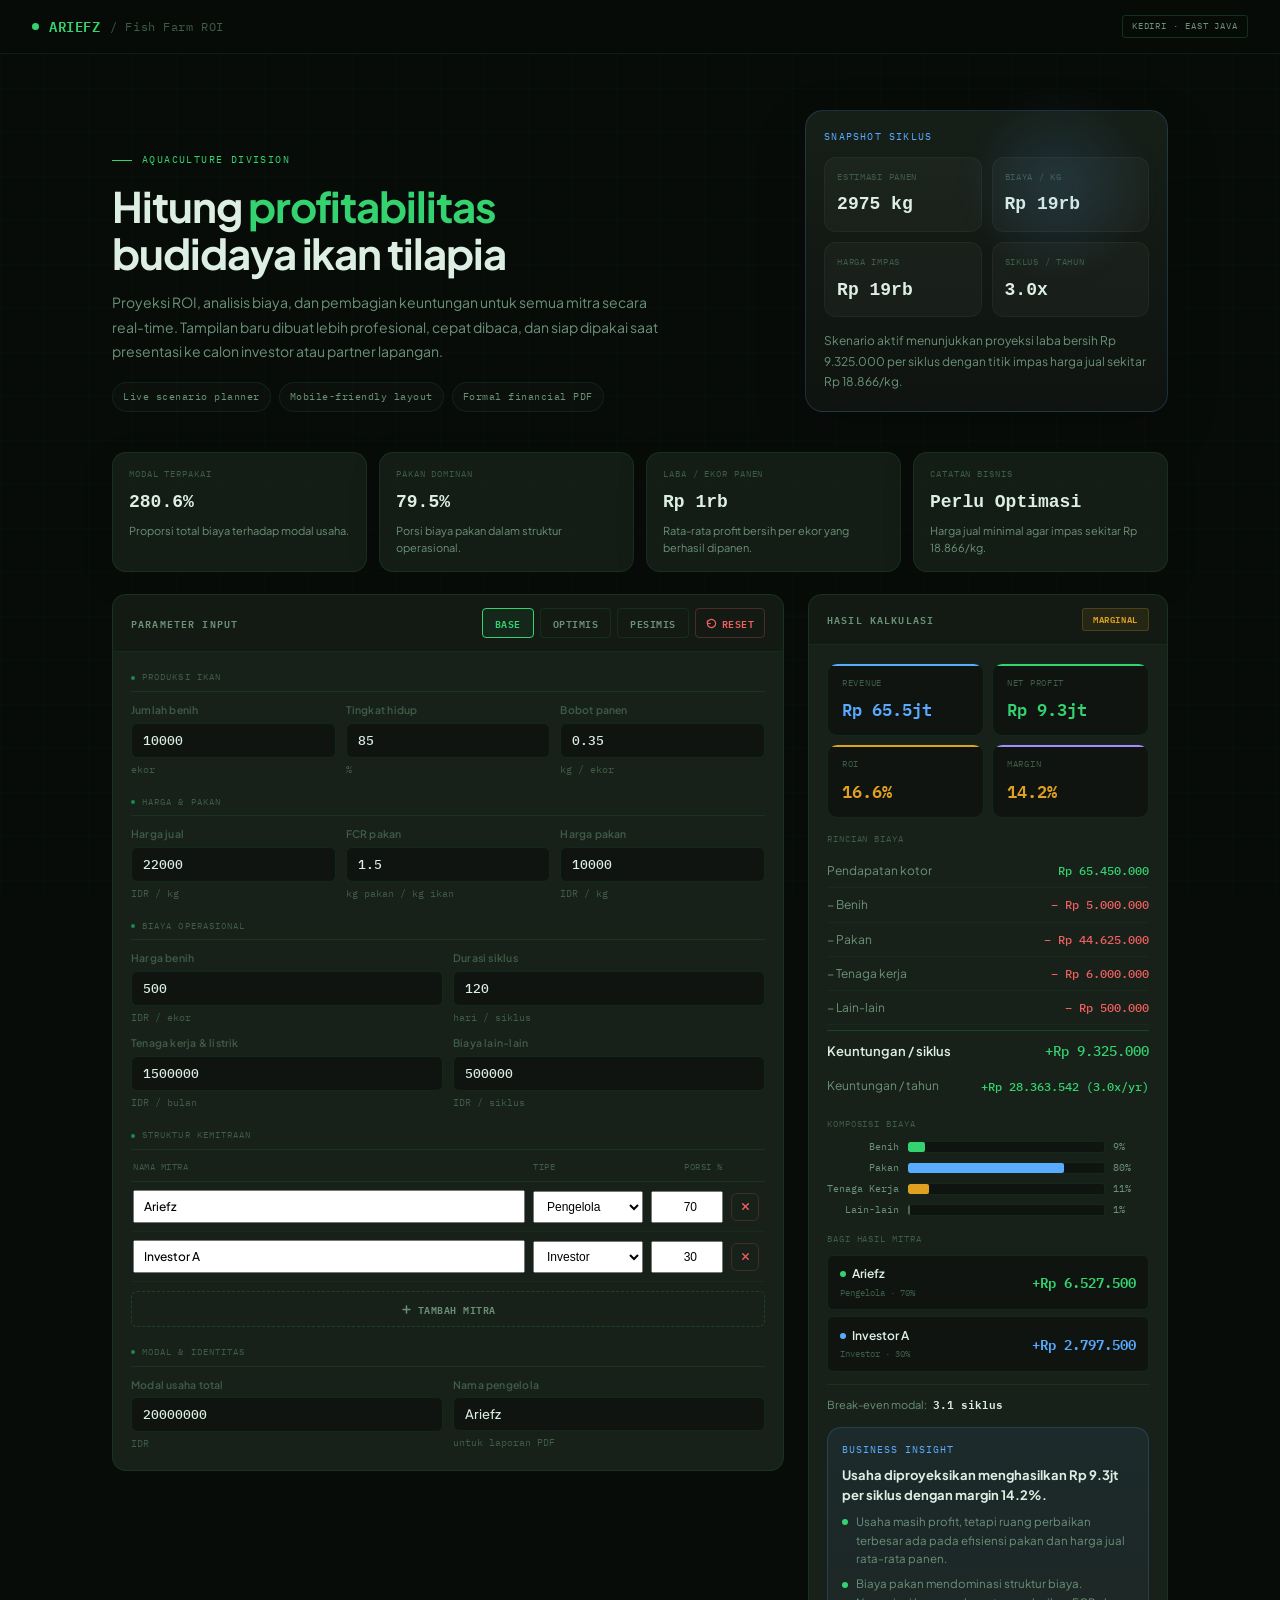
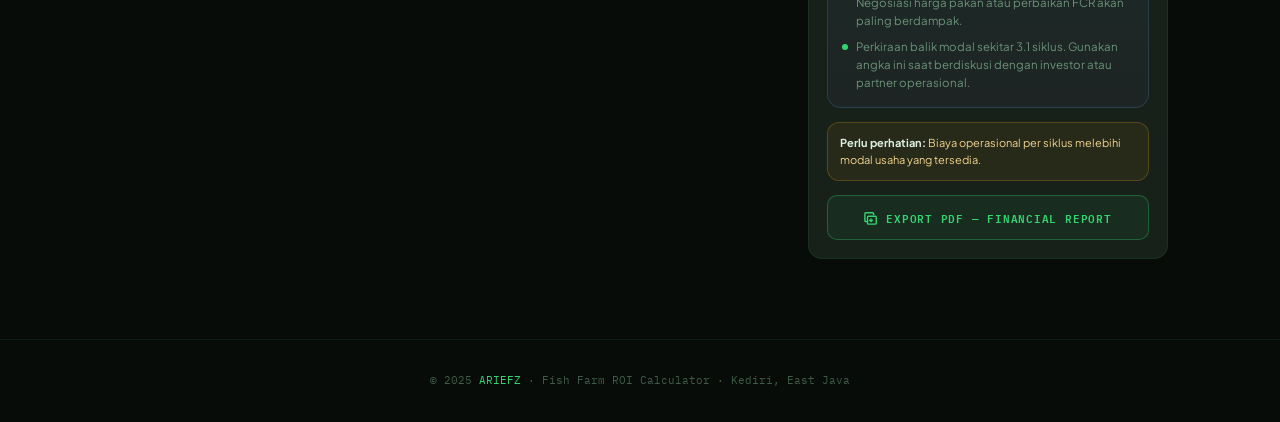
==== commit 6b15ec3a: "Polish ROI dashboard and PDF report" ====
--- a/fishfarm-roi-calculator-v2.html
+++ b/fishfarm-roi-calculator-v2.html
@@ -448,15 +448,31 @@
 .logo span{color:var(--text3);font-weight:400;font-size:12px}
 .hbadge{font-family:var(--mono);font-size:9px;padding:3px 9px;border:1px solid var(--border2);border-radius:3px;color:var(--text2);letter-spacing:0.1em;text-transform:uppercase}
 
-.hero{padding:3.5rem 2rem 2.5rem;max-width:960px;margin:0 auto;position:relative;z-index:1}
+.hero{padding:3.5rem 2rem 2.5rem;max-width:1120px;margin:0 auto;position:relative;z-index:1}
+.hero::after{content:'';position:absolute;right:2rem;top:1.4rem;width:220px;height:220px;background:radial-gradient(circle,rgba(90,171,255,0.14),transparent 60%);filter:blur(10px);pointer-events:none}
+.hero-grid{display:grid;grid-template-columns:minmax(0,1.3fr) minmax(280px,.7fr);gap:1.2rem;align-items:end}
 .eyebrow{font-family:var(--mono);font-size:10px;color:var(--green);letter-spacing:0.14em;text-transform:uppercase;margin-bottom:.85rem;display:flex;align-items:center;gap:10px}
 .eyebrow::before{content:'';display:block;width:20px;height:1px;background:var(--green)}
 h1{font-size:clamp(26px,4.5vw,42px);font-weight:700;line-height:1.12;letter-spacing:-0.025em;margin-bottom:.9rem}
 h1 em{font-style:normal;color:var(--green)}
-.hero-sub{font-size:14px;color:var(--text2);max-width:500px;line-height:1.75}
-
-.main{max-width:960px;margin:0 auto;padding:0 2rem 5rem;display:grid;grid-template-columns:1fr 360px;gap:1.5rem;align-items:start;position:relative;z-index:1}
-@media(max-width:760px){.main{grid-template-columns:1fr}}
+.hero-sub{font-size:14px;color:var(--text2);max-width:560px;line-height:1.75;margin-bottom:1.1rem}
+.hero-pills{display:flex;flex-wrap:wrap;gap:8px}
+.hero-pill{padding:6px 10px;border-radius:999px;border:1px solid var(--border);background:rgba(255,255,255,0.02);font-size:10px;font-family:var(--mono);letter-spacing:.05em;color:var(--text2)}
+.hero-card{background:linear-gradient(180deg,rgba(23,32,25,0.96),rgba(15,20,16,0.96));border:1px solid rgba(90,171,255,0.18);border-radius:18px;padding:18px;box-shadow:0 18px 50px rgba(0,0,0,0.22)}
+.hero-card-label{font-size:10px;font-family:var(--mono);letter-spacing:.12em;text-transform:uppercase;color:var(--blue);margin-bottom:10px}
+.hero-stats{display:grid;grid-template-columns:1fr 1fr;gap:10px;margin:12px 0 14px}
+.hero-stat{padding:12px;border-radius:12px;background:rgba(255,255,255,0.03);border:1px solid rgba(255,255,255,0.04)}
+.hero-stat .k{display:block;font-size:9px;font-family:var(--mono);letter-spacing:.08em;text-transform:uppercase;color:var(--text3);margin-bottom:6px}
+.hero-stat .v{display:block;font-family:var(--mono);font-size:18px;font-weight:700;color:var(--text)}
+.hero-note{font-size:12px;color:var(--text2);line-height:1.7}
+.quick-grid{max-width:1120px;margin:0 auto;padding:0 2rem 1.4rem;display:grid;grid-template-columns:repeat(4,minmax(0,1fr));gap:12px;position:relative;z-index:1}
+.quick-card{background:rgba(23,32,25,0.85);border:1px solid var(--border);border-radius:14px;padding:14px 16px;box-shadow:0 10px 32px rgba(0,0,0,0.16)}
+.quick-card .ql{display:block;font-size:9px;font-family:var(--mono);letter-spacing:.1em;text-transform:uppercase;color:var(--text3);margin-bottom:7px}
+.quick-card .qv{display:block;font-family:var(--mono);font-size:18px;font-weight:700;color:var(--text)}
+.quick-card .qs{display:block;font-size:11px;color:var(--text2);margin-top:5px}
+
+.main{max-width:1120px;margin:0 auto;padding:0 2rem 5rem;display:grid;grid-template-columns:minmax(0,1fr) 360px;gap:1.5rem;align-items:start;position:relative;z-index:1}
+@media(max-width:920px){.hero-grid,.quick-grid,.main{grid-template-columns:1fr}.hero-card{order:-1}.quick-grid{padding-top:0}.hero::after{display:none}}
 
 .panel{background:var(--surface);border:1px solid var(--border);border-radius:var(--radius-lg);overflow:hidden}
 .panel-hd{padding:13px 18px;border-bottom:1px solid var(--border);display:flex;align-items:center;justify-content:space-between;background:var(--bg3);gap:10px;flex-wrap:wrap}
@@ -538,6 +554,16 @@
 .payback-row{display:flex;align-items:center;justify-content:space-between;flex-wrap:wrap;gap:8px;padding-top:10px;border-top:1px solid var(--border);margin-top:4px}
 .payback-info{font-size:11px;color:var(--text2)}
 .payback-val{font-family:var(--mono);font-weight:600;color:var(--text);margin-left:4px}
+.insight-box{margin:14px 0 0;padding:14px;border-radius:14px;background:linear-gradient(180deg,rgba(90,171,255,0.08),rgba(167,139,250,0.05));border:1px solid rgba(90,171,255,0.18)}
+.insight-title{font-size:10px;font-family:var(--mono);letter-spacing:.1em;text-transform:uppercase;color:var(--blue);margin-bottom:8px}
+.insight-main{font-size:13px;font-weight:700;color:var(--text);margin-bottom:8px;line-height:1.5}
+.insight-list{display:flex;flex-direction:column;gap:7px}
+.insight-item{font-size:11.5px;color:var(--text2);line-height:1.6;padding-left:14px;position:relative}
+.insight-item::before{content:'';position:absolute;left:0;top:.55em;width:6px;height:6px;border-radius:50%;background:var(--green)}
+.validation-banner{margin-top:14px;padding:11px 12px;border-radius:12px;border:1px solid var(--border);background:rgba(255,255,255,0.02);font-size:11px;color:var(--text2);line-height:1.6}
+.validation-banner strong{color:var(--text)}
+.validation-banner.warn{border-color:rgba(224,160,32,0.25);background:rgba(224,160,32,0.08);color:#f0d38e}
+.validation-banner.good{border-color:rgba(52,211,112,0.22);background:rgba(52,211,112,0.08)}
 
 .pdf-btn{display:flex;align-items:center;gap:8px;width:100%;padding:12px 16px;margin-top:14px;font-size:11px;font-family:var(--mono);font-weight:600;letter-spacing:0.07em;text-transform:uppercase;border:1px solid var(--border3);border-radius:var(--radius);background:var(--green-pale);color:var(--green);cursor:pointer;transition:all .18s;justify-content:center}
 .pdf-btn:hover{background:var(--green-pale2);border-color:var(--green);box-shadow:0 0 20px rgba(52,211,112,0.07)}
@@ -560,9 +586,35 @@
 </header>
 
 <div class="hero">
-  <div class="eyebrow">Aquaculture Division</div>
-  <h1>Hitung <em>profitabilitas</em><br>budidaya ikan tilapia</h1>
-  <p class="hero-sub">Proyeksi ROI, analisis biaya, dan pembagian keuntungan untuk semua mitra secara real-time.</p>
+  <div class="hero-grid">
+    <div>
+      <div class="eyebrow">Aquaculture Division</div>
+      <h1>Hitung <em>profitabilitas</em><br>budidaya ikan tilapia</h1>
+      <p class="hero-sub">Proyeksi ROI, analisis biaya, dan pembagian keuntungan untuk semua mitra secara real-time. Tampilan baru dibuat lebih profesional, cepat dibaca, dan siap dipakai saat presentasi ke calon investor atau partner lapangan.</p>
+      <div class="hero-pills">
+        <span class="hero-pill">Live scenario planner</span>
+        <span class="hero-pill">Mobile-friendly layout</span>
+        <span class="hero-pill">Formal financial PDF</span>
+      </div>
+    </div>
+    <aside class="hero-card">
+      <div class="hero-card-label">Snapshot Siklus</div>
+      <div class="hero-stats">
+        <div class="hero-stat"><span class="k">Estimasi Panen</span><span class="v" id="heroHarvest">—</span></div>
+        <div class="hero-stat"><span class="k">Biaya / Kg</span><span class="v" id="heroCostPerKg">—</span></div>
+        <div class="hero-stat"><span class="k">Harga Impas</span><span class="v" id="heroBreakEvenPrice">—</span></div>
+        <div class="hero-stat"><span class="k">Siklus / Tahun</span><span class="v" id="heroCycles">—</span></div>
+      </div>
+      <div class="hero-note" id="heroNote">Sistem akan merangkum kondisi bisnis terbaru secara otomatis setelah input diubah.</div>
+    </aside>
+  </div>
+</div>
+
+<div class="quick-grid">
+  <div class="quick-card"><span class="ql">Modal Terpakai</span><span class="qv" id="quickCapitalUse">—</span><span class="qs">Proporsi total biaya terhadap modal usaha.</span></div>
+  <div class="quick-card"><span class="ql">Pakan Dominan</span><span class="qv" id="quickFeedShare">—</span><span class="qs">Porsi biaya pakan dalam struktur operasional.</span></div>
+  <div class="quick-card"><span class="ql">Laba / Ekor Panen</span><span class="qv" id="quickProfitFish">—</span><span class="qs">Rata-rata profit bersih per ekor yang berhasil dipanen.</span></div>
+  <div class="quick-card"><span class="ql">Catatan Bisnis</span><span class="qv" id="quickBusinessTag">—</span><span class="qs" id="quickBusinessNote">Analisis singkat akan muncul di sini.</span></div>
 </div>
 
 <div class="main">
@@ -660,6 +712,14 @@
           <div class="payback-info">Break-even modal: <span class="payback-val" id="payback">—</span></div>
         </div>
 
+        <div class="insight-box">
+          <div class="insight-title">Business Insight</div>
+          <div class="insight-main" id="insightHeadline">—</div>
+          <div class="insight-list" id="insightList"></div>
+        </div>
+
+        <div class="validation-banner" id="validationBanner">Periksa kembali data input untuk mendapatkan hasil proyeksi yang akurat.</div>
+
         <button class="pdf-btn" id="pdfBtn" onclick="exportPDF()">
           <svg viewBox="0 0 16 16" fill="none" stroke="currentColor" stroke-width="1.6" stroke-linecap="round" stroke-linejoin="round"><path d="M4 12H2a1 1 0 0 1-1-1V3a1 1 0 0 1 1-1h8a1 1 0 0 1 1 1v1"/><rect x="4" y="6" width="10" height="9" rx="1"/><path d="M8 9v3M6.5 10.5 8 12l1.5-1.5"/></svg>
           Export PDF — Financial Report
@@ -678,57 +738,155 @@
 const $  = id => document.getElementById(id);
 const PCOLORS = ['#34d370','#5aabff','#e0a020','#a78bfa','#f06060','#34d3c4','#f0a050','#ff7eb3'];
 const TYPES   = {pengelola:'Pengelola',investor:'Investor',mitra:'Mitra Bisnis',bank:'Bank / Kreditur',lainnya:'Lainnya'};
+const INPUT_RULES = {
+  fishCount:{min:0}, survivalRate:{min:0,max:100}, harvestWeight:{min:0}, sellPrice:{min:0}, fcr:{min:0}, feedPrice:{min:0},
+  fingerlingCost:{min:0}, cycleDays:{min:1,fallback:1}, laborCost:{min:0}, otherCost:{min:0}, totalCapital:{min:0}
+};
 let partners  = [{id:1,name:'Ariefz',type:'pengelola',pct:70},{id:2,name:'Investor A',type:'investor',pct:30}];
 let nextId    = 3;
 let lastCalc  = {};
+
+function clampNumber(value, rule={}){
+  let num = Number(value);
+  if(!Number.isFinite(num)) num = rule.fallback ?? 0;
+  if(rule.min !== undefined) num = Math.max(rule.min, num);
+  if(rule.max !== undefined) num = Math.min(rule.max, num);
+  return num;
+}
+
+function readNumber(id){
+  const el = $(id);
+  const rule = INPUT_RULES[id] || {};
+  const num = clampNumber(el.value, rule);
+  if(el.value !== '' && Number(el.value) !== num) el.value = num;
+  return num;
+}
 
 function renderPartners(){
   $('partnerRows').innerHTML = partners.map((p,i) => `
     <div class="partner-row">
       <input type="text" value="${p.name}" placeholder="Nama mitra" oninput="upd(${p.id},'name',this.value)" style="font-family:var(--sans);font-size:12px;font-weight:500">
       <select onchange="upd(${p.id},'type',this.value)">${Object.entries(TYPES).map(([k,v])=>`<option value="${k}"${p.type===k?' selected':''}>${v}</option>`).join('')}</select>
-      <input type="number" value="${p.pct}" min="0" max="100" step="0.5" style="text-align:right" oninput="upd(${p.id},'pct',+this.value)">
+      <input type="number" value="${p.pct}" min="0" max="100" step="0.5" style="text-align:right" oninput="upd(${p.id},'pct',this.value)">
       <button class="del-btn" onclick="delP(${p.id})"><svg viewBox="0 0 16 16" fill="none" stroke="currentColor" stroke-width="2" stroke-linecap="round"><line x1="4" y1="4" x2="12" y2="12"/><line x1="12" y1="4" x2="4" y2="12"/></svg></button>
     </div>`).join('');
   validatePct(); calc();
 }
-function upd(id,key,val){ const p=partners.find(x=>x.id===id); if(p){p[key]=key==='pct'?+val:val;} validatePct(); calc(); }
+function upd(id,key,val){ const p=partners.find(x=>x.id===id); if(!p) return; p[key]=key==='pct'?clampNumber(val,{min:0,max:100}):val; validatePct(); calc(); }
 function addPartner(){ partners.push({id:nextId++,name:'Mitra Baru',type:'mitra',pct:0}); renderPartners(); }
 function delP(id){ if(partners.length<=1)return; partners=partners.filter(p=>p.id!==id); renderPartners(); }
 function validatePct(){ const tot=partners.reduce((s,p)=>s+p.pct,0); $('pctTotal').textContent=tot.toFixed(1); $('pctWarn').classList.toggle('show',Math.abs(tot-100)>0.5); return Math.abs(tot-100)<=0.5; }
 
+function buildInsights(data){
+  const notes = [];
+  if(data.roi > 35) notes.push('ROI sudah tinggi. Fokus utama adalah menjaga survival rate dan disiplin kualitas air agar profit tetap stabil.');
+  else if(data.roi > 0) notes.push('Usaha masih profit, tetapi ruang perbaikan terbesar ada pada efisiensi pakan dan harga jual rata-rata panen.');
+  else notes.push('Simulasi masih rugi. Prioritaskan evaluasi FCR, survival rate, dan harga jual sebelum menambah volume tebar.');
+
+  if(data.feedShare >= 45) notes.push('Biaya pakan mendominasi struktur biaya. Negosiasi harga pakan atau perbaikan FCR akan paling berdampak.');
+  else notes.push('Komposisi biaya cukup seimbang. Pastikan biaya non-pakan tetap terkontrol saat skala usaha naik.');
+
+  notes.push((isFinite(data.payback) ? 'Perkiraan balik modal sekitar '+data.payback.toFixed(1)+' siklus.' : 'Balik modal belum dapat dihitung karena porsi profit pengelola belum positif.') + ' Gunakan angka ini saat berdiskusi dengan investor atau partner operasional.');
+
+  const headline = data.netProfit >= 0
+    ? 'Usaha diproyeksikan menghasilkan '+fmtS(data.netProfit)+' per siklus dengan margin '+data.margin.toFixed(1)+'%.'
+    : 'Usaha diproyeksikan masih defisit '+fmtS(Math.abs(data.netProfit))+' per siklus dan perlu penyesuaian asumsi.';
+
+  return {headline, notes};
+}
+
+function updateNarrative(data){
+  $('heroHarvest').textContent = data.totalKg ? data.totalKg.toFixed(0)+' kg' : '—';
+  $('heroCostPerKg').textContent = data.costPerKg ? fmtS(data.costPerKg) : '—';
+  $('heroBreakEvenPrice').textContent = data.breakEvenPrice ? fmtS(data.breakEvenPrice) : '—';
+  $('heroCycles').textContent = data.cyclesPerYr.toFixed(1)+'x';
+  $('heroNote').textContent = data.netProfit >= 0
+    ? 'Skenario aktif menunjukkan proyeksi laba bersih '+fmt(data.netProfit)+' per siklus dengan titik impas harga jual sekitar '+fmt(Math.round(data.breakEvenPrice))+'/kg.'
+    : 'Skenario aktif masih berada di bawah titik impas. Naikkan harga jual, survival rate, atau turunkan FCR untuk membuat proyek lebih sehat.';
+
+  $('quickCapitalUse').textContent = data.cap ? data.capitalUsedPct.toFixed(1)+'%' : '—';
+  $('quickFeedShare').textContent = data.feedShare.toFixed(1)+'%';
+  $('quickProfitFish').textContent = data.harvestFish ? fmtS(data.profitPerFish) : '—';
+  $('quickBusinessTag').textContent = data.roi > 30 ? 'Sehat' : data.roi > 0 ? 'Perlu Optimasi' : 'Perlu Revisi';
+  $('quickBusinessNote').textContent = data.breakEvenPrice
+    ? 'Harga jual minimal agar impas sekitar '+fmt(Math.round(data.breakEvenPrice))+'/kg.'
+    : 'Lengkapi asumsi biaya dan produksi untuk melihat batas impas.';
+
+  const insight = buildInsights(data);
+  $('insightHeadline').textContent = insight.headline;
+  $('insightList').innerHTML = insight.notes.map(note => `<div class="insight-item">${note}</div>`).join('');
+
+  const pctOk = validatePct();
+  const banner = $('validationBanner');
+  const warnings = [];
+  if(!pctOk) warnings.push('Total porsi mitra harus tepat 100%.');
+  if(data.surv < 0.7) warnings.push('Tingkat hidup di bawah 70% membuat risiko budidaya tinggi.');
+  if(data.fcr > 1.6) warnings.push('FCR di atas 1.6 menandakan konsumsi pakan perlu diperbaiki.');
+  if(data.cap > 0 && data.totalCost > data.cap) warnings.push('Biaya operasional per siklus melebihi modal usaha yang tersedia.');
+  if(data.cycle > 180) warnings.push('Durasi siklus cukup panjang; cek arus kas dan kebutuhan modal kerja.');
+
+  if(warnings.length){
+    banner.className = 'validation-banner warn';
+    banner.innerHTML = '<strong>Perlu perhatian:</strong> '+warnings.join(' ');
+  } else {
+    banner.className = 'validation-banner good';
+    banner.innerHTML = '<strong>Data terlihat sehat.</strong> Asumsi utama sudah konsisten dan siap diekspor ke PDF formal.';
+  }
+}
+
 function calc(){
-  const fish  = +$('fishCount').value||0, surv=(+$('survivalRate').value||0)/100, hw=+$('harvestWeight').value||0;
-  const sp    = +$('sellPrice').value||0, fp=+$('fingerlingCost').value||0, fcr=+$('fcr').value||0;
-  const feedP = +$('feedPrice').value||0, labor=+$('laborCost').value||0, other=+$('otherCost').value||0;
-  const cycle = +$('cycleDays').value||1, cap=+$('totalCapital').value||0;
-
-  const harvestFish=fish*surv, totalKg=harvestFish*hw, revenue=totalKg*sp;
-  const fingerlingT=fish*fp, feedNeeded=totalKg*fcr, feedCost=feedNeeded*feedP;
-  const laborT=labor*(cycle/30), totalCost=fingerlingT+feedCost+laborT+other;
-  const netProfit=revenue-totalCost, roi=totalCost>0?(netProfit/totalCost)*100:0;
-  const margin=revenue>0?(netProfit/revenue)*100:0, cyclesPerYr=365/cycle, annualProfit=netProfit*cyclesPerYr;
-
-  const partnerSplits=partners.map(p=>({...p,profit:netProfit*(p.pct/100),annualProfit:annualProfit*(p.pct/100)}));
-  const ownerSh=(partners.find(p=>p.type==='pengelola')?.pct||0)/100;
-  const ownerProfit=netProfit*ownerSh, payback=ownerProfit>0?cap/ownerProfit:Infinity;
-
-  lastCalc={fish,surv,hw,sp,fp,fcr,feedP,labor,other,cycle,cap,harvestFish,totalKg,revenue,
+  const fish = readNumber('fishCount');
+  const surv = readNumber('survivalRate')/100;
+  const hw = readNumber('harvestWeight');
+  const sp = readNumber('sellPrice');
+  const fp = readNumber('fingerlingCost');
+  const fcr = readNumber('fcr');
+  const feedP = readNumber('feedPrice');
+  const labor = readNumber('laborCost');
+  const other = readNumber('otherCost');
+  const cycle = readNumber('cycleDays');
+  const cap = readNumber('totalCapital');
+
+  const harvestFish = fish * surv;
+  const totalKg = harvestFish * hw;
+  const revenue = totalKg * sp;
+  const fingerlingT = fish * fp;
+  const feedNeeded = totalKg * fcr;
+  const feedCost = feedNeeded * feedP;
+  const laborT = labor * (cycle/30);
+  const totalCost = fingerlingT + feedCost + laborT + other;
+  const netProfit = revenue - totalCost;
+  const roi = totalCost>0 ? (netProfit/totalCost)*100 : 0;
+  const margin = revenue>0 ? (netProfit/revenue)*100 : 0;
+  const cyclesPerYr = cycle>0 ? 365/cycle : 0;
+  const annualProfit = netProfit * cyclesPerYr;
+  const costPerKg = totalKg>0 ? totalCost/totalKg : 0;
+  const breakEvenPrice = totalKg>0 ? totalCost/totalKg : 0;
+  const profitPerFish = harvestFish>0 ? netProfit/harvestFish : 0;
+  const feedShare = totalCost>0 ? (feedCost/totalCost)*100 : 0;
+  const capitalUsedPct = cap>0 ? (totalCost/cap)*100 : 0;
+
+  const partnerSplits = partners.map(p=>({...p,profit:netProfit*(p.pct/100),annualProfit:annualProfit*(p.pct/100)}));
+  const ownerSh = (partners.find(p=>p.type==='pengelola')?.pct||0)/100;
+  const ownerProfit = netProfit*ownerSh;
+  const payback = ownerProfit>0 ? cap/ownerProfit : Infinity;
+
+  lastCalc = {fish,surv,hw,sp,fp,fcr,feedP,labor,other,cycle,cap,harvestFish,totalKg,revenue,
     fingerlingT,feedNeeded,feedCost,laborT,totalCost,netProfit,roi,margin,cyclesPerYr,
-    annualProfit,partnerSplits,payback,ownerName:$('ownerName').value||'Pengelola'};
-
-  $('mRevenue').textContent=fmtS(revenue);
-  const pe=$('mProfit');pe.textContent=fmtS(netProfit);pe.className='mval '+(netProfit>0?'pos':'neg');
-  const re=$('mROI');re.textContent=roi.toFixed(1)+'%';re.className='mval '+(roi>30?'pos':roi>0?'warn':'neg');
-  const me=$('mMargin');me.textContent=margin.toFixed(1)+'%';me.className='mval '+(margin>20?'pos':margin>0?'warn':'neg');
+    annualProfit,partnerSplits,payback,ownerName:$('ownerName').value||'Pengelola', costPerKg, breakEvenPrice, profitPerFish, feedShare, capitalUsedPct};
+
+  $('mRevenue').textContent = fmtS(revenue);
+  const pe=$('mProfit'); pe.textContent=fmtS(netProfit); pe.className='mval '+(netProfit>0?'pos':'neg');
+  const re=$('mROI'); re.textContent=roi.toFixed(1)+'%'; re.className='mval '+(roi>30?'pos':roi>0?'warn':'neg');
+  const me=$('mMargin'); me.textContent=margin.toFixed(1)+'%'; me.className='mval '+(margin>20?'pos':margin>0?'warn':'neg');
 
   $('bRevenue').textContent=fmt(revenue);
   $('bFingerling').textContent='− '+fmt(fingerlingT);
   $('bFeed').textContent='− '+fmt(feedCost);
   $('bLabor').textContent='− '+fmt(laborT);
   $('bOther').textContent='− '+fmt(other);
-  const ne=$('bNet');ne.textContent=(netProfit>=0?'+':'')+fmt(netProfit);ne.className='bval '+(netProfit>=0?'pos':'neg');
-  $('bAnnual').textContent='+'+fmt(annualProfit)+' ('+cyclesPerYr.toFixed(1)+'x/yr)';
+  const ne=$('bNet'); ne.textContent=(netProfit>=0?'+':'')+fmt(netProfit); ne.className='bval '+(netProfit>=0?'pos':'neg');
+  $('bAnnual').textContent=(annualProfit>=0?'+':'')+fmt(annualProfit)+' ('+cyclesPerYr.toFixed(1)+'x/yr)';
 
   const costs=[{l:'Benih',v:fingerlingT,c:'#34d370'},{l:'Pakan',v:feedCost,c:'#5aabff'},{l:'Tenaga Kerja',v:laborT,c:'#e0a020'},{l:'Lain-lain',v:other,c:'#4d6652'}];
   $('costChart').innerHTML=costs.map(c=>{const p=totalCost>0?(c.v/totalCost*100):0;return`<div class="bar-row"><span class="bar-lbl">${c.l}</span><div class="bar-track"><div class="bar-fill" style="width:${p.toFixed(1)}%;background:${c.c}"></div></div><span class="bar-pct">${p.toFixed(0)}%</span></div>`;}).join('');
@@ -738,6 +896,8 @@
   $('payback').textContent=isFinite(payback)?payback.toFixed(1)+' siklus':'∞';
   const ht=$('healthTag');
   if(roi>30){ht.textContent='Profitable';ht.className='tag good'}else if(roi>0){ht.textContent='Marginal';ht.className='tag warn'}else{ht.textContent='Rugi';ht.className='tag bad'}
+
+  updateNarrative(lastCalc);
 }
 
 const SCEN={
@@ -746,7 +906,7 @@
   pessimistic:{fishCount:10000,survivalRate:75, harvestWeight:0.30,sellPrice:19000,fingerlingCost:550,fcr:1.8,feedPrice:11000,cycleDays:140,laborCost:1500000,otherCost:700000,totalCapital:20000000},
 };
 function loadScenario(name,btn){const s=SCEN[name];for(const k in s){const el=$(k);if(el)el.value=s[k]}document.querySelectorAll('.sc-btn').forEach(b=>b.classList.remove('active'));if(btn)btn.classList.add('active');calc();}
-function resetAll(){['fishCount','survivalRate','harvestWeight','sellPrice','fcr','feedPrice','fingerlingCost','cycleDays','laborCost','otherCost','totalCapital'].forEach(id=>{const el=$(id);if(el)el.value=''});document.querySelectorAll('.sc-btn').forEach(b=>b.classList.remove('active'));['mRevenue','mProfit','mROI','mMargin','bRevenue','bFingerling','bFeed','bLabor','bOther','bNet','bAnnual','payback'].forEach(id=>{const el=$(id);if(el)el.textContent='—'});$('costChart').innerHTML='';$('splitList').innerHTML='';const ht=$('healthTag');ht.textContent='—';ht.className='tag';}
+function resetAll(){['fishCount','survivalRate','harvestWeight','sellPrice','fcr','feedPrice','fingerlingCost','cycleDays','laborCost','otherCost','totalCapital'].forEach(id=>{const el=$(id);if(el)el.value=''});document.querySelectorAll('.sc-btn').forEach(b=>b.classList.remove('active'));calc();}
 
 document.querySelectorAll('#fishCount,#survivalRate,#harvestWeight,#sellPrice,#fcr,#feedPrice,#fingerlingCost,#cycleDays,#laborCost,#otherCost,#totalCapital').forEach(i=>i.addEventListener('input',calc));
 $('ownerName').addEventListener('input',calc);
@@ -881,7 +1041,7 @@
   var W=210, H=297, ML=15, MR=15, CW=W-ML-MR;
   function rp(v){ return 'Rp '+Math.round(v).toLocaleString('id-ID'); }
   var health = d.roi>30?'PROFITABLE':d.roi>0?'MARGINAL':'RUGI';
-  var hRGB   = d.roi>30?[52,211,112]:d.roi>0?[224,160,32]:[240,96,96];
+  doc.setProperties({title:'Laporan Keuangan Budidaya Ikan', subject:'Proyeksi ROI dan analisis usaha budidaya ikan', author:'ARIEFZ Fish Farm ROI Calculator'});
 
   // Corporate formal palette — navy / white / grey
   var DARK=[15,40,80];      // deep navy (header bg)
@@ -938,6 +1098,20 @@
   doc.line(0,41,W,41);
 
   var y = 50;
+
+  // ── EXECUTIVE SUMMARY ──
+  y = sHead('RINGKASAN EKSEKUTIF', y, 'Untuk investor dan pengelola');
+  var summaryText = [
+    'Usaha budidaya memproyeksikan pendapatan kotor '+rp(d.revenue)+' per siklus dengan laba bersih '+rp(d.netProfit)+'.',
+    'Biaya operasional per kilogram diperkirakan '+rp(d.costPerKg)+'/kg dengan harga impas sekitar '+rp(d.breakEvenPrice)+'/kg.',
+    isFinite(d.payback) ? 'Periode balik modal estimatif '+d.payback.toFixed(1)+' siklus atau sekitar '+Math.round(d.payback*d.cycle)+' hari.' : 'Periode balik modal belum dapat ditentukan karena bagian laba pengelola belum positif.'
+  ];
+  doc.setFillColor(255,255,255); doc.roundedRect(ML,y,CW,22,1.5,1.5,'F');
+  doc.setDrawColor(210,218,228); doc.setLineWidth(0.3); doc.roundedRect(ML,y,CW,22,1.5,1.5,'S');
+  doc.setFont('helvetica','normal'); doc.setFontSize(8); doc.setTextColor(TEXT[0],TEXT[1],TEXT[2]);
+  var summaryLines = doc.splitTextToSize(summaryText.join(' '), CW-8);
+  doc.text(summaryLines, ML+4, y+6);
+  y += 29;
 
   // ── KPI SUMMARY BOXES — formal style ──
   var kpis = [
@@ -1089,6 +1263,21 @@
   });
   if(y > H-80){ doc.addPage(); y=16; }
 
+  // ── ANALISIS HARGA & EFISIENSI ──
+  y = sHead('ANALISIS HARGA & EFISIENSI', y);
+  y = tbl(y, ['METRIK','NILAI','CATATAN'], [
+    ['Biaya operasional per kg', rp(d.costPerKg)+'/kg', 'Menjadi dasar evaluasi efisiensi panen'],
+    ['Harga jual impas', rp(d.breakEvenPrice)+'/kg', 'Harga minimum agar laba = 0'],
+    ['Profit bersih per ekor panen', rp(d.profitPerFish)+'/ekor', 'Berguna untuk evaluasi kepadatan tebar'],
+    ['Share biaya pakan', d.feedShare.toFixed(1)+'%', d.feedShare>45?'Pakan sangat dominan':'Masih cukup terkontrol'],
+    ['Penggunaan modal kerja', d.capitalUsedPct.toFixed(1)+'%', d.cap>0?'Dibanding modal total tersedia':'Modal belum diisi']
+  ], {
+    0:{cellWidth:CW*0.34, textColor:MUTED},
+    1:{cellWidth:CW*0.24, halign:'right', fontStyle:'bold', textColor:TEXT},
+    2:{cellWidth:CW*0.42, textColor:MUTED, fontSize:7}
+  });
+  if(y > H-80){ doc.addPage(); y=16; }
+
   // ── STRUKTUR KEMITRAAN ──
   y = sHead('STRUKTUR KEMITRAAN & BAGI HASIL', y, d.partnerSplits.length+' Mitra');
   var pRows = [];
@@ -1197,7 +1386,7 @@
     doc.text('Dokumen ini merupakan proyeksi estimasi — bukan laporan keuangan audit resmi.', W/2, fy+9, {align:'center'});
   }
 
-  var fname = 'ARIEFZ_FishFarm_'
+  var fname = 'Laporan_Keuangan_Budidaya_Ikan_'
     + now.getFullYear()
     + String(now.getMonth()+1).padStart(2,'0')
     + String(now.getDate()).padStart(2,'0')
